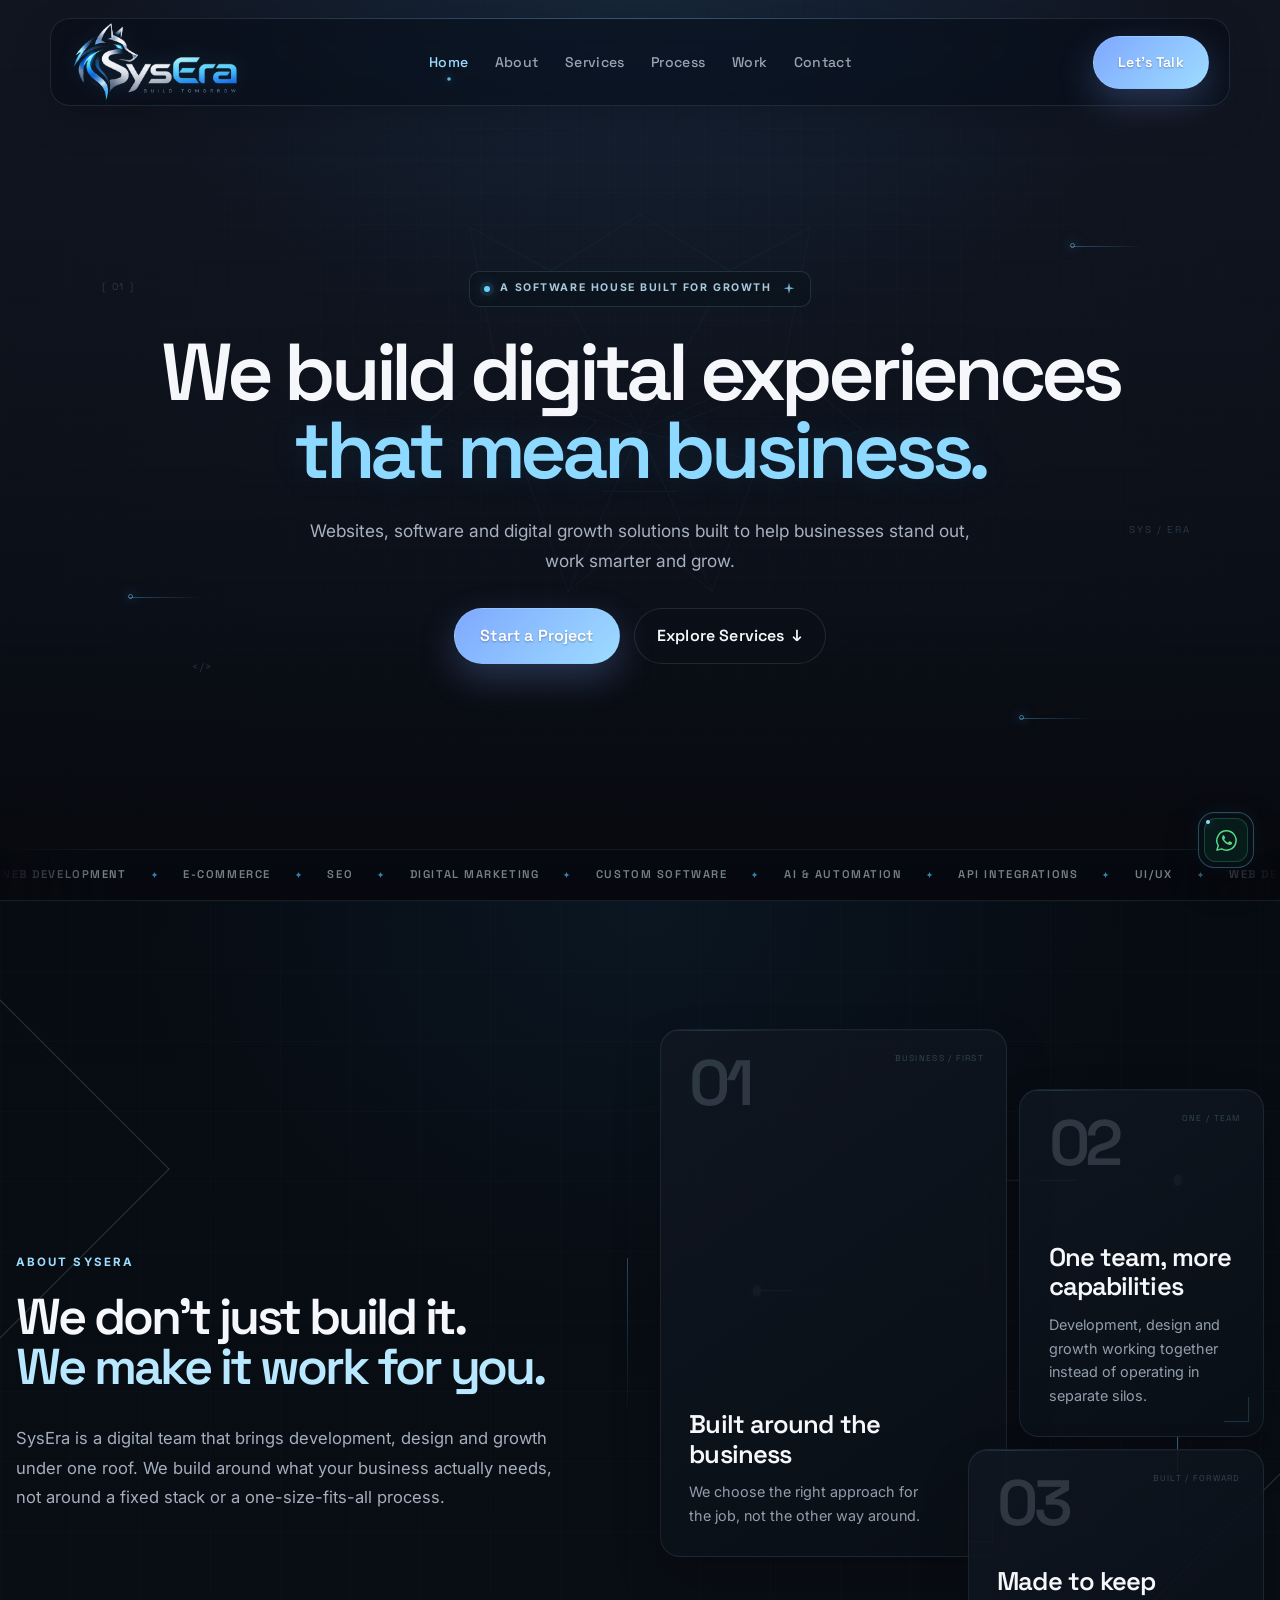
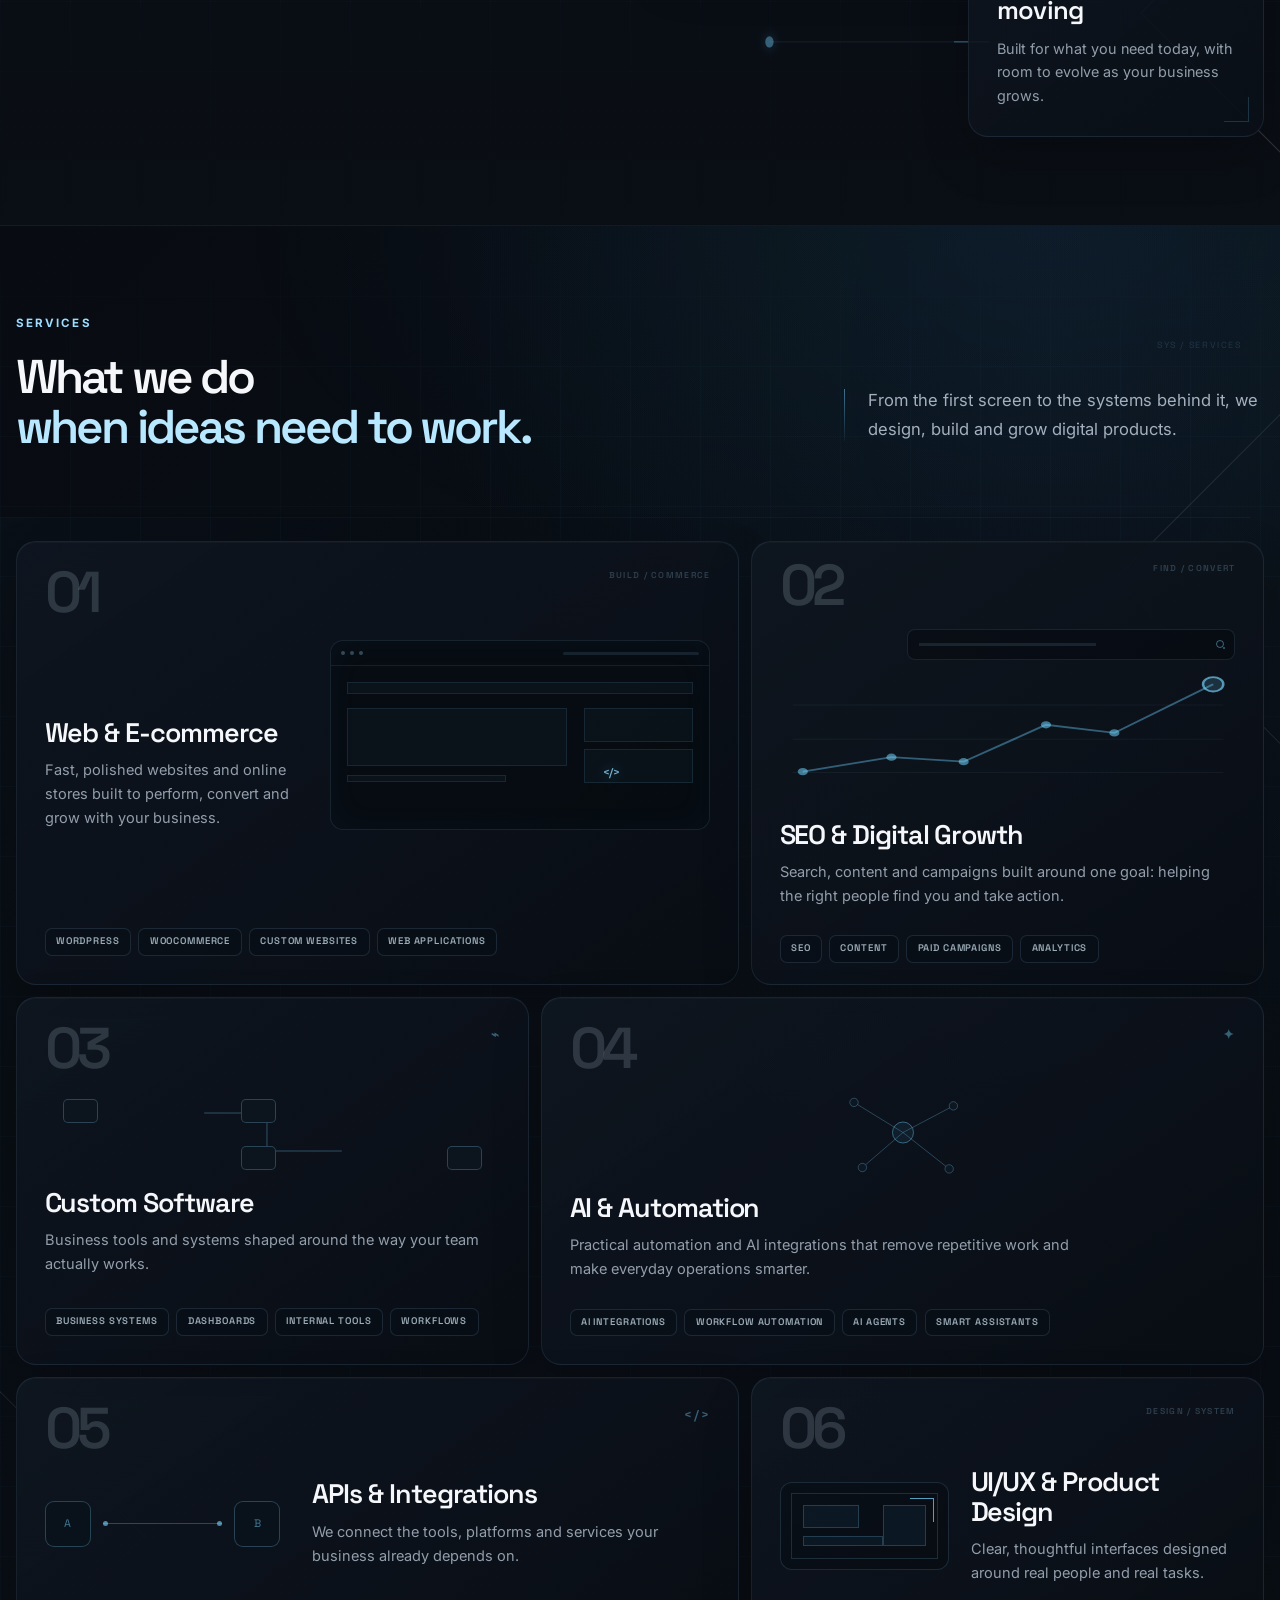
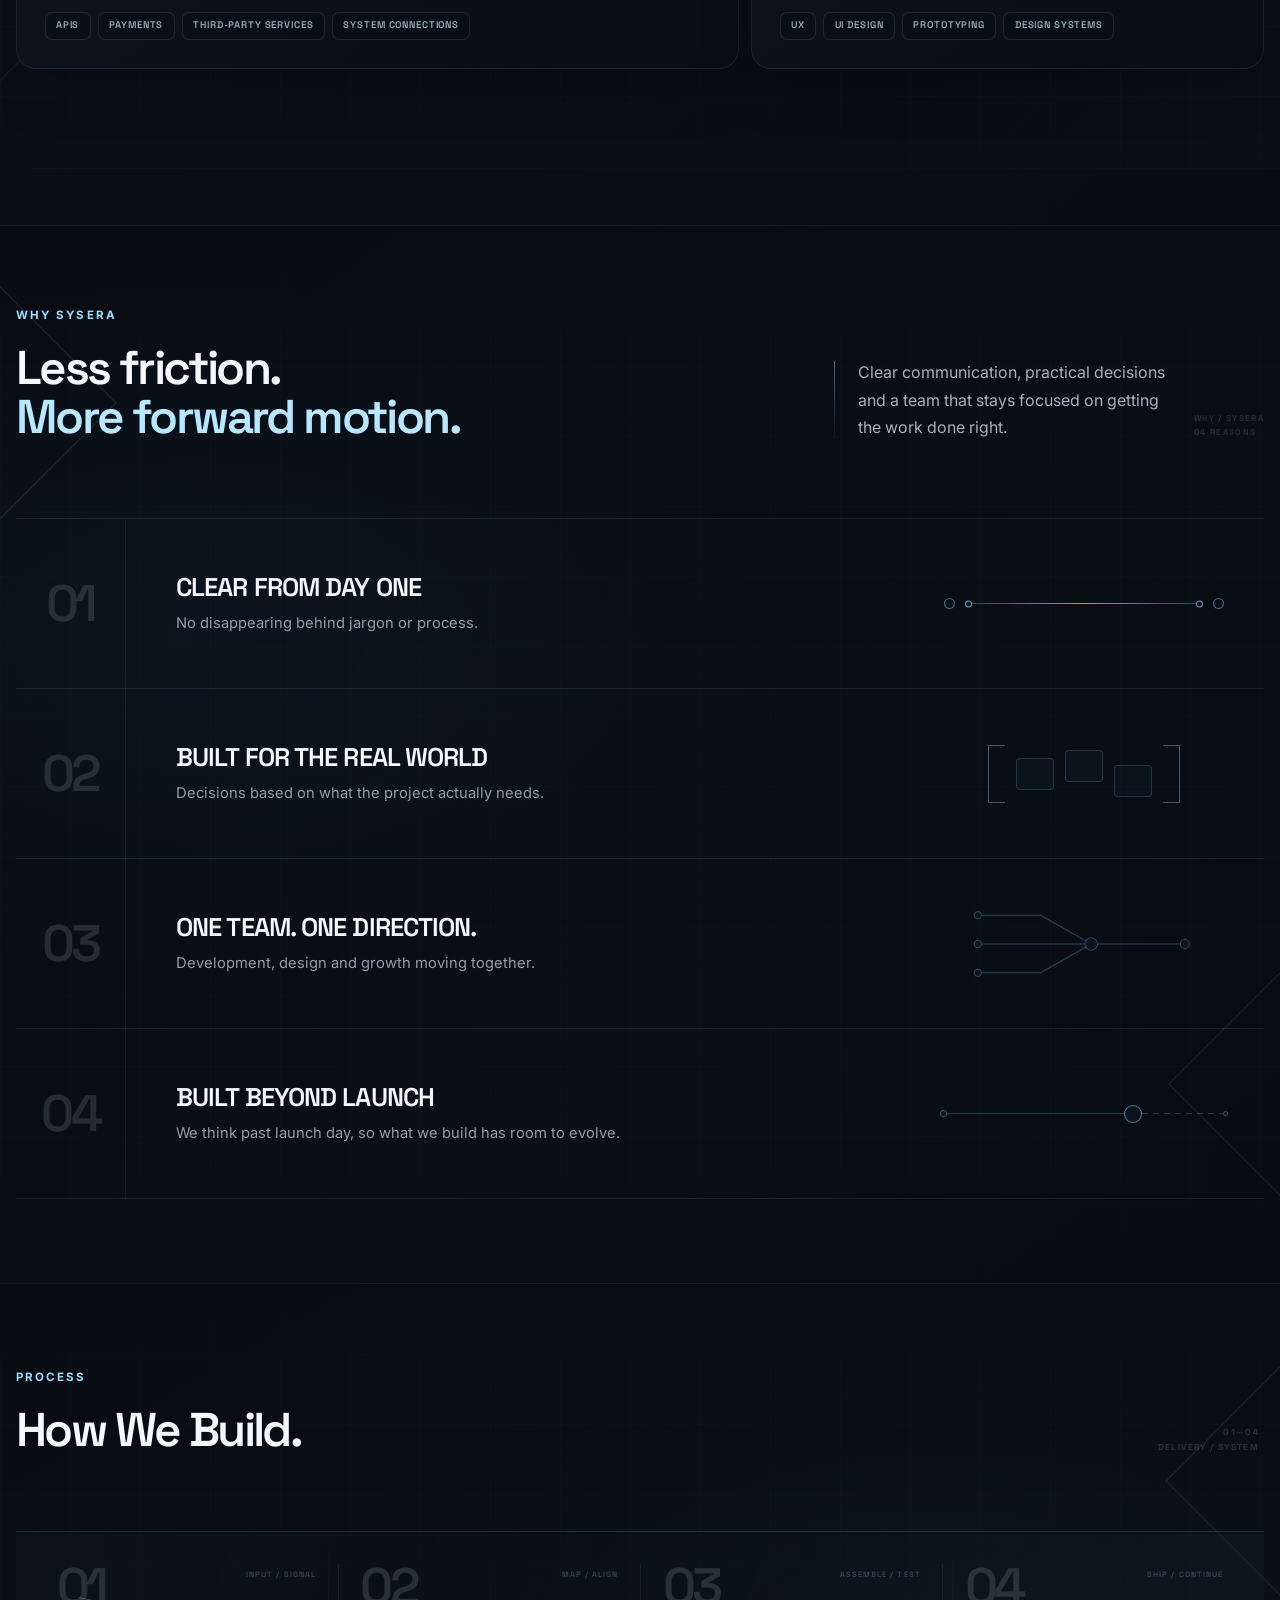
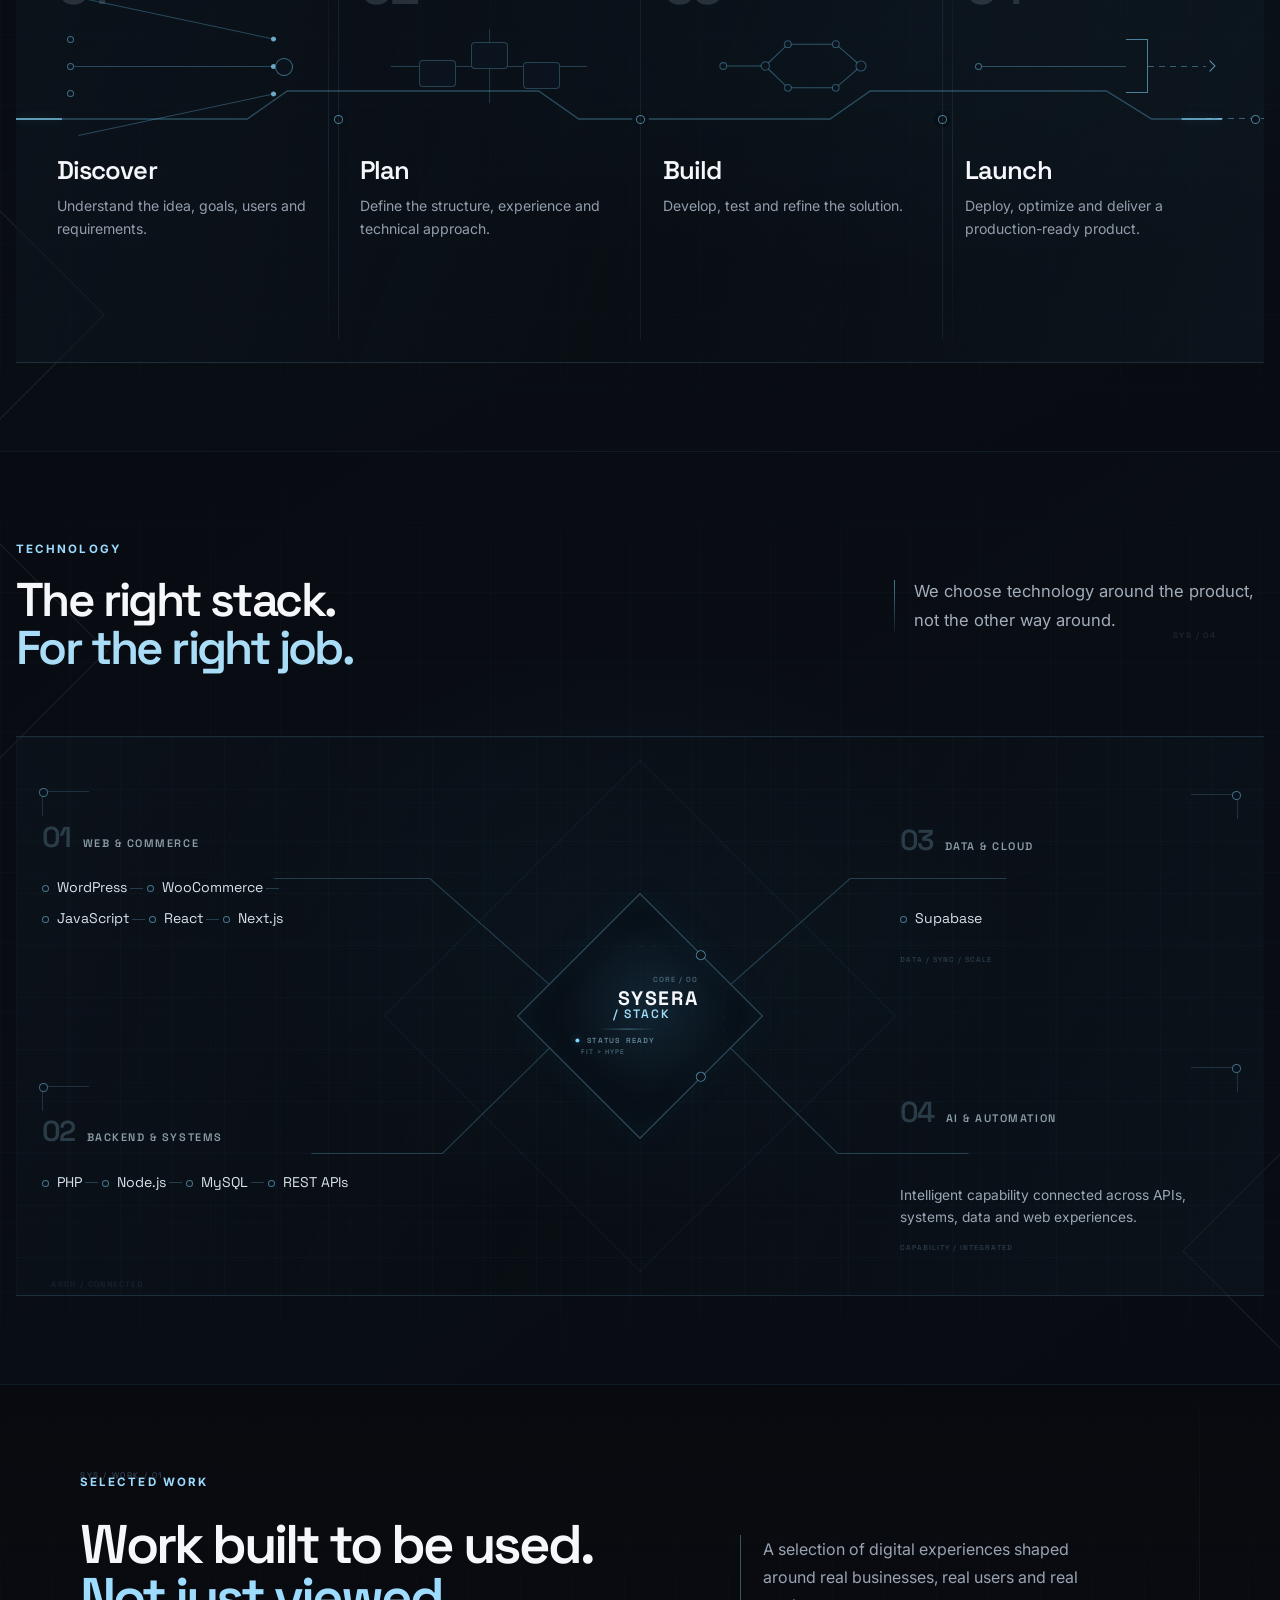
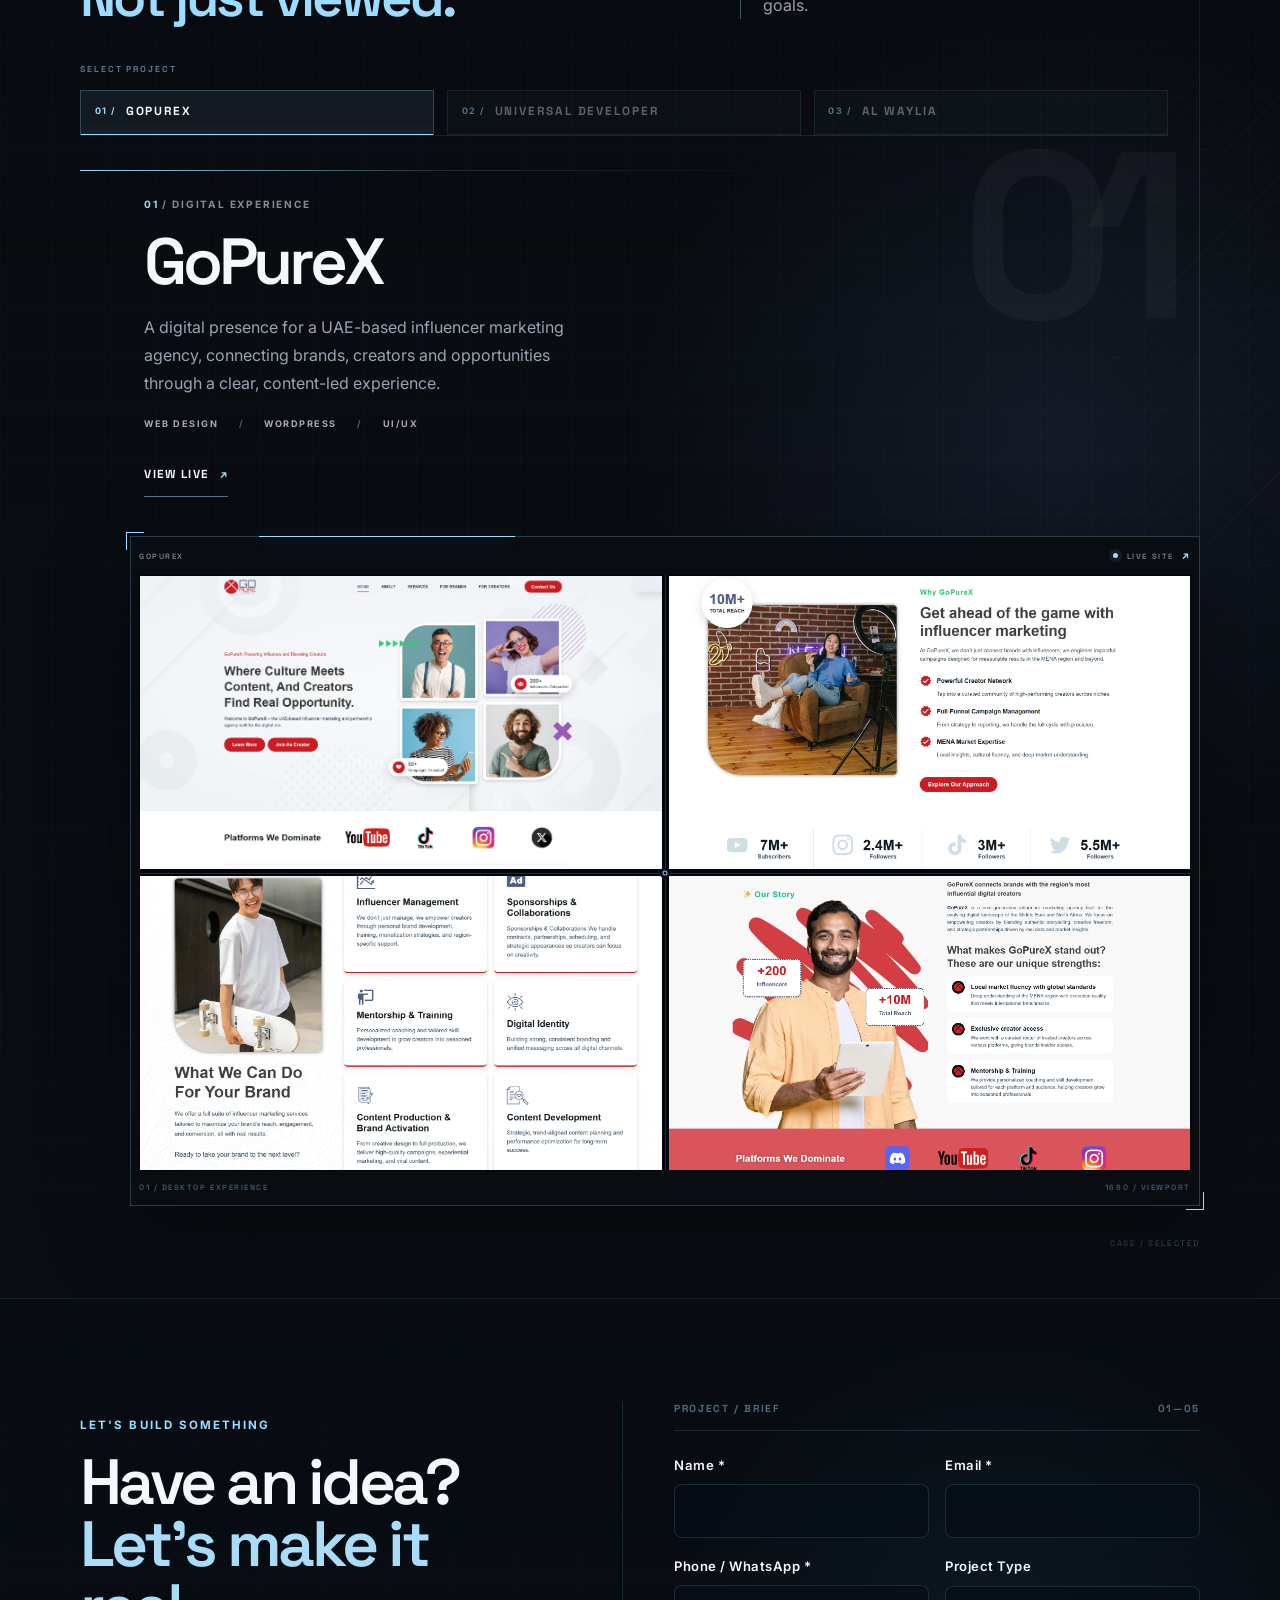
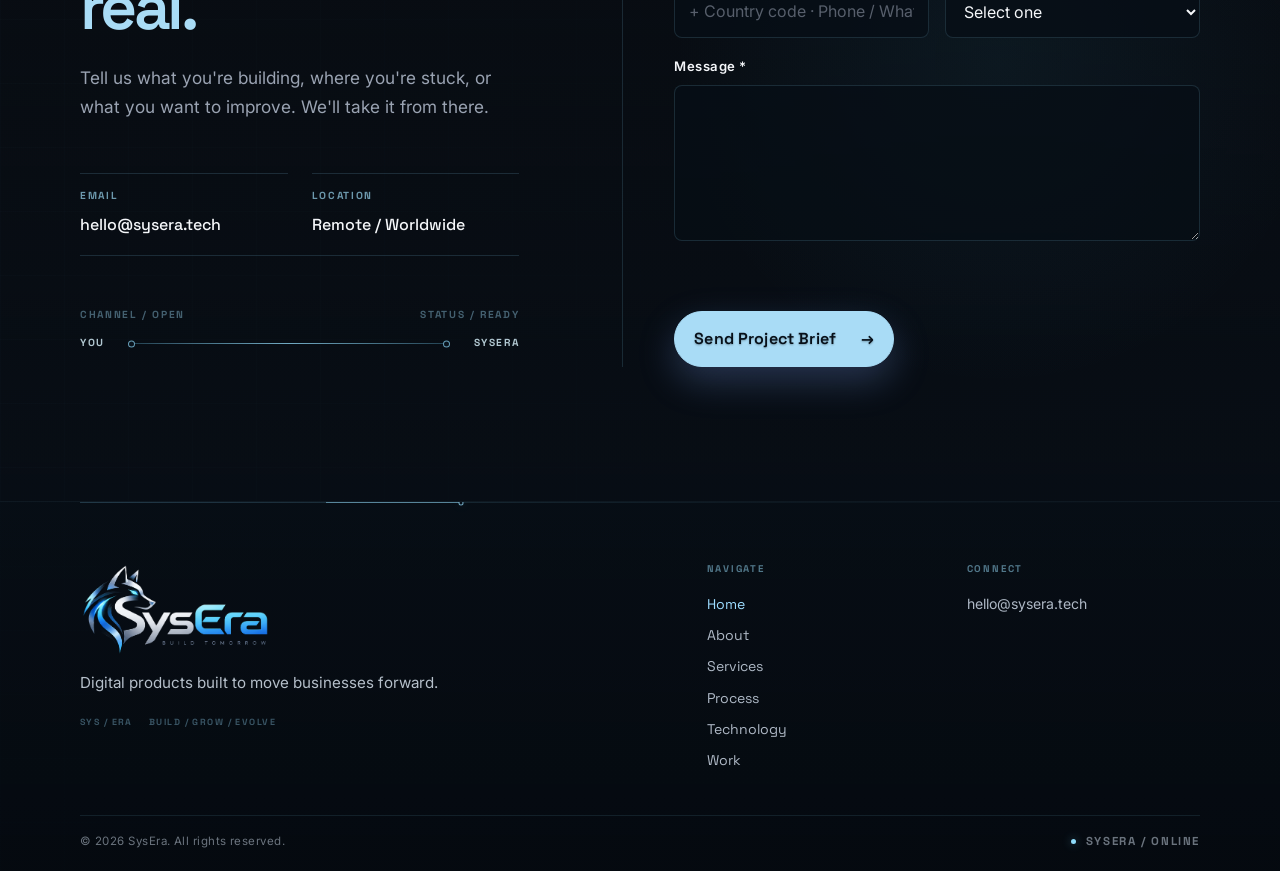
==== index.html @ f814f4f5 "Improve homepage SEO metadata" ====
<!DOCTYPE html>
<html lang="en">
  <head>
    <meta charset="UTF-8" />
    <meta name="viewport" content="width=device-width, initial-scale=1.0" />
    <title>SysEra | Build the Change. Software, Web &amp; Digital Growth</title>
    <meta name="description" content="SysEra builds high-performance websites, WordPress &amp; WooCommerce experiences, custom software, SEO and digital growth solutions for ambitious businesses." />
    <meta name="robots" content="index, follow, max-image-preview:large" />
    <meta name="theme-color" content="#08090D" />
    <link rel="canonical" href="https://sysera.tech/" />
    <meta property="og:type" content="website" />
    <meta property="og:site_name" content="SysEra" />
    <meta property="og:title" content="SysEra | Build the Change. Software, Web &amp; Digital Growth" />
    <meta property="og:description" content="SysEra builds high-performance websites, WordPress &amp; WooCommerce experiences, custom software, SEO and digital growth solutions for ambitious businesses." />
    <meta property="og:url" content="https://sysera.tech/" />
    <meta property="og:image" content="https://sysera.tech/assets/images/social/sys-era-social-preview.png" />
    <meta property="og:image:type" content="image/png" />
    <meta property="og:image:width" content="1734" />
    <meta property="og:image:height" content="907" />
    <meta property="og:image:alt" content="SysEra — Software Development & Digital Solutions" />
    <meta name="twitter:card" content="summary_large_image" />
    <meta name="twitter:title" content="SysEra | Software Development & Digital Solutions" />
    <meta name="twitter:description" content="SysEra builds high-performance websites, WordPress &amp; WooCommerce experiences, custom software, SEO and digital growth solutions for ambitious businesses." />
    <meta name="twitter:image" content="https://sysera.tech/assets/images/social/sys-era-social-preview.png" />
    <meta name="twitter:image:alt" content="SysEra — Software Development & Digital Solutions" />
    <link rel="icon" type="image/png" sizes="512x512" href="assets/logo/sys-era-favicon.png" />
    <script type="application/ld+json">
      {
        "@context": "https://schema.org",
        "@graph": [
          {
            "@type": "WebSite",
            "@id": "https://sysera.tech/#website",
            "url": "https://sysera.tech/",
            "name": "SysEra",
            "publisher": {
              "@id": "https://sysera.tech/#organization"
            }
          },
          {
            "@type": "Organization",
            "@id": "https://sysera.tech/#organization",
            "name": "SysEra",
            "url": "https://sysera.tech/",
            "logo": {
              "@type": "ImageObject",
              "url": "https://sysera.tech/assets/logo/sys-era-logo.png"
            }
          }
        ]
      }
    </script>
    <link rel="preconnect" href="https://fonts.googleapis.com" />
    <link rel="preconnect" href="https://fonts.gstatic.com" crossorigin />
    <link href="https://fonts.googleapis.com/css2?family=Inter:wght@400;500;600;700&family=Sora:wght@600&family=Space+Grotesk:wght@500;600;700&display=swap" rel="stylesheet" />
    <link rel="stylesheet" href="css/style.css" />
  </head>
  <body>
    <header class="site-header" id="top">
      <div class="container nav-wrap">
        <div class="nav-shell">
          <a class="brand" href="#home" data-view-route="home" aria-label="SysEra home">
            <img src="assets/logo/sys-era-logo.png" alt="SysEra — Build Tomorrow" />
          </a>

          <nav class="site-nav" id="site-menu" aria-label="Main navigation">
            <a href="#home" data-view-route="home">Home</a>
            <a href="#about" data-view-route="about">About</a>
            <a href="#services" data-view-route="services">Services</a>
            <a href="#process" data-view-route="process">Process</a>
            <a href="#selected-work" data-view-route="selected-work">Work</a>
            <a href="#contact" data-view-route="contact">Contact</a>
          </nav>

          <a href="#contact" class="btn btn-primary nav-cta" data-view-route="contact">Let's Talk</a>

          <button class="nav-toggle" type="button" aria-expanded="false" aria-controls="site-menu" aria-label="Open navigation menu">
            <span></span>
            <span></span>
            <span></span>
          </button>
        </div>
      </div>
    </header>

    <main id="home">
      <section class="section hero" aria-labelledby="hero-title">
        <div class="hero-atmosphere" aria-hidden="true">
          <div class="hero-grid-lines"></div>
          <div class="hero-cursor-light"></div>
          <svg class="wolf-geometry" viewBox="0 0 900 650" preserveAspectRatio="xMidYMid meet">
            <g>
              <path d="M450 96 548 158 637 110 608 260 694 333 580 368 529 510 450 444 371 510 320 368 206 333 292 260 263 110 352 158Z" />
              <path d="m292 260 158 74 158-74M352 158l98 176 98-176M320 368l130-34 130 34M371 510l79-176 79 176" />
              <path d="m356 305 46 18-38 38m180-56-46 18 38 38M409 400h82" />
              <circle cx="364" cy="361" r="5" />
              <circle cx="536" cy="361" r="5" />
            </g>
          </svg>
          <span class="tech-mark tech-mark-one">[ 01 ]</span>
          <span class="tech-mark tech-mark-two">SYS / ERA</span>
          <span class="tech-mark tech-mark-three">&lt;/&gt;</span>
          <span class="data-node data-node-one"></span>
          <span class="data-node data-node-two"></span>
          <span class="data-node data-node-three"></span>
        </div>

        <div class="container hero-inner">
          <div class="hero-copy">
            <div class="hero-badge hero-enter hero-enter-badge">
              <span class="status-dot" aria-hidden="true"></span>
              <span>A SOFTWARE HOUSE BUILT FOR GROWTH</span>
              <svg viewBox="0 0 18 18" aria-hidden="true"><path d="m9 1 1.4 5.6L16 8l-5.6 1.4L9 15l-1.4-5.6L2 8l5.6-1.4L9 1Z" /></svg>
            </div>

            <h1 id="hero-title">
              <span class="headline-line hero-enter hero-enter-line-one">We build digital experiences</span>
              <span class="headline-line headline-accent hero-enter hero-enter-line-two">that mean business.</span>
            </h1>

            <p class="lead hero-enter hero-enter-copy">Websites, software and digital growth solutions built to help businesses stand out, work smarter and grow.</p>

            <div class="hero-actions hero-enter hero-enter-actions">
              <a href="#contact" class="btn btn-primary hero-primary">Start a Project</a>
              <a href="#services" class="btn btn-secondary hero-secondary">Explore Services <span aria-hidden="true">↓</span></a>
            </div>
          </div>
        </div>

        <div class="capabilities-strip hero-enter hero-enter-strip" aria-label="SysEra capabilities">
          <div class="capabilities-track">
            <div class="capabilities-group">
              <span>Web Development</span><i>✦</i><span>E-commerce</span><i>✦</i><span>SEO</span><i>✦</i><span>Digital Marketing</span><i>✦</i><span>Custom Software</span><i>✦</i><span>AI &amp; Automation</span><i>✦</i><span>API Integrations</span><i>✦</i><span>UI/UX</span><i>✦</i>
            </div>
            <div class="capabilities-group" aria-hidden="true">
              <span>Web Development</span><i>✦</i><span>E-commerce</span><i>✦</i><span>SEO</span><i>✦</i><span>Digital Marketing</span><i>✦</i><span>Custom Software</span><i>✦</i><span>AI &amp; Automation</span><i>✦</i><span>API Integrations</span><i>✦</i><span>UI/UX</span><i>✦</i>
            </div>
          </div>
        </div>
      </section>

      <section id="about" class="section about-section">
        <div class="about-atmosphere" aria-hidden="true">
          <span class="about-angle about-angle-one"></span>
          <span class="about-angle about-angle-two"></span>
        </div>

        <div class="container about-layout">
          <div class="about-editorial">
            <p class="eyebrow reveal about-reveal about-reveal-eyebrow">ABOUT SYSERA</p>
            <h2>
              <span class="about-headline-line reveal about-reveal about-reveal-line-one">We don’t just build it.</span>
              <span class="about-headline-line about-headline-accent reveal about-reveal about-reveal-line-two">We make it work for you.</span>
            </h2>
            <p class="about-intro reveal about-reveal about-reveal-copy">SysEra is a digital team that brings development, design and growth under one roof. We build around what your business actually needs, not around a fixed stack or a one-size-fits-all process.</p>
          </div>

          <div class="about-bento" aria-label="How SysEra works">
            <svg class="about-connector" viewBox="0 0 600 500" preserveAspectRatio="none" aria-hidden="true">
              <path class="connector-base" d="M104 170H322V92H506V342H340V418H116" />
              <path class="connector-signal" d="M104 170H322V92H506V342H340V418H116" />
              <circle cx="104" cy="170" r="4" />
              <circle cx="506" cy="92" r="4" />
              <circle cx="116" cy="418" r="4" />
            </svg>

            <article class="philosophy-block philosophy-primary reveal about-reveal about-reveal-card-one">
              <span class="philosophy-number">01</span>
              <span class="philosophy-detail" aria-hidden="true">BUSINESS / FIRST</span>
              <div class="philosophy-copy">
                <h3>Built around the business</h3>
                <p>We choose the right approach for the job, not the other way around.</p>
              </div>
              <span class="block-corner" aria-hidden="true"></span>
            </article>

            <article class="philosophy-block philosophy-secondary reveal about-reveal about-reveal-card-two">
              <span class="philosophy-number">02</span>
              <span class="philosophy-detail" aria-hidden="true">ONE / TEAM</span>
              <div class="philosophy-copy">
                <h3>One team, more capabilities</h3>
                <p>Development, design and growth working together instead of operating in separate silos.</p>
              </div>
              <span class="block-corner" aria-hidden="true"></span>
            </article>

            <article class="philosophy-block philosophy-tertiary reveal about-reveal about-reveal-card-three">
              <span class="philosophy-number">03</span>
              <span class="philosophy-detail" aria-hidden="true">BUILT / FORWARD</span>
              <div class="philosophy-copy">
                <h3>Made to keep moving</h3>
                <p>Built for what you need today, with room to evolve as your business grows.</p>
              </div>
              <span class="block-corner" aria-hidden="true"></span>
            </article>
          </div>
        </div>
      </section>

      <section id="services" class="section services-section" aria-labelledby="services-title">
        <div class="services-atmosphere" aria-hidden="true">
          <span class="services-angle services-angle-one"></span>
          <span class="services-angle services-angle-two"></span>
          <span class="services-micro-label">SYS / SERVICES</span>
        </div>

        <div class="container services-inner">
          <div class="services-intro">
            <div>
              <p class="eyebrow reveal service-reveal service-reveal-eyebrow">SERVICES</p>
              <h2 id="services-title">
                <span class="services-headline-line reveal service-reveal service-reveal-line-one">What we do</span>
                <span class="services-headline-line services-headline-accent reveal service-reveal service-reveal-line-two">when ideas need to work.</span>
              </h2>
            </div>
            <p class="services-summary reveal service-reveal service-reveal-summary">From the first screen to the systems behind it, we design, build and grow digital products.</p>
          </div>

          <div class="service-matrix">
            <article class="service-module service-web reveal service-reveal service-reveal-anchor-one">
              <div class="service-module-head">
                <span class="service-number">01</span>
                <span class="service-code" aria-hidden="true">BUILD / COMMERCE</span>
              </div>
              <div class="service-body">
                <div class="service-copy">
                  <h3>Web &amp; <span class="service-title-nowrap">E-commerce</span></h3>
                  <p>Fast, polished websites and online stores built to perform, convert and grow with your business.</p>
                </div>
                <div class="service-visual web-visual" aria-hidden="true">
                  <div class="browser-chrome"><i></i><i></i><i></i><span></span></div>
                  <div class="browser-layout">
                    <span class="web-nav"></span>
                    <span class="web-hero-block"></span>
                    <span class="web-copy-block"></span>
                    <span class="web-card-block web-card-one"></span>
                    <span class="web-card-block web-card-two"></span>
                    <span class="web-code-indicator">&lt;/&gt;</span>
                  </div>
                </div>
              </div>
              <ul class="service-capabilities" aria-label="Web and e-commerce capabilities">
                <li>WordPress</li><li>WooCommerce</li><li>Custom Websites</li><li>Web Applications</li>
              </ul>
            </article>

            <article class="service-module service-growth reveal service-reveal service-reveal-anchor-two">
              <div class="service-module-head">
                <span class="service-number">02</span>
                <span class="service-code" aria-hidden="true">FIND / CONVERT</span>
              </div>
              <div class="service-visual growth-visual" aria-hidden="true">
                <div class="search-field"><span></span><i></i></div>
                <svg viewBox="0 0 360 150" preserveAspectRatio="none">
                  <path class="growth-grid" d="M10 125H350M10 88H350M10 50H350" />
                  <path class="growth-path" d="M18 124 88 108 145 113 210 72 264 81 342 27" />
                  <circle cx="18" cy="124" r="4" /><circle cx="88" cy="108" r="4" /><circle cx="145" cy="113" r="4" /><circle cx="210" cy="72" r="4" /><circle cx="264" cy="81" r="4" /><circle class="growth-target" cx="342" cy="27" r="8" />
                </svg>
              </div>
              <div class="service-copy">
                <h3>SEO &amp; Digital Growth</h3>
                <p>Search, content and campaigns built around one goal: helping the right people find you and take action.</p>
              </div>
              <ul class="service-capabilities" aria-label="SEO and digital growth capabilities">
                <li>SEO</li><li>Content</li><li>Paid Campaigns</li><li>Analytics</li>
              </ul>
            </article>

            <article class="service-module service-software reveal service-reveal service-reveal-three">
              <div class="service-module-head">
                <span class="service-number">03</span>
                <span class="service-symbol" aria-hidden="true">⌁</span>
              </div>
              <div class="service-visual software-visual" aria-hidden="true">
                <span class="system-node system-node-a"></span><span class="system-node system-node-b"></span><span class="system-node system-node-c"></span><span class="system-node system-node-d"></span>
                <svg viewBox="0 0 250 100"><path d="M45 28H118V72H205M118 28V15M118 72V88" /><circle cx="118" cy="28" r="3" /><circle cx="118" cy="72" r="3" /></svg>
              </div>
              <div class="service-copy">
                <h3>Custom Software</h3>
                <p>Business tools and systems shaped around the way your team actually works.</p>
              </div>
              <ul class="service-capabilities" aria-label="Custom software capabilities">
                <li>Business Systems</li><li>Dashboards</li><li>Internal Tools</li><li>Workflows</li>
              </ul>
            </article>

            <article class="service-module service-ai reveal service-reveal service-reveal-four">
              <div class="service-module-head">
                <span class="service-number">04</span>
                <span class="service-symbol service-spark" aria-hidden="true">✦</span>
              </div>
              <div class="service-visual ai-visual" aria-hidden="true">
                <svg viewBox="0 0 220 150">
                  <path d="M110 75 40 32M110 75l72-38M110 75l-58 50M110 75l66 52" />
                  <circle class="ai-core" cx="110" cy="75" r="15" /><circle cx="40" cy="32" r="6" /><circle cx="182" cy="37" r="6" /><circle cx="52" cy="125" r="6" /><circle cx="176" cy="127" r="6" />
                  <circle class="ai-pulse" cx="110" cy="75" r="4" />
                </svg>
              </div>
              <div class="service-copy">
                <h3>AI &amp; Automation</h3>
                <p>Practical automation and AI integrations that remove repetitive work and make everyday operations smarter.</p>
              </div>
              <ul class="service-capabilities" aria-label="AI and automation capabilities">
                <li>AI Integrations</li><li>Workflow Automation</li><li>AI Agents</li><li>Smart Assistants</li>
              </ul>
            </article>

            <article class="service-module service-api reveal service-reveal service-reveal-five">
              <div class="service-module-head">
                <span class="service-number">05</span>
                <span class="service-symbol" aria-hidden="true">&lt;/&gt;</span>
              </div>
              <div class="service-visual api-visual" aria-hidden="true">
                <span class="api-endpoint api-endpoint-a">A</span>
                <span class="api-line"><i></i></span>
                <span class="api-endpoint api-endpoint-b">B</span>
              </div>
              <div class="service-copy">
                <h3>APIs &amp; Integrations</h3>
                <p>We connect the tools, platforms and services your business already depends on.</p>
              </div>
              <ul class="service-capabilities" aria-label="API and integration capabilities">
                <li>APIs</li><li>Payments</li><li>Third-party Services</li><li>System Connections</li>
              </ul>
            </article>

            <article class="service-module service-design reveal service-reveal service-reveal-six">
              <div class="service-module-head">
                <span class="service-number">06</span>
                <span class="service-code" aria-hidden="true">DESIGN / SYSTEM</span>
              </div>
              <div class="service-visual design-visual" aria-hidden="true">
                <span class="design-frame"></span>
                <span class="design-block design-block-one"></span>
                <span class="design-block design-block-two"></span>
                <span class="design-block design-block-three"></span>
                <span class="design-selection"></span>
              </div>
              <div class="service-copy">
                <h3>UI/UX &amp; Product Design</h3>
                <p>Clear, thoughtful interfaces designed around real people and real tasks.</p>
              </div>
              <ul class="service-capabilities" aria-label="UI UX and product design capabilities">
                <li>UX</li><li>UI Design</li><li>Prototyping</li><li>Design Systems</li>
              </ul>
            </article>
          </div>
        </div>
      </section>

      <section id="why-us" class="section why-us-section" aria-labelledby="why-us-title">
        <div class="why-atmosphere" aria-hidden="true">
          <span class="why-angle why-angle-one"></span>
          <span class="why-angle why-angle-two"></span>
        </div>

        <div class="container why-inner">
          <div class="why-intro">
            <div>
              <p class="eyebrow reveal why-reveal why-reveal-eyebrow">WHY SYSERA</p>
              <h2 id="why-us-title">
                <span class="why-headline-line reveal why-reveal why-reveal-line-one">Less friction.</span>
                <span class="why-headline-line why-headline-accent reveal why-reveal why-reveal-line-two">More forward motion.</span>
              </h2>
            </div>
            <div class="why-intro-aside">
              <p class="why-summary reveal why-reveal why-reveal-summary">Clear communication, practical decisions and a team that stays focused on getting the work done right.</p>
              <span class="why-micro-label" aria-hidden="true">WHY / SYSERA<br>04 REASONS</span>
            </div>
          </div>

          <div class="why-rows">
            <article class="why-row why-row-signal reveal why-reveal why-reveal-row-one">
              <span class="why-number">01</span>
              <div class="why-copy">
                <h3>CLEAR FROM DAY ONE</h3>
                <p>No disappearing behind jargon or process.</p>
              </div>
              <div class="why-visual signal-visual" aria-hidden="true">
                <span class="signal-node signal-node-start"></span>
                <span class="signal-line"><i></i></span>
                <span class="signal-node signal-node-end"></span>
              </div>
            </article>

            <article class="why-row why-row-structure reveal why-reveal why-reveal-row-two">
              <span class="why-number">02</span>
              <div class="why-copy">
                <h3>BUILT FOR THE REAL WORLD</h3>
                <p>Decisions based on what the project actually needs.</p>
              </div>
              <div class="why-visual structure-visual" aria-hidden="true">
                <span class="structure-bracket structure-bracket-left"></span>
                <span class="structure-block structure-block-one"></span>
                <span class="structure-block structure-block-two"></span>
                <span class="structure-block structure-block-three"></span>
                <span class="structure-bracket structure-bracket-right"></span>
              </div>
            </article>

            <article class="why-row why-row-converge reveal why-reveal why-reveal-row-three">
              <span class="why-number">03</span>
              <div class="why-copy">
                <h3>ONE TEAM. ONE DIRECTION.</h3>
                <p>Development, design and growth moving together.</p>
              </div>
              <div class="why-visual converge-visual" aria-hidden="true">
                <svg viewBox="0 0 280 100" preserveAspectRatio="xMidYMid meet">
                  <path d="M22 18H92L148 50H252" />
                  <path d="M22 50H148" />
                  <path d="M22 82H92L148 50" />
                  <circle cx="22" cy="18" r="4" /><circle cx="22" cy="50" r="4" /><circle cx="22" cy="82" r="4" />
                  <circle class="converge-core" cx="148" cy="50" r="7" /><circle class="converge-target" cx="252" cy="50" r="5" />
                </svg>
              </div>
            </article>

            <article class="why-row why-row-continuity reveal why-reveal why-reveal-row-four">
              <span class="why-number">04</span>
              <div class="why-copy">
                <h3>BUILT BEYOND LAUNCH</h3>
                <p>We think past launch day, so what we build has room to evolve.</p>
              </div>
              <div class="why-visual continuity-visual" aria-hidden="true">
                <span class="continuity-origin"></span>
                <span class="continuity-path"><i></i></span>
                <span class="continuity-launch"></span>
                <span class="continuity-beyond"><i></i></span>
                <span class="continuity-next"></span>
              </div>
            </article>
          </div>
        </div>
      </section>

      <section id="process" class="section process-section" aria-labelledby="process-title">
        <div class="process-atmosphere" aria-hidden="true">
          <span class="process-angle process-angle-one"></span>
          <span class="process-angle process-angle-two"></span>
        </div>

        <div class="container process-inner">
          <div class="process-intro">
            <div>
              <p class="eyebrow reveal process-reveal process-reveal-eyebrow">PROCESS</p>
              <h2 id="process-title" class="reveal process-reveal process-reveal-title">How We Build.</h2>
            </div>
            <span class="process-micro-label reveal process-reveal process-reveal-label" aria-hidden="true">01—04<br>DELIVERY / SYSTEM</span>
          </div>

          <div class="process-system reveal" aria-label="SysEra project delivery pipeline">
            <svg class="pipeline-route" viewBox="0 0 1200 220" preserveAspectRatio="none" aria-hidden="true">
              <path class="pipeline-route-base" d="M0 110H230L270 82H520L560 110H810L850 82H1085L1130 110H1200" />
              <path class="pipeline-route-energy" d="M0 110H230L270 82H520L560 110H810L850 82H1085L1130 110H1200" />
            </svg>
            <span class="pipeline-continuation" aria-hidden="true"><i></i></span>

            <div class="process-stages">
              <article class="process-stage process-discover reveal process-reveal process-reveal-stage-one">
                <div class="process-stage-head"><span class="process-number">01</span><span class="process-stage-code" aria-hidden="true">INPUT / SIGNAL</span></div>
                <div class="process-visual discover-visual" aria-hidden="true">
                  <span class="discover-source discover-source-one"></span><span class="discover-source discover-source-two"></span><span class="discover-source discover-source-three"></span>
                  <span class="discover-path discover-path-one"><i></i></span><span class="discover-path discover-path-two"><i></i></span><span class="discover-path discover-path-three"><i></i></span>
                  <span class="discover-core"></span>
                </div>
                <div class="process-copy"><h3>Discover</h3><p>Understand the idea, goals, users and requirements.</p></div>
                <span class="stage-port" aria-hidden="true"></span>
              </article>

              <article class="process-stage process-plan reveal process-reveal process-reveal-stage-two">
                <div class="process-stage-head"><span class="process-number">02</span><span class="process-stage-code" aria-hidden="true">MAP / ALIGN</span></div>
                <div class="process-visual plan-visual" aria-hidden="true">
                  <span class="plan-axis plan-axis-x"></span><span class="plan-axis plan-axis-y"></span>
                  <span class="plan-unit plan-unit-one"></span><span class="plan-unit plan-unit-two"></span><span class="plan-unit plan-unit-three"></span>
                </div>
                <div class="process-copy"><h3>Plan</h3><p>Define the structure, experience and technical approach.</p></div>
                <span class="stage-port" aria-hidden="true"></span>
              </article>

              <article class="process-stage process-build reveal process-reveal process-reveal-stage-three">
                <div class="process-stage-head"><span class="process-number">03</span><span class="process-stage-code" aria-hidden="true">ASSEMBLE / TEST</span></div>
                <div class="process-visual build-visual" aria-hidden="true">
                  <svg viewBox="0 0 220 100">
                    <path d="M28 50H78L105 24H162L192 50M78 50l27 26h57l30-26" />
                    <circle cx="28" cy="50" r="4" /><circle cx="78" cy="50" r="5" /><circle cx="105" cy="24" r="4" /><circle cx="105" cy="76" r="4" /><circle cx="162" cy="24" r="4" /><circle cx="162" cy="76" r="4" /><circle class="build-output" cx="192" cy="50" r="6" />
                    <circle class="build-pulse" cx="28" cy="50" r="3" />
                  </svg>
                </div>
                <div class="process-copy"><h3>Build</h3><p>Develop, test and refine the solution.</p></div>
                <span class="stage-port" aria-hidden="true"></span>
              </article>

              <article class="process-stage process-launch reveal process-reveal process-reveal-stage-four">
                <div class="process-stage-head"><span class="process-number">04</span><span class="process-stage-code" aria-hidden="true">SHIP / CONTINUE</span></div>
                <div class="process-visual launch-visual" aria-hidden="true">
                  <span class="launch-entry"></span><span class="launch-line"><i></i></span><span class="launch-gate"></span><span class="launch-exit"></span><span class="launch-arrow"></span>
                </div>
                <div class="process-copy"><h3>Launch</h3><p>Deploy, optimize and deliver a production-ready product.</p></div>
                <span class="stage-port" aria-hidden="true"></span>
              </article>
            </div>
          </div>
        </div>
      </section>

      <section id="technology" class="section tech-section" aria-labelledby="technology-title">
        <div class="tech-atmosphere" aria-hidden="true">
          <span class="tech-coordinate tech-coordinate-one">SYS / 04</span>
          <span class="tech-coordinate tech-coordinate-two">ARCH / CONNECTED</span>
          <span class="tech-angle tech-angle-one"></span>
          <span class="tech-angle tech-angle-two"></span>
        </div>

        <div class="container tech-inner">
          <div class="tech-intro">
            <div>
              <p class="eyebrow reveal">Technology</p>
              <h2 id="technology-title" class="reveal">The right stack.<br><span>For the right job.</span></h2>
            </div>
            <p class="tech-summary reveal">We choose technology around the product, not the other way around.</p>
          </div>

          <div class="technology-ecosystem reveal" aria-label="SysEra technology ecosystem">
            <svg class="ecosystem-links" viewBox="0 0 1200 560" preserveAspectRatio="none" aria-hidden="true">
              <path class="ecosystem-link ecosystem-link-web" d="M248 142 H398 L520 255" />
              <path class="ecosystem-signal ecosystem-signal-web" d="M248 142 H398 L520 255" />
              <path class="ecosystem-link ecosystem-link-backend" d="M284 418 H410 L520 305" />
              <path class="ecosystem-signal ecosystem-signal-backend" d="M284 418 H410 L520 305" />
              <path class="ecosystem-link ecosystem-link-data" d="M952 142 H802 L680 255" />
              <path class="ecosystem-signal ecosystem-signal-data" d="M952 142 H802 L680 255" />
              <path class="ecosystem-link ecosystem-link-ai" d="M916 418 H790 L680 305" />
              <path class="ecosystem-signal ecosystem-signal-ai" d="M916 418 H790 L680 305" />
              <path class="ecosystem-orbit" d="M520 245 L555 210 H645 L680 245 V315 L645 350 H555 L520 315 Z" />
            </svg>

            <div class="tech-core" aria-label="SysEra stack core">
              <span class="core-index">CORE / 00</span>
              <strong>SYSERA</strong>
              <span class="core-stack">/ STACK</span>
              <span class="core-divider"></span>
              <span class="core-status"><i></i> STATUS&nbsp;&nbsp;READY</span>
              <span class="core-approach">FIT &gt; HYPE</span>
            </div>

            <section class="tech-layer tech-layer-web" aria-labelledby="layer-web-title">
              <header><span>01</span><h3 id="layer-web-title">WEB &amp; COMMERCE</h3></header>
              <ul class="tech-nodes tech-chain" aria-label="Web and commerce technologies">
                <li tabindex="0">WordPress</li>
                <li tabindex="0">WooCommerce</li>
                <li tabindex="0">JavaScript</li>
                <li tabindex="0">React</li>
                <li tabindex="0">Next.js</li>
              </ul>
            </section>

            <section class="tech-layer tech-layer-backend" aria-labelledby="layer-backend-title">
              <header><span>02</span><h3 id="layer-backend-title">BACKEND &amp; SYSTEMS</h3></header>
              <ul class="tech-nodes tech-chain" aria-label="Backend and systems technologies">
                <li tabindex="0">PHP</li>
                <li tabindex="0">Node.js</li>
                <li tabindex="0">MySQL</li>
                <li tabindex="0">REST APIs</li>
              </ul>
            </section>

            <section class="tech-layer tech-layer-data" aria-labelledby="layer-data-title">
              <header><span>03</span><h3 id="layer-data-title">DATA &amp; CLOUD</h3></header>
              <ul class="tech-nodes" aria-label="Data and cloud technologies">
                <li tabindex="0">Supabase</li>
              </ul>
              <span class="layer-note">DATA / SYNC / SCALE</span>
            </section>

            <section class="tech-layer tech-layer-ai" aria-labelledby="layer-ai-title">
              <header><span>04</span><h3 id="layer-ai-title">AI &amp; AUTOMATION</h3></header>
              <p>Intelligent capability connected across APIs, systems, data and web experiences.</p>
              <span class="layer-note">CAPABILITY / INTEGRATED</span>
            </section>
          </div>
        </div>
      </section>

      <section id="selected-work" class="section work-section" aria-labelledby="selected-work-title" data-portfolio-viewer>
        <div class="work-atmosphere" aria-hidden="true">
          <span class="work-grid"></span>
          <span class="work-coordinate work-coordinate-one">SYS / WORK / 01</span>
          <span class="work-coordinate work-coordinate-two">CASE / SELECTED</span>
        </div>

        <div class="container work-inner">
          <header class="work-intro">
            <p class="eyebrow reveal work-reveal work-reveal-eyebrow">SELECTED WORK</p>
            <h2 id="selected-work-title">
              <span class="work-headline-line reveal work-reveal work-reveal-line-one">Work built to be used.</span>
              <span class="work-headline-line work-headline-accent reveal work-reveal work-reveal-line-two">Not just viewed.</span>
            </h2>
            <p class="work-summary reveal work-reveal work-reveal-summary">A selection of digital experiences shaped around real businesses, real users and real goals.</p>
          </header>

          <div class="work-selector reveal">
            <p class="work-selector-label">
              <span>SELECT PROJECT</span>
              <span class="work-swipe-cue" data-project-swipe-cue hidden>SWIPE →</span>
            </p>
            <nav class="work-tabs" role="tablist" aria-label="Selected projects" data-project-tabs></nav>
          </div>
          <div data-project-panels></div>
        </div>
      </section>

      <section id="contact" class="section contact-section">
        <div class="container contact-wrap">
          <div class="contact-copy reveal">
            <p class="eyebrow">Let's build something</p>
            <h2><span>Have an idea?</span><span>Let's make it real.</span></h2>
            <p class="contact-intro">Tell us what you're building, where you're stuck, or what you want to improve. We'll take it from there.</p>

            <div class="contact-details">
              <div class="detail-item">
                <span class="detail-label">EMAIL</span>
                <a href="mailto:hello@sysera.tech">hello@sysera.tech</a>
              </div>
              <div class="detail-item">
                <span class="detail-label">LOCATION</span>
                <span>Remote / Worldwide</span>
              </div>
            </div>

            <div class="contact-signal" aria-hidden="true">
              <div class="signal-meta"><span>CHANNEL / OPEN</span><span>STATUS / READY</span></div>
              <div class="signal-route">
                <span>YOU</span>
                <span class="signal-line"><i></i></span>
                <span>SYSERA</span>
              </div>
            </div>
          </div>

          <form id="contact-form" class="contact-form reveal" novalidate>
            <div class="form-heading" aria-hidden="true"><span>PROJECT / BRIEF</span><span>01—05</span></div>
            <div class="form-grid">
              <div class="form-field">
                <label for="name">Name <span aria-hidden="true">*</span></label>
                <input id="name" name="name" type="text" autocomplete="name" required />
              </div>

              <div class="form-field">
                <label for="email">Email <span aria-hidden="true">*</span></label>
                <input id="email" name="email" type="email" autocomplete="email" required />
              </div>
            </div>

            <div class="form-grid">
              <div class="form-field">
                <label for="phone">Phone / WhatsApp <span aria-hidden="true">*</span></label>
                <input
                  id="phone"
                  name="phone"
                  type="tel"
                  autocomplete="tel"
                  inputmode="tel"
                  placeholder="+ Country code · Phone / WhatsApp"
                  required
                />
              </div>

              <div class="form-field">
                <label for="project-type">Project Type</label>
                <select id="project-type" name="project_type">
                  <option value="">Select one</option>
                  <option value="Website / E-commerce">Website / E-commerce</option>
                  <option value="SEO / Digital Growth">SEO / Digital Growth</option>
                  <option value="Custom Software">Custom Software</option>
                  <option value="AI / Automation">AI / Automation</option>
                  <option value="API / Integration">API / Integration</option>
                  <option value="UI/UX / Product Design">UI/UX / Product Design</option>
                  <option value="Other">Other</option>
                </select>
              </div>
            </div>

            <div class="form-grid single">
              <div class="form-field">
                <label for="message">Message <span aria-hidden="true">*</span></label>
                <textarea id="message" name="message" rows="5" required></textarea>
              </div>
            </div>

            <div id="form-status" class="form-status" role="status" aria-live="polite"></div>

            <button class="btn btn-primary submit-btn" type="submit">Send Project Brief <span aria-hidden="true">→</span></button>
          </form>
        </div>
      </section>
    </main>

    <footer class="site-footer">
      <div class="footer-signal" aria-hidden="true"><span><i></i></span></div>

      <div class="container footer-inner">
        <div class="footer-brand">
          <a href="#home" data-view-route="home" aria-label="SysEra home">
            <img src="assets/logo/sys-era-logo.png" alt="SysEra — Build Tomorrow" />
          </a>
          <p>Digital products built to move businesses forward.</p>
          <div class="footer-micro" aria-hidden="true">
            <span>SYS / ERA</span>
            <span>BUILD / GROW / EVOLVE</span>
          </div>
        </div>

        <div class="footer-group">
          <p class="footer-label">Navigate</p>
          <nav class="footer-nav" aria-label="Footer navigation">
            <a href="#home" data-view-route="home">Home</a>
            <a href="#about" data-view-route="about">About</a>
            <a href="#services" data-view-route="services">Services</a>
            <a href="#process" data-view-route="process">Process</a>
            <a href="#technology" data-view-route="technology">Technology</a>
            <a href="#selected-work" data-view-route="selected-work">Work</a>
          </nav>
        </div>

        <div class="footer-group footer-connect">
          <p class="footer-label">Connect</p>
          <a href="mailto:hello@sysera.tech">hello@sysera.tech</a>
        </div>
      </div>

      <div class="container footer-bottom">
        <p>&copy; 2026 SysEra. All rights reserved.</p>
        <p class="footer-status"><span aria-hidden="true"></span>SYSERA / ONLINE</p>
      </div>
    </footer>

    <a
      class="whatsapp-float"
      href="https://wa.me/201002455834?text=Hello%20SysEra%2C%20I%27d%20like%20to%20discuss%20a%20project."
      target="_blank"
      rel="noopener noreferrer"
      aria-label="Chat with SysEra on WhatsApp"
    >
      <span class="whatsapp-copy">
        <small>CHANNEL / OPEN</small>
        <strong>Chat on WhatsApp</strong>
      </span>
      <span class="whatsapp-icon" aria-hidden="true">
        <svg viewBox="0 0 24 24" role="img">
          <path d="M12 2.75a9.25 9.25 0 0 0-7.93 14.02L2.8 21.25l4.57-1.2A9.25 9.25 0 1 0 12 2.75Z" />
          <path d="M8.15 7.5c.2-.46.42-.47.62-.48h.54c.17 0 .39.06.5.34l.77 1.86c.08.2.04.37-.08.54l-.57.73c-.12.15-.24.29-.1.53.14.24.63 1.03 1.36 1.67.93.83 1.71 1.09 1.96 1.21.24.12.39.1.53-.06l.85-1c.16-.2.32-.16.54-.08l1.83.86c.23.11.38.16.44.26.05.1.05.59-.14 1.15-.19.56-1.12 1.07-1.54 1.14-.4.08-.93.11-1.5-.07a13.7 13.7 0 0 1-1.36-.5c-2.39-1.03-3.95-3.44-4.07-3.6-.11-.16-.97-1.29-.97-2.46 0-1.17.61-1.75.83-1.98Z" />
        </svg>
      </span>
    </a>

    <script src="js/view-router.js"></script>
    <script src="js/portfolio-data.js"></script>
    <script src="js/portfolio-viewer.js"></script>
    <script src="js/main.js"></script>
  </body>
</html>
---- css/style.css ----
:root {
  --bg: #08090d;
  --bg-soft: #0d1016;
  --surface: #11151c;
  --surface-strong: #171d29;
  --surface-alt: #0f141d;
  --text: #f5f7fa;
  --muted: #9aa3b2;
  --border: rgba(255, 255, 255, 0.08);
  --accent: #7fa8ff;
  --accent-soft: rgba(127, 168, 255, 0.18);
  --accent-strong: #9ddcff;
  --shadow: 0 24px 60px rgba(0, 0, 0, 0.38);
  --container: min(1120px, calc(100% - 2rem));
  --radius: 22px;
  --radius-sm: 14px;
  --transition: 200ms ease;
}

* {
  box-sizing: border-box;
}

body {
  margin: 0;
  font-family: "Inter", "Segoe UI", Roboto, Helvetica, Arial, sans-serif;
  background:
    radial-gradient(circle at top, rgba(127, 168, 255, 0.12), transparent 35%),
    linear-gradient(180deg, #08090d 0%, #0a0d12 100%);
  color: var(--text);
  line-height: 1.6;
  overflow-x: hidden;
}

body::before {
  content: "";
  position: fixed;
  inset: 0;
  pointer-events: none;
  background-image: linear-gradient(rgba(255, 255, 255, 0.015) 1px, transparent 1px), linear-gradient(90deg, rgba(255, 255, 255, 0.015) 1px, transparent 1px);
  background-size: 32px 32px;
  mask-image: radial-gradient(circle at center, black 40%, transparent 100%);
}

img {
  display: block;
  max-width: 100%;
}

a {
  color: inherit;
  text-decoration: none;
}

button,
input,
select,
textarea {
  font: inherit;
}

button {
  cursor: pointer;
}

.container {
  width: var(--container);
  margin: 0 auto;
}

.section {
  position: relative;
  padding: 6rem 0;
}

main {
  opacity: 1;
  transition: opacity 140ms ease;
}

main.view-transitioning {
  opacity: 0.35;
}

main.focused-view > .section:not([hidden]) {
  min-height: calc(100svh - 180px);
  padding-top: clamp(8.5rem, 12vw, 10rem);
}

main > .section[hidden] {
  display: none !important;
}

.hero {
  padding-top: 7.5rem;
}

.eyebrow {
  margin: 0 0 1rem;
  color: var(--accent-strong);
  font-size: 0.72rem;
  font-weight: 700;
  letter-spacing: 0.18em;
  text-transform: uppercase;
}

h1,
h2,
h3,
.site-nav,
.btn,
.panel-main strong,
.panel-small strong,
.footer-nav,
.fb-link {
  font-family: "Space Grotesk", "Segoe UI", sans-serif;
}

.section-header {
  max-width: 640px;
  margin-bottom: 2rem;
}

.section-header h2,
.hero-copy h1 {
  margin: 0;
  font-weight: 600;
  letter-spacing: -0.045em;
  line-height: 1.06;
}

.section-header h2 {
  font-size: clamp(2.1rem, 4vw, 3.3rem);
}

.site-header {
  position: sticky;
  top: 0;
  z-index: 1000;
  height: 0;
  --nav-compress: 0;
  pointer-events: none;
}

.site-header.scrolled {
  --nav-compress: 1;
}

.nav-wrap {
  width: calc(100% - 2rem);
  max-width: calc(1180px - (var(--nav-compress) * 150px));
  padding-top: calc(18px - (var(--nav-compress) * 8px));
  transition: max-width 520ms cubic-bezier(0.22, 1, 0.36, 1), padding-top 520ms cubic-bezier(0.22, 1, 0.36, 1);
  pointer-events: auto;
}

.nav-shell {
  position: relative;
  display: grid;
  grid-template-columns: minmax(170px, 1fr) auto minmax(170px, 1fr);
  align-items: center;
  min-height: calc(78px - (var(--nav-compress) * 12px));
  gap: calc(1.5rem - (var(--nav-compress) * 0.35rem));
  padding: 0 calc(20px - (var(--nav-compress) * 4px));
  overflow: visible;
  border: 1px solid rgba(141, 197, 255, calc(0.13 + (var(--nav-compress) * 0.09)));
  border-radius: calc(20px - (var(--nav-compress) * 4px));
  background: rgba(8, 13, 21, calc(0.58 + (var(--nav-compress) * 0.28)));
  box-shadow: 0 calc(14px + (var(--nav-compress) * 7px)) calc(38px + (var(--nav-compress) * 12px)) rgba(0, 0, 0, calc(0.18 + (var(--nav-compress) * 0.16))), 0 0 calc(var(--nav-compress) * 24px) rgba(54, 161, 255, 0.1);
  backdrop-filter: blur(calc(12px + (var(--nav-compress) * 8px))) saturate(130%);
  transition: min-height 520ms cubic-bezier(0.22, 1, 0.36, 1), padding 520ms cubic-bezier(0.22, 1, 0.36, 1), gap 520ms cubic-bezier(0.22, 1, 0.36, 1), border-radius 520ms cubic-bezier(0.22, 1, 0.36, 1), background-color 520ms ease, border-color 520ms ease, box-shadow 520ms ease;
}

.nav-shell::before {
  content: "";
  position: absolute;
  top: -1px;
  left: 12%;
  right: 12%;
  height: 1px;
  opacity: calc(0.4 + (var(--nav-compress) * 0.4));
  background: linear-gradient(90deg, transparent, rgba(131, 210, 255, 0.65), transparent);
  pointer-events: none;
}

.brand {
  display: inline-flex;
  align-items: center;
  justify-self: start;
  width: fit-content;
}

.brand img {
  width: calc(170px - (var(--nav-compress) * 30px));
  height: auto;
  transition: width 520ms cubic-bezier(0.22, 1, 0.36, 1), transform 220ms ease, filter 220ms ease;
  filter: drop-shadow(0 0 10px rgba(93, 185, 255, 0.14));
}

.brand:hover img,
.brand:focus-visible img {
  transform: translateY(-1px) scale(1.01);
  filter: drop-shadow(0 0 14px rgba(104, 202, 255, 0.28));
}

.site-nav {
  display: flex;
  align-items: center;
  justify-content: center;
  gap: calc(1.65rem - (var(--nav-compress) * 0.35rem));
}

.site-nav a {
  position: relative;
  color: var(--muted);
  font-size: 0.88rem;
  font-weight: 500;
  letter-spacing: 0.025em;
  transition: color var(--transition), transform var(--transition);
}

.site-nav a::after {
  content: "";
  position: absolute;
  left: 50%;
  bottom: -8px;
  width: 4px;
  height: 4px;
  border-radius: 50%;
  background: #77d8ff;
  box-shadow: 0 0 10px rgba(79, 190, 255, 0.8);
  opacity: 0;
  transform: translate(-50%, 5px) scale(0.5);
  transition: opacity var(--transition), transform var(--transition);
}

.site-nav a:hover,
.site-nav a:focus-visible {
  color: var(--text);
  transform: translateY(-1px);
}

.site-nav a:hover::after,
.site-nav a:focus-visible::after {
  opacity: 1;
  transform: translate(-50%, 0) scale(1);
}

.nav-cta {
  justify-self: end;
  min-width: 116px;
  padding: calc(0.75rem - (var(--nav-compress) * 0.08rem)) 1.25rem;
  font-size: 0.88rem;
}

.btn {
  display: inline-flex;
  align-items: center;
  justify-content: center;
  gap: 0.5rem;
  border: 1px solid var(--border);
  border-radius: 999px;
  padding: 0.9rem 1.4rem;
  font-weight: 600;
  letter-spacing: 0.01em;
  transition: transform var(--transition), box-shadow var(--transition), border-color var(--transition), background-color var(--transition);
}

.btn:hover,
.btn:focus-visible {
  transform: translateY(-1px);
}

.btn-primary {
  background: linear-gradient(135deg, var(--accent) 0%, var(--accent-strong) 100%);
  color: #ffffff;
  text-shadow: 0 1px 2px rgba(0, 0, 0, 0.3);
  border-color: rgba(157, 220, 255, 0.25);
  box-shadow: 0 14px 36px rgba(127, 168, 255, 0.25);
}

.btn-primary:hover,
.btn-primary:focus-visible {
  box-shadow: 0 18px 40px rgba(127, 168, 255, 0.35);
}

.btn-secondary {
  background: rgba(255, 255, 255, 0.01);
  color: var(--text);
}

.detail-label {
  color: var(--muted);
  font-size: 0.72rem;
  letter-spacing: 0.08em;
  text-transform: uppercase;
}

.hero {
  --hero-pointer-x: 50%;
  --hero-pointer-y: 42%;
  --hero-depth: 0px;
  min-height: max(760px, 100svh);
  display: flex;
  flex-direction: column;
  justify-content: center;
  padding: 9rem 0 0;
  overflow: hidden;
  isolation: isolate;
  background: linear-gradient(180deg, rgba(5, 9, 15, 0.16), rgba(7, 11, 18, 0.82));
}

.hero::before,
.hero::after {
  content: "";
  position: absolute;
  z-index: -2;
  pointer-events: none;
}

.hero::before {
  inset: -20% 0 auto;
  height: 72%;
  background: radial-gradient(ellipse at 50% 15%, rgba(47, 139, 219, 0.12), transparent 61%);
}

.hero::after {
  inset: auto 0 0;
  height: 32%;
  background: linear-gradient(180deg, transparent, rgba(8, 9, 13, 0.92));
}

.hero-atmosphere,
.hero-grid-lines,
.hero-cursor-light {
  position: absolute;
  inset: 0;
  pointer-events: none;
}

.hero-atmosphere {
  z-index: -1;
  transform: translateY(var(--hero-depth));
  will-change: transform;
}

.hero-grid-lines {
  opacity: 0.36;
  background-image: linear-gradient(rgba(107, 184, 238, 0.035) 1px, transparent 1px), linear-gradient(90deg, rgba(107, 184, 238, 0.035) 1px, transparent 1px);
  background-size: 70px 70px;
  mask-image: linear-gradient(to bottom, transparent 2%, #000 23%, #000 73%, transparent 98%);
}

.hero-cursor-light {
  opacity: 0;
  background: radial-gradient(360px circle at var(--hero-pointer-x) var(--hero-pointer-y), rgba(74, 180, 255, 0.11), transparent 68%);
  transition: opacity 500ms ease;
}

.hero.pointer-active .hero-cursor-light {
  opacity: 1;
}

.wolf-geometry {
  position: absolute;
  top: 47%;
  left: 50%;
  width: min(72vw, 820px);
  height: auto;
  opacity: 0.035;
  transform: translate(-50%, -50%);
  fill: none;
  stroke: #8ed8ff;
  stroke-width: 1.25;
  filter: drop-shadow(0 0 18px rgba(57, 170, 255, 0.32));
}

.wolf-geometry circle {
  fill: #a8e5ff;
  stroke: none;
}

.tech-mark {
  position: absolute;
  color: rgba(139, 199, 238, 0.22);
  font-family: "Space Grotesk", monospace;
  font-size: 0.62rem;
  letter-spacing: 0.17em;
  text-transform: uppercase;
  animation: technicalDrift 12s ease-in-out infinite;
}

.tech-mark-one { top: 31%; left: 8%; }
.tech-mark-two { top: 58%; right: 7%; animation-delay: -4s; }
.tech-mark-three { bottom: 25%; left: 15%; animation-delay: -8s; }

.data-node {
  position: absolute;
  width: 5px;
  height: 5px;
  border: 1px solid rgba(120, 207, 255, 0.54);
  border-radius: 50%;
  box-shadow: 0 0 12px rgba(69, 181, 255, 0.5);
  animation: nodePulse 4.8s ease-in-out infinite;
}

.data-node::after {
  content: "";
  position: absolute;
  top: 50%;
  width: 74px;
  height: 1px;
  background: linear-gradient(90deg, rgba(90, 188, 247, 0.36), transparent);
}

.data-node-one { top: 27%; right: 16%; }
.data-node-two { top: 66%; left: 10%; animation-delay: -1.6s; }
.data-node-three { bottom: 20%; right: 20%; animation-delay: -3.2s; }

.hero-inner {
  display: grid;
  place-items: center;
  flex: 1;
  padding-top: 2rem;
  padding-bottom: clamp(5rem, 10vh, 8rem);
}

.hero-copy {
  width: min(100%, 1050px);
  text-align: center;
}

.hero-badge {
  display: inline-flex;
  align-items: center;
  gap: 0.65rem;
  margin-bottom: 1.7rem;
  padding: 0.55rem 0.85rem;
  border: 1px solid rgba(129, 202, 248, 0.16);
  border-radius: 10px;
  background: rgba(10, 17, 27, 0.48);
  color: #a8c8dc;
  font-size: 0.66rem;
  font-weight: 700;
  letter-spacing: 0.15em;
  backdrop-filter: blur(8px);
}

.hero-badge svg {
  width: 14px;
  fill: rgba(137, 218, 255, 0.8);
}

.status-dot {
  width: 6px;
  height: 6px;
  border-radius: 50%;
  background: #65d1ff;
  box-shadow: 0 0 0 4px rgba(101, 209, 255, 0.08), 0 0 14px rgba(101, 209, 255, 0.65);
  animation: statusPulse 2.6s ease-in-out infinite;
}

.hero-copy h1 {
  max-width: 1120px;
  margin: 0 auto;
  font-size: clamp(3.5rem, 6.3vw, 6.25rem);
  font-weight: 600;
  letter-spacing: -0.065em;
  line-height: 0.96;
  text-wrap: balance;
}

.headline-line {
  display: block;
}

.headline-accent {
  color: #8dd9ff;
  text-shadow: 0 0 34px rgba(64, 176, 245, 0.13);
}

.lead {
  max-width: 660px;
  margin: 1.65rem auto 0;
  color: #a7b1c0;
  font-size: clamp(1rem, 1.35vw, 1.16rem);
  line-height: 1.75;
}

.hero-actions {
  display: flex;
  justify-content: center;
  flex-wrap: wrap;
  gap: 0.85rem;
  margin-top: 2rem;
}

.hero-actions .btn {
  min-width: 166px;
}

.hero-primary {
  position: relative;
  overflow: hidden;
}

.hero-primary::before {
  content: "";
  position: absolute;
  inset: 0;
  background: linear-gradient(110deg, transparent 25%, rgba(255, 255, 255, 0.25), transparent 68%);
  transform: translateX(-130%);
  transition: transform 650ms ease;
}

.hero-primary:hover::before,
.hero-primary:focus-visible::before {
  transform: translateX(130%);
}

.hero-secondary {
  border-color: rgba(255, 255, 255, 0.1);
  background: rgba(11, 17, 25, 0.38);
}

.hero-secondary span {
  transition: transform var(--transition);
}

.hero-secondary:hover span,
.hero-secondary:focus-visible span {
  transform: translateY(3px);
}

.hero-enter {
  opacity: 0;
  transform: translateY(18px);
  animation: heroReveal 850ms cubic-bezier(0.22, 1, 0.36, 1) forwards;
}

.hero-enter-badge { animation-delay: 260ms; }
.hero-enter-line-one { animation-delay: 430ms; }
.hero-enter-line-two { animation-delay: 570ms; }
.hero-enter-copy { animation-delay: 750ms; }
.hero-enter-actions { animation-delay: 900ms; }
.hero-enter-strip { animation-delay: 1080ms; }

.capabilities-strip {
  width: 100%;
  padding: 1rem 0;
  overflow: hidden;
  border-top: 1px solid rgba(119, 189, 235, 0.1);
  background: rgba(6, 10, 16, 0.56);
  mask-image: linear-gradient(90deg, transparent, #000 8%, #000 92%, transparent);
}

.capabilities-track {
  display: flex;
  width: max-content;
  animation: capabilityMarquee 38s linear infinite;
}

.capabilities-group {
  display: flex;
  align-items: center;
  flex-shrink: 0;
  gap: 1.5rem;
  padding-right: 1.5rem;
  color: rgba(185, 202, 215, 0.62);
  font-family: "Space Grotesk", sans-serif;
  font-size: 0.7rem;
  font-style: normal;
  font-weight: 600;
  letter-spacing: 0.14em;
  text-transform: uppercase;
}

.capabilities-group i {
  color: rgba(92, 199, 255, 0.64);
  font-size: 0.5rem;
  font-style: normal;
}

@keyframes heroReveal {
  to { opacity: 1; transform: translateY(0); }
}

@keyframes statusPulse {
  0%, 100% { opacity: 0.7; transform: scale(0.86); }
  50% { opacity: 1; transform: scale(1); }
}

@keyframes technicalDrift {
  0%, 100% { transform: translate3d(0, 0, 0); opacity: 0.45; }
  50% { transform: translate3d(0, -8px, 0); opacity: 0.9; }
}

@keyframes nodePulse {
  0%, 100% { opacity: 0.28; transform: scale(0.8); }
  50% { opacity: 0.9; transform: scale(1.15); }
}

@keyframes capabilityMarquee {
  to { transform: translateX(-50%); }
}

.contact-form,
.contact-copy {
  border: 1px solid var(--border);
  background: rgba(17, 21, 28, 0.9);
  box-shadow: 0 16px 38px rgba(0, 0, 0, 0.12);
}

.contact-intro,
.contact-details,
.footer-brand p,
.footer-bottom p {
  margin: 0;
  color: var(--muted);
}

.about-section {
  position: relative;
  min-height: 900px;
  padding: clamp(7rem, 10vw, 10rem) 0;
  overflow: hidden;
  border-top: 1px solid rgba(115, 189, 235, 0.09);
  background:
    linear-gradient(180deg, rgba(7, 11, 18, 0.98), rgba(10, 14, 21, 0.98)),
    #080b11;
  isolation: isolate;
}

.about-section::before {
  content: "";
  position: absolute;
  inset: 0;
  z-index: -2;
  background-image: linear-gradient(rgba(112, 186, 232, 0.025) 1px, transparent 1px), linear-gradient(90deg, rgba(112, 186, 232, 0.025) 1px, transparent 1px);
  background-size: 70px 70px;
  mask-image: linear-gradient(to bottom, #000, #000 72%, transparent 100%);
}

.about-section::after {
  content: "";
  position: absolute;
  top: -1px;
  left: 50%;
  z-index: -1;
  width: min(84vw, 1120px);
  height: 420px;
  background: radial-gradient(ellipse at center top, rgba(53, 153, 218, 0.08), transparent 68%);
  transform: translateX(-50%);
  pointer-events: none;
}

.about-atmosphere {
  position: absolute;
  inset: 0;
  z-index: -1;
  overflow: hidden;
  pointer-events: none;
}

.about-angle {
  position: absolute;
  width: 240px;
  height: 240px;
  opacity: 0.16;
  border-color: rgba(87, 185, 241, 0.34);
}

.about-angle-one {
  top: 16%;
  left: -120px;
  border-top: 1px solid;
  border-right: 1px solid;
  transform: rotate(45deg);
}

.about-angle-two {
  right: -150px;
  bottom: 10%;
  border-bottom: 1px solid;
  border-left: 1px solid;
  transform: rotate(45deg);
}

.about-layout {
  width: min(1280px, calc(100% - 2rem));
  display: grid;
  grid-template-columns: minmax(0, 0.98fr) minmax(520px, 1.02fr);
  align-items: center;
  gap: clamp(3rem, 5vw, 5rem);
}

.about-editorial {
  position: relative;
  max-width: 650px;
}

.about-editorial::before {
  content: "";
  position: absolute;
  top: 0.35rem;
  right: -2rem;
  width: 1px;
  height: 62%;
  background: linear-gradient(to bottom, rgba(107, 199, 251, 0.32), transparent);
}

.about-editorial .eyebrow {
  margin-bottom: 1.3rem;
}

.about-editorial h2 {
  margin: 0;
  font-family: "Space Grotesk", "Segoe UI", sans-serif;
  font-size: clamp(3.15rem, 3.5vw, 4rem);
  font-weight: 600;
  letter-spacing: -0.06em;
  line-height: 0.99;
}

.about-headline-line {
  display: block;
}

.about-headline-accent {
  color: #b8e8ff;
}

.about-intro {
  max-width: 555px;
  margin: 2rem 0 0;
  color: #a4afbd;
  font-size: 1.04rem;
  line-height: 1.8;
}

.about-bento {
  position: relative;
  display: grid;
  grid-template-columns: repeat(12, minmax(0, 1fr));
  grid-template-rows: repeat(12, 48px);
  gap: 0.75rem;
  min-width: 0;
}

.about-connector {
  position: absolute;
  inset: 3% -2% -3%;
  width: 104%;
  height: 100%;
  overflow: visible;
  fill: none;
  pointer-events: none;
}

.about-connector path {
  vector-effect: non-scaling-stroke;
}

.connector-base {
  stroke: rgba(116, 180, 219, 0.11);
  stroke-width: 1;
}

.connector-signal {
  stroke: rgba(100, 207, 255, 0.48);
  stroke-width: 1;
  stroke-dasharray: 34 360;
  stroke-linecap: round;
  animation: aboutSignal 12s linear infinite;
}

.about-connector circle {
  fill: #72d3ff;
  opacity: 0.42;
  filter: drop-shadow(0 0 5px rgba(85, 197, 255, 0.6));
}

.philosophy-block {
  position: relative;
  display: flex;
  flex-direction: column;
  justify-content: space-between;
  min-width: 0;
  padding: clamp(1.35rem, 2.2vw, 2rem);
  overflow: hidden;
  border: 1px solid rgba(141, 193, 225, 0.11);
  border-radius: 20px;
  background: linear-gradient(145deg, rgba(16, 23, 33, 0.88), rgba(10, 15, 23, 0.92));
  box-shadow: inset 0 1px rgba(255, 255, 255, 0.025), 0 22px 50px rgba(0, 0, 0, 0.16);
  transition: border-color 320ms ease, box-shadow 320ms ease, background-color 320ms ease;
}

.philosophy-block::before {
  content: "";
  position: absolute;
  top: 0;
  left: 12%;
  width: 42%;
  height: 1px;
  background: linear-gradient(90deg, transparent, rgba(102, 204, 255, 0.42), transparent);
  opacity: 0.35;
  transform: translateX(-45%);
  transition: opacity 320ms ease, transform 520ms cubic-bezier(0.22, 1, 0.36, 1);
}

.philosophy-block::after {
  content: "";
  position: absolute;
  inset: 0;
  opacity: 0;
  background: radial-gradient(circle at 20% 0%, rgba(55, 174, 240, 0.09), transparent 48%);
  transition: opacity 320ms ease;
  pointer-events: none;
}

.philosophy-block:hover {
  border-color: rgba(106, 202, 251, 0.28);
  box-shadow: inset 0 1px rgba(255, 255, 255, 0.035), 0 24px 55px rgba(0, 0, 0, 0.22), 0 0 28px rgba(42, 157, 225, 0.06);
}

.philosophy-block:hover::before {
  opacity: 0.95;
  transform: translateX(90%);
}

.philosophy-block:hover::after {
  opacity: 1;
}

.philosophy-primary {
  grid-column: 1 / 8;
  grid-row: 1 / 10;
  z-index: 1;
}

.philosophy-secondary {
  grid-column: 8 / 13;
  grid-row: 2 / 8;
}

.philosophy-tertiary {
  grid-column: 7 / 13;
  grid-row: 8 / 13;
  z-index: 2;
}

.philosophy-number {
  position: relative;
  z-index: 1;
  color: rgba(165, 184, 197, 0.22);
  font-family: "Space Grotesk", sans-serif;
  font-size: clamp(3rem, 5vw, 5.4rem);
  font-weight: 600;
  letter-spacing: -0.07em;
  line-height: 0.8;
  transition: color 320ms ease, text-shadow 320ms ease;
}

.philosophy-block:hover .philosophy-number {
  color: rgba(128, 216, 255, 0.74);
  text-shadow: 0 0 24px rgba(67, 184, 241, 0.18);
}

.philosophy-detail {
  position: absolute;
  top: 1.35rem;
  right: 1.4rem;
  color: rgba(139, 181, 208, 0.3);
  font-family: "Space Grotesk", monospace;
  font-size: 0.53rem;
  letter-spacing: 0.15em;
}

.philosophy-copy {
  position: relative;
  z-index: 1;
}

.philosophy-primary .philosophy-copy {
  padding-right: 2.25rem;
}

.philosophy-copy h3 {
  max-width: 320px;
  margin: 0 0 0.7rem;
  font-size: clamp(1.25rem, 2vw, 1.65rem);
  font-weight: 600;
  letter-spacing: -0.035em;
  line-height: 1.15;
}

.philosophy-copy p {
  max-width: 380px;
  margin: 0;
  color: #929eac;
  font-size: 0.9rem;
  line-height: 1.65;
}

.block-corner {
  position: absolute;
  right: 0.85rem;
  bottom: 0.85rem;
  width: 25px;
  height: 25px;
  opacity: 0.35;
  border-right: 1px solid rgba(110, 204, 251, 0.55);
  border-bottom: 1px solid rgba(110, 204, 251, 0.55);
  transition: width 320ms ease, height 320ms ease, opacity 320ms ease;
}

.philosophy-block:hover .block-corner {
  width: 34px;
  height: 34px;
  opacity: 0.8;
}

.about-reveal {
  transition-duration: 750ms;
  transition-timing-function: cubic-bezier(0.22, 1, 0.36, 1);
}

.about-reveal-eyebrow { transition-delay: 40ms; }
.about-reveal-line-one { transition-delay: 120ms; }
.about-reveal-line-two { transition-delay: 220ms; }
.about-reveal-copy { transition-delay: 340ms; }
.about-reveal-card-one { transition-delay: 440ms; }
.about-reveal-card-two { transition-delay: 540ms; }
.about-reveal-card-three { transition-delay: 640ms; }

@keyframes aboutSignal {
  to { stroke-dashoffset: -394; }
}

@media (max-width: 1100px) {
  .about-section {
    min-height: 0;
  }

  .about-layout {
    grid-template-columns: 1fr;
    gap: 4rem;
  }

  .about-editorial {
    max-width: 720px;
  }

  .about-editorial::before {
    right: auto;
    left: -1rem;
  }

  .about-editorial h2 {
    font-size: clamp(3.5rem, 6vw, 4.25rem);
  }

  .about-bento {
    width: min(100%, 760px);
    justify-self: end;
  }
}

.services-section {
  position: relative;
  padding: clamp(7rem, 10vw, 10rem) 0;
  overflow: hidden;
  border-top: 1px solid rgba(112, 186, 232, 0.08);
  background:
    radial-gradient(ellipse at 82% 8%, rgba(42, 132, 190, 0.055), transparent 42%),
    linear-gradient(135deg, #080c12 0%, #090e15 52%, #080c12 100%);
  isolation: isolate;
}

.services-section::before {
  content: "";
  position: absolute;
  inset: 0;
  z-index: -2;
  background-image: linear-gradient(rgba(112, 186, 232, 0.022) 1px, transparent 1px), linear-gradient(90deg, rgba(112, 186, 232, 0.022) 1px, transparent 1px);
  background-size: 70px 70px;
  mask-image: linear-gradient(to bottom, transparent, #000 10%, #000 90%, transparent);
}

.services-section::after {
  content: "";
  position: absolute;
  top: 0;
  right: 0;
  z-index: -1;
  width: 100%;
  height: 540px;
  background: radial-gradient(ellipse at 82% 0%, rgba(53, 153, 218, 0.07), transparent 55%);
  pointer-events: none;
}

.services-atmosphere {
  position: absolute;
  inset: 0;
  z-index: -1;
  pointer-events: none;
}

.services-angle {
  position: absolute;
  width: 290px;
  height: 290px;
  opacity: 0.1;
  border-color: rgba(91, 185, 236, 0.34);
  transform: rotate(45deg);
}

.services-angle-one {
  top: 13%;
  right: -185px;
  border-bottom: 1px solid;
  border-left: 1px solid;
}

.services-angle-two {
  bottom: 9%;
  left: -205px;
  border-top: 1px solid;
  border-right: 1px solid;
}

.services-micro-label {
  position: absolute;
  top: 7rem;
  right: 3%;
  color: rgba(133, 185, 215, 0.18);
  font-family: "Space Grotesk", monospace;
  font-size: 0.56rem;
  letter-spacing: 0.18em;
}

.services-inner {
  width: min(1280px, calc(100% - 2rem));
}

.services-intro {
  display: grid;
  grid-template-columns: minmax(0, 1fr) minmax(280px, 420px);
  align-items: end;
  gap: 4rem;
  margin-bottom: clamp(4rem, 7vw, 6.5rem);
}

.services-intro .eyebrow {
  margin-bottom: 1.25rem;
}

.services-intro h2 {
  margin: 0;
  font-family: "Space Grotesk", "Segoe UI", sans-serif;
  max-width: 700px;
  font-size: clamp(2.9rem, 3.7vw, 4rem);
  font-weight: 600;
  letter-spacing: -0.06em;
  line-height: 1.04;
}

.services-headline-line {
  display: block;
}

.services-headline-accent {
  color: #b8e8ff;
}

.services-summary {
  position: relative;
  margin: 0 0 0.45rem;
  padding: 0 0 0 1.5rem;
  color: #a5b0be;
  font-size: 1.04rem;
  line-height: 1.75;
}

.services-summary::before {
  content: "";
  position: absolute;
  top: 0.2rem;
  bottom: 0.2rem;
  left: 0;
  width: 1px;
  background: linear-gradient(to bottom, rgba(110, 207, 255, 0.5), rgba(110, 207, 255, 0.05));
}

.service-matrix {
  position: relative;
  display: grid;
  grid-template-columns: repeat(12, minmax(0, 1fr));
  grid-template-rows: repeat(16, 64px);
  gap: 0.75rem;
}

.service-matrix::before {
  content: "";
  position: absolute;
  inset: -1.5rem;
  z-index: -1;
  border: 1px solid rgba(119, 190, 231, 0.045);
  background: linear-gradient(135deg, rgba(90, 183, 235, 0.025), transparent 24%, transparent 76%, rgba(90, 183, 235, 0.02));
  clip-path: polygon(0 0, 97% 0, 100% 3%, 100% 100%, 3% 100%, 0 97%);
}

.service-module {
  position: relative;
  display: flex;
  flex-direction: column;
  min-width: 0;
  padding: clamp(1.35rem, 2.15vw, 2rem);
  overflow: hidden;
  border: 1px solid rgba(138, 190, 222, 0.11);
  border-radius: 20px;
  background: linear-gradient(145deg, rgba(15, 22, 32, 0.92), rgba(9, 14, 21, 0.96));
  box-shadow: inset 0 1px rgba(255, 255, 255, 0.025), 0 22px 52px rgba(0, 0, 0, 0.15);
  transition: border-color 360ms ease, box-shadow 360ms ease, background-color 360ms ease;
}

.service-module::before {
  content: "";
  position: absolute;
  inset: 0;
  opacity: 0;
  background: radial-gradient(circle at 18% 0%, rgba(58, 177, 240, 0.1), transparent 42%);
  transition: opacity 360ms ease;
  pointer-events: none;
}

.service-module::after {
  content: "";
  position: absolute;
  top: -1px;
  left: 10%;
  width: 34%;
  height: 1px;
  opacity: 0.3;
  background: linear-gradient(90deg, transparent, rgba(106, 209, 255, 0.58), transparent);
  transform: translateX(-35%);
  transition: opacity 360ms ease, transform 620ms cubic-bezier(0.22, 1, 0.36, 1);
}

.service-module:hover {
  border-color: rgba(104, 201, 249, 0.27);
  box-shadow: inset 0 1px rgba(255, 255, 255, 0.035), 0 26px 58px rgba(0, 0, 0, 0.22), 0 0 30px rgba(45, 164, 229, 0.055);
}

.service-module:hover::before {
  opacity: 1;
}

.service-module:hover::after {
  opacity: 0.9;
  transform: translateX(135%);
}

.service-web { grid-column: 1 / 8; grid-row: 1 / 7; }
.service-growth { grid-column: 8 / 13; grid-row: 1 / 7; }
.service-software { grid-column: 1 / 6; grid-row: 7 / 12; }
.service-ai { grid-column: 6 / 13; grid-row: 7 / 12; }
.service-api { grid-column: 1 / 8; grid-row: 12 / 16; }
.service-design { grid-column: 8 / 13; grid-row: 12 / 16; }

.service-growth {
  padding-block: 1.3rem;
}

.service-ai {
  padding-block: 1.7rem;
}

.service-module-head {
  position: relative;
  z-index: 2;
  display: flex;
  align-items: flex-start;
  justify-content: space-between;
  gap: 1rem;
}

.service-number {
  color: rgba(166, 185, 198, 0.22);
  font-family: "Space Grotesk", sans-serif;
  font-size: clamp(2.65rem, 4.5vw, 4.8rem);
  font-weight: 600;
  letter-spacing: -0.07em;
  line-height: 0.82;
  transition: color 360ms ease, text-shadow 360ms ease;
}

.service-module:hover .service-number {
  color: rgba(126, 215, 255, 0.76);
  text-shadow: 0 0 24px rgba(65, 182, 240, 0.18);
}

.service-code,
.service-symbol {
  color: rgba(137, 184, 211, 0.28);
  font-family: "Space Grotesk", monospace;
  font-size: 0.54rem;
  font-weight: 600;
  letter-spacing: 0.15em;
  text-transform: uppercase;
}

.service-symbol {
  color: rgba(117, 207, 250, 0.42);
  font-size: 0.8rem;
}

.service-copy {
  position: relative;
  z-index: 2;
}

.service-copy h3 {
  margin: 0 0 0.65rem;
  font-size: clamp(1.35rem, 2.1vw, 1.9rem);
  font-weight: 600;
  letter-spacing: -0.04em;
  line-height: 1.12;
  overflow-wrap: normal;
  word-break: normal;
}

.service-title-nowrap {
  white-space: nowrap;
}

.service-copy p {
  max-width: 520px;
  margin: 0;
  color: #929eac;
  font-size: 0.91rem;
  line-height: 1.65;
}

.service-capabilities {
  position: relative;
  z-index: 2;
  display: flex;
  flex-wrap: wrap;
  gap: 0.45rem;
  margin: auto 0 0;
  padding: 1.1rem 0 0;
  list-style: none;
}

.service-capabilities li {
  padding: 0.44rem 0.65rem;
  border: 1px solid rgba(132, 188, 222, 0.15);
  border-radius: 7px;
  background: rgba(8, 14, 22, 0.46);
  color: rgba(188, 207, 220, 0.82);
  font-family: "Space Grotesk", sans-serif;
  font-size: 0.6rem;
  font-weight: 600;
  letter-spacing: 0.09em;
  line-height: 1.2;
  text-transform: uppercase;
  transition: color 300ms ease, border-color 300ms ease, background-color 300ms ease;
}

.service-module:hover .service-capabilities li {
  color: rgba(192, 225, 242, 0.9);
  border-color: rgba(98, 196, 244, 0.2);
  background: rgba(24, 63, 84, 0.25);
}

.service-visual {
  position: relative;
  z-index: 1;
  color: rgba(116, 207, 250, 0.55);
}

.service-web .service-body {
  display: grid;
  grid-template-columns: minmax(210px, 0.8fr) minmax(280px, 1.2fr);
  align-items: end;
  gap: 2rem;
  margin-top: 1.5rem;
}

.web-visual {
  height: 190px;
  overflow: hidden;
  border: 1px solid rgba(130, 190, 225, 0.13);
  border-radius: 13px;
  background: rgba(5, 10, 16, 0.62);
  box-shadow: inset 0 0 35px rgba(57, 167, 225, 0.035);
}

.browser-chrome {
  display: flex;
  align-items: center;
  gap: 5px;
  height: 25px;
  padding: 0 0.65rem;
  border-bottom: 1px solid rgba(132, 189, 223, 0.11);
}

.browser-chrome i {
  width: 4px;
  height: 4px;
  border-radius: 50%;
  background: rgba(147, 198, 227, 0.32);
}

.browser-chrome span {
  width: 38%;
  height: 3px;
  margin-left: auto;
  border-radius: 999px;
  background: rgba(137, 198, 232, 0.12);
}

.browser-layout {
  position: relative;
  height: calc(100% - 25px);
  padding: 16px;
}

.browser-layout > span:not(.web-code-indicator) {
  position: absolute;
  display: block;
  border: 1px solid rgba(115, 192, 233, 0.12);
  background: rgba(79, 161, 207, 0.045);
  transition: border-color 380ms ease, background-color 380ms ease, transform 520ms cubic-bezier(0.22, 1, 0.36, 1);
}

.web-nav { top: 16px; left: 16px; right: 16px; height: 12px; }
.web-hero-block { top: 42px; left: 16px; width: 58%; height: 58px; }
.web-copy-block { top: 109px; left: 16px; width: 42%; height: 7px; }
.web-card-block { top: 42px; right: 16px; width: 29%; height: 34px; }
.web-card-two { top: 83px; }

.web-code-indicator {
  position: absolute;
  top: 98px;
  right: 24%;
  color: rgba(142, 220, 255, 0.78);
  font-family: "Space Grotesk", monospace;
  font-size: 0.7rem;
  font-weight: 600;
  letter-spacing: -0.08em;
  filter: drop-shadow(0 0 6px rgba(92, 202, 251, 0.45));
  transition: color 360ms ease, filter 360ms ease, transform 600ms cubic-bezier(0.22, 1, 0.36, 1);
}

.service-web:hover .web-code-indicator {
  color: #a8e7ff;
  filter: drop-shadow(0 0 9px rgba(92, 202, 251, 0.62));
  transform: translate(14px, -18px);
}
.service-web:hover .web-hero-block { border-color: rgba(105, 204, 249, 0.3); background: rgba(65, 173, 226, 0.08); }
.service-web:hover .web-card-one { transform: translateY(4px); }
.service-web:hover .web-card-two { transform: translateY(-3px); }

.service-growth .growth-visual {
  height: 175px;
  margin: 1.2rem 0 1rem;
}

.search-field {
  display: flex;
  align-items: center;
  width: 72%;
  height: 31px;
  margin-left: auto;
  padding: 0 0.65rem;
  border: 1px solid rgba(126, 194, 230, 0.13);
  border-radius: 8px;
  background: rgba(5, 10, 16, 0.48);
}

.search-field i {
  width: 8px;
  height: 8px;
  margin-left: auto;
  border: 1px solid rgba(126, 211, 250, 0.45);
  border-radius: 50%;
  box-shadow: 4px 4px 0 -3px rgba(126, 211, 250, 0.45);
}

.search-field span {
  width: 58%;
  height: 3px;
  background: rgba(135, 193, 225, 0.13);
}

.growth-visual svg {
  width: 100%;
  height: 135px;
  overflow: visible;
  fill: rgba(114, 210, 251, 0.54);
}

.growth-grid { stroke: rgba(132, 183, 211, 0.07); stroke-width: 1; }
.growth-path { fill: none; stroke: rgba(104, 202, 247, 0.42); stroke-width: 2; stroke-dasharray: 470; stroke-dashoffset: 82; transition: stroke-dashoffset 900ms cubic-bezier(0.22, 1, 0.36, 1), stroke 360ms ease; }
.growth-target { fill: rgba(120, 215, 255, 0.16); stroke: rgba(120, 215, 255, 0.65); stroke-width: 2; transform-origin: 342px 27px; transition: transform 500ms ease, fill 500ms ease; }
.service-growth:hover .growth-path { stroke: rgba(120, 220, 255, 0.78); stroke-dashoffset: 0; }
.service-growth:hover .growth-target { fill: rgba(120, 215, 255, 0.48); transform: scale(1.25); }

.service-software .software-visual {
  height: 86px;
  margin: 1.05rem 0 0.8rem;
}

.software-visual svg {
  width: 100%;
  height: 100%;
  fill: none;
  stroke: rgba(111, 199, 242, 0.34);
  stroke-width: 1.2;
}

.software-visual .system-node {
  position: absolute;
  z-index: 2;
  width: 35px;
  height: 24px;
  border: 1px solid rgba(121, 194, 232, 0.27);
  border-radius: 5px;
  background: #0c141e;
  transition: border-color 360ms ease, box-shadow 360ms ease;
}

.system-node-a { top: 10px; left: 4%; }
.system-node-b { top: 10px; left: 43%; }
.system-node-c { bottom: 5px; left: 43%; }
.system-node-d { bottom: 5px; right: 4%; }
.service-software:hover .system-node { border-color: rgba(105, 207, 250, 0.46); box-shadow: 0 0 12px rgba(64, 178, 229, 0.1); }
.service-software:hover .system-node-b { transition-delay: 80ms; }
.service-software:hover .system-node-c { transition-delay: 160ms; }
.service-software:hover .system-node-d { transition-delay: 240ms; }

.service-ai .ai-visual {
  display: grid;
  place-items: center;
  height: 105px;
  margin: 0.5rem 0;
}

.ai-visual svg {
  width: 100%;
  height: 100%;
  fill: #0d1721;
  stroke: rgba(115, 201, 243, 0.35);
  stroke-width: 1.2;
}

.ai-core { fill: rgba(72, 176, 226, 0.08); stroke: rgba(113, 213, 255, 0.5); transform-origin: 110px 75px; transition: transform 500ms ease, fill 500ms ease; }
.ai-pulse { fill: #83dcff; stroke: none; opacity: 0; filter: drop-shadow(0 0 7px rgba(87, 201, 250, 0.8)); }
.service-ai:hover .ai-core { fill: rgba(72, 176, 226, 0.18); transform: scale(1.13); }
.service-ai:hover .ai-pulse { animation: aiNetworkPulse 1.8s ease-in-out infinite; }
.service-ai:hover .service-spark { color: #91e0ff; text-shadow: 0 0 12px rgba(105, 207, 250, 0.5); }

.service-api {
  display: grid;
  grid-template-columns: minmax(180px, 0.8fr) minmax(250px, 1.35fr);
  grid-template-rows: auto 1fr auto;
  column-gap: 2rem;
}

.service-api .service-module-head { grid-column: 1 / -1; }
.service-api .service-copy { align-self: center; }
.service-api .service-capabilities { grid-column: 1 / -1; }

.api-visual {
  display: flex;
  align-items: center;
  align-self: center;
  min-width: 0;
}

.api-endpoint {
  display: grid;
  place-items: center;
  flex: 0 0 46px;
  height: 46px;
  border: 1px solid rgba(118, 202, 243, 0.27);
  border-radius: 9px;
  background: rgba(10, 18, 27, 0.86);
  font-family: "Space Grotesk", monospace;
  font-size: 0.68rem;
  transition: border-color 360ms ease, box-shadow 360ms ease;
}

.api-line {
  position: relative;
  flex: 1;
  height: 1px;
  margin: 0 0.75rem;
  overflow: visible;
  background: rgba(108, 195, 238, 0.31);
}

.api-line::before,
.api-line::after {
  content: "";
  position: absolute;
  top: -2px;
  width: 5px;
  height: 5px;
  border-radius: 50%;
  background: rgba(115, 211, 251, 0.62);
}

.api-line::before { left: 0; }
.api-line::after { right: 0; }

.api-line i {
  position: absolute;
  top: -3px;
  left: 0;
  width: 7px;
  height: 7px;
  border-radius: 50%;
  background: #8bdcff;
  opacity: 0;
  box-shadow: 0 0 9px rgba(90, 205, 251, 0.75);
}

.service-api:hover .api-line i { animation: apiTravel 1.8s ease-in-out infinite; }
.service-api:hover .api-endpoint { border-color: rgba(112, 215, 255, 0.52); box-shadow: 0 0 14px rgba(68, 180, 230, 0.1); }

.service-design {
  display: grid;
  grid-template-columns: minmax(135px, 0.78fr) minmax(0, 1.22fr);
  grid-template-rows: auto 1fr auto;
  column-gap: 1.35rem;
}

.service-design .service-module-head {
  grid-column: 1 / -1;
}

.service-design .design-visual {
  grid-column: 1;
  grid-row: 2;
  align-self: center;
  width: 100%;
  height: 88px;
  margin: 0;
  flex: 0 0 88px;
  border: 1px solid rgba(126, 192, 226, 0.16);
  border-radius: 12px;
  background: rgba(5, 10, 16, 0.42);
}

.service-design .service-copy {
  grid-column: 2;
  grid-row: 2;
  align-self: center;
}

.service-design .service-capabilities {
  grid-column: 1 / -1;
  grid-row: 3;
  margin-top: 0;
  padding-top: 0.8rem;
}

.design-frame,
.design-block,
.design-selection {
  position: absolute;
  display: block;
  transition: transform 620ms cubic-bezier(0.22, 1, 0.36, 1), border-color 360ms ease, background-color 360ms ease;
}

.design-frame { inset: 10px; border: 1px solid rgba(123, 190, 226, 0.18); }
.design-block { border: 1px solid rgba(119, 196, 235, 0.22); background: rgba(70, 166, 215, 0.065); }
.design-block-one { top: 22px; left: 22px; width: 34%; height: 23px; }
.design-block-two { top: 53px; left: 22px; width: 48%; height: 10px; }
.design-block-three { top: 22px; left: 61%; right: 22px; height: 41px; }
.design-selection { top: 15px; right: 14px; width: 24px; height: 24px; border-top: 1px solid rgba(116, 214, 255, 0.72); border-right: 1px solid rgba(116, 214, 255, 0.72); }
.service-design:hover .design-block-one { transform: translate(8px, 6px); border-color: rgba(107, 207, 250, 0.3); }
.service-design:hover .design-block-two { transform: translateY(-5px); }
.service-design:hover .design-block-three { transform: translateY(3px); background: rgba(70, 166, 215, 0.08); }
.service-design:hover .design-selection { transform: translate(-9px, 9px); }

.service-reveal {
  transition-duration: 760ms;
  transition-timing-function: cubic-bezier(0.22, 1, 0.36, 1);
}

.service-reveal-eyebrow { transition-delay: 30ms; }
.service-reveal-line-one { transition-delay: 110ms; }
.service-reveal-line-two { transition-delay: 190ms; }
.service-reveal-summary { transition-delay: 290ms; }
.service-reveal-anchor-one { transition-delay: 390ms; }
.service-reveal-anchor-two { transition-delay: 490ms; }
.service-reveal-three { transition-delay: 590ms; }
.service-reveal-four { transition-delay: 660ms; }
.service-reveal-five { transition-delay: 730ms; }
.service-reveal-six { transition-delay: 800ms; }

@keyframes aiNetworkPulse {
  0%, 100% { opacity: 0.2; transform: scale(0.7); }
  50% { opacity: 1; transform: scale(1.35); }
}

@keyframes apiTravel {
  0% { left: 0; opacity: 0; }
  12%, 88% { opacity: 1; }
  100% { left: calc(100% - 7px); opacity: 0; }
}

.why-us-section {
  position: relative;
  overflow: hidden;
  padding: clamp(7rem, 10vw, 10rem) 0;
  border-top: 1px solid rgba(112, 186, 232, 0.08);
  border-bottom: 1px solid rgba(112, 186, 232, 0.08);
  background:
    radial-gradient(ellipse at 14% 38%, rgba(45, 146, 207, 0.055), transparent 38%),
    linear-gradient(145deg, #080c12, #090e14 58%, #080c12);
  isolation: isolate;
}

.why-us-section::before {
  content: "";
  position: absolute;
  inset: 0;
  z-index: -2;
  background-image:
    linear-gradient(rgba(112, 186, 232, 0.02) 1px, transparent 1px),
    linear-gradient(90deg, rgba(112, 186, 232, 0.02) 1px, transparent 1px);
  background-size: 70px 70px;
  mask-image: linear-gradient(to bottom, transparent, #000 12%, #000 88%, transparent);
}

.why-atmosphere {
  position: absolute;
  inset: 0;
  z-index: -1;
  pointer-events: none;
}

.why-angle {
  position: absolute;
  width: 250px;
  height: 250px;
  opacity: 0.09;
  border-color: rgba(101, 196, 241, 0.38);
  transform: rotate(45deg);
}

.why-angle-one {
  top: 5%;
  left: -185px;
  border-top: 1px solid;
  border-right: 1px solid;
}

.why-angle-two {
  right: -190px;
  bottom: 7%;
  border-bottom: 1px solid;
  border-left: 1px solid;
}

.why-inner {
  width: min(1280px, calc(100% - 2rem));
}

.why-intro {
  display: grid;
  grid-template-columns: minmax(0, 1fr) minmax(300px, 430px);
  align-items: end;
  gap: 4rem;
  margin-bottom: clamp(4rem, 6vw, 6rem);
}

.why-intro .eyebrow {
  margin-bottom: 1.2rem;
}

.why-intro h2 {
  margin: 0;
  font-family: "Space Grotesk", "Segoe UI", sans-serif;
  max-width: 700px;
  font-size: clamp(2.9rem, 3.7vw, 4rem);
  font-weight: 600;
  letter-spacing: -0.055em;
  line-height: 1.04;
}

.why-headline-line {
  display: block;
}

.why-headline-accent {
  color: #b8e8ff;
}

.why-intro-aside {
  position: relative;
  padding: 0 5.5rem 0 1.5rem;
}

.why-summary {
  margin: 0;
  color: #a5b0be;
  font-size: 1rem;
  line-height: 1.72;
}

.why-intro-aside::before {
  content: "";
  position: absolute;
  top: 0.15rem;
  bottom: 0.15rem;
  left: 0;
  width: 1px;
  background: linear-gradient(to bottom, rgba(110, 207, 255, 0.5), rgba(110, 207, 255, 0.04));
}

.why-micro-label {
  position: absolute;
  right: 0;
  bottom: 0.15rem;
  color: rgba(139, 191, 220, 0.2);
  font-family: "Space Grotesk", monospace;
  font-size: 0.52rem;
  font-weight: 600;
  letter-spacing: 0.16em;
  line-height: 1.7;
}

.why-rows {
  position: relative;
  border-top: 1px solid rgba(130, 190, 225, 0.13);
}

.why-rows::before {
  content: "";
  position: absolute;
  top: 0;
  bottom: 0;
  left: clamp(80px, 8.5vw, 120px);
  width: 1px;
  background: rgba(130, 190, 225, 0.07);
  pointer-events: none;
}

.why-row {
  position: relative;
  display: grid;
  grid-template-columns: clamp(80px, 8.5vw, 120px) minmax(300px, 1fr) minmax(240px, 360px);
  align-items: center;
  min-height: 170px;
  overflow: hidden;
  border-bottom: 1px solid rgba(130, 190, 225, 0.13);
  background: linear-gradient(90deg, transparent, rgba(26, 50, 66, 0.025), transparent);
  transition: background-color 360ms ease, border-color 360ms ease;
}

.why-row::before {
  content: "";
  position: absolute;
  inset: 0;
  opacity: 0;
  background: linear-gradient(90deg, rgba(48, 161, 221, 0.055), transparent 48%);
  transition: opacity 360ms ease;
  pointer-events: none;
}

.why-row:hover::before {
  opacity: 1;
}

.why-number {
  position: relative;
  z-index: 1;
  align-self: stretch;
  display: grid;
  place-items: center;
  color: rgba(172, 193, 207, 0.17);
  font-family: "Space Grotesk", sans-serif;
  font-size: clamp(2.4rem, 4vw, 4.2rem);
  font-weight: 600;
  letter-spacing: -0.07em;
  transition: color 360ms ease, text-shadow 360ms ease;
}

.why-row:hover .why-number {
  color: rgba(129, 216, 255, 0.68);
  text-shadow: 0 0 24px rgba(70, 188, 240, 0.16);
}

.why-copy {
  position: relative;
  z-index: 1;
  padding: 2rem clamp(1.5rem, 4vw, 4rem);
}

.why-copy h3 {
  margin: 0 0 0.55rem;
  font-family: "Space Grotesk", "Segoe UI", sans-serif;
  font-size: clamp(1.25rem, 2vw, 1.75rem);
  font-weight: 600;
  letter-spacing: -0.035em;
  line-height: 1.15;
}

.why-copy p {
  max-width: 520px;
  margin: 0;
  color: #929eac;
  font-size: 0.92rem;
  line-height: 1.65;
}

.why-visual {
  position: relative;
  z-index: 1;
  width: calc(100% - 2rem);
  height: 90px;
  justify-self: end;
  margin-right: 1rem;
}

.signal-visual {
  display: flex;
  align-items: center;
  padding: 0 1.5rem;
}

.signal-node {
  flex: 0 0 11px;
  height: 11px;
  border: 1px solid rgba(119, 208, 250, 0.45);
  border-radius: 50%;
  background: #0a111a;
  transition: border-color 360ms ease, background-color 360ms ease, box-shadow 360ms ease;
}

.signal-line {
  position: relative;
  flex: 1;
  height: 1px;
  margin: 0 0.65rem;
  background: rgba(108, 197, 239, 0.24);
}

.signal-line i {
  position: absolute;
  top: -3px;
  left: 0;
  width: 7px;
  height: 7px;
  border-radius: 50%;
  background: #91e0ff;
  opacity: 0;
  box-shadow: 0 0 9px rgba(90, 205, 251, 0.7);
}

.why-row-signal:hover .signal-line i {
  animation: whySignalTravel 1.45s ease-in-out infinite;
}

.why-row-signal:hover .signal-node-end {
  border-color: rgba(145, 224, 255, 0.8);
  background: rgba(78, 180, 229, 0.18);
  box-shadow: 0 0 13px rgba(72, 190, 239, 0.18);
}

.structure-visual {
  display: flex;
  align-items: center;
  justify-content: center;
  gap: 0.7rem;
}

.structure-bracket {
  width: 17px;
  height: 58px;
  border-top: 1px solid rgba(117, 203, 245, 0.42);
  border-bottom: 1px solid rgba(117, 203, 245, 0.42);
  transition: transform 520ms cubic-bezier(0.22, 1, 0.36, 1), border-color 360ms ease;
}

.structure-bracket-left { border-left: 1px solid rgba(117, 203, 245, 0.42); }
.structure-bracket-right { border-right: 1px solid rgba(117, 203, 245, 0.42); }

.structure-block {
  width: 38px;
  height: 32px;
  border: 1px solid rgba(117, 194, 234, 0.2);
  border-radius: 4px;
  background: rgba(61, 151, 199, 0.04);
  transition: transform 520ms cubic-bezier(0.22, 1, 0.36, 1), border-color 360ms ease, background-color 360ms ease;
}

.structure-block-two { transform: translateY(-8px); }
.structure-block-three { transform: translateY(7px); }
.why-row-structure:hover .structure-bracket-left { transform: translateX(7px); }
.why-row-structure:hover .structure-bracket-right { transform: translateX(-7px); }
.why-row-structure:hover .structure-block { border-color: rgba(119, 207, 249, 0.42); background: rgba(61, 151, 199, 0.09); }
.why-row-structure:hover .structure-block-two,
.why-row-structure:hover .structure-block-three { transform: translateY(0); }

.converge-visual svg {
  width: 100%;
  height: 100%;
  overflow: visible;
  fill: #0c151f;
  stroke: rgba(112, 201, 243, 0.3);
  stroke-width: 1.2;
}

.converge-visual path {
  fill: none;
  stroke-dasharray: 320;
  stroke-dashoffset: 54;
  transition: stroke 360ms ease, stroke-dashoffset 760ms cubic-bezier(0.22, 1, 0.36, 1);
}

.converge-core,
.converge-target {
  transition: fill 360ms ease, stroke 360ms ease, transform 460ms ease;
  transform-origin: center;
}

.why-row-converge:hover path { stroke: rgba(117, 213, 253, 0.58); stroke-dashoffset: 0; }
.why-row-converge:hover .converge-core { fill: rgba(72, 177, 226, 0.2); transform: scale(1.18); }
.why-row-converge:hover .converge-target { fill: rgba(128, 220, 255, 0.5); stroke: rgba(148, 230, 255, 0.8); }

.continuity-visual {
  display: flex;
  align-items: center;
  padding: 0 1.25rem;
}

.continuity-origin,
.continuity-launch,
.continuity-next {
  flex: 0 0 auto;
  border-radius: 50%;
  background: #0b141d;
}

.continuity-origin { width: 7px; height: 7px; border: 1px solid rgba(116, 199, 240, 0.36); }
.continuity-launch { width: 18px; height: 18px; border: 1px solid rgba(126, 214, 253, 0.55); box-shadow: inset 0 0 0 5px #0b141d; }
.continuity-next { width: 5px; height: 5px; border: 1px solid rgba(116, 199, 240, 0.32); transition: border-color 360ms ease, box-shadow 360ms ease; }

.continuity-path,
.continuity-beyond {
  position: relative;
  height: 1px;
}

.continuity-path { flex: 1; background: rgba(110, 198, 240, 0.27); }
.continuity-beyond { flex: 0 0 28%; background: repeating-linear-gradient(90deg, rgba(110, 198, 240, 0.24) 0 6px, transparent 6px 11px); transition: flex-basis 620ms cubic-bezier(0.22, 1, 0.36, 1); }

.continuity-beyond i {
  position: absolute;
  top: -3px;
  left: 0;
  width: 7px;
  height: 7px;
  border-radius: 50%;
  background: #91e0ff;
  opacity: 0;
  box-shadow: 0 0 9px rgba(90, 205, 251, 0.7);
}

.why-row-continuity:hover .continuity-beyond { flex-basis: 36%; }
.why-row-continuity:hover .continuity-beyond i { animation: whyContinueTravel 1.55s ease-in-out infinite; }
.why-row-continuity:hover .continuity-next { border-color: rgba(144, 225, 255, 0.75); box-shadow: 0 0 11px rgba(81, 192, 239, 0.22); }

.why-reveal {
  transition-duration: 720ms;
  transition-timing-function: cubic-bezier(0.22, 1, 0.36, 1);
}

.why-reveal-eyebrow { transition-delay: 30ms; }
.why-reveal-line-one { transition-delay: 100ms; }
.why-reveal-line-two { transition-delay: 170ms; }
.why-reveal-summary { transition-delay: 240ms; }
.why-reveal-row-one { transition-delay: 300ms; }
.why-reveal-row-two { transition-delay: 370ms; }
.why-reveal-row-three { transition-delay: 440ms; }
.why-reveal-row-four { transition-delay: 510ms; }

@keyframes whySignalTravel {
  0% { left: 0; opacity: 0; }
  12%, 88% { opacity: 1; }
  100% { left: calc(100% - 7px); opacity: 0; }
}

@keyframes whyContinueTravel {
  0% { left: 0; opacity: 0; }
  14%, 86% { opacity: 1; }
  100% { left: calc(100% - 7px); opacity: 0; }
}

.process-section {
  position: relative;
  scroll-margin-top: 96px;
  padding: clamp(7rem, 10vw, 10rem) 0;
  overflow: hidden;
  border-bottom: 1px solid rgba(112, 186, 232, 0.08);
  background:
    radial-gradient(ellipse at 72% 44%, rgba(49, 148, 206, 0.055), transparent 42%),
    linear-gradient(150deg, #080c12, #090e14 55%, #080c12);
  isolation: isolate;
}

.process-section::before {
  content: "";
  position: absolute;
  inset: 0;
  z-index: -2;
  background-image:
    linear-gradient(rgba(112, 186, 232, 0.02) 1px, transparent 1px),
    linear-gradient(90deg, rgba(112, 186, 232, 0.02) 1px, transparent 1px);
  background-size: 70px 70px;
  mask-image: linear-gradient(to bottom, transparent, #000 12%, #000 88%, transparent);
}

.process-atmosphere {
  position: absolute;
  inset: 0;
  z-index: -1;
  pointer-events: none;
}

.process-angle {
  position: absolute;
  width: 240px;
  height: 240px;
  opacity: 0.085;
  border-color: rgba(102, 195, 239, 0.4);
  transform: rotate(45deg);
}

.process-angle-one {
  top: 10%;
  right: -175px;
  border-bottom: 1px solid;
  border-left: 1px solid;
}

.process-angle-two {
  bottom: 2%;
  left: -185px;
  border-top: 1px solid;
  border-right: 1px solid;
}

.process-inner {
  width: min(1280px, calc(100% - 2rem));
}

.process-intro {
  display: flex;
  align-items: flex-end;
  justify-content: space-between;
  gap: 3rem;
  margin-bottom: clamp(3.5rem, 6vw, 5.5rem);
}

.process-intro .eyebrow {
  margin-bottom: 1.15rem;
}

.process-intro h2 {
  margin: 0;
  font-family: "Space Grotesk", "Segoe UI", sans-serif;
  font-size: clamp(2.9rem, 3.7vw, 4rem);
  font-weight: 600;
  letter-spacing: -0.055em;
  line-height: 1.04;
}

.process-micro-label {
  padding-right: 0.3rem;
  color: rgba(139, 191, 220, 0.22);
  font-family: "Space Grotesk", monospace;
  font-size: 0.54rem;
  font-weight: 600;
  letter-spacing: 0.16em;
  line-height: 1.7;
  text-align: right;
}

.process-system {
  position: relative;
  min-height: 430px;
  padding: 2rem 1.2rem 1.4rem;
  overflow: hidden;
  border-top: 1px solid rgba(128, 194, 230, 0.16);
  border-bottom: 1px solid rgba(128, 194, 230, 0.16);
  background: linear-gradient(110deg, rgba(14, 24, 34, 0.5), rgba(8, 14, 21, 0.22) 55%, rgba(18, 31, 42, 0.4));
}

.process-system::before,
.process-system::after {
  content: "";
  position: absolute;
  top: 0;
  width: 1px;
  height: 100%;
  background: linear-gradient(to bottom, transparent, rgba(124, 195, 231, 0.12), transparent);
}

.process-system::before { left: 25%; }
.process-system::after { left: 75%; }

.pipeline-route {
  position: absolute;
  top: 77px;
  left: 0;
  width: calc(100% - 42px);
  height: 220px;
  overflow: visible;
  fill: none;
  pointer-events: none;
}

.pipeline-route-base,
.pipeline-route-energy {
  stroke-width: 1.3;
  vector-effect: non-scaling-stroke;
}

.pipeline-route-base {
  stroke: rgba(105, 196, 239, 0.33);
}

.pipeline-route-energy {
  stroke: rgba(139, 222, 255, 0.76);
  stroke-dasharray: 46 1154;
  stroke-dashoffset: 0;
  filter: drop-shadow(0 0 5px rgba(81, 191, 238, 0.35));
  animation: pipelineFlow 7s linear infinite;
}

.pipeline-continuation {
  position: absolute;
  top: 186px;
  right: 0;
  width: 58px;
  height: 1px;
  background: repeating-linear-gradient(90deg, rgba(119, 207, 248, 0.42) 0 6px, transparent 6px 11px);
}

.pipeline-continuation::after {
  content: "";
  position: absolute;
  top: -3px;
  right: 4px;
  width: 7px;
  height: 7px;
  border: 1px solid rgba(131, 216, 253, 0.55);
  border-radius: 50%;
  background: #0a1119;
}

.pipeline-continuation i {
  position: absolute;
  top: -3px;
  left: 0;
  width: 7px;
  height: 7px;
  border-radius: 50%;
  background: #91e0ff;
  opacity: 0;
  box-shadow: 0 0 8px rgba(93, 204, 249, 0.66);
}

.process-system:hover .pipeline-continuation i {
  animation: pipelineContinue 2.2s ease-in-out infinite;
}

.process-stages {
  position: relative;
  z-index: 1;
  display: grid;
  grid-template-columns: repeat(4, minmax(0, 1fr));
  min-height: 375px;
}

.process-stage {
  position: relative;
  display: grid;
  grid-template-rows: auto 112px 1fr;
  min-width: 0;
  padding: 0 1.35rem 1.2rem;
}

.process-stage + .process-stage {
  border-left: 1px solid rgba(125, 193, 230, 0.09);
}

.process-stage-head {
  display: flex;
  align-items: flex-start;
  justify-content: space-between;
  gap: 0.7rem;
}

.process-number {
  color: rgba(172, 193, 207, 0.18);
  font-family: "Space Grotesk", sans-serif;
  font-size: clamp(2.7rem, 4vw, 4.5rem);
  font-weight: 600;
  letter-spacing: -0.07em;
  line-height: 0.9;
  transition: color 360ms ease, text-shadow 360ms ease;
}

.process-stage:hover .process-number {
  color: rgba(130, 216, 255, 0.72);
  text-shadow: 0 0 24px rgba(67, 184, 235, 0.16);
}

.process-stage-code {
  padding-top: 0.25rem;
  color: rgba(139, 190, 219, 0.3);
  font-family: "Space Grotesk", monospace;
  font-size: 0.48rem;
  font-weight: 600;
  letter-spacing: 0.14em;
  white-space: nowrap;
}

.process-visual {
  position: relative;
  align-self: center;
  width: 100%;
  height: 84px;
}

.process-copy {
  align-self: start;
  transform: translateY(34px);
}

.process-copy h3 {
  margin: 0 0 0.6rem;
  font-family: "Space Grotesk", "Segoe UI", sans-serif;
  font-size: clamp(1.35rem, 2vw, 1.8rem);
  font-weight: 600;
  letter-spacing: -0.035em;
  line-height: 1.15;
}

.process-copy p {
  max-width: 250px;
  margin: 0;
  color: #929eac;
  font-size: 0.88rem;
  line-height: 1.62;
}

.stage-port {
  position: absolute;
  top: 151px;
  right: -5px;
  width: 9px;
  height: 9px;
  border: 1px solid rgba(126, 211, 250, 0.55);
  border-radius: 50%;
  background: #0a1119;
  box-shadow: 0 0 0 4px rgba(9, 15, 23, 0.88);
  transition: border-color 360ms ease, background-color 360ms ease, box-shadow 360ms ease;
}

.process-launch .stage-port { display: none; }
.process-stage:hover .stage-port { border-color: rgba(146, 226, 255, 0.85); background: rgba(69, 177, 226, 0.28); box-shadow: 0 0 12px rgba(78, 192, 239, 0.2); }

.discover-source,
.discover-core {
  position: absolute;
  border: 1px solid rgba(117, 205, 246, 0.48);
  border-radius: 50%;
  background: #0a121b;
}

.discover-source { left: 4%; width: 7px; height: 7px; }
.discover-source-one { top: 12px; }
.discover-source-two { top: 39px; }
.discover-source-three { top: 66px; }
.discover-core { top: 34px; right: 9%; width: 18px; height: 18px; box-shadow: inset 0 0 0 5px #0a121b; transition: border-color 360ms ease, background-color 360ms ease; }

.discover-path {
  position: absolute;
  left: calc(4% + 7px);
  right: calc(9% + 17px);
  height: 1px;
  transform-origin: right center;
  background: rgba(107, 197, 240, 0.31);
}

.discover-path-one { top: 15px; transform: rotate(12deg); }
.discover-path-two { top: 42px; }
.discover-path-three { top: 69px; transform: rotate(-12deg); }
.discover-path i { position: absolute; top: -2px; right: 0; width: 5px; height: 5px; border-radius: 50%; background: rgba(140, 221, 255, 0.72); transition: transform 620ms ease; }
.process-discover:hover .discover-path-one i { transform: translateX(-55px); }
.process-discover:hover .discover-path-two i { transform: translateX(-85px); }
.process-discover:hover .discover-path-three i { transform: translateX(-40px); }
.process-discover:hover .discover-core { border-color: rgba(145, 226, 255, 0.8); background: rgba(66, 174, 222, 0.3); }

.plan-visual {
  display: grid;
  place-items: center;
}

.plan-axis,
.plan-unit { position: absolute; transition: transform 540ms cubic-bezier(0.22, 1, 0.36, 1), border-color 360ms ease, background-color 360ms ease; }
.plan-axis-x { left: 12%; right: 12%; top: 42px; height: 1px; background: rgba(107, 197, 240, 0.27); }
.plan-axis-y { top: 5px; bottom: 5px; left: 50%; width: 1px; background: rgba(107, 197, 240, 0.21); }
.plan-unit { width: 37px; height: 27px; border: 1px solid rgba(117, 199, 239, 0.26); border-radius: 4px; background: #0b141e; }
.plan-unit-one { transform: translate(-52px, 7px); }
.plan-unit-two { transform: translateY(-11px); }
.plan-unit-three { transform: translate(52px, 9px); }
.process-plan:hover .plan-unit-one { transform: translate(-47px, 0); }
.process-plan:hover .plan-unit-two { transform: translateY(0); }
.process-plan:hover .plan-unit-three { transform: translate(47px, 0); }
.process-plan:hover .plan-unit { border-color: rgba(123, 213, 253, 0.5); background: rgba(52, 143, 191, 0.09); }

.build-visual svg { width: 100%; height: 100%; overflow: visible; fill: #0b141d; stroke: rgba(110, 201, 244, 0.36); stroke-width: 1.25; }
.build-visual path { fill: none; stroke-dasharray: 340; stroke-dashoffset: 45; transition: stroke-dashoffset 700ms ease, stroke 360ms ease; }
.build-output { transition: fill 360ms ease, stroke 360ms ease; }
.build-pulse { fill: #91e0ff; stroke: none; opacity: 0; filter: drop-shadow(0 0 6px rgba(93, 204, 249, 0.68)); }
.process-build:hover path { stroke: rgba(126, 216, 255, 0.65); stroke-dashoffset: 0; }
.process-build:hover .build-output { fill: rgba(81, 187, 234, 0.26); stroke: rgba(148, 226, 255, 0.8); }
.process-build:hover .build-pulse { animation: buildPulse 1.8s ease-in-out infinite; }

.launch-visual { display: flex; align-items: center; padding: 0 0.6rem; }
.launch-entry { flex: 0 0 7px; height: 7px; border: 1px solid rgba(117, 203, 244, 0.48); border-radius: 50%; background: #0b141d; }
.launch-line { position: relative; flex: 1; height: 1px; background: rgba(109, 200, 242, 0.33); }
.launch-line i { position: absolute; top: -3px; left: 0; width: 7px; height: 7px; border-radius: 50%; background: #91e0ff; opacity: 0; box-shadow: 0 0 8px rgba(93, 204, 249, 0.68); }
.launch-gate { flex: 0 0 22px; height: 54px; border-top: 1px solid rgba(127, 213, 252, 0.56); border-right: 1px solid rgba(127, 213, 252, 0.56); border-bottom: 1px solid rgba(127, 213, 252, 0.56); transition: transform 520ms ease, border-color 360ms ease; }
.launch-exit { flex: 0 0 24%; height: 1px; background: repeating-linear-gradient(90deg, rgba(117, 205, 246, 0.4) 0 6px, transparent 6px 11px); transition: flex-basis 620ms ease; }
.launch-arrow { width: 8px; height: 8px; border-top: 1px solid rgba(139, 220, 255, 0.65); border-right: 1px solid rgba(139, 220, 255, 0.65); transform: rotate(45deg); }
.process-launch:hover .launch-line i { animation: launchTravel 1.55s ease-in-out infinite; }
.process-launch:hover .launch-gate { border-color: rgba(151, 229, 255, 0.86); transform: translateX(4px); }
.process-launch:hover .launch-exit { flex-basis: 31%; }

.process-reveal { transition-duration: 720ms; transition-timing-function: cubic-bezier(0.22, 1, 0.36, 1); }
.process-reveal-eyebrow { transition-delay: 30ms; }
.process-reveal-title { transition-delay: 110ms; }
.process-reveal-label { transition-delay: 170ms; }
.process-reveal-stage-one { transition-delay: 250ms; }
.process-reveal-stage-two { transition-delay: 340ms; }
.process-reveal-stage-three { transition-delay: 430ms; }
.process-reveal-stage-four { transition-delay: 520ms; }

@keyframes pipelineFlow { to { stroke-dashoffset: -1200; } }
@keyframes pipelineContinue { 0% { left: 0; opacity: 0; } 14%, 86% { opacity: 1; } 100% { left: calc(100% - 7px); opacity: 0; } }
@keyframes buildPulse { 0%, 100% { opacity: 0; transform: translateX(0); } 15% { opacity: 1; } 85% { opacity: 1; } 100% { opacity: 0; transform: translateX(164px); } }
@keyframes launchTravel { 0% { left: 0; opacity: 0; } 14%, 86% { opacity: 1; } 100% { left: calc(100% - 7px); opacity: 0; } }

.tech-section {
  position: relative;
  padding: clamp(6.5rem, 9vw, 9rem) 0;
  overflow: hidden;
  border-bottom: 1px solid rgba(112, 186, 232, 0.08);
  background:
    radial-gradient(ellipse at 50% 52%, rgba(48, 149, 207, 0.06), transparent 43%),
    linear-gradient(145deg, #080c12, #090e14 58%, #080c12);
  isolation: isolate;
}

.tech-section::before {
  content: "";
  position: absolute;
  inset: 0;
  z-index: -2;
  background-image:
    linear-gradient(rgba(112, 186, 232, 0.022) 1px, transparent 1px),
    linear-gradient(90deg, rgba(112, 186, 232, 0.022) 1px, transparent 1px);
  background-size: 70px 70px;
  mask-image: linear-gradient(to bottom, transparent, #000 12%, #000 90%, transparent);
}

.tech-atmosphere {
  position: absolute;
  inset: 0;
  z-index: -1;
  pointer-events: none;
}

.tech-coordinate {
  position: absolute;
  color: rgba(137, 190, 218, 0.15);
  font-family: "Space Grotesk", monospace;
  font-size: 0.5rem;
  font-weight: 600;
  letter-spacing: 0.17em;
}

.tech-coordinate-one { top: 19%; right: 5%; }
.tech-coordinate-two { bottom: 10%; left: 4%; }

.tech-angle {
  position: absolute;
  width: 230px;
  height: 230px;
  opacity: 0.08;
  border-color: rgba(103, 198, 241, 0.38);
  transform: rotate(45deg);
}

.tech-angle-one { top: 9%; left: -170px; border-top: 1px solid; border-right: 1px solid; }
.tech-angle-two { right: -180px; bottom: 2%; border-bottom: 1px solid; border-left: 1px solid; }

.tech-inner {
  width: min(1280px, calc(100% - 2rem));
}

.tech-intro {
  display: grid;
  grid-template-columns: minmax(0, 1fr) minmax(280px, 370px);
  align-items: center;
  gap: 4rem;
  margin-bottom: clamp(3rem, 5vw, 4.5rem);
}

.tech-intro .eyebrow { margin-bottom: 1.1rem; }

.tech-intro h2 {
  margin: 0;
  font-family: "Space Grotesk", "Segoe UI", sans-serif;
  font-size: clamp(2.9rem, 3.7vw, 4rem);
  font-weight: 600;
  letter-spacing: -0.055em;
  line-height: 1.02;
}

.tech-intro h2 span { color: #a9dcf6; }

.tech-summary {
  position: relative;
  max-width: 360px;
  margin: 0;
  padding-left: 1.25rem;
  color: #a2adba;
  font-size: 1.04rem;
  line-height: 1.72;
}

.tech-summary::before {
  content: "";
  position: absolute;
  top: 0.18rem;
  bottom: 0.18rem;
  left: 0;
  width: 1px;
  background: linear-gradient(to bottom, rgba(119, 211, 251, 0.54), rgba(119, 211, 251, 0.08));
}

.technology-ecosystem {
  position: relative;
  display: grid;
  grid-template-columns: minmax(0, 1fr) minmax(250px, 0.72fr) minmax(0, 1fr);
  grid-template-rows: repeat(2, minmax(220px, 1fr));
  min-height: 560px;
  overflow: hidden;
  border-top: 1px solid rgba(124, 197, 234, 0.16);
  border-bottom: 1px solid rgba(124, 197, 234, 0.16);
  background: linear-gradient(115deg, rgba(14, 24, 34, 0.44), rgba(7, 13, 20, 0.18) 48%, rgba(15, 27, 38, 0.4));
}

.technology-ecosystem::before,
.technology-ecosystem::after {
  content: "";
  position: absolute;
  pointer-events: none;
}

.technology-ecosystem::before {
  inset: 0;
  background-image:
    linear-gradient(rgba(114, 195, 234, 0.025) 1px, transparent 1px),
    linear-gradient(90deg, rgba(114, 195, 234, 0.025) 1px, transparent 1px);
  background-size: 52px 52px;
}

.technology-ecosystem::after {
  top: 50%;
  left: 50%;
  width: 360px;
  height: 360px;
  border: 1px solid rgba(119, 202, 241, 0.06);
  transform: translate(-50%, -50%) rotate(45deg);
}

.ecosystem-links {
  position: absolute;
  inset: 0;
  z-index: 1;
  width: 100%;
  height: 100%;
  overflow: visible;
  fill: none;
  pointer-events: none;
}

.ecosystem-link,
.ecosystem-signal,
.ecosystem-orbit {
  vector-effect: non-scaling-stroke;
}

.ecosystem-link { stroke: rgba(104, 191, 232, 0.26); stroke-width: 1.15; }
.ecosystem-orbit { stroke: rgba(112, 204, 245, 0.2); stroke-width: 1; stroke-dasharray: 5 7; }
.ecosystem-signal {
  stroke: rgba(143, 222, 255, 0.78);
  stroke-width: 1.3;
  stroke-dasharray: 34 420;
  opacity: 0;
  filter: drop-shadow(0 0 5px rgba(83, 194, 240, 0.38));
}

.tech-core {
  position: absolute;
  top: 50%;
  left: 50%;
  z-index: 4;
  display: flex;
  flex-direction: column;
  align-items: center;
  justify-content: center;
  width: 174px;
  height: 174px;
  border: 1px solid rgba(128, 211, 248, 0.34);
  background: radial-gradient(circle at 50% 42%, rgba(58, 159, 207, 0.13), rgba(8, 15, 23, 0.96) 68%);
  box-shadow: inset 0 0 30px rgba(65, 169, 216, 0.05), 0 0 36px rgba(38, 139, 190, 0.06);
  transform: translate(-50%, -50%) rotate(45deg);
}

.tech-core::before,
.tech-core::after {
  content: "";
  position: absolute;
  width: 8px;
  height: 8px;
  border: 1px solid rgba(132, 216, 253, 0.58);
  border-radius: 50%;
  background: #0a121b;
}

.tech-core::before { top: -5px; left: calc(50% - 5px); }
.tech-core::after { right: -5px; top: calc(50% - 5px); }

.tech-core > * { transform: rotate(-45deg); }
.core-index,
.core-status,
.core-approach {
  color: rgba(143, 195, 220, 0.44);
  font-family: "Space Grotesk", monospace;
  font-size: 0.46rem;
  font-weight: 600;
  letter-spacing: 0.14em;
}
.core-index { margin-bottom: 0.65rem; }
.tech-core strong { font-family: "Space Grotesk", sans-serif; font-size: 1.22rem; letter-spacing: 0.08em; line-height: 1; }
.core-stack { margin-top: 0.2rem; color: #9edcf7; font-family: "Space Grotesk", sans-serif; font-size: 0.76rem; font-weight: 600; letter-spacing: 0.15em; }
.core-divider { width: 58px; height: 1px; margin: 0.72rem 0 0.58rem; background: linear-gradient(90deg, transparent, rgba(133, 216, 251, 0.46), transparent); }
.core-status { color: rgba(154, 207, 229, 0.62); }
.core-status i { display: inline-block; width: 4px; height: 4px; margin-right: 5px; border-radius: 50%; background: #77d8ff; box-shadow: 0 0 8px rgba(82, 195, 242, 0.58); }
.core-approach { margin-top: 0.38rem; font-size: 0.42rem; }

.tech-layer {
  position: relative;
  z-index: 3;
  align-self: center;
  width: min(100%, 390px);
  padding: 1.4rem 1.6rem;
}

.tech-layer-web { grid-column: 1; grid-row: 1; justify-self: start; }
.tech-layer-backend { grid-column: 1; grid-row: 2; justify-self: start; }
.tech-layer-data { grid-column: 3; grid-row: 1; justify-self: end; }
.tech-layer-ai { grid-column: 3; grid-row: 2; justify-self: end; }

.tech-layer::before,
.tech-layer::after {
  content: "";
  position: absolute;
  transition: background-color 300ms ease, border-color 300ms ease, box-shadow 300ms ease;
}

.tech-layer::before {
  top: 0;
  width: 46px;
  height: 24px;
  border-top: 1px solid rgba(119, 199, 237, 0.18);
}

.tech-layer::after {
  top: -3px;
  width: 7px;
  height: 7px;
  border: 1px solid rgba(127, 211, 249, 0.48);
  border-radius: 50%;
  background: #09111a;
}

.tech-layer-web::before,
.tech-layer-backend::before { left: 1.6rem; border-left: 1px solid rgba(119, 199, 237, 0.18); }
.tech-layer-web::after,
.tech-layer-backend::after { left: calc(1.6rem - 3px); }
.tech-layer-data::before,
.tech-layer-ai::before { right: 1.6rem; border-right: 1px solid rgba(119, 199, 237, 0.18); }
.tech-layer-data::after,
.tech-layer-ai::after { right: calc(1.6rem - 3px); }

.tech-layer header {
  display: flex;
  align-items: baseline;
  gap: 0.75rem;
  margin-bottom: 1.15rem;
}

.tech-layer header span {
  color: rgba(145, 201, 226, 0.24);
  font-family: "Space Grotesk", sans-serif;
  font-size: 1.8rem;
  font-weight: 600;
  letter-spacing: -0.05em;
}

.tech-layer h3 {
  margin: 0;
  color: rgba(189, 211, 222, 0.72);
  font-family: "Space Grotesk", monospace;
  font-size: 0.68rem;
  font-weight: 600;
  letter-spacing: 0.14em;
}

.tech-nodes {
  display: flex;
  flex-wrap: wrap;
  gap: 0;
  margin: 0;
  padding: 0;
  list-style: none;
}

.tech-nodes li {
  position: relative;
  margin: 0 1.25rem 0.75rem 0;
  color: #d8e2ea;
  font-family: "Space Grotesk", sans-serif;
  font-size: 0.88rem;
  line-height: 1.35;
  cursor: default;
  transition: color 260ms ease, text-shadow 260ms ease, transform 260ms ease;
}

.tech-nodes li::before {
  content: "";
  display: inline-block;
  width: 5px;
  height: 5px;
  margin-right: 0.5rem;
  border: 1px solid rgba(123, 207, 246, 0.52);
  border-radius: 50%;
  background: #09121b;
  transition: background-color 260ms ease, box-shadow 260ms ease;
}

.tech-chain li:not(:last-child)::after {
  content: "";
  position: absolute;
  top: 0.62rem;
  left: calc(100% + 0.2rem);
  width: 0.82rem;
  height: 1px;
  background: rgba(108, 195, 236, 0.25);
}

.tech-nodes li:hover,
.tech-nodes li:focus-visible {
  outline: none;
  color: #aee7ff;
  text-shadow: 0 0 14px rgba(91, 197, 241, 0.24);
  transform: translateY(-1px);
}

.tech-nodes li:hover::before,
.tech-nodes li:focus-visible::before {
  background: rgba(105, 211, 255, 0.58);
  box-shadow: 0 0 10px rgba(86, 195, 241, 0.46);
}

.tech-layer p {
  max-width: 315px;
  margin: 0;
  color: #9aa7b5;
  font-size: 0.86rem;
  line-height: 1.6;
}

.tech-layer-data .tech-nodes,
.tech-layer-data .layer-note {
  transform: translateY(28px);
}

.tech-layer-ai p,
.tech-layer-ai .layer-note {
  transform: translateY(31px);
}

.layer-note {
  display: block;
  margin-top: 0.85rem;
  color: rgba(135, 188, 214, 0.25);
  font-family: "Space Grotesk", monospace;
  font-size: 0.45rem;
  font-weight: 600;
  letter-spacing: 0.14em;
}

.technology-ecosystem:has(.tech-layer-web:hover, .tech-layer-web:focus-within) .ecosystem-signal-web,
.technology-ecosystem:has(.tech-layer-backend:hover, .tech-layer-backend:focus-within) .ecosystem-signal-backend,
.technology-ecosystem:has(.tech-layer-data:hover, .tech-layer-data:focus-within) .ecosystem-signal-data,
.technology-ecosystem:has(.tech-layer-ai:hover, .tech-layer-ai:focus-within) .ecosystem-signal-ai {
  opacity: 1;
  animation: ecosystemSignal 2.2s linear infinite;
}

.tech-layer:hover::after,
.tech-layer:focus-within::after {
  border-color: rgba(151, 226, 255, 0.86);
  background: rgba(78, 187, 233, 0.32);
  box-shadow: 0 0 12px rgba(77, 188, 235, 0.24);
}

.technology-ecosystem:has(.tech-layer:hover, .tech-layer:focus-within) .tech-core {
  border-color: rgba(139, 220, 255, 0.52);
  box-shadow: inset 0 0 32px rgba(65, 169, 216, 0.08), 0 0 42px rgba(38, 139, 190, 0.1);
}

@keyframes ecosystemSignal { to { stroke-dashoffset: -454; } }

.contact-wrap {
  position: relative;
  display: grid;
  grid-template-columns: minmax(0, 0.76fr) minmax(0, 1fr);
  gap: clamp(4rem, 8vw, 7.5rem);
  align-items: center;
  padding-top: clamp(1rem, 3vw, 2.5rem);
  padding-bottom: clamp(1rem, 3vw, 2.5rem);
}

.contact-section {
  overflow: hidden;
  border-top: 1px solid rgba(125, 207, 246, 0.1);
  background: radial-gradient(circle at 78% 45%, rgba(66, 171, 218, 0.07), transparent 30%), linear-gradient(180deg, rgba(5, 12, 19, 0.2), rgba(7, 14, 22, 0.72));
}

.contact-section::before {
  content: "";
  position: absolute;
  inset: 0;
  pointer-events: none;
  opacity: 0.42;
  background-image: linear-gradient(rgba(120, 207, 247, 0.035) 1px, transparent 1px), linear-gradient(90deg, rgba(120, 207, 247, 0.035) 1px, transparent 1px);
  background-size: 64px 64px;
  mask-image: linear-gradient(90deg, #000, transparent 72%);
}

.contact-copy,
.contact-form {
  position: relative;
  z-index: 1;
  border: 0;
  border-radius: 0;
  padding: 0;
  background: transparent;
  box-shadow: none;
}

.contact-copy h2 {
  max-width: 620px;
  margin: 0;
  font-size: clamp(3.2rem, 5vw, 5rem);
  font-weight: 600;
  letter-spacing: -0.055em;
  line-height: 0.98;
}

.contact-copy h2 span { display: block; }
.contact-copy h2 span:last-child { color: #a9dcf6; }

.contact-intro {
  max-width: 560px;
  margin: 1.5rem 0 0;
  color: var(--muted);
  font-size: 1.08rem;
  line-height: 1.7;
}

.contact-details {
  display: grid;
  grid-template-columns: repeat(2, minmax(0, 1fr));
  gap: 1.5rem;
  margin-top: clamp(2.2rem, 4vw, 3.4rem);
  border-bottom: 1px solid rgba(130, 204, 240, 0.16);
}

.detail-item {
  display: grid;
  gap: 0.45rem;
  padding: 0.9rem 0 1.1rem;
  border-top: 1px solid rgba(130, 204, 240, 0.16);
}

.contact-copy .detail-item > a,
.contact-copy .detail-item > span:last-child {
  color: var(--text);
  font-family: "Space Grotesk", "Segoe UI", sans-serif;
  font-size: 1rem;
  font-weight: 500;
}

.detail-label,
.form-heading,
.signal-meta,
.signal-route {
  color: rgba(152, 213, 240, 0.7);
  font-family: "Space Grotesk", "Segoe UI", sans-serif;
  font-size: 0.64rem;
  font-weight: 700;
  letter-spacing: 0.16em;
}

.contact-signal { margin-top: clamp(2.2rem, 4vw, 3.5rem); }

.signal-meta,
.signal-route {
  display: flex;
  align-items: center;
  justify-content: space-between;
}

.signal-meta {
  margin-bottom: 0.75rem;
  color: rgba(152, 213, 240, 0.42);
}

.signal-route {
  gap: 0.8rem;
  color: rgba(216, 241, 251, 0.82);
}

.signal-line {
  position: relative;
  flex: 1;
  height: 1px;
  background: linear-gradient(90deg, rgba(101, 196, 237, 0.28), rgba(147, 222, 252, 0.75), rgba(101, 196, 237, 0.28));
}

.signal-line::before,
.signal-line::after {
  content: "";
  position: absolute;
  top: 50%;
  width: 5px;
  height: 5px;
  border: 1px solid rgba(141, 216, 248, 0.7);
  border-radius: 50%;
  transform: translateY(-50%);
  background: #09121b;
}

.signal-line::before { left: 0; }
.signal-line::after { right: 0; }

.signal-line i {
  position: absolute;
  top: -2px;
  left: 0;
  width: 5px;
  height: 5px;
  border-radius: 50%;
  background: #a9dcf6;
  box-shadow: 0 0 12px rgba(137, 218, 255, 0.75);
  animation: contactSignal 4.8s ease-in-out infinite;
}

@keyframes contactSignal {
  0%, 12% { left: 0; opacity: 0; }
  20%, 80% { opacity: 1; }
  88%, 100% { left: calc(100% - 5px); opacity: 0; }
}

.contact-form {
  padding-left: clamp(2rem, 4vw, 4.5rem);
  border-left: 1px solid rgba(130, 204, 240, 0.15);
}

.form-heading {
  display: flex;
  justify-content: space-between;
  margin-bottom: 1.5rem;
  padding-bottom: 0.8rem;
  border-bottom: 1px solid rgba(130, 204, 240, 0.14);
  color: rgba(152, 213, 240, 0.48);
}

.form-grid {
  display: grid;
  gap: 1rem;
}

.form-grid:not(.single) {
  grid-template-columns: repeat(2, minmax(0, 1fr));
}

.form-field {
  display: grid;
  gap: 0.5rem;
  margin-bottom: 1.1rem;
}

.contact-form label {
  color: var(--text);
  font-weight: 600;
  font-size: 0.82rem;
  letter-spacing: 0.04em;
}

.contact-form input,
.contact-form select,
.contact-form textarea {
  width: 100%;
  border: 1px solid rgba(129, 198, 231, 0.16);
  border-radius: 8px;
  background: rgba(7, 15, 23, 0.78);
  color: var(--text);
  padding: 0.82rem 0.9rem;
  transition: border-color var(--transition), box-shadow var(--transition), background-color var(--transition);
}

.contact-form input::placeholder,
.contact-form textarea::placeholder { color: rgba(154, 163, 178, 0.55); }

.contact-form input:focus,
.contact-form select:focus,
.contact-form textarea:focus {
  outline: none;
  border-color: rgba(154, 221, 250, 0.82);
  background: rgba(9, 19, 29, 0.94);
  box-shadow: 0 0 0 3px rgba(94, 193, 235, 0.1), 0 0 22px rgba(76, 179, 224, 0.07);
}

.contact-form textarea {
  resize: vertical;
  min-height: 132px;
}

.form-status {
  min-height: 1.5rem;
  margin: 0.75rem 0 1rem;
  font-size: 0.95rem;
}

.form-status.error {
  color: #ffb5b5;
}

.form-status.success {
  color: #b6f7c6;
}

.submit-btn {
  width: auto;
  min-width: 220px;
  justify-content: space-between;
  gap: 1.4rem;
  padding-inline: 1.2rem;
  border-color: #a9dcf6;
  background: #a9dcf6;
  color: #071019;
}

.submit-btn span { display: inline-block; transition: transform var(--transition); }
.submit-btn:hover span,
.submit-btn:focus-visible span { transform: translateX(4px); }

button:disabled {
  cursor: wait;
  opacity: 0.8;
}

.site-footer {
  position: relative;
  overflow: hidden;
  padding: 0 0 1.25rem;
  border-top: 1px solid rgba(126, 205, 242, 0.08);
  background: linear-gradient(180deg, rgba(7, 14, 22, 0.82), rgba(5, 10, 16, 0.96));
}

.site-footer::before {
  content: "";
  position: absolute;
  inset: 0;
  pointer-events: none;
  opacity: 0.24;
  background-image: linear-gradient(rgba(120, 207, 247, 0.025) 1px, transparent 1px), linear-gradient(90deg, rgba(120, 207, 247, 0.025) 1px, transparent 1px);
  background-size: 64px 64px;
  mask-image: linear-gradient(90deg, #000, transparent 76%);
}

.footer-signal {
  position: relative;
  z-index: 1;
  width: var(--container);
  height: 1px;
  margin: 0 auto;
  background: linear-gradient(90deg, rgba(128, 211, 248, 0.22), rgba(128, 211, 248, 0.06) 58%, transparent);
}

.footer-signal span {
  position: absolute;
  top: 0;
  left: 22%;
  width: 12%;
  height: 1px;
  background: rgba(151, 224, 253, 0.5);
}

.footer-signal i {
  position: absolute;
  top: 50%;
  right: 0;
  width: 5px;
  height: 5px;
  border: 1px solid rgba(155, 226, 255, 0.72);
  border-radius: 50%;
  background: #07101a;
  transform: translate(50%, -50%);
  box-shadow: 0 0 10px rgba(101, 199, 240, 0.16);
}

.footer-inner {
  position: relative;
  z-index: 1;
  display: grid;
  grid-template-columns: minmax(0, 1.65fr) minmax(130px, 0.55fr) minmax(190px, 0.7fr);
  gap: clamp(2.5rem, 6vw, 6rem);
  align-items: start;
  padding-top: clamp(2.5rem, 4.5vw, 4.25rem);
  padding-bottom: clamp(1.9rem, 3.4vw, 3rem);
}

.footer-brand {
  display: grid;
  justify-items: start;
  gap: 0.8rem;
}

.footer-brand img {
  width: clamp(160px, 15vw, 205px);
}

.footer-brand a {
  transition: transform var(--transition);
}

.footer-brand a img {
  transition: filter var(--transition), transform var(--transition);
}

.footer-brand a:hover,
.footer-brand a:focus-visible {
  transform: translateY(-1px);
}

.footer-brand a:hover img,
.footer-brand a:focus-visible img {
  filter: brightness(1.06) drop-shadow(0 0 10px rgba(101, 207, 255, 0.22));
  transform: translateY(-1px);
}

.footer-brand > p {
  max-width: 360px;
  color: #b5bfca;
  font-size: 0.95rem;
  line-height: 1.6;
}

.footer-micro {
  display: flex;
  gap: 1rem;
  margin-top: 0.4rem;
  color: rgba(143, 205, 233, 0.38);
  font-family: "Space Grotesk", "Segoe UI", sans-serif;
  font-size: 0.56rem;
  font-weight: 700;
  letter-spacing: 0.16em;
}

.footer-group {
  display: grid;
  align-content: start;
  gap: 1rem;
}

.footer-label {
  margin: 0;
  color: rgba(151, 218, 247, 0.52);
  font-family: "Space Grotesk", "Segoe UI", sans-serif;
  font-size: 0.61rem;
  font-weight: 700;
  letter-spacing: 0.18em;
  text-transform: uppercase;
}

.footer-nav {
  display: grid;
  justify-items: start;
  gap: 0.55rem;
}

.footer-nav a,
.footer-connect a {
  position: relative;
  width: fit-content;
  color: #aeb8c5;
  font-size: 0.88rem;
  transition: color var(--transition), transform var(--transition);
}

.footer-nav a::after,
.footer-connect a::after {
  content: "";
  position: absolute;
  right: 100%;
  bottom: -0.15rem;
  left: 0;
  height: 1px;
  background: rgba(155, 225, 255, 0.74);
  transition: right var(--transition);
}

.footer-nav a:hover,
.footer-nav a:focus-visible,
.footer-connect a:hover,
.footer-connect a:focus-visible {
  color: #a9dcf6;
  transform: translateX(3px);
}

.site-nav a[aria-current="page"],
.footer-nav a[aria-current="page"] {
  color: #9ddcff;
}

.site-nav a[aria-current="page"]::after {
  opacity: 0.82;
  transform: translate(-50%, 0) scale(0.9);
}

.footer-nav a:hover::after,
.footer-nav a:focus-visible::after,
.footer-connect a:hover::after,
.footer-connect a:focus-visible::after {
  right: 0;
}

.footer-nav a:focus-visible,
.footer-connect a:focus-visible,
.footer-brand a:focus-visible {
  outline: 1px solid rgba(156, 224, 253, 0.7);
  outline-offset: 5px;
}

.footer-bottom {
  position: relative;
  z-index: 1;
  display: flex;
  align-items: center;
  justify-content: space-between;
  gap: 1.5rem;
  padding-top: 1rem;
  border-top: 1px solid rgba(126, 205, 242, 0.11);
}

.footer-bottom p {
  color: rgba(169, 181, 194, 0.62);
  font-size: 0.72rem;
  letter-spacing: 0.04em;
}

.footer-status {
  display: inline-flex;
  align-items: center;
  gap: 0.6rem;
  font-family: "Space Grotesk", "Segoe UI", sans-serif;
  font-weight: 700;
  letter-spacing: 0.14em !important;
}

.footer-status span {
  width: 5px;
  height: 5px;
  border-radius: 50%;
  background: #8edbfa;
  box-shadow: 0 0 10px rgba(112, 207, 247, 0.48);
  animation: footerStatusPulse 3.2s ease-in-out infinite;
}

@keyframes footerStatusPulse {
  0%, 100% { opacity: 0.5; transform: scale(0.85); }
  50% { opacity: 1; transform: scale(1); }
}

.whatsapp-float {
  position: fixed;
  right: clamp(1.1rem, 2vw, 1.75rem);
  bottom: clamp(1.25rem, 2.5vw, 2rem);
  z-index: 900;
  display: flex;
  align-items: center;
  justify-content: flex-end;
  width: 56px;
  height: 56px;
  padding: 5px;
  overflow: hidden;
  border: 1px solid rgba(130, 211, 248, 0.3);
  border-radius: 16px;
  background: rgba(7, 16, 25, 0.82);
  box-shadow: 0 14px 34px rgba(0, 0, 0, 0.3), inset 0 1px rgba(255, 255, 255, 0.035), 0 0 20px rgba(67, 174, 220, 0.08);
  backdrop-filter: blur(16px) saturate(125%);
  transition: width 240ms cubic-bezier(0.22, 1, 0.36, 1), border-color 200ms ease, box-shadow 200ms ease;
}

.whatsapp-float::before {
  content: "";
  position: absolute;
  top: 7px;
  left: 7px;
  width: 4px;
  height: 4px;
  border-radius: 50%;
  background: #92dcfa;
  box-shadow: 0 0 8px rgba(107, 206, 246, 0.48);
}

.whatsapp-icon {
  flex: 0 0 44px;
  display: grid;
  width: 44px;
  height: 44px;
  place-items: center;
  border: 1px solid rgba(76, 213, 125, 0.24);
  border-radius: 12px;
  background: rgba(39, 190, 94, 0.08);
  color: #56d886;
}

.whatsapp-icon svg {
  width: 25px;
  height: 25px;
  overflow: visible;
}

.whatsapp-icon path:first-child {
  fill: none;
  stroke: currentColor;
  stroke-linecap: round;
  stroke-linejoin: round;
  stroke-width: 1.45;
}

.whatsapp-icon path:last-child { fill: currentColor; }

.whatsapp-copy {
  display: grid;
  min-width: 0;
  max-width: 0;
  margin-right: 0;
  opacity: 0;
  white-space: nowrap;
  transform: translateX(8px);
  transition: max-width 240ms cubic-bezier(0.22, 1, 0.36, 1), margin-right 240ms cubic-bezier(0.22, 1, 0.36, 1), opacity 150ms ease, transform 240ms ease;
}

.whatsapp-copy small {
  color: rgba(147, 214, 243, 0.55);
  font-family: "Space Grotesk", "Segoe UI", sans-serif;
  font-size: 0.5rem;
  font-weight: 700;
  letter-spacing: 0.16em;
}

.whatsapp-copy strong {
  color: #eef8fc;
  font-family: "Space Grotesk", "Segoe UI", sans-serif;
  font-size: 0.82rem;
  font-weight: 600;
}

.whatsapp-float:hover,
.whatsapp-float:focus-visible {
  width: 220px;
  border-color: rgba(143, 220, 251, 0.52);
  box-shadow: 0 16px 38px rgba(0, 0, 0, 0.34), inset 0 1px rgba(255, 255, 255, 0.045), 0 0 24px rgba(67, 174, 220, 0.11);
}

.whatsapp-float:hover .whatsapp-copy,
.whatsapp-float:focus-visible .whatsapp-copy {
  max-width: 150px;
  margin-right: 0.85rem;
  opacity: 1;
  transform: none;
}

.whatsapp-float:focus-visible {
  outline: 2px solid rgba(151, 224, 253, 0.88);
  outline-offset: 4px;
}

.nav-toggle {
  display: none;
  flex-direction: column;
  align-items: center;
  justify-content: center;
  gap: 0.25rem;
  width: 44px;
  height: 44px;
  border: 1px solid rgba(127, 196, 239, 0.18);
  border-radius: 11px;
  background: rgba(13, 21, 32, 0.72);
  color: var(--text);
}

.nav-toggle span {
  display: block;
  width: 18px;
  height: 2px;
  border-radius: 999px;
  background: var(--text);
  transition: transform var(--transition), opacity var(--transition);
}

.nav-toggle[aria-expanded="true"] span:nth-child(1) {
  transform: translateY(6px) rotate(45deg);
}

.nav-toggle[aria-expanded="true"] span:nth-child(2) {
  opacity: 0;
}

.nav-toggle[aria-expanded="true"] span:nth-child(3) {
  transform: translateY(-6px) rotate(-45deg);
}

.brand:focus-visible,
.site-nav a:focus-visible,
.nav-toggle:focus-visible,
.hero-actions .btn:focus-visible {
  outline: 2px solid rgba(132, 215, 255, 0.9);
  outline-offset: 4px;
}

.reveal {
  opacity: 0;
  transform: translateY(20px);
  transition: opacity 0.6s ease, transform 0.6s ease;
}

.reveal.visible {
  opacity: 1;
  transform: translateY(0);
}

@media (min-width: 1101px) {
  .about-section {
    padding-bottom: clamp(5.5rem, 6.5vw, 7rem);
  }

  .services-section {
    padding-top: clamp(5.5rem, 6.5vw, 7rem);
    padding-bottom: clamp(5rem, 5.75vw, 6rem);
  }

  .why-us-section {
    padding-top: clamp(5rem, 5.75vw, 6rem);
    padding-bottom: clamp(5.25rem, 6vw, 6.25rem);
  }

  .process-section {
    padding-top: clamp(5.25rem, 6vw, 6.25rem);
    padding-bottom: clamp(5.5rem, 6.25vw, 6.5rem);
  }

  .tech-section {
    padding-top: clamp(5.5rem, 6.25vw, 6.5rem);
    padding-bottom: clamp(5.5rem, 6.5vw, 6.5rem);
  }

  .contact-section {
    padding-top: clamp(4rem, 4.75vw, 4.5rem);
  }
}

@media (max-width: 1180px) {
  .process-stage {
    padding-right: 1rem;
    padding-left: 1rem;
  }

  .process-stage-code {
    font-size: 0.44rem;
  }

  .why-intro {
    grid-template-columns: minmax(0, 1fr) minmax(280px, 360px);
    gap: 3rem;
  }

  .why-row {
    grid-template-columns: 92px minmax(280px, 1fr) minmax(220px, 300px);
  }

  .why-rows::before {
    left: 92px;
  }

  .services-intro {
    grid-template-columns: minmax(0, 1fr) minmax(260px, 350px);
    gap: 3rem;
  }

  .service-matrix {
    grid-template-columns: repeat(2, minmax(0, 1fr));
    grid-template-rows: auto;
  }

  .service-web,
  .service-growth,
  .service-software,
  .service-ai,
  .service-api,
  .service-design {
    grid-column: auto;
    grid-row: auto;
  }

  .service-web,
  .service-growth {
    min-height: 520px;
  }

  .service-software,
  .service-ai {
    min-height: 390px;
  }

  .service-api,
  .service-design {
    min-height: 420px;
  }

  .service-web .service-body {
    grid-template-columns: 1fr;
    gap: 1.25rem;
  }

  .web-visual {
    height: 175px;
  }

  .service-api {
    display: flex;
  }

  .service-design {
    display: flex;
  }

  .service-api .api-visual {
    width: 100%;
    margin: 1.2rem 0;
  }

  .service-design .design-visual {
    height: 105px;
    margin: 0.9rem 0;
    flex-basis: 105px;
  }
}

@media (max-width: 980px) {
  .tech-layer-data .tech-nodes,
  .tech-layer-data .layer-note,
  .tech-layer-ai p,
  .tech-layer-ai .layer-note {
    transform: translateY(22px);
  }

  .technology-ecosystem {
    grid-template-columns: repeat(2, minmax(0, 1fr));
    grid-template-rows: repeat(2, minmax(210px, auto));
    min-height: 620px;
    padding-top: 210px;
  }

  .ecosystem-links {
    display: none;
  }

  .tech-core {
    top: 106px;
    width: 146px;
    height: 146px;
  }

  .technology-ecosystem::after {
    top: 170px;
    bottom: 10%;
    left: 50%;
    width: 1px;
    height: auto;
    border: 0;
    background: linear-gradient(to bottom, rgba(112, 204, 245, 0.3), rgba(112, 204, 245, 0.06));
    transform: none;
  }

  .tech-layer-web { grid-column: 1; grid-row: 1; }
  .tech-layer-data { grid-column: 2; grid-row: 1; }
  .tech-layer-backend { grid-column: 1; grid-row: 2; }
  .tech-layer-ai { grid-column: 2; grid-row: 2; }

  .contact-wrap {
    grid-template-columns: minmax(0, 0.76fr) minmax(0, 1fr);
    gap: 3.5rem;
  }

  .process-system {
    min-height: 0;
    padding: 1rem;
  }

  .pipeline-route {
    display: none;
  }

  .process-stages {
    grid-template-columns: repeat(2, minmax(0, 1fr));
    min-height: 0;
  }

  .process-stages::before,
  .process-stages::after {
    content: "";
    position: absolute;
    z-index: 2;
    pointer-events: none;
    background: rgba(105, 196, 239, 0.3);
  }

  .process-stages::before {
    top: 50%;
    right: 10%;
    left: 10%;
    height: 1px;
  }

  .process-stages::after {
    top: 12%;
    bottom: 12%;
    left: 50%;
    width: 1px;
  }

  .process-stage {
    grid-template-rows: auto 98px 1fr;
    min-height: 300px;
    padding: 1.2rem 1.35rem 1.5rem;
  }

  .process-stage + .process-stage {
    border-left: 0;
  }

  .process-plan,
  .process-launch {
    border-left: 1px solid rgba(125, 193, 230, 0.09);
  }

  .process-build,
  .process-launch {
    border-top: 1px solid rgba(125, 193, 230, 0.09);
  }

  .stage-port {
    top: 50%;
    right: -5px;
  }

  .process-plan .stage-port {
    top: auto;
    right: auto;
    bottom: -5px;
    left: 50%;
  }

  .pipeline-continuation {
    top: auto;
    bottom: 157px;
  }

  .nav-shell {
    grid-template-columns: minmax(150px, 1fr) auto minmax(132px, 1fr);
  }

  .brand img {
    width: calc(156px - (var(--nav-compress) * 18px));
  }

  .site-nav {
    gap: 1rem;
  }

  .site-nav a {
    font-size: 0.82rem;
  }

  .hero-copy h1 {
    font-size: clamp(3.4rem, 8vw, 5.6rem);
  }

  .about-section {
    min-height: 0;
    padding: 7.5rem 0;
  }

  .about-layout {
    grid-template-columns: 1fr;
    gap: 4rem;
  }

  .about-editorial {
    max-width: 720px;
  }

  .about-editorial::before {
    right: auto;
    left: -1rem;
  }

  .about-editorial h2 {
    font-size: clamp(3.5rem, 8.5vw, 5.25rem);
  }

  .about-bento {
    width: min(100%, 760px);
    justify-self: end;
  }

  .contact-wrap {
    grid-template-columns: 1fr;
    gap: 3.5rem;
  }

  .contact-form {
    padding: 2rem 0 0;
    border-top: 1px solid rgba(130, 204, 240, 0.15);
    border-left: 0;
  }

}

@media (max-width: 760px) {
  .whatsapp-float,
  .whatsapp-float:hover,
  .whatsapp-float:focus-visible {
    right: max(0.9rem, env(safe-area-inset-right));
    bottom: max(0.9rem, env(safe-area-inset-bottom));
    width: 52px;
    height: 52px;
    padding: 5px;
    border-radius: 15px;
  }

  .whatsapp-icon {
    flex-basis: 40px;
    width: 40px;
    height: 40px;
    border-radius: 11px;
  }

  .whatsapp-icon svg {
    width: 23px;
    height: 23px;
  }

  .whatsapp-copy { display: none; }

  .site-header .nav-wrap {
    transition: max-width 520ms cubic-bezier(0.22, 1, 0.36, 1), padding-top 520ms cubic-bezier(0.22, 1, 0.36, 1), transform 300ms cubic-bezier(0.22, 1, 0.36, 1), opacity 220ms ease;
    will-change: transform, opacity;
  }

  .site-header.header-hidden .nav-wrap {
    opacity: 0;
    pointer-events: none;
    transform: translateY(calc(-100% - 1rem));
  }

  .site-header:focus-within .nav-wrap {
    opacity: 1;
    pointer-events: auto;
    transform: none;
  }

  .tech-layer-data .tech-nodes,
  .tech-layer-data .layer-note,
  .tech-layer-ai p,
  .tech-layer-ai .layer-note {
    transform: translateY(16px);
  }

  .tech-section {
    padding: 5.25rem 0;
  }

  .tech-intro {
    grid-template-columns: 1fr;
    gap: 1.2rem;
    margin-bottom: 2.75rem;
  }

  .tech-intro h2 {
    font-size: clamp(2.5rem, 10vw, 2.625rem);
    line-height: 1.02;
  }

  .tech-summary {
    max-width: 560px;
    font-size: 1.0625rem;
    line-height: 1.65;
  }

  .technology-ecosystem {
    display: flex;
    flex-direction: column;
    min-height: 0;
    padding: 1rem 0 0.5rem;
  }

  .technology-ecosystem::after {
    top: 154px;
    bottom: 1.25rem;
    left: 25px;
    width: 1px;
    height: auto;
    background: linear-gradient(to bottom, rgba(112, 204, 245, 0.34), rgba(112, 204, 245, 0.08));
  }

  .tech-core {
    position: relative;
    top: auto;
    left: auto;
    flex: 0 0 auto;
    width: 138px;
    height: 138px;
    margin: 1rem auto 2rem;
    transform: rotate(45deg);
  }

  .tech-layer,
  .tech-layer-web,
  .tech-layer-backend,
  .tech-layer-data,
  .tech-layer-ai {
    align-self: stretch;
    width: 100%;
    padding: 1.45rem 1rem 1.35rem 3.6rem;
    border-top: 1px solid rgba(124, 197, 234, 0.08);
  }

  .tech-layer-data {
    padding-top: 0.9rem;
    padding-bottom: 0.75rem;
  }

  .tech-layer-ai {
    padding-top: 0.95rem;
    padding-bottom: 0.85rem;
  }

  .tech-layer::before,
  .tech-layer-web::before,
  .tech-layer-backend::before,
  .tech-layer-data::before,
  .tech-layer-ai::before {
    top: 1.55rem;
    right: auto;
    left: 25px;
    width: 24px;
    height: 1px;
    border: 0;
    background: rgba(112, 204, 245, 0.3);
  }

  .tech-layer::after,
  .tech-layer-web::after,
  .tech-layer-backend::after,
  .tech-layer-data::after,
  .tech-layer-ai::after {
    top: calc(1.55rem - 3px);
    right: auto;
    left: 21px;
  }

  .tech-layer header {
    margin-bottom: 0.9rem;
  }

  .tech-chain li:not(:last-child)::after {
    display: none;
  }

  .tech-coordinate-two,
  .tech-angle-two {
    display: none;
  }

  .process-section {
    padding: 5.25rem 0;
  }

  .process-intro {
    margin-bottom: 2.35rem;
  }

  .process-intro h2 {
    font-size: clamp(2.55rem, 10.25vw, 2.7rem);
    line-height: 1.01;
  }

  .process-micro-label {
    display: none;
  }

  .process-system {
    padding: 0.4rem 0;
  }

  .process-stages {
    grid-template-columns: 1fr;
  }

  .process-stages::before {
    top: 2rem;
    right: auto;
    bottom: 2rem;
    left: 42px;
    width: 1px;
    height: auto;
  }

  .process-stages::after {
    display: none;
  }

  .process-stage {
    grid-template-rows: auto 50px auto;
    min-height: 190px;
    padding: 0.7rem 1rem 0.8rem 74px;
  }

  .process-plan,
  .process-launch,
  .process-build {
    border-left: 0;
  }

  .process-stage + .process-stage {
    border-top: 1px solid rgba(125, 193, 230, 0.09);
  }

  .process-stage-head {
    position: relative;
  }

  .process-number {
    position: absolute;
    top: 0;
    left: -58px;
    font-size: 2.35rem;
  }

  .process-visual {
    height: 50px;
  }

  .process-plan .process-visual,
  .process-build .process-visual {
    width: 90%;
    max-width: 270px;
  }

  .process-copy p {
    max-width: 420px;
  }

  .process-copy {
    transform: none;
  }

  .stage-port,
  .process-plan .stage-port,
  .process-stages .process-launch .stage-port {
    display: block;
    top: 50%;
    right: auto;
    bottom: auto;
    left: -36px;
  }

  .pipeline-continuation {
    top: auto;
    right: auto;
    bottom: 0;
    left: 41px;
    width: 1px;
    height: 38px;
    background: repeating-linear-gradient(to bottom, rgba(119, 207, 248, 0.42) 0 6px, transparent 6px 11px);
  }

  .pipeline-continuation::after {
    top: auto;
    right: -3px;
    bottom: 2px;
  }

  .pipeline-continuation i {
    display: none;
  }

  .why-us-section {
    padding: 5.25rem 0;
  }

  .why-intro {
    grid-template-columns: 1fr;
    gap: 1.2rem;
    margin-bottom: 2.75rem;
  }

  .why-intro h2 {
    font-size: clamp(2.5rem, 10vw, 2.625rem);
    line-height: 1.02;
  }

  .why-intro-aside {
    max-width: 590px;
    font-size: 1.0625rem;
    line-height: 1.65;
  }

  .why-row {
    grid-template-columns: 66px minmax(0, 1fr);
    grid-template-rows: auto auto;
    min-height: 220px;
  }

  .why-rows::before {
    left: 66px;
  }

  .why-number {
    grid-row: 1 / 3;
    font-size: 2.7rem;
  }

  .why-copy {
    grid-column: 2;
    padding: 1.65rem 1.2rem 0.75rem;
  }

  .why-visual {
    grid-column: 2;
    width: calc(100% - 2.4rem);
    height: 66px;
    justify-self: start;
    margin: 0 1.2rem 1.25rem;
  }

  .site-header {
    --nav-compress: 1;
  }

  .nav-wrap {
    width: calc(100% - 1rem);
    padding-top: 0.4rem;
  }

  .nav-shell {
    grid-template-columns: 1fr auto;
    min-height: 54px;
    padding: 0 0.6rem 0 0.75rem;
    border-radius: 14px;
  }

  .brand img {
    width: 132px;
  }

  .nav-cta {
    display: none;
  }

  .nav-toggle {
    display: flex;
    justify-self: end;
    width: 40px;
    height: 40px;
    border-radius: 10px;
  }

  .site-nav {
    position: absolute;
    top: calc(100% + 0.65rem);
    left: 0;
    right: 0;
    display: flex;
    flex-direction: column;
    align-items: stretch;
    gap: 0.2rem;
    padding: 0.65rem;
    border: 1px solid rgba(127, 196, 239, 0.18);
    border-radius: 15px;
    background: rgba(8, 14, 22, 0.96);
    box-shadow: 0 22px 48px rgba(0, 0, 0, 0.4), 0 0 22px rgba(47, 156, 231, 0.08);
    backdrop-filter: blur(20px);
    opacity: 0;
    visibility: hidden;
    transform: translateY(-10px) scale(0.985);
    transform-origin: top center;
    transition: opacity 240ms ease, transform 320ms cubic-bezier(0.22, 1, 0.36, 1), visibility 240ms ease;
  }

  .site-nav.open {
    opacity: 1;
    visibility: visible;
    transform: translateY(0) scale(1);
  }

  .site-nav a {
    width: 100%;
    padding: 0.75rem 0.85rem;
    border-radius: 9px;
    font-size: 0.9rem;
  }

  .site-nav a:hover,
  .site-nav a:focus-visible {
    background: rgba(87, 181, 241, 0.08);
    transform: none;
  }

  .site-nav a::after {
    display: none;
  }

  .hero {
    min-height: 760px;
    padding-top: 7rem;
  }

  .hero-inner {
    padding-top: 2.5rem;
    padding-bottom: 4.5rem;
  }

  .hero-copy h1 {
    font-size: clamp(3rem, 12vw, 4.5rem);
    line-height: 0.98;
  }

  .hero-badge {
    margin-bottom: 1.4rem;
    font-size: 0.58rem;
    letter-spacing: 0.11em;
  }

  .wolf-geometry {
    width: 112vw;
    opacity: 0.027;
  }

  .tech-mark,
  .data-node-three {
    display: none;
  }

  .data-node-one { right: 8%; }
  .data-node-two { left: 6%; }

  .capabilities-strip {
    padding: 0.85rem 0;
  }

  .services-section {
    padding: 5.25rem 0;
  }

  .services-intro {
    grid-template-columns: 1fr;
    gap: 1.15rem;
    margin-bottom: 2.75rem;
  }

  .services-intro h2 {
    font-size: clamp(2.5rem, 10vw, 2.625rem);
    line-height: 1.02;
  }

  .services-summary {
    max-width: 560px;
    font-size: 1.0625rem;
    line-height: 1.65;
  }

  .service-matrix {
    grid-template-columns: 1fr;
    gap: 0.85rem;
  }

  .service-web,
  .service-growth,
  .service-software,
  .service-ai,
  .service-api,
  .service-design {
    grid-column: 1;
    min-height: 0;
  }

  .service-web,
  .service-growth {
    min-height: 500px;
  }

  .service-software,
  .service-ai,
  .service-api,
  .service-design {
    min-height: 390px;
  }

  .service-growth .growth-visual {
    height: 165px;
  }

  .service-software .software-visual,
  .service-ai .ai-visual {
    max-width: 420px;
  }

  .service-api .api-visual {
    max-width: 440px;
  }

  .services-micro-label,
  .services-angle-two {
    display: none;
  }

  .form-grid:not(.single) {
    grid-template-columns: 1fr;
  }

  .about-section {
    padding: 5.25rem 0;
  }

  .about-layout {
    gap: 2.5rem;
  }

  .about-editorial h2 {
    font-size: clamp(2.5rem, 10vw, 2.625rem);
    line-height: 1.02;
  }

  .about-intro {
    margin-top: 1.2rem;
    font-size: 1.0625rem;
    line-height: 1.65;
  }

  #about,
  #services,
  #why-us,
  #process,
  #contact {
    scroll-margin-top: 78px;
  }

  .about-bento {
    grid-template-columns: 1fr;
    grid-template-rows: auto;
    gap: 0.85rem;
    padding-left: 1rem;
  }

  .about-bento::before {
    content: "";
    position: absolute;
    top: 1.5rem;
    bottom: 1.5rem;
    left: 0;
    width: 1px;
    background: linear-gradient(to bottom, rgba(102, 203, 255, 0.38), rgba(102, 203, 255, 0.08));
  }

  .about-bento::after {
    content: "";
    position: absolute;
    top: 1.55rem;
    left: -2px;
    width: 5px;
    height: 5px;
    border-radius: 50%;
    background: #75d5ff;
    box-shadow: 0 0 10px rgba(89, 197, 248, 0.58);
  }

  .about-connector {
    display: none;
  }

  .philosophy-primary,
  .philosophy-secondary,
  .philosophy-tertiary {
    grid-column: 1;
    grid-row: auto;
  }

  .philosophy-primary .philosophy-copy {
    padding-right: 0;
  }

  .philosophy-block {
    min-height: 230px;
  }

  .philosophy-primary {
    min-height: 285px;
  }

  .philosophy-number {
    font-size: 4.2rem;
  }

  .footer-inner {
    grid-template-columns: repeat(2, minmax(0, 1fr));
    gap: 2rem 1.5rem;
    align-items: flex-start;
    padding-top: 2.75rem;
    padding-bottom: 2.25rem;
  }

  .footer-brand {
    grid-column: 1 / -1;
  }

  .footer-bottom {
    padding-top: 1rem;
  }
}

@media (max-width: 480px) {
  .tech-section {
    padding: 4.6rem 0;
  }

  .tech-intro {
    margin-bottom: 2.4rem;
  }

  .tech-intro h2 {
    font-size: clamp(2.5rem, 10vw, 2.625rem);
    line-height: 1.02;
  }

  .tech-summary {
    font-size: 1.0625rem;
  }

  .tech-layer,
  .tech-layer-web,
  .tech-layer-backend,
  .tech-layer-data,
  .tech-layer-ai {
    padding-right: 0.8rem;
    padding-left: 3.25rem;
  }

  .tech-nodes li {
    margin-right: 0.9rem;
    font-size: 0.84rem;
  }

  .process-section {
    padding: 4.6rem 0;
  }

  .process-intro h2 {
    font-size: clamp(2.55rem, 10.25vw, 2.7rem);
    line-height: 1.01;
  }

  .process-angle-two {
    display: none;
  }

  .process-stages::before {
    left: 34px;
  }

  .process-stage {
    min-height: 190px;
    padding-right: 0.85rem;
    padding-left: 62px;
  }

  .process-number {
    left: -48px;
    font-size: 2.1rem;
  }

  .stage-port,
  .process-plan .stage-port,
  .process-stages .process-launch .stage-port {
    left: -32px;
  }

  .pipeline-continuation {
    left: 33px;
  }

  .why-us-section {
    padding: 4.6rem 0;
  }

  .why-intro {
    margin-bottom: 2.4rem;
  }

  .why-intro h2 {
    font-size: clamp(2.5rem, 10vw, 2.625rem);
    line-height: 1.02;
  }

  .why-intro-aside {
    padding: 0 0 0 1rem;
  }

  .why-micro-label,
  .why-angle-two {
    display: none;
  }

  .why-row {
    grid-template-columns: 56px minmax(0, 1fr);
    min-height: 228px;
  }

  .why-rows::before {
    left: 56px;
  }

  .why-number {
    font-size: 2.25rem;
  }

  .why-copy {
    padding: 1.45rem 0.9rem 0.7rem;
  }

  .why-copy h3 {
    font-size: 1.18rem;
  }

  .why-copy p {
    font-size: 0.88rem;
  }

  .why-visual {
    width: calc(100% - 1.8rem);
    margin: 0 0.9rem 1.15rem;
  }

  .section {
    padding: 4.8rem 0;
  }

  .hero {
    min-height: 700px;
    padding-top: 6.5rem;
  }

  .brand img {
    width: 124px;
  }

  .footer-brand img {
    width: 164px;
  }

  .footer-inner {
    gap: 1.8rem 1rem;
  }

  .footer-micro {
    flex-wrap: wrap;
    gap: 0.45rem 0.9rem;
  }

  .footer-bottom {
    align-items: flex-start;
    flex-direction: column;
    gap: 0.55rem;
  }

  .hero-copy h1 {
    font-size: clamp(2.7rem, 13vw, 3.7rem);
    letter-spacing: -0.055em;
  }

  .hero-actions {
    flex-direction: column;
    align-items: stretch;
    width: min(100%, 320px);
    margin-right: auto;
    margin-left: auto;
  }

  .hero-inner {
    padding-bottom: 3.5rem;
  }

  .lead {
    font-size: 0.98rem;
    line-height: 1.65;
  }

  .hero-badge {
    max-width: calc(100vw - 2rem);
    padding: 0.5rem 0.65rem;
    letter-spacing: 0.085em;
  }

  .hero-badge svg {
    display: none;
  }

  .services-section {
    padding: 4.6rem 0;
  }

  .services-intro {
    margin-bottom: 2.4rem;
  }

  .services-intro h2 {
    font-size: clamp(2.5rem, 10vw, 2.625rem);
    line-height: 1.02;
  }

  .services-summary {
    padding-left: 1rem;
    font-size: 1.0625rem;
  }

  .service-module {
    padding: 1.35rem;
    border-radius: 17px;
  }

  .service-web,
  .service-growth {
    min-height: 470px;
  }

  .service-software,
  .service-ai,
  .service-api,
  .service-design {
    min-height: 370px;
  }

  .service-number {
    font-size: 3.45rem;
  }

  .service-copy h3 {
    font-size: 1.55rem;
  }

  .service-copy p {
    font-size: 0.88rem;
  }

  .service-capabilities {
    gap: 0.35rem;
    padding-top: 0.9rem;
  }

  .service-capabilities li {
    padding: 0.35rem 0.45rem;
    font-size: 0.48rem;
  }

  .web-visual {
    height: 155px;
  }

  .service-growth .growth-visual {
    height: 150px;
  }

  .service-design .design-visual {
    height: 92px;
    flex-basis: 92px;
  }

  .about-section {
    padding: 4.6rem 0;
  }

  .about-editorial h2 {
    font-size: clamp(2.5rem, 10vw, 2.625rem);
    line-height: 1.02;
  }

  .about-intro {
    font-size: 1.0625rem;
  }

  .about-bento {
    padding-left: 0.8rem;
  }

  .philosophy-block,
  .philosophy-primary {
    min-height: 230px;
    padding: 1.35rem;
    border-radius: 17px;
  }

  .philosophy-number {
    font-size: 3.75rem;
  }

  .philosophy-detail {
    top: 1.2rem;
    right: 1.2rem;
  }

  .btn {
    width: 100%;
  }

  .contact-copy,
  .contact-form {
    padding-left: 0;
    padding-right: 0;
  }

  .contact-wrap {
    gap: 2.75rem;
    padding-top: 0;
    padding-bottom: 0;
  }

  .contact-copy h2 {
    font-size: clamp(2.5rem, 11vw, 2.75rem);
    line-height: 1;
  }

  .contact-intro {
    margin-top: 1.15rem;
    font-size: 1.0625rem;
    line-height: 1.6;
  }

  .contact-details {
    grid-template-columns: 1fr;
    gap: 0;
    margin-top: 1.8rem;
  }

  .contact-signal { margin-top: 2rem; }

  .contact-form { padding-top: 1.75rem; }

  .form-grid:not(.single) { grid-template-columns: 1fr; }

  .form-heading { margin-bottom: 1.25rem; }

  .form-field { margin-bottom: 0.9rem; }

  .contact-form textarea { min-height: 120px; }

  .submit-btn {
    width: auto;
    min-width: 220px;
  }
}

@media (prefers-reduced-motion: reduce) {
  *,
  *::before,
  *::after {
    animation: none !important;
    transition: none !important;
  }

  .reveal {
    opacity: 1;
    transform: none;
  }

  .hero-enter {
    opacity: 1;
    transform: none;
  }

  .capabilities-track {
    transform: none;
  }

  .capabilities-group[aria-hidden="true"] {
    display: none;
  }
}

/* Selected work */
.work-section {
  isolation: isolate;
  overflow: hidden;
  padding: clamp(6.5rem, 8vw, 8.75rem) 0 clamp(7rem, 9vw, 10rem);
  background: radial-gradient(circle at 82% 43%, rgba(127, 168, 255, 0.09), transparent 31%), linear-gradient(180deg, rgba(8, 9, 13, 0.28), rgba(10, 14, 20, 0.82));
}

.work-section::before,
.work-section::after { content: ""; position: absolute; z-index: -1; pointer-events: none; }
.work-section::before {
  inset: 0;
  background-image: linear-gradient(rgba(157, 220, 255, 0.025) 1px, transparent 1px), linear-gradient(90deg, rgba(157, 220, 255, 0.025) 1px, transparent 1px);
  background-size: 52px 52px;
  mask-image: linear-gradient(to bottom, transparent, #000 18%, #000 82%, transparent);
}
.work-section::after {
  top: 0;
  right: max(2rem, calc((100vw - 1120px) / 2));
  width: 1px;
  height: 72%;
  background: linear-gradient(to bottom, transparent, rgba(157, 220, 255, 0.16), transparent);
}

.work-atmosphere { position: absolute; inset: 0; z-index: -1; pointer-events: none; }
.work-grid {
  position: absolute;
  top: 18%;
  right: 0;
  width: 34%;
  height: 34%;
  opacity: 0.34;
  background: repeating-linear-gradient(135deg, transparent 0 13px, rgba(157, 220, 255, 0.08) 13px 14px);
  clip-path: polygon(36% 0, 100% 0, 100% 100%, 0 100%);
  mask-image: linear-gradient(90deg, transparent, #000);
}
.work-coordinate {
  position: absolute;
  color: rgba(157, 220, 255, 0.34);
  font-family: "Space Grotesk", sans-serif;
  font-size: 0.5rem;
  letter-spacing: 0.2em;
}
.work-coordinate-one { top: 5.25rem; left: max(2rem, calc((100vw - 1120px) / 2)); }
.work-coordinate-two { right: max(2rem, calc((100vw - 1120px) / 2)); bottom: 3rem; }

.work-intro {
  display: grid;
  grid-template-columns: minmax(0, 1fr) minmax(280px, 380px);
  gap: 2rem 5rem;
  align-items: end;
  max-width: 1040px;
}
.work-intro .eyebrow { grid-column: 1 / -1; margin-bottom: -0.35rem; }
.work-intro h2 {
  margin: 0;
  font-size: clamp(3rem, 5.3vw, 5.15rem);
  font-weight: 600;
  letter-spacing: -0.055em;
  line-height: 0.98;
}
.work-headline-line { display: block; }
.work-headline-accent { color: var(--accent-strong); }
.work-summary {
  margin: 0 0 0.35rem;
  padding-left: 1.35rem;
  border-left: 1px solid rgba(157, 220, 255, 0.35);
  color: var(--muted);
  font-size: 1rem;
  line-height: 1.75;
}

.work-project { position: relative; margin-top: clamp(5rem, 8vw, 8.5rem); padding-top: 2.3rem; }
.work-project::before {
  content: "";
  position: absolute;
  top: 0;
  left: 0;
  width: min(100%, 720px);
  height: 1px;
  background: linear-gradient(90deg, var(--accent-strong), rgba(157, 220, 255, 0.16), transparent);
}
.work-project-number {
  position: absolute;
  z-index: -1;
  top: -6.75rem;
  right: -0.04em;
  color: rgba(245, 247, 250, 0.035);
  font-family: "Space Grotesk", sans-serif;
  font-size: clamp(12rem, 28vw, 25rem);
  font-weight: 700;
  letter-spacing: -0.12em;
  line-height: 1;
  user-select: none;
}
.work-project-info { position: relative; z-index: 1; width: min(100%, 490px); margin-left: clamp(0rem, 5vw, 4.75rem); }
.work-project-meta {
  margin: 0 0 1.15rem;
  color: rgba(245, 247, 250, 0.54);
  font-size: 0.63rem;
  font-weight: 700;
  letter-spacing: 0.18em;
}
.work-project-meta span { color: var(--accent-strong); }
.work-project-info h3 {
  margin: 0;
  font-size: clamp(3.5rem, 7vw, 6.4rem);
  font-weight: 600;
  letter-spacing: -0.065em;
  line-height: 0.95;
}
.work-project-description { max-width: 465px; margin: 1.6rem 0 0; color: var(--muted); font-size: 1rem; line-height: 1.75; }
.work-capabilities {
  display: flex;
  flex-wrap: wrap;
  gap: 0.6rem 1.25rem;
  margin: 1.65rem 0 0;
  padding: 0;
  color: rgba(245, 247, 250, 0.68);
  font-size: 0.57rem;
  font-weight: 700;
  letter-spacing: 0.17em;
  list-style: none;
}
.work-capabilities li:not(:last-child)::after { content: "/"; margin-left: 1.25rem; color: rgba(157, 220, 255, 0.42); }
.work-live-link {
  display: inline-flex;
  gap: 0.7rem;
  align-items: center;
  margin-top: 2rem;
  padding: 0.78rem 0;
  border-bottom: 1px solid rgba(157, 220, 255, 0.5);
  color: var(--text);
  font-family: "Space Grotesk", sans-serif;
  font-size: 0.73rem;
  font-weight: 700;
  letter-spacing: 0.13em;
  transition: color 220ms ease, border-color 220ms ease;
}
.work-live-link span:last-child { color: var(--accent-strong); transition: transform 220ms ease; }
.work-live-link:hover,
.work-live-link:focus-visible { color: var(--accent-strong); border-color: var(--accent-strong); }
.work-live-link:hover span:last-child,
.work-live-link:focus-visible span:last-child { transform: translate(3px, -3px); }

.work-visual-wrap { position: relative; z-index: 2; width: min(1070px, calc(100% - clamp(0rem, 2vw, 2rem))); margin: clamp(3rem, 5vw, 5rem) 0 0 auto; }
.work-visual {
  --frame-color: rgba(157, 220, 255, 0.23);
  position: relative;
  display: block;
  padding: 0 12px;
  border: 1px solid var(--frame-color);
  background: #090c11;
  box-shadow: 0 30px 80px rgba(0, 0, 0, 0.36);
  transition: border-color 320ms ease, box-shadow 320ms ease, transform 320ms ease;
}
.work-visual::after {
  content: "";
  position: absolute;
  top: -1px;
  left: 12%;
  width: 24%;
  height: 1px;
  background: var(--accent-strong);
  box-shadow: 0 0 14px rgba(157, 220, 255, 0.45);
  transition: width 320ms ease, box-shadow 320ms ease;
}
.work-frame-head,
.work-frame-foot {
  display: flex;
  justify-content: space-between;
  align-items: center;
  height: 38px;
  color: rgba(245, 247, 250, 0.5);
  font-family: "Space Grotesk", sans-serif;
  font-size: 0.48rem;
  font-weight: 600;
  letter-spacing: 0.2em;
}
.work-frame-foot { height: 34px; color: rgba(157, 220, 255, 0.38); }
.work-live-state { display: flex; gap: 0.55rem; align-items: center; transition: color 220ms ease; }
.work-live-state i { width: 5px; height: 5px; border-radius: 50%; background: var(--accent-strong); box-shadow: 0 0 0 4px rgba(157, 220, 255, 0.08); }
.work-live-state b { color: var(--accent-strong); font-size: 0.7rem; transition: transform 220ms ease; }
.work-image-viewport { position: relative; overflow: hidden; background: #eef1f4; }
.work-image-viewport img { width: 100%; height: auto; transition: transform 650ms cubic-bezier(0.2, 0.7, 0.2, 1); }
.work-frame-corner { position: absolute; width: 18px; height: 18px; pointer-events: none; }
.work-frame-corner::before,
.work-frame-corner::after { content: ""; position: absolute; background: var(--accent-strong); }
.work-frame-corner-one { top: -5px; left: -5px; }
.work-frame-corner-two { right: -5px; bottom: -5px; transform: rotate(180deg); }
.work-frame-corner::before { top: 0; left: 0; width: 18px; height: 1px; }
.work-frame-corner::after { top: 0; left: 0; width: 1px; height: 18px; }

@media (hover: hover) and (pointer: fine) {
  .work-visual:hover { --frame-color: rgba(157, 220, 255, 0.52); transform: translateY(-4px); box-shadow: 0 38px 95px rgba(0, 0, 0, 0.46), 0 0 0 1px rgba(157, 220, 255, 0.04); }
  .work-visual:hover::after { width: 32%; box-shadow: 0 0 22px rgba(157, 220, 255, 0.65); }
  .work-visual:hover .work-image-viewport img { transform: scale(1.015) translate3d(0.15%, -0.15%, 0); }
  .work-visual:hover .work-live-state { color: var(--accent-strong); }
  .work-visual:hover .work-live-state b { transform: translate(2px, -2px); }
}

.work-reveal-line-one { transition-delay: 60ms; }
.work-reveal-line-two { transition-delay: 110ms; }
.work-reveal-summary { transition-delay: 150ms; }
.work-reveal-meta { transition-delay: 50ms; }
.work-reveal-title { transition-delay: 100ms; }
.work-reveal-copy { transition-delay: 150ms; }
.work-reveal-capabilities { transition-delay: 190ms; }
.work-reveal-action { transition-delay: 230ms; }
.work-reveal-visual { transition-delay: 140ms; }

@media (max-width: 980px) {
  .work-intro { grid-template-columns: 1fr; gap: 1.7rem; }
  .work-summary { max-width: 480px; }
  .work-project-info { margin-left: 0; }
  .work-visual-wrap { width: 100%; }
}

@media (max-width: 760px) {
  .work-section { padding: 5.5rem 0 6.25rem; }
  .work-coordinate,
  .work-grid,
  .work-section::after { display: none; }
  .work-intro .eyebrow { margin-bottom: -0.15rem; }
  .work-intro h2 { font-size: clamp(2.55rem, 11vw, 3.6rem); line-height: 1.01; }
  .work-summary { padding-left: 1rem; font-size: 0.96rem; }
  .work-project { margin-top: 4.5rem; padding-top: 1.8rem; }
  .work-project-number { top: -3.8rem; right: 0.02em; font-size: clamp(8rem, 44vw, 12rem); }
  .work-project-info h3 { font-size: clamp(3.2rem, 17vw, 4.8rem); }
  .work-project-description { font-size: 0.94rem; line-height: 1.7; }
  .work-capabilities { gap: 0.55rem 0.8rem; }
  .work-capabilities li:not(:last-child)::after { margin-left: 0.8rem; }
  .work-live-link { min-height: 48px; margin-top: 1.4rem; }
  .work-visual-wrap { margin-top: 2.8rem; }
  .work-visual { padding: 0 7px; }
  .work-frame-head { height: 32px; }
  .work-frame-foot { height: auto; min-height: 38px; gap: 0.8rem; font-size: 0.4rem; letter-spacing: 0.14em; }
  .work-frame-foot span:last-child { text-align: right; }
}

@media (prefers-reduced-motion: reduce) {
  .work-visual,
  .work-board-image,
  .work-live-state b,
  .work-live-link span:last-child { transition: none !important; transform: none !important; }
}

/* Selected work: compact project viewer */
.work-section { padding-top: clamp(5.5rem, 6.5vw, 7rem); padding-bottom: clamp(5.75rem, 7vw, 7.5rem); }
.work-tabs {
  display: flex;
  gap: clamp(2rem, 5vw, 4.5rem);
  margin-top: clamp(2.4rem, 4vw, 3.5rem);
  overflow-x: auto;
  border-bottom: 1px solid rgba(255, 255, 255, 0.09);
  scrollbar-width: none;
}
.work-tabs::-webkit-scrollbar { display: none; }
.work-tab {
  position: relative;
  display: inline-flex;
  flex: 0 0 auto;
  gap: 0.85rem;
  align-items: center;
  min-width: 150px;
  padding: 0.7rem 0.85rem 0.85rem;
  border: 1px solid rgba(157, 220, 255, 0.09);
  background: rgba(157, 220, 255, 0.018);
  color: rgba(245, 247, 250, 0.36);
  text-align: left;
  transition: color var(--transition), background-color var(--transition), border-color var(--transition);
}
.work-tab::after {
  content: "";
  position: absolute;
  right: 0;
  bottom: -1px;
  left: 0;
  height: 1px;
  background: var(--accent-strong);
  box-shadow: 0 0 12px rgba(157, 220, 255, 0.5);
  transform: scaleX(0);
  transform-origin: left;
  transition: transform 220ms ease;
}
.work-tab span { color: rgba(157, 220, 255, 0.48); font-size: 0.56rem; font-weight: 700; letter-spacing: 0.18em; }
.work-tab strong { font-family: "Space Grotesk", sans-serif; font-size: 0.74rem; letter-spacing: 0.16em; }
.work-tab.active {
  border-color: rgba(157, 220, 255, 0.24);
  background: rgba(157, 220, 255, 0.065);
  color: var(--text);
}
.work-tab.active span { color: var(--accent-strong); }
.work-tab.active::after { transform: scaleX(1); }
.work-tab:focus-visible {
  outline: 2px solid rgba(157, 220, 255, 0.82);
  outline-offset: 3px;
  border-color: rgba(157, 220, 255, 0.34);
  background: rgba(157, 220, 255, 0.055);
}

.work-project { margin-top: clamp(2.25rem, 3.25vw, 3.5rem); padding-top: 1.65rem; }
.work-project-number { top: -4.25rem; font-size: clamp(10rem, 23vw, 20rem); pointer-events: none; }
.work-project-description { margin-top: 1.25rem; }
.work-capabilities { margin-top: 1.25rem; }
.work-live-link { margin-top: 1.35rem; }
.work-visual-wrap { width: min(1070px, 100%); margin-top: clamp(2rem, 3vw, 2.75rem); }
.work-visual { padding: 0 8px; }

.work-board {
  position: relative;
  display: grid;
  grid-template-columns: repeat(2, minmax(0, 1fr));
  gap: 7px;
  padding: 1px;
  background: rgba(3, 7, 12, 0.96);
}
.work-board::before,
.work-board::after {
  content: "";
  position: absolute;
  z-index: 2;
  pointer-events: none;
  background: rgba(157, 220, 255, 0.18);
}
.work-board::before { top: 0; bottom: 0; left: 50%; width: 1px; transform: translateX(-0.5px); }
.work-board::after { top: 50%; right: 0; left: 0; height: 1px; transform: translateY(-0.5px); }
.work-board-cell {
  position: relative;
  display: block;
  aspect-ratio: 16 / 9;
  overflow: hidden;
  background: #eef1f4;
}
.work-board-cell::after {
  content: "";
  position: absolute;
  inset: 0;
  border: 1px solid rgba(157, 220, 255, 0.04);
  pointer-events: none;
  transition: border-color 260ms ease, box-shadow 260ms ease;
}
.work-board-image {
  width: 100%;
  height: 100%;
  object-fit: cover;
  transition: transform 520ms cubic-bezier(0.2, 0.7, 0.2, 1);
}
.work-board-node {
  position: absolute;
  z-index: 4;
  top: 50%;
  left: 50%;
  width: 5px;
  height: 5px;
  border: 1px solid rgba(157, 220, 255, 0.9);
  border-radius: 50%;
  background: #090c11;
  box-shadow: 0 0 0 3px rgba(9, 12, 17, 0.9), 0 0 10px rgba(157, 220, 255, 0.45);
  transform: translate(-50%, -50%);
  pointer-events: none;
}

@media (hover: hover) and (pointer: fine) {
  .work-board-cell:hover .work-board-image { transform: scale(1.02); }
  .work-board-cell:hover::after { border-color: rgba(157, 220, 255, 0.24); box-shadow: inset 0 0 22px rgba(157, 220, 255, 0.04); }
  .work-visual:hover .work-board-image { transform: none; }
  .work-visual:hover .work-board-cell:hover .work-board-image { transform: scale(1.02); }
}

@media (max-width: 760px) {
  .work-section { padding-top: 4.75rem; padding-bottom: 5rem; }
  .work-tabs { margin-top: 2rem; }
  .work-project { margin-top: 2.25rem; padding-top: 1.4rem; }
  .work-project-number { top: -2.4rem; }
  .work-visual-wrap { margin-top: 1.85rem; }
  .work-board { grid-template-columns: 1fr; gap: 7px; }
  .work-board::before { display: none; }
  .work-board::after { top: 50%; right: 0; left: 0; }
  .work-board-cell { aspect-ratio: 16 / 10; }
  .work-board-node { display: none; }
}

/* Selected work: scalable project hierarchy */
.work-intro h2 { font-size: clamp(2.65rem, 4.25vw, 4.15rem); }
.work-selector { margin-top: clamp(2rem, 3vw, 2.8rem); }
.work-selector-label {
  display: flex;
  align-items: center;
  justify-content: space-between;
  margin: 0 0 0.8rem;
  color: rgba(157, 220, 255, 0.52);
  font-family: "Space Grotesk", sans-serif;
  font-size: 0.54rem;
  font-weight: 700;
  letter-spacing: 0.22em;
}
.work-swipe-cue { display: none; }
.work-tabs { margin-top: 0; gap: clamp(0.5rem, 1vw, 0.875rem); scroll-snap-type: x proximity; }
.work-tab {
  flex: 1 1 0;
  min-width: 190px;
  max-width: none;
  gap: 0.6rem;
  cursor: pointer;
  scroll-snap-align: start;
}
.work-tab span { white-space: nowrap; }
.work-tab strong { white-space: nowrap; }
.work-tab:not(.active):hover {
  border-color: rgba(157, 220, 255, 0.18);
  background: rgba(157, 220, 255, 0.04);
  color: rgba(245, 247, 250, 0.86);
}
.work-tab:not(.active):hover span { color: rgba(157, 220, 255, 0.75); }
.work-project { margin-top: clamp(1.8rem, 2.6vw, 2.7rem); }
.work-project:not([hidden]) { animation: work-project-enter 280ms ease both; }
.work-project-info h3 {
  max-width: 760px;
  font-size: clamp(2.8rem, 5.1vw, 4.7rem);
  overflow-wrap: anywhere;
}
.work-project-info { width: min(100%, 760px); }
@keyframes work-project-enter {
  from { opacity: 0; transform: translateY(8px); }
  to { opacity: 1; transform: translateY(0); }
}

@media (min-width: 761px) {
  .work-tabs { width: calc(100% - 2rem); }
  .work-project-number { top: -3.25rem; right: 2.25rem; font-size: clamp(8.5rem, 18.5vw, 16rem); }
}

@media (max-width: 760px) {
  .work-intro h2 { font-size: clamp(2.15rem, 9vw, 3rem); }
  .work-selector { margin-top: 1.65rem; }
  .work-selector-label { margin-bottom: 0.65rem; }
  .work-swipe-cue:not([hidden]) {
    display: inline;
    color: rgba(157, 220, 255, 0.7);
  }
  .work-tabs { gap: 0.75rem; overscroll-behavior-x: contain; }
  .work-tab { flex: 0 0 min(72vw, 260px); min-width: 0; padding-right: 0.85rem; }
  .work-project { margin-top: 1.75rem; }
  .work-project-info h3 { font-size: clamp(2.55rem, 12vw, 3.7rem); line-height: 0.98; }
}

@media (prefers-reduced-motion: reduce) {
  .work-project:not([hidden]) { animation: none !important; }
}
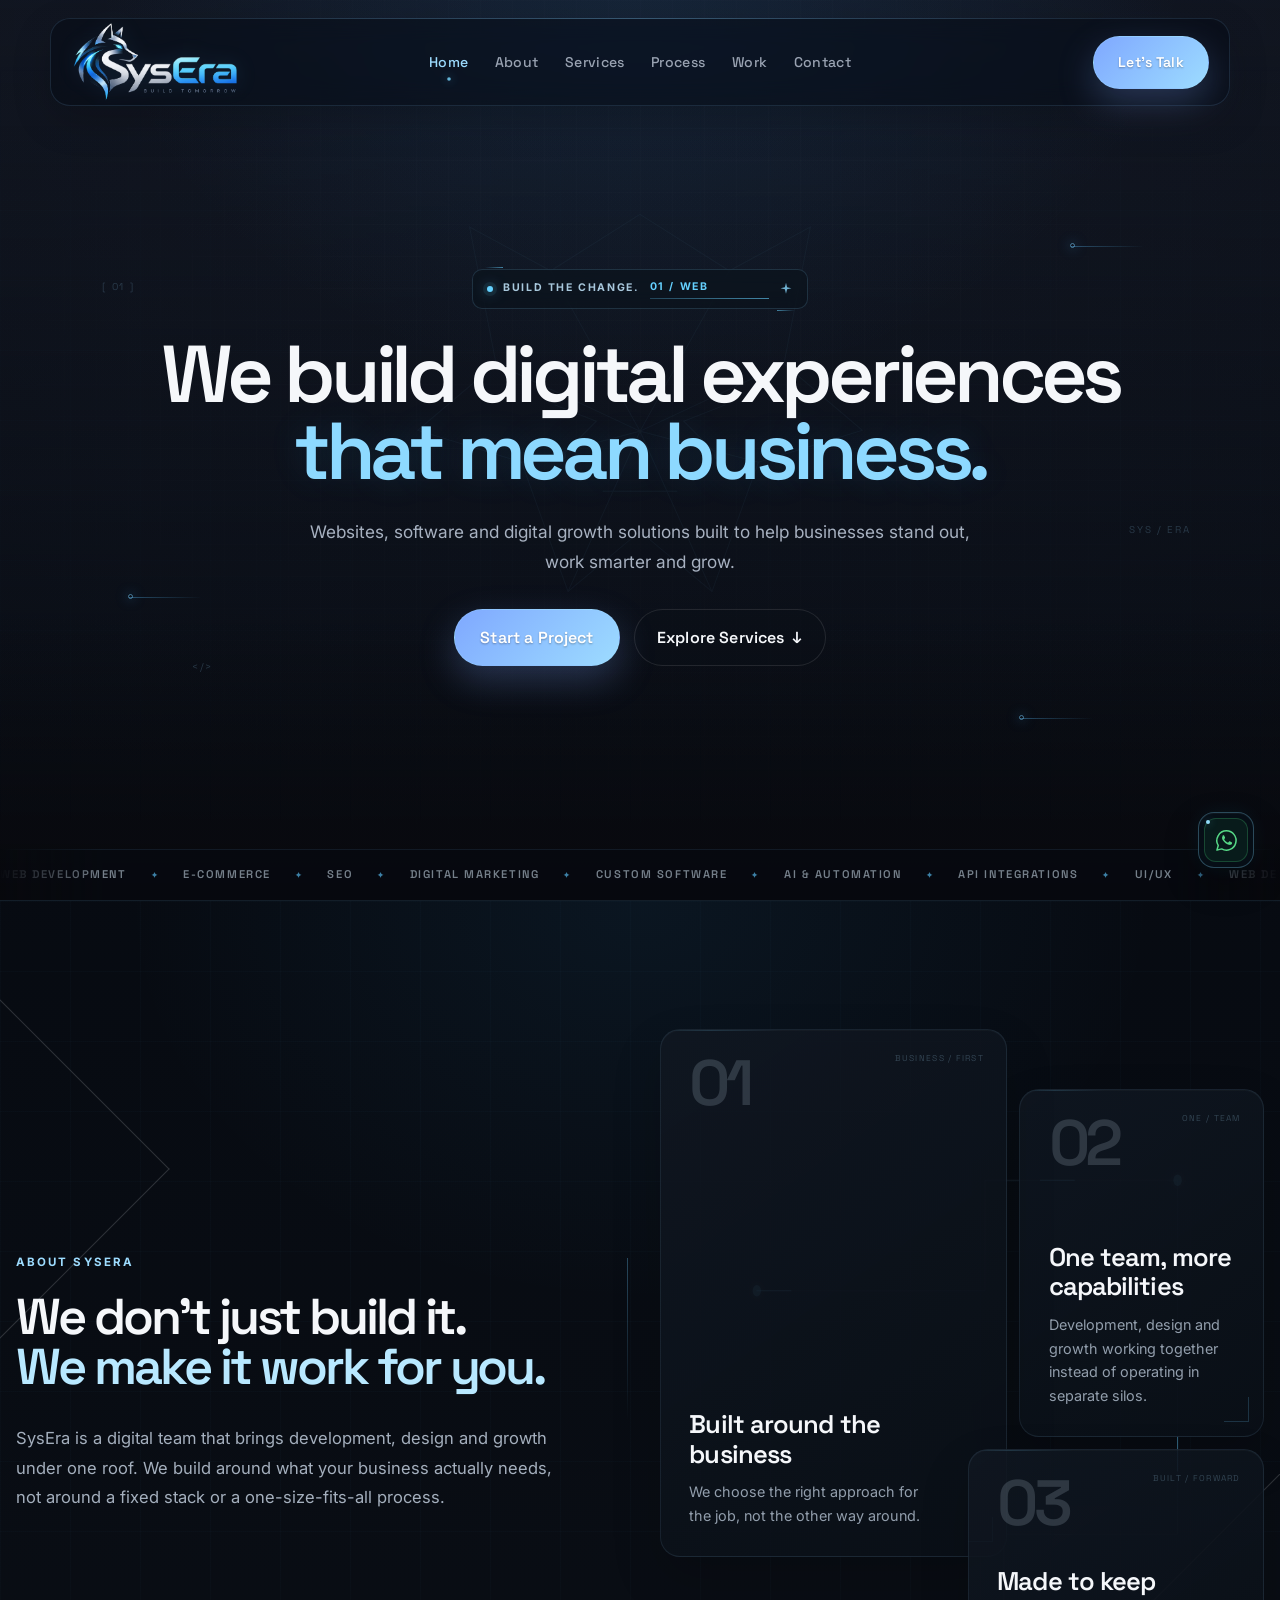
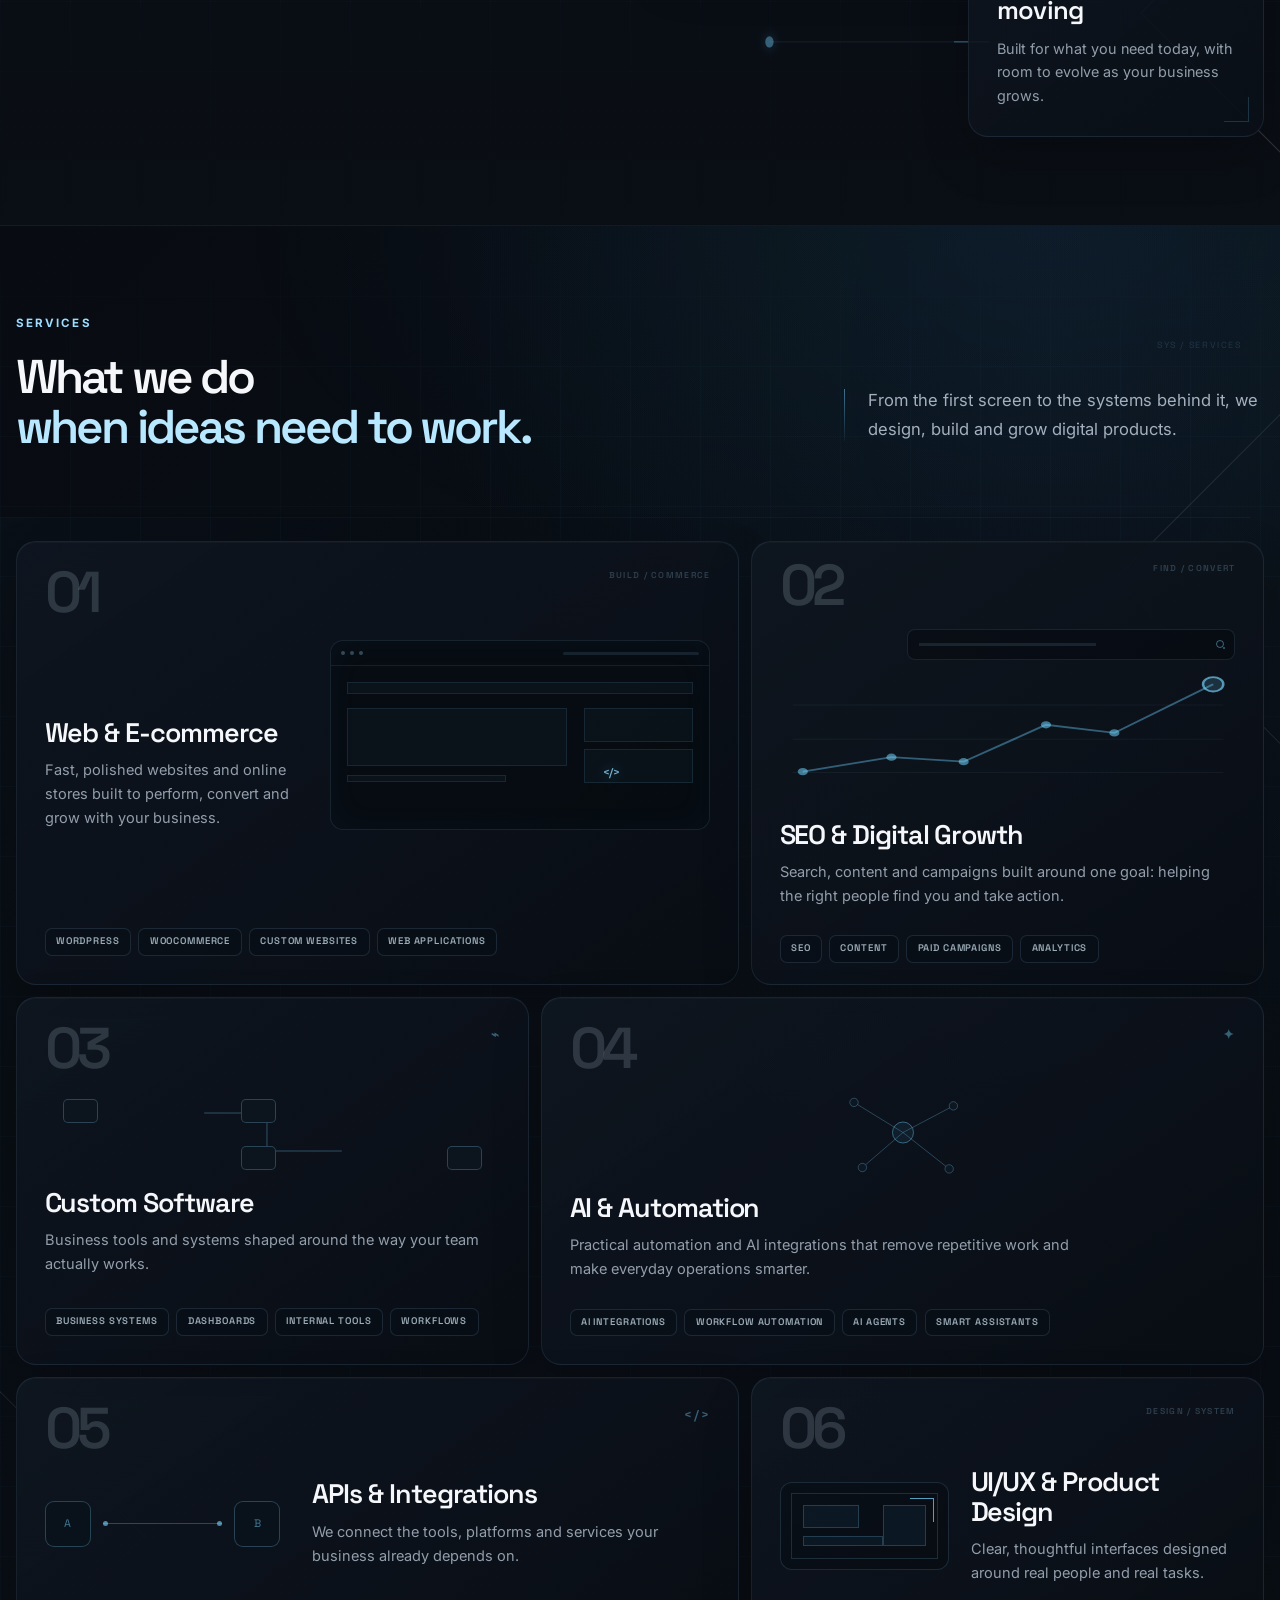
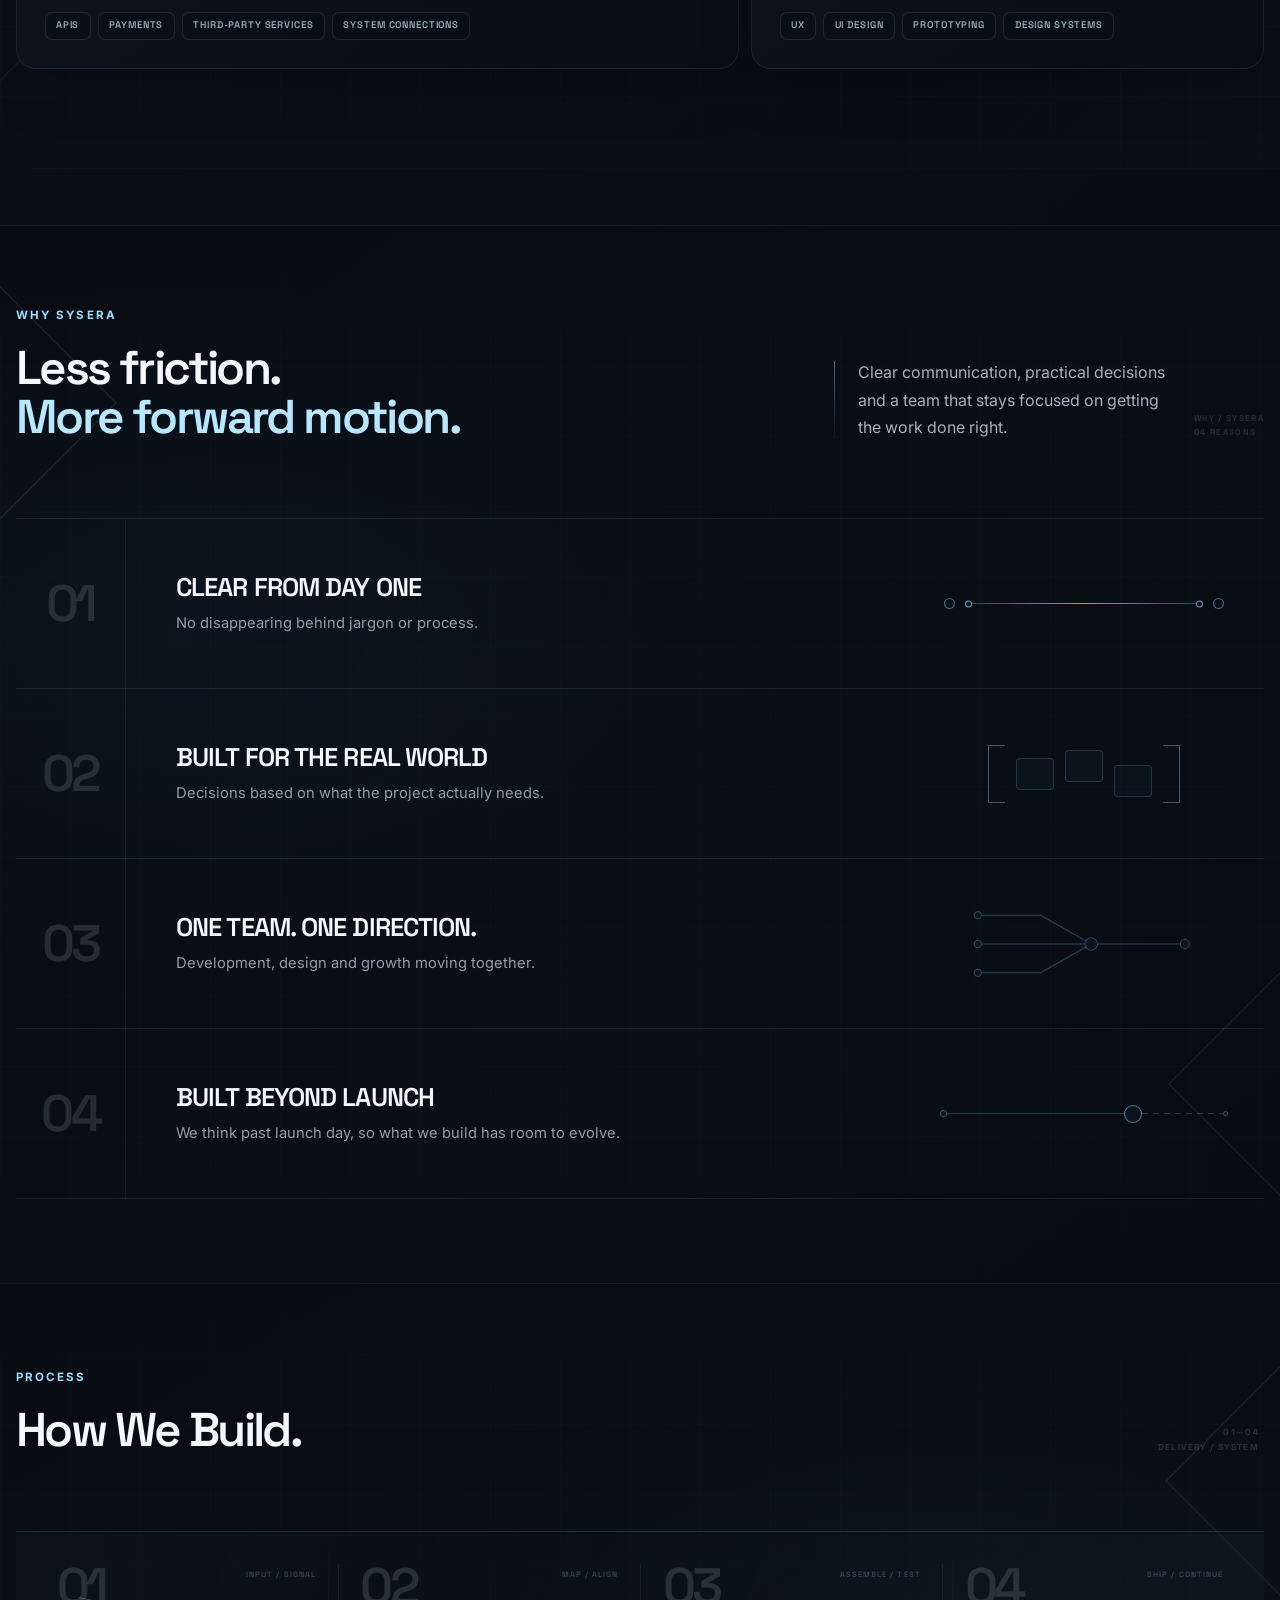
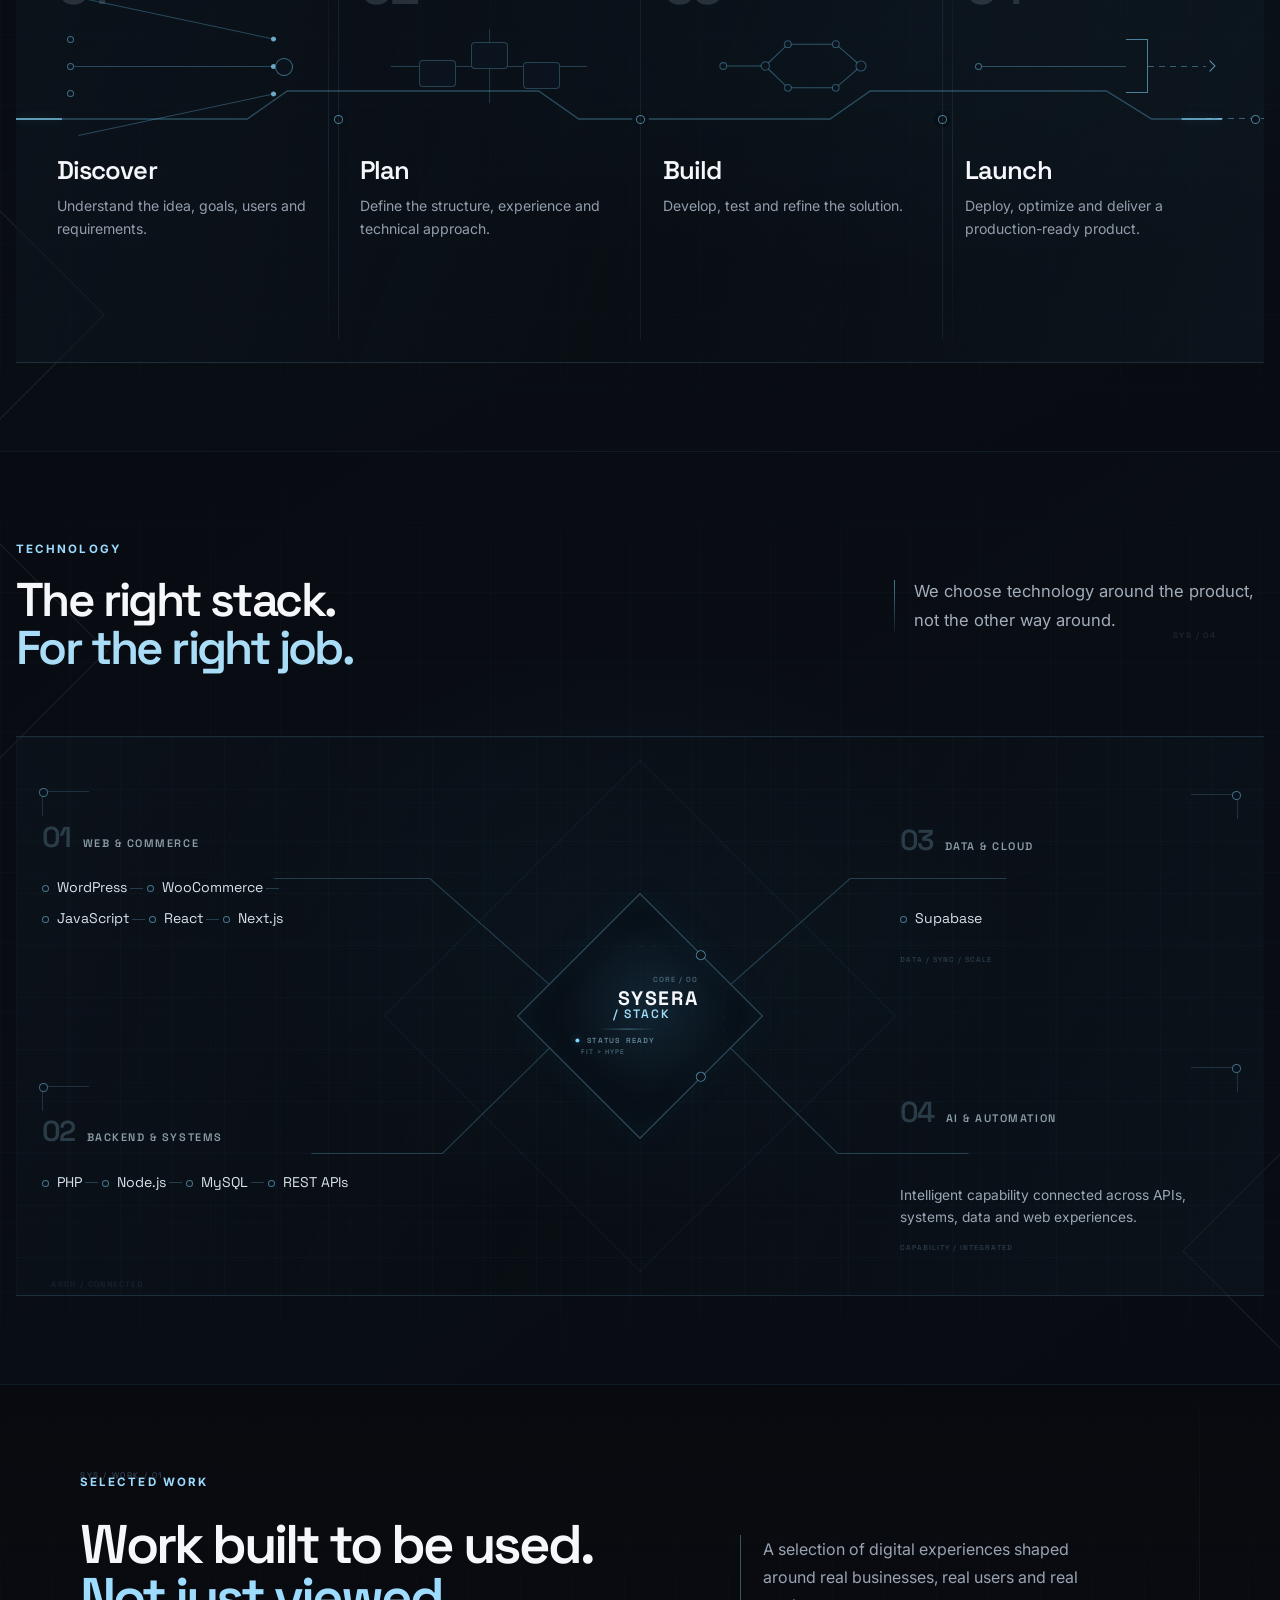
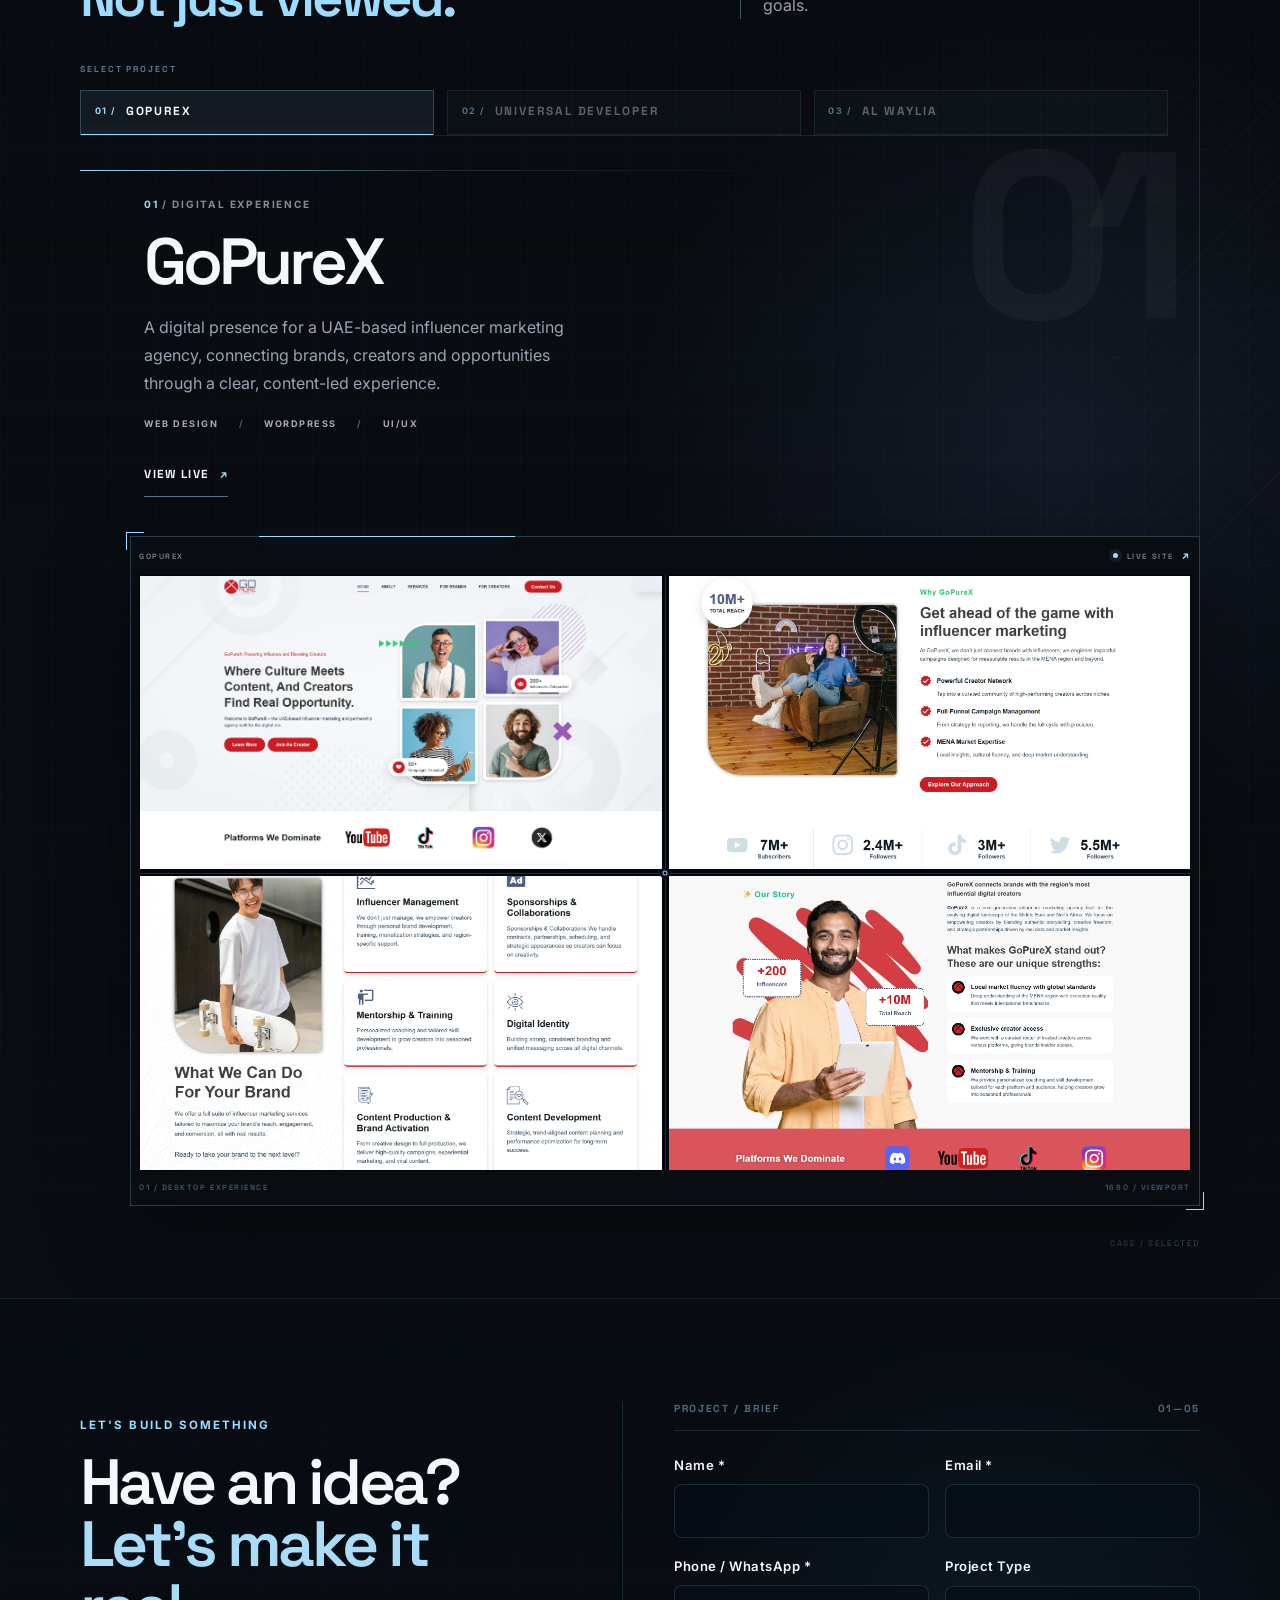
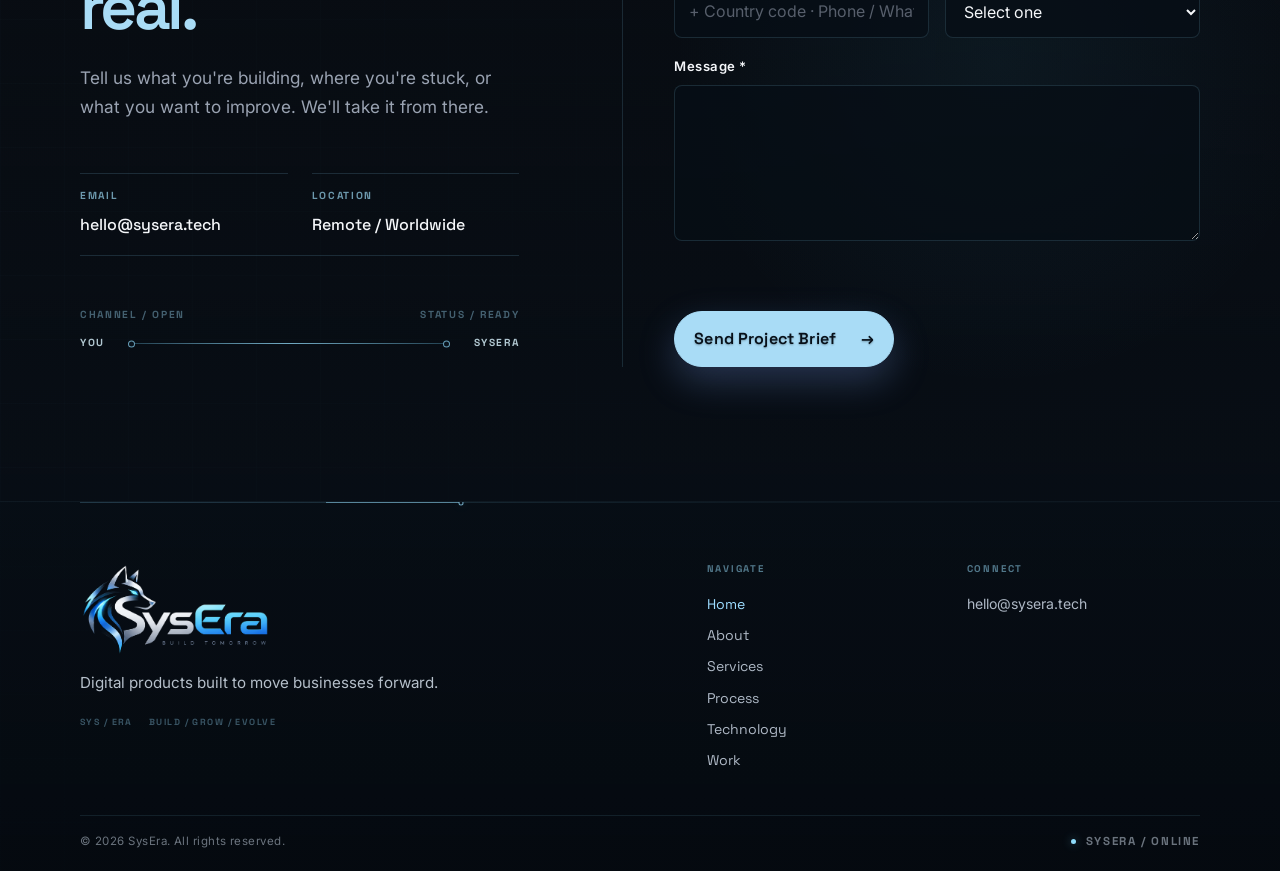
==== commit 35967307: "Refine hero technical eyebrow" ====
--- a/index.html
+++ b/index.html
@@ -107,9 +107,18 @@
 
         <div class="container hero-inner">
           <div class="hero-copy">
-            <div class="hero-badge hero-enter hero-enter-badge">
+            <div class="hero-badge hero-enter hero-enter-badge" aria-label="Build the change: web, software, growth, AI">
               <span class="status-dot" aria-hidden="true"></span>
-              <span>A SOFTWARE HOUSE BUILT FOR GROWTH</span>
+              <span class="hero-badge-label">BUILD THE CHANGE.</span>
+              <span class="hero-keyword-module" aria-hidden="true">
+                <span class="hero-keywords">
+                  <span class="hero-keyword-item">01 / WEB</span>
+                  <span class="hero-keyword-item">02 / SOFTWARE</span>
+                  <span class="hero-keyword-item">03 / GROWTH</span>
+                  <span class="hero-keyword-item">04 / AI</span>
+                </span>
+                <span class="hero-keyword-signal"></span>
+              </span>
               <svg viewBox="0 0 18 18" aria-hidden="true"><path d="m9 1 1.4 5.6L16 8l-5.6 1.4L9 15l-1.4-5.6L2 8l5.6-1.4L9 1Z" /></svg>
             </div>
 
--- a/css/style.css
+++ b/css/style.css
@@ -431,6 +431,7 @@
 }
 
 .hero-badge {
+  position: relative;
   display: inline-flex;
   align-items: center;
   gap: 0.65rem;
@@ -446,9 +447,92 @@
   backdrop-filter: blur(8px);
 }
 
+.hero-badge::before,
+.hero-badge::after {
+  content: "";
+  position: absolute;
+  width: 18px;
+  height: 1px;
+  background: linear-gradient(90deg, transparent, rgba(101, 209, 255, 0.58));
+  pointer-events: none;
+}
+
+.hero-badge::before {
+  top: -3px;
+  left: 12px;
+}
+
+.hero-badge::after {
+  right: 12px;
+  bottom: -3px;
+  transform: rotate(180deg);
+}
+
+.hero-badge-label { white-space: nowrap; }
+
+.hero-keyword-module {
+  display: inline-flex;
+  flex: 0 0 auto;
+  flex-direction: column;
+  gap: 0.22rem;
+  width: 17ch;
+  min-width: 12ch;
+}
+
+.hero-keywords {
+  position: relative;
+  display: block;
+  width: 100%;
+  height: 1.45em;
+  overflow: hidden;
+  color: #65d1ff;
+  line-height: 1.35;
+  text-align: left;
+}
+
+.hero-keyword-item {
+  position: absolute;
+  top: 50%;
+  left: 0;
+  opacity: 0;
+  white-space: nowrap;
+  transform: translateY(15%);
+  animation: heroKeywordCycle 8s ease-in-out infinite;
+}
+
+.hero-keyword-item:first-child { opacity: 1; transform: translateY(-50%); animation-delay: -0.32s; }
+.hero-keyword-item:nth-child(2) { animation-delay: 1.68s; }
+.hero-keyword-item:nth-child(3) { animation-delay: 3.68s; }
+.hero-keyword-item:nth-child(4) { animation-delay: 5.68s; }
+
+.hero-keyword-signal {
+  position: relative;
+  display: block;
+  width: 100%;
+  height: 1px;
+  overflow: hidden;
+  background: rgba(101, 209, 255, 0.12);
+}
+
+.hero-keyword-signal::after {
+  content: "";
+  position: absolute;
+  inset: 0;
+  background: linear-gradient(90deg, rgba(101, 209, 255, 0.28), #65d1ff);
+  box-shadow: 0 0 7px rgba(101, 209, 255, 0.4);
+  opacity: 0.55;
+  transform: scaleX(1);
+  transform-origin: left;
+  animation: heroKeywordSignal 2s linear infinite;
+}
+
 .hero-badge svg {
+  display: block;
   width: 14px;
   fill: rgba(137, 218, 255, 0.8);
+  transform-origin: center;
+  animation: badgeGlyphBreathe 4s cubic-bezier(0.45, 0, 0.55, 1) infinite, badgeGlyphSignal 8s ease-in-out infinite;
+  animation-delay: 0s, -0.32s;
 }
 
 .status-dot {
@@ -588,6 +672,43 @@
 @keyframes statusPulse {
   0%, 100% { opacity: 0.7; transform: scale(0.86); }
   50% { opacity: 1; transform: scale(1); }
+}
+
+@keyframes heroKeywordCycle {
+  0% { opacity: 0; transform: translateY(15%); }
+  4%, 20% { opacity: 1; transform: translateY(-50%); }
+  25%, 100% { opacity: 0; transform: translateY(-105%); }
+}
+
+@keyframes heroKeywordSignal {
+  0% { opacity: 0.2; transform: scaleX(0); }
+  14% { opacity: 0.65; }
+  86% { opacity: 0.65; }
+  100% { opacity: 0; transform: scaleX(1); }
+}
+
+@keyframes badgeGlyphSignal {
+  0%, 25%, 50%, 75%, 100% {
+    opacity: 0.84;
+    filter: drop-shadow(0 0 5px rgba(101, 209, 255, 0.5));
+  }
+  3%, 28%, 53%, 78% {
+    opacity: 0.98;
+    filter: drop-shadow(0 0 9px rgba(101, 209, 255, 0.82));
+  }
+  8%, 33%, 58%, 83% {
+    opacity: 0.88;
+    filter: drop-shadow(0 0 6px rgba(101, 209, 255, 0.58));
+  }
+  12.5%, 37.5%, 62.5%, 87.5% {
+    opacity: 0.8;
+    filter: drop-shadow(0 0 4px rgba(101, 209, 255, 0.44));
+  }
+}
+
+@keyframes badgeGlyphBreathe {
+  0%, 100% { transform: translate3d(0, 0, 0) scale(1) rotate(0deg); }
+  50% { transform: translate3d(0, -0.5px, 0) scale(1.12) rotate(1.5deg); }
 }
 
 @keyframes technicalDrift {
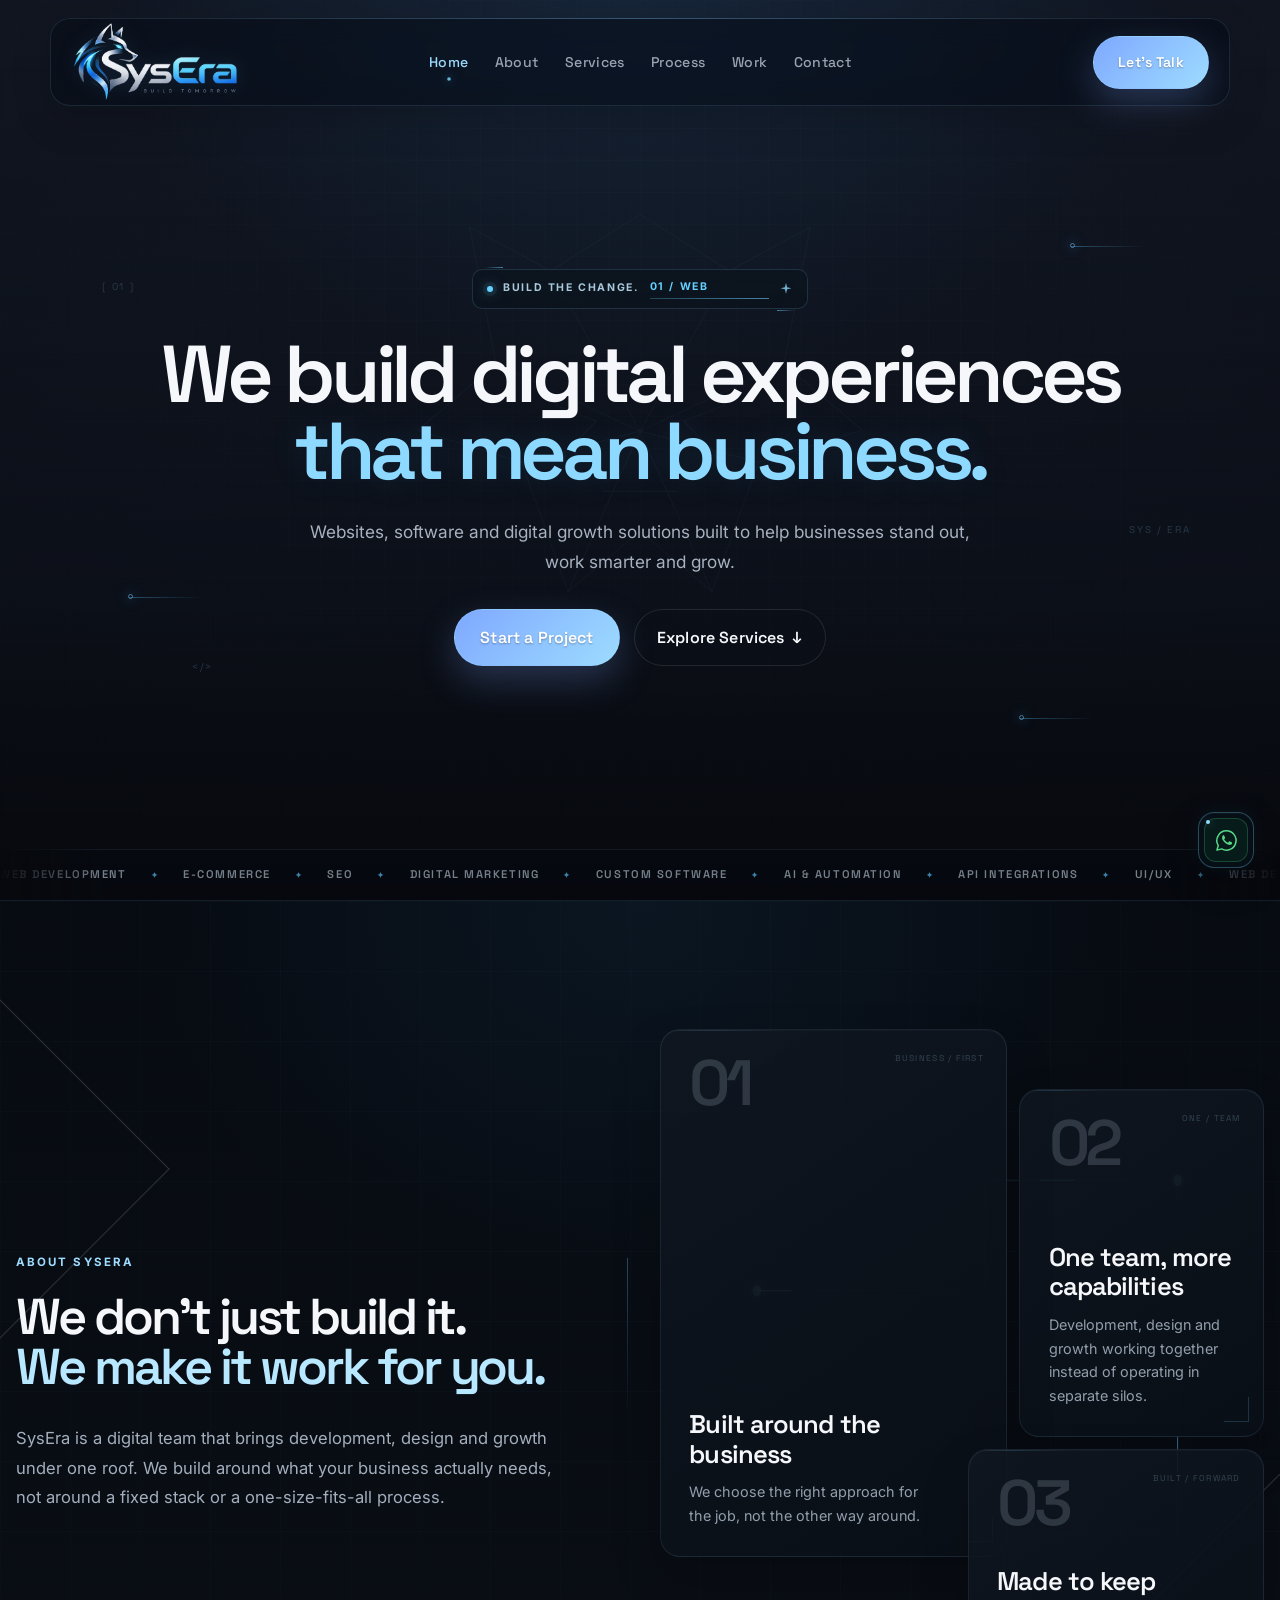
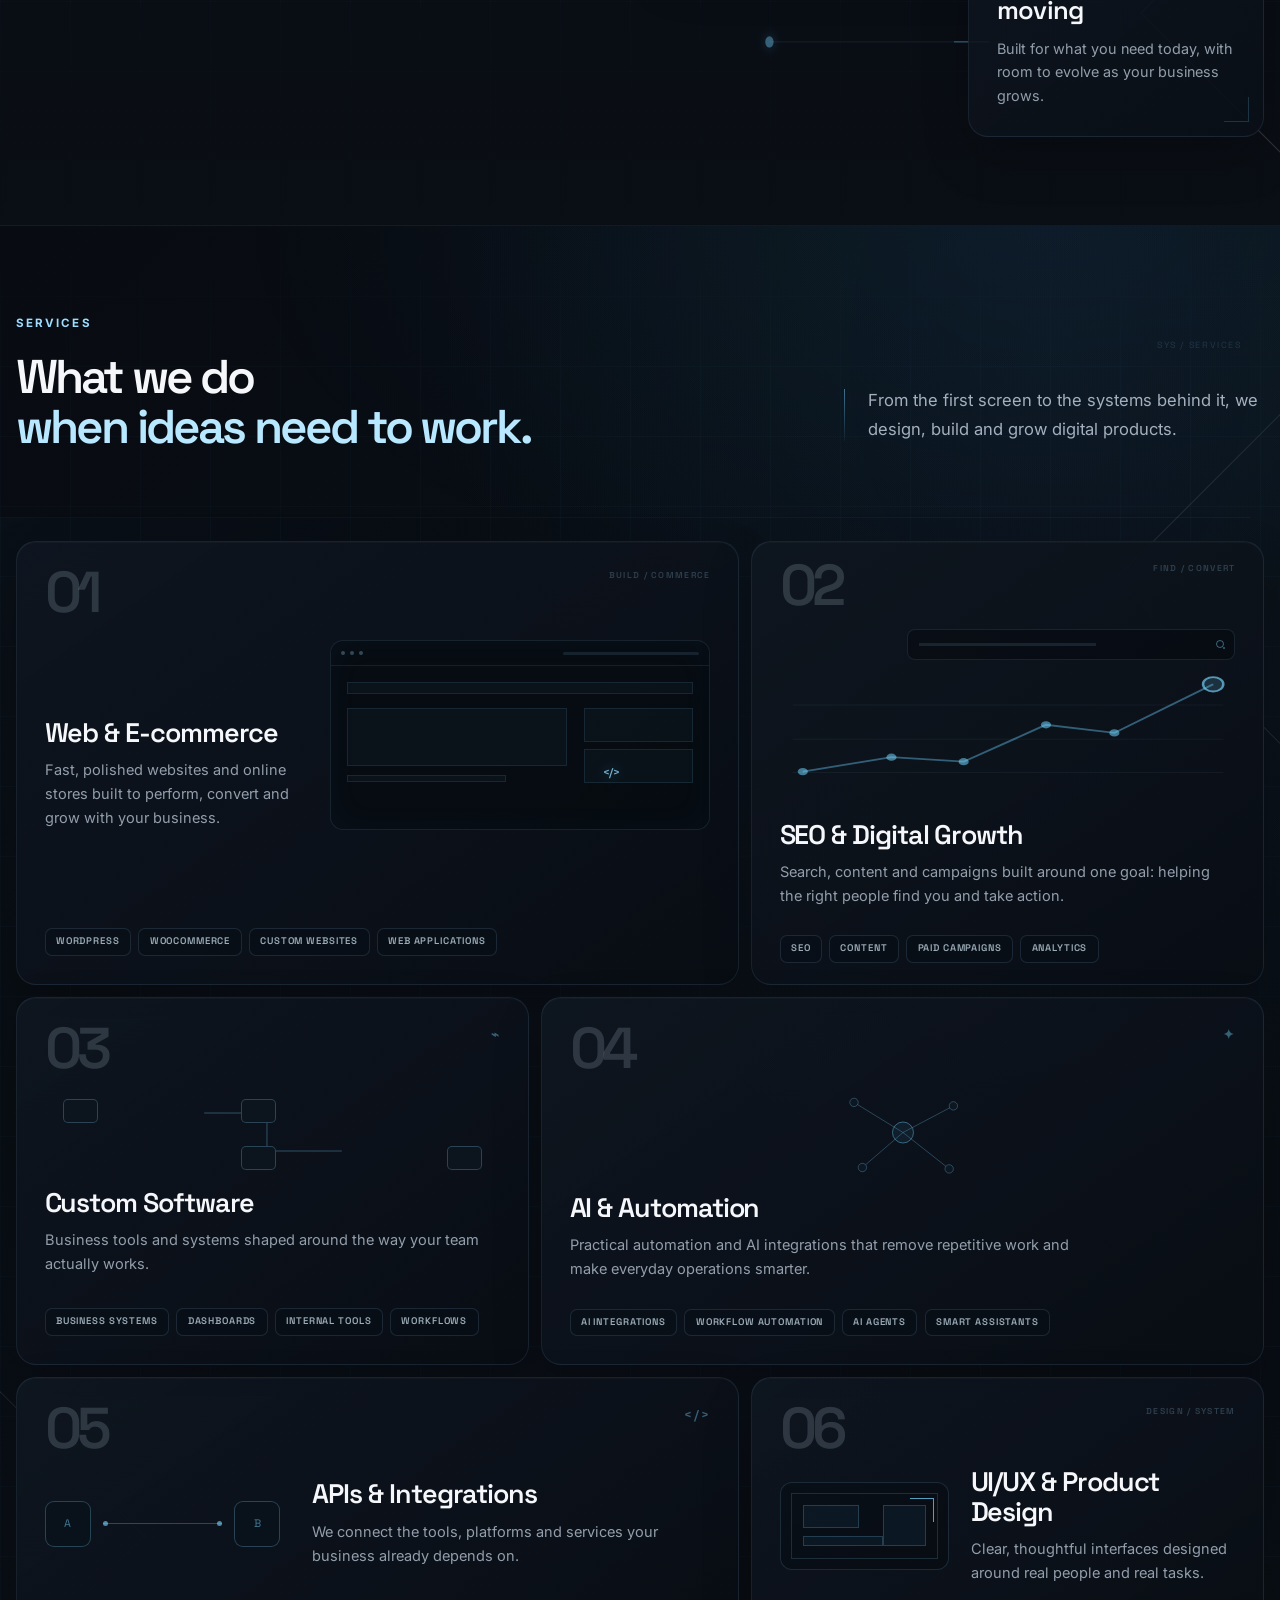
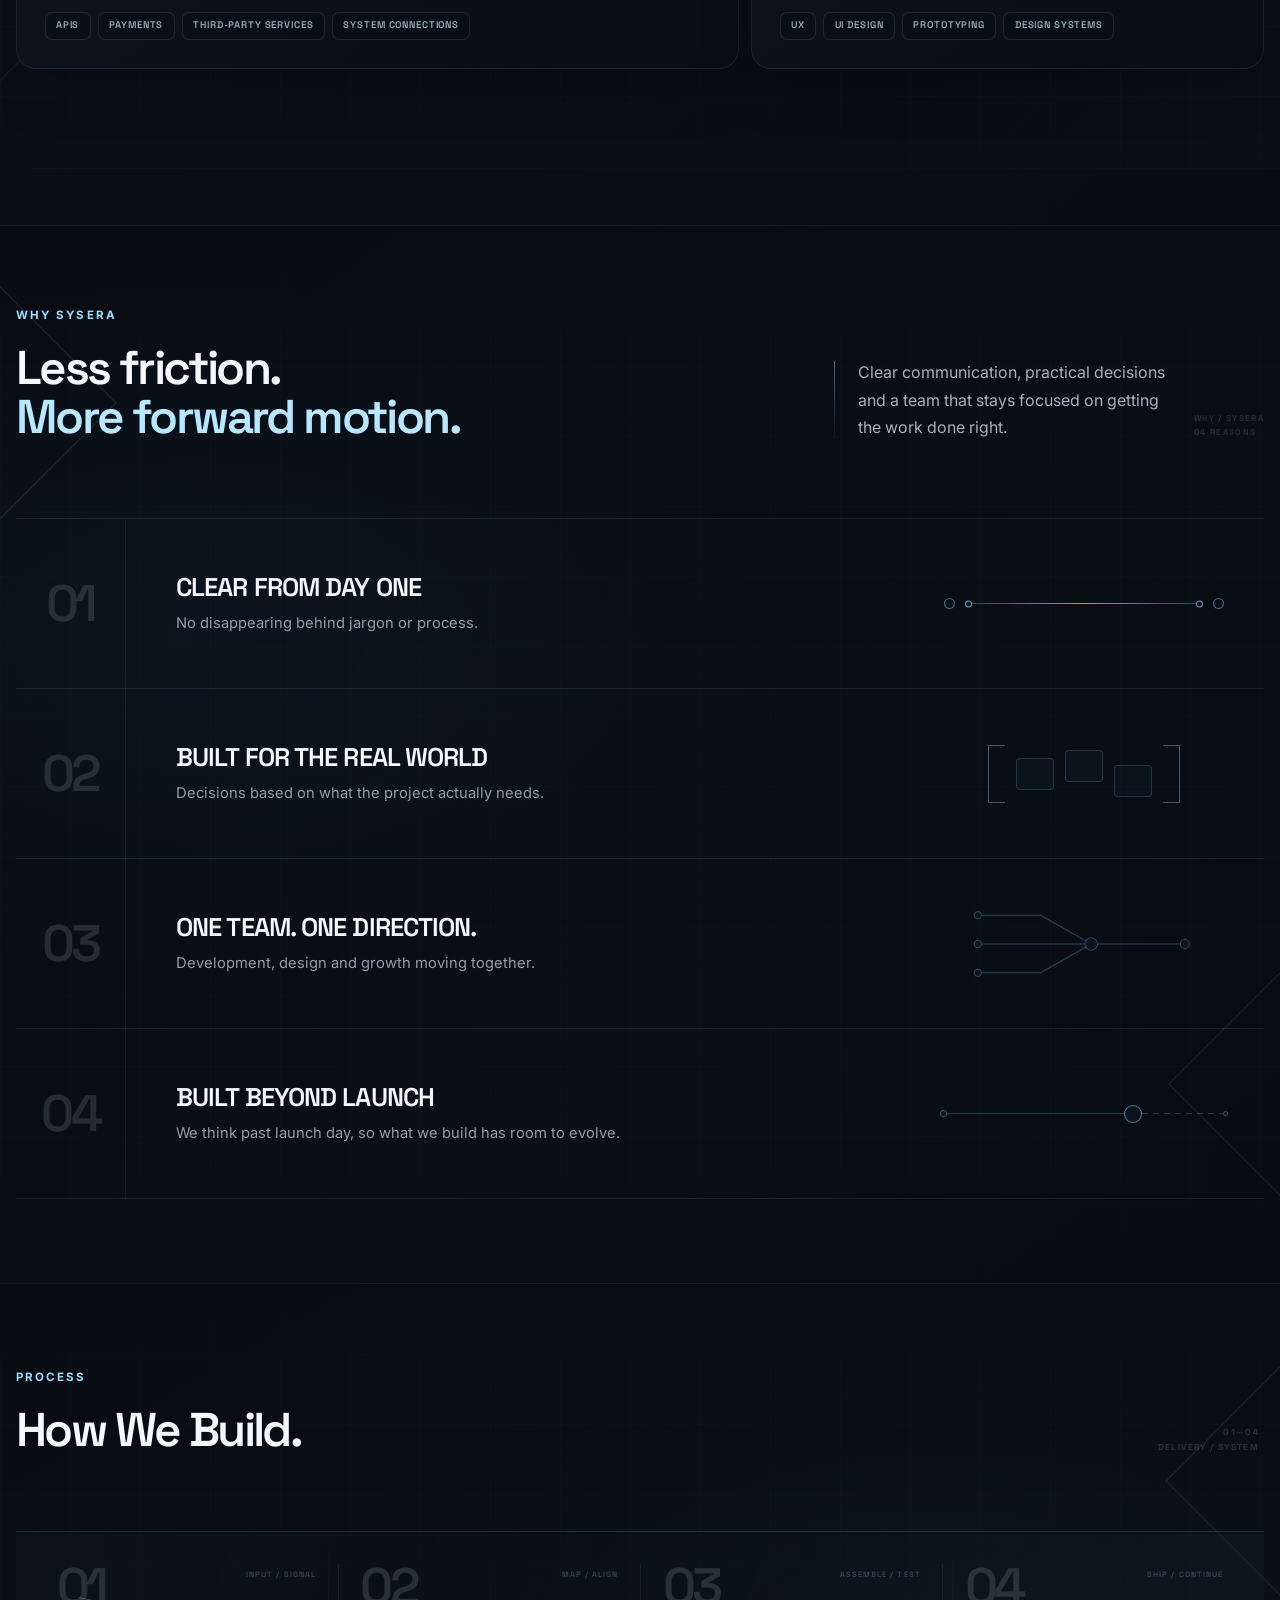
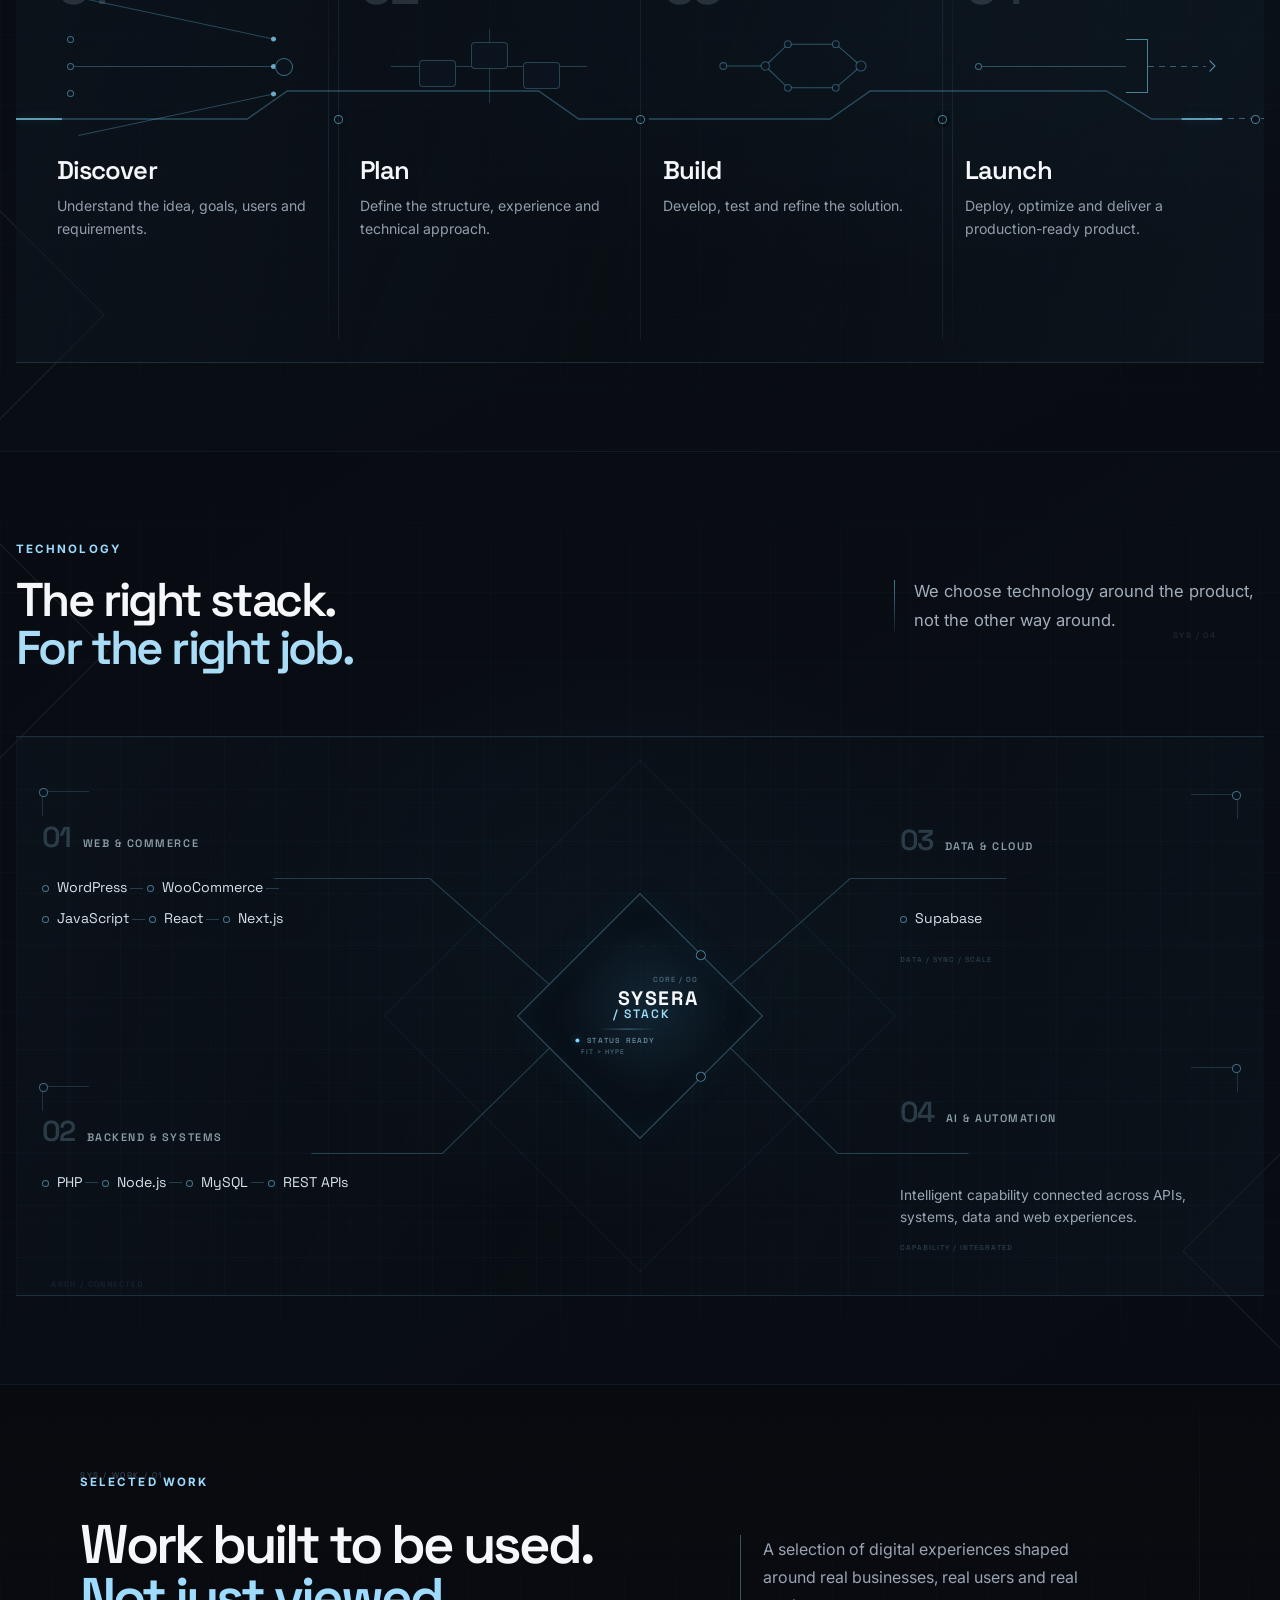
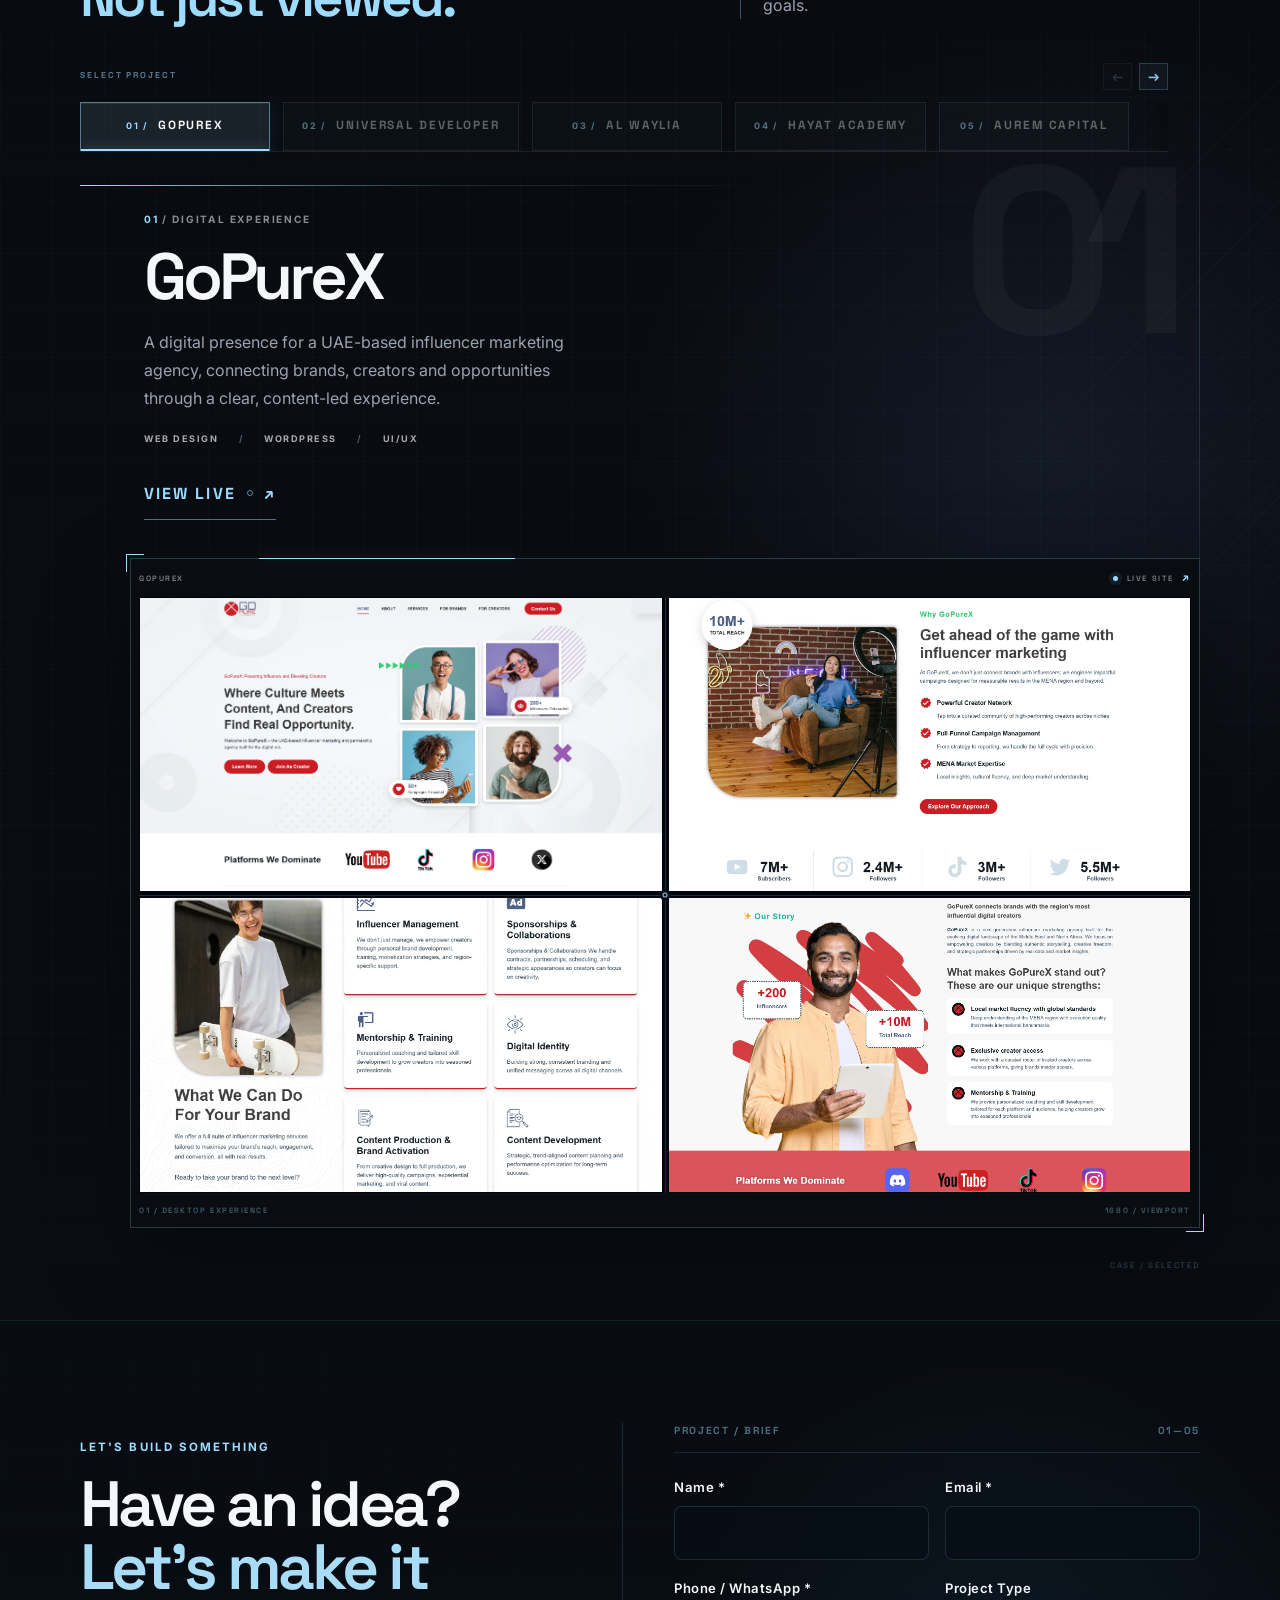
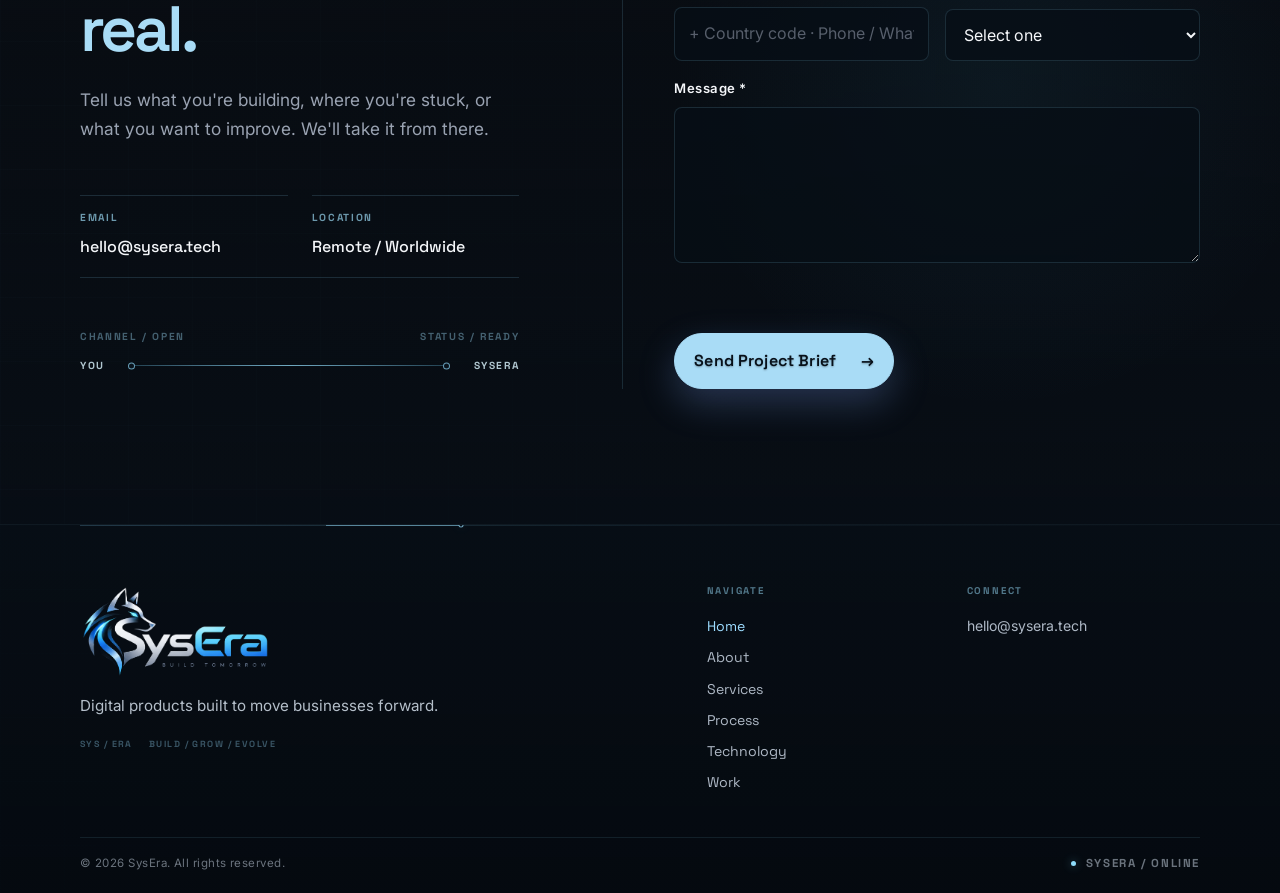
==== commit f65d9111: "Expand Selected Work portfolio navigation" ====
--- a/index.html
+++ b/index.html
@@ -13,15 +13,16 @@
     <meta property="og:title" content="SysEra | Build the Change. Software, Web &amp; Digital Growth" />
     <meta property="og:description" content="SysEra builds high-performance websites, WordPress &amp; WooCommerce experiences, custom software, SEO and digital growth solutions for ambitious businesses." />
     <meta property="og:url" content="https://sysera.tech/" />
-    <meta property="og:image" content="https://sysera.tech/assets/images/social/sys-era-social-preview.png" />
-    <meta property="og:image:type" content="image/png" />
-    <meta property="og:image:width" content="1734" />
-    <meta property="og:image:height" content="907" />
-    <meta property="og:image:alt" content="SysEra — Software Development & Digital Solutions" />
+    <meta property="og:image" content="https://sysera.tech/assets/images/social/sys-era-social-preview.jpg" />
+    <meta property="og:image:secure_url" content="https://sysera.tech/assets/images/social/sys-era-social-preview.jpg" />
+    <meta property="og:image:type" content="image/jpeg" />
+    <meta property="og:image:width" content="1200" />
+    <meta property="og:image:height" content="630" />
+    <meta property="og:image:alt" content="SysEra software development and digital solutions preview" />
     <meta name="twitter:card" content="summary_large_image" />
     <meta name="twitter:title" content="SysEra | Software Development & Digital Solutions" />
     <meta name="twitter:description" content="SysEra builds high-performance websites, WordPress &amp; WooCommerce experiences, custom software, SEO and digital growth solutions for ambitious businesses." />
-    <meta name="twitter:image" content="https://sysera.tech/assets/images/social/sys-era-social-preview.png" />
+    <meta name="twitter:image" content="https://sysera.tech/assets/images/social/sys-era-social-preview.jpg" />
     <meta name="twitter:image:alt" content="SysEra — Software Development & Digital Solutions" />
     <link rel="icon" type="image/png" sizes="512x512" href="assets/logo/sys-era-favicon.png" />
     <script type="application/ld+json">
@@ -610,8 +611,14 @@
             <p class="work-selector-label">
               <span>SELECT PROJECT</span>
               <span class="work-swipe-cue" data-project-swipe-cue hidden>SWIPE →</span>
+              <span class="work-tab-controls" role="group" aria-label="Scroll through projects">
+                <button class="work-tab-scroll-button" type="button" data-project-scroll="previous" aria-label="Scroll to previous project" aria-controls="selected-project-tabs" disabled><span aria-hidden="true">←</span></button>
+                <button class="work-tab-scroll-button" type="button" data-project-scroll="next" aria-label="Scroll to next project" aria-controls="selected-project-tabs"><span aria-hidden="true">→</span></button>
+              </span>
             </p>
-            <nav class="work-tabs" role="tablist" aria-label="Selected projects" data-project-tabs></nav>
+            <div class="work-tabs-shell" data-project-tabs-shell>
+              <nav class="work-tabs" id="selected-project-tabs" role="tablist" aria-label="Selected projects" data-project-tabs></nav>
+            </div>
           </div>
           <div data-project-panels></div>
         </div>
--- a/css/style.css
+++ b/css/style.css
@@ -4904,16 +4904,36 @@
   margin-top: 2rem;
   padding: 0.78rem 0;
   border-bottom: 1px solid rgba(157, 220, 255, 0.5);
-  color: var(--text);
+  color: var(--accent-strong);
   font-family: "Space Grotesk", sans-serif;
-  font-size: 0.73rem;
+  font-size: 1rem;
   font-weight: 700;
   letter-spacing: 0.13em;
   transition: color 220ms ease, border-color 220ms ease;
 }
+.work-live-link-marker {
+  width: 0.38rem;
+  height: 0.38rem;
+  flex: 0 0 auto;
+  border: 1px solid rgba(157, 220, 255, 0.58);
+  border-radius: 50%;
+  background: transparent;
+  box-shadow: 0 0 5px rgba(80, 190, 236, 0.08);
+  transition: border-color 220ms ease, background-color 220ms ease, box-shadow 220ms ease;
+}
 .work-live-link span:last-child { color: var(--accent-strong); transition: transform 220ms ease; }
 .work-live-link:hover,
-.work-live-link:focus-visible { color: var(--accent-strong); border-color: var(--accent-strong); }
+.work-live-link:focus-visible {
+  color: var(--accent-strong);
+  border-color: var(--accent-strong);
+  box-shadow: 0 1px 0 rgba(157, 220, 255, 0.48);
+}
+.work-live-link:hover .work-live-link-marker,
+.work-live-link:focus-visible .work-live-link-marker {
+  border-color: rgba(157, 220, 255, 0.98);
+  background-color: var(--accent-strong);
+  box-shadow: 0 0 8px rgba(80, 190, 236, 0.55), 0 0 16px rgba(80, 190, 236, 0.24);
+}
 .work-live-link:hover span:last-child,
 .work-live-link:focus-visible span:last-child { transform: translate(3px, -3px); }
 
@@ -5170,6 +5190,7 @@
   letter-spacing: 0.22em;
 }
 .work-swipe-cue { display: none; }
+.work-tab-controls { display: none; }
 .work-tabs { margin-top: 0; gap: clamp(0.5rem, 1vw, 0.875rem); scroll-snap-type: x proximity; }
 .work-tab {
   flex: 1 1 0;
@@ -5188,6 +5209,7 @@
 }
 .work-tab:not(.active):hover span { color: rgba(157, 220, 255, 0.75); }
 .work-project { margin-top: clamp(1.8rem, 2.6vw, 2.7rem); }
+.work-project[hidden] { display: none; }
 .work-project:not([hidden]) { animation: work-project-enter 280ms ease both; }
 .work-project-info h3 {
   max-width: 760px;
@@ -5195,13 +5217,134 @@
   overflow-wrap: anywhere;
 }
 .work-project-info { width: min(100%, 760px); }
+.work-project-placeholder {
+  display: flex;
+  min-height: clamp(300px, 34vw, 430px);
+  align-items: center;
+}
+.work-project-placeholder .work-project-info { width: min(100%, 760px); }
+.work-project-placeholder .work-project-meta { color: var(--accent-strong); }
+.work-project-placeholder .work-project-info h3 {
+  max-width: 740px;
+  font-size: clamp(3rem, 6vw, 5.5rem);
+  line-height: 0.98;
+}
+.work-project-placeholder .work-project-description {
+  max-width: 540px;
+  margin-top: 1.25rem;
+}
 @keyframes work-project-enter {
   from { opacity: 0; transform: translateY(8px); }
   to { opacity: 1; transform: translateY(0); }
 }
 
 @media (min-width: 761px) {
-  .work-tabs { width: calc(100% - 2rem); }
+  .work-selector-label { width: calc(100% - 2rem); }
+  .work-tab-controls {
+    display: inline-flex;
+    align-items: center;
+    gap: 0.45rem;
+    letter-spacing: 0;
+  }
+  .work-tab-scroll-button {
+    display: grid;
+    width: 1.8rem;
+    height: 1.65rem;
+    place-items: center;
+    border: 1px solid rgba(157, 220, 255, 0.2);
+    background: rgba(157, 220, 255, 0.045);
+    color: rgba(157, 220, 255, 0.88);
+    font-family: "Space Grotesk", sans-serif;
+    font-size: 0.88rem;
+    line-height: 1;
+    cursor: pointer;
+    transition: color 180ms ease, background-color 180ms ease, border-color 180ms ease, box-shadow 180ms ease, opacity 180ms ease;
+  }
+  .work-tab-scroll-button:not(:disabled):hover {
+    border-color: rgba(157, 220, 255, 0.58);
+    background: rgba(157, 220, 255, 0.12);
+    color: #e7f8ff;
+    box-shadow: 0 0 14px rgba(80, 190, 236, 0.18);
+  }
+  .work-tab-scroll-button:focus-visible {
+    outline: 2px solid rgba(157, 220, 255, 0.82);
+    outline-offset: 3px;
+  }
+  .work-tab-scroll-button:disabled {
+    border-color: rgba(157, 220, 255, 0.08);
+    background: rgba(157, 220, 255, 0.015);
+    color: rgba(157, 220, 255, 0.28);
+    box-shadow: none;
+    opacity: 0.62;
+    cursor: not-allowed;
+  }
+  .work-tabs-shell {
+    position: relative;
+    width: calc(100% - 2rem);
+  }
+  .work-tabs-shell::before,
+  .work-tabs-shell::after {
+    position: absolute;
+    top: 0;
+    bottom: 1px;
+    z-index: 1;
+    width: 16px;
+    content: "";
+    opacity: 0;
+    pointer-events: none;
+    transition: opacity 180ms ease;
+  }
+  .work-tabs-shell::before {
+    left: 0;
+    background: linear-gradient(90deg, rgba(8, 11, 16, 0.82), rgba(8, 11, 16, 0));
+  }
+  .work-tabs-shell::after {
+    right: 0;
+    background: linear-gradient(270deg, rgba(8, 11, 16, 0.82), rgba(8, 11, 16, 0));
+  }
+  .work-tabs-shell.has-overflow-left::before,
+  .work-tabs-shell.has-overflow-right::after { opacity: 1; }
+  .work-tabs {
+    width: 100%;
+    flex-wrap: nowrap;
+    --work-tabs-gap: clamp(0.5rem, 1vw, 0.875rem);
+    gap: var(--work-tabs-gap);
+    overscroll-behavior-x: contain;
+  }
+  .work-tabs::after {
+    content: "";
+    flex: 0 0 var(--work-scroll-tail, 0px);
+    margin-inline-start: calc(0px - var(--work-tabs-gap));
+  }
+  .work-tab.is-partially-clipped {
+    clip-path: inset(0 100% 0 0);
+    pointer-events: none;
+  }
+  .work-tab {
+    flex: 0 0 auto;
+    width: max-content;
+    min-width: 190px;
+    justify-content: center;
+    padding: 0.82rem 1.15rem 0.9rem;
+    gap: 0.65rem;
+    text-align: center;
+    transition: color var(--transition), background-color var(--transition), border-color var(--transition), box-shadow 180ms ease, transform 180ms ease;
+  }
+  .work-tab:not(.active):hover {
+    border-color: rgba(157, 220, 255, 0.42);
+    background: rgba(157, 220, 255, 0.075);
+    color: rgba(245, 249, 252, 0.96);
+    box-shadow: inset 0 0 18px rgba(157, 220, 255, 0.045), 0 0 18px rgba(80, 190, 236, 0.1);
+    transform: translateY(-1px);
+  }
+  .work-tab:not(.active):hover span { color: var(--accent-strong); }
+  .work-tab.active {
+    border-color: rgba(157, 220, 255, 0.48);
+    background: rgba(157, 220, 255, 0.105);
+    color: var(--text);
+    box-shadow: inset 0 1px 0 rgba(255, 255, 255, 0.065), 0 0 22px rgba(80, 190, 236, 0.12);
+  }
+  .work-tab.active::after { height: 2px; }
   .work-project-number { top: -3.25rem; right: 2.25rem; font-size: clamp(8.5rem, 18.5vw, 16rem); }
 }
 
@@ -5217,6 +5360,9 @@
   .work-tab { flex: 0 0 min(72vw, 260px); min-width: 0; padding-right: 0.85rem; }
   .work-project { margin-top: 1.75rem; }
   .work-project-info h3 { font-size: clamp(2.55rem, 12vw, 3.7rem); line-height: 0.98; }
+  .work-project-placeholder { min-height: 260px; }
+  .work-project-placeholder .work-project-info { width: 100%; }
+  .work-project-placeholder .work-project-info h3 { font-size: clamp(2.55rem, 12vw, 3.7rem); }
 }
 
 @media (prefers-reduced-motion: reduce) {
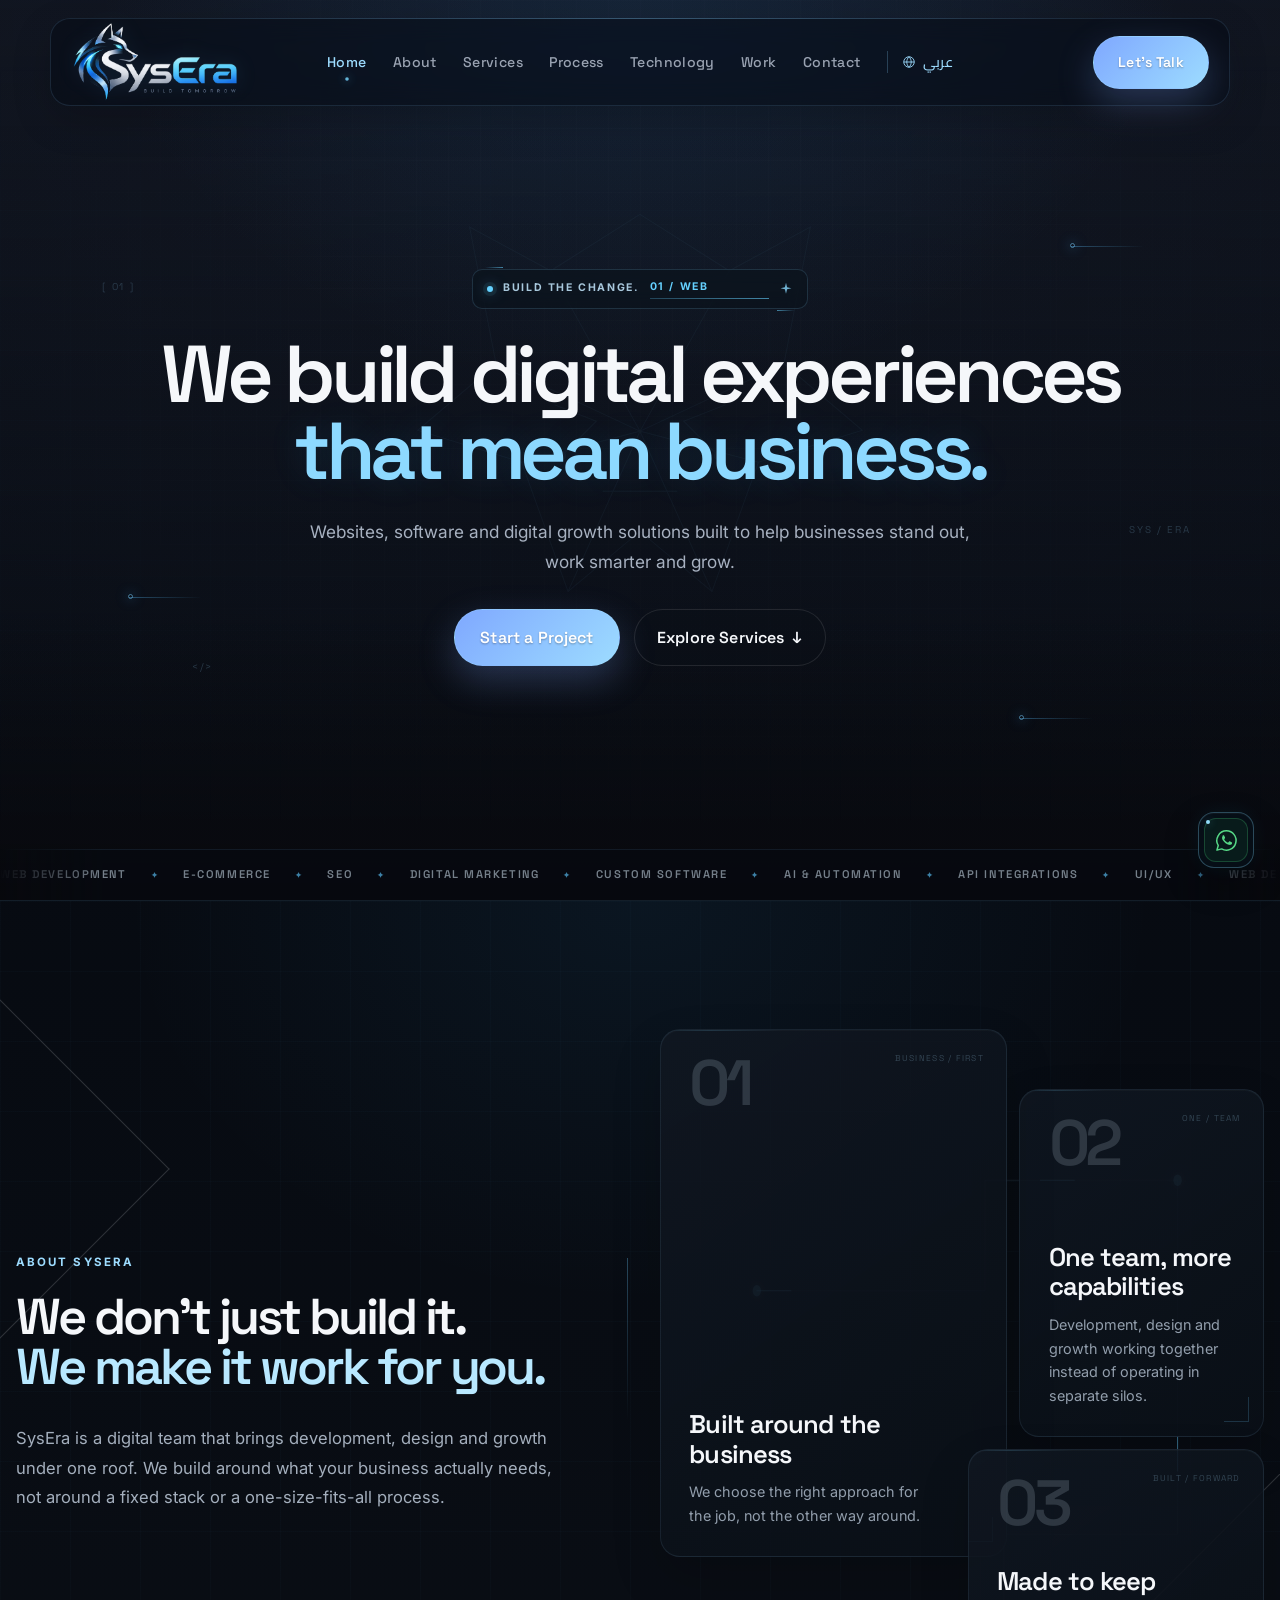
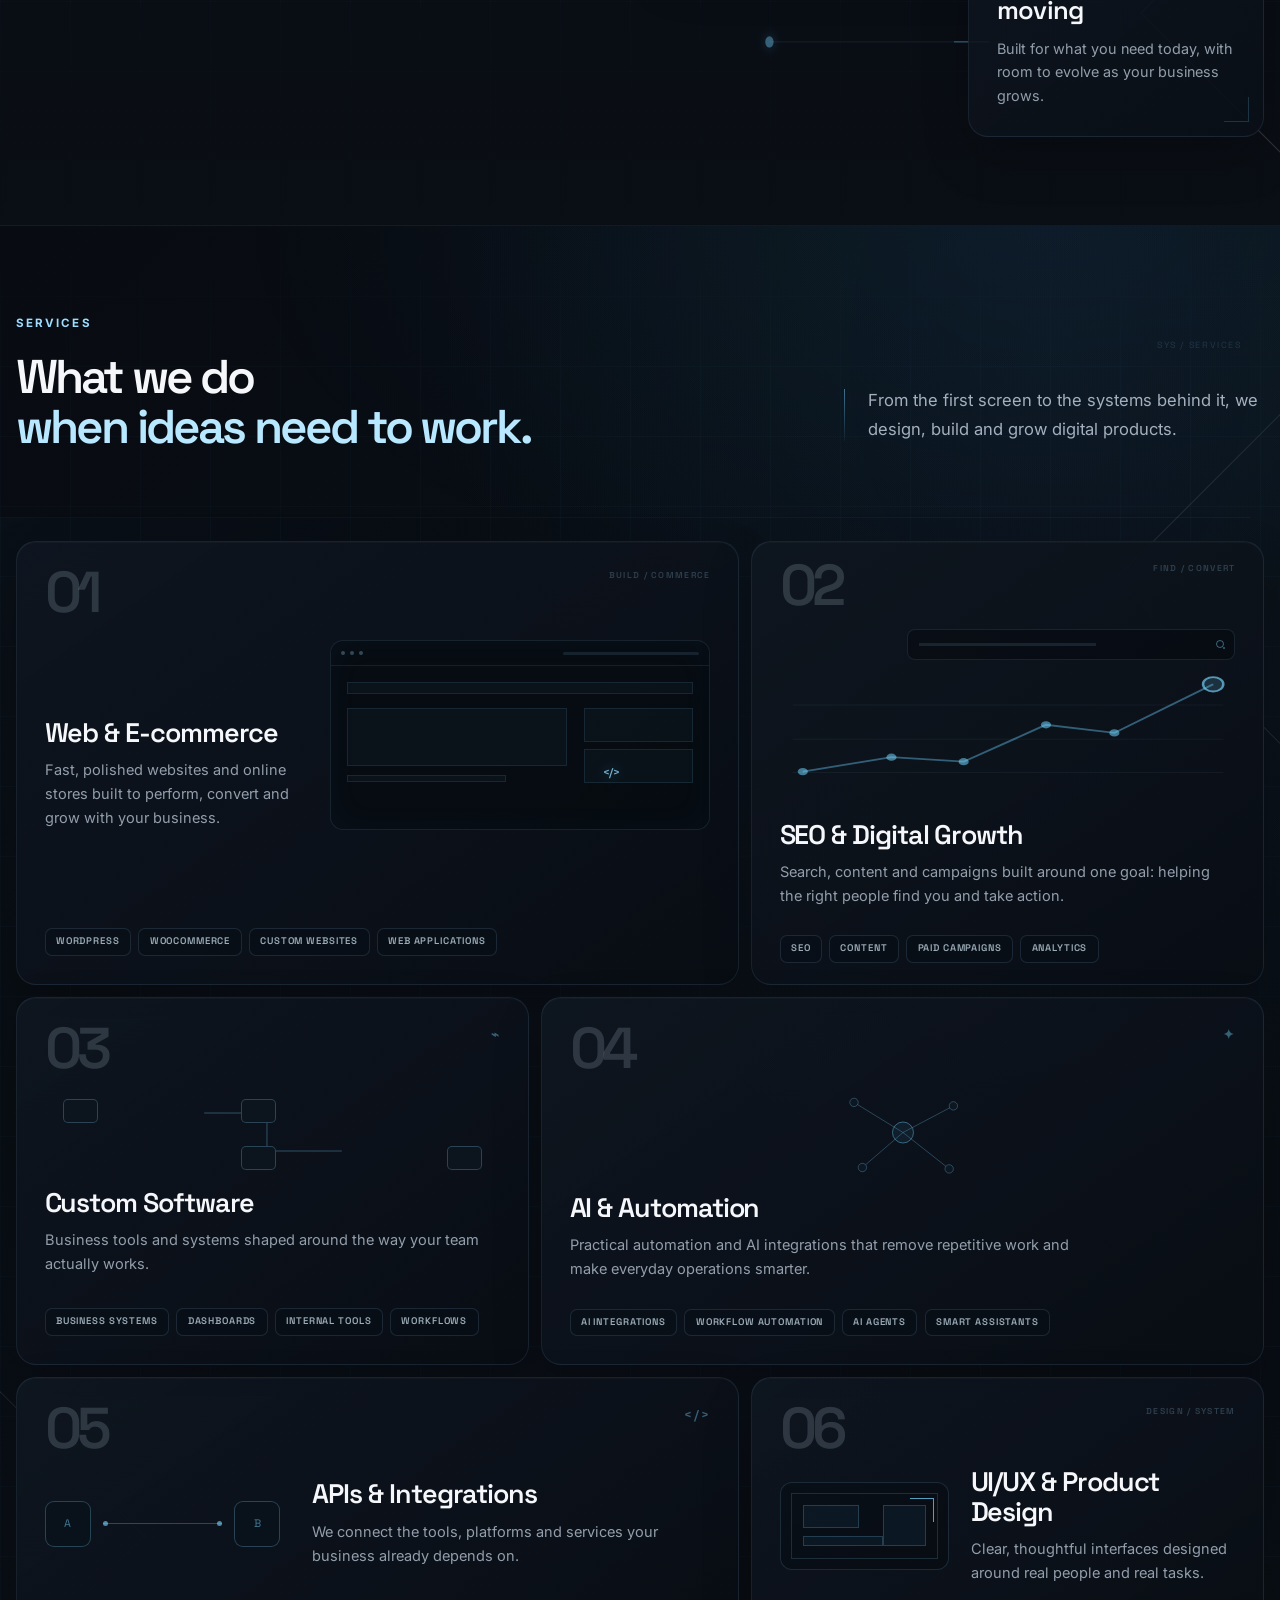
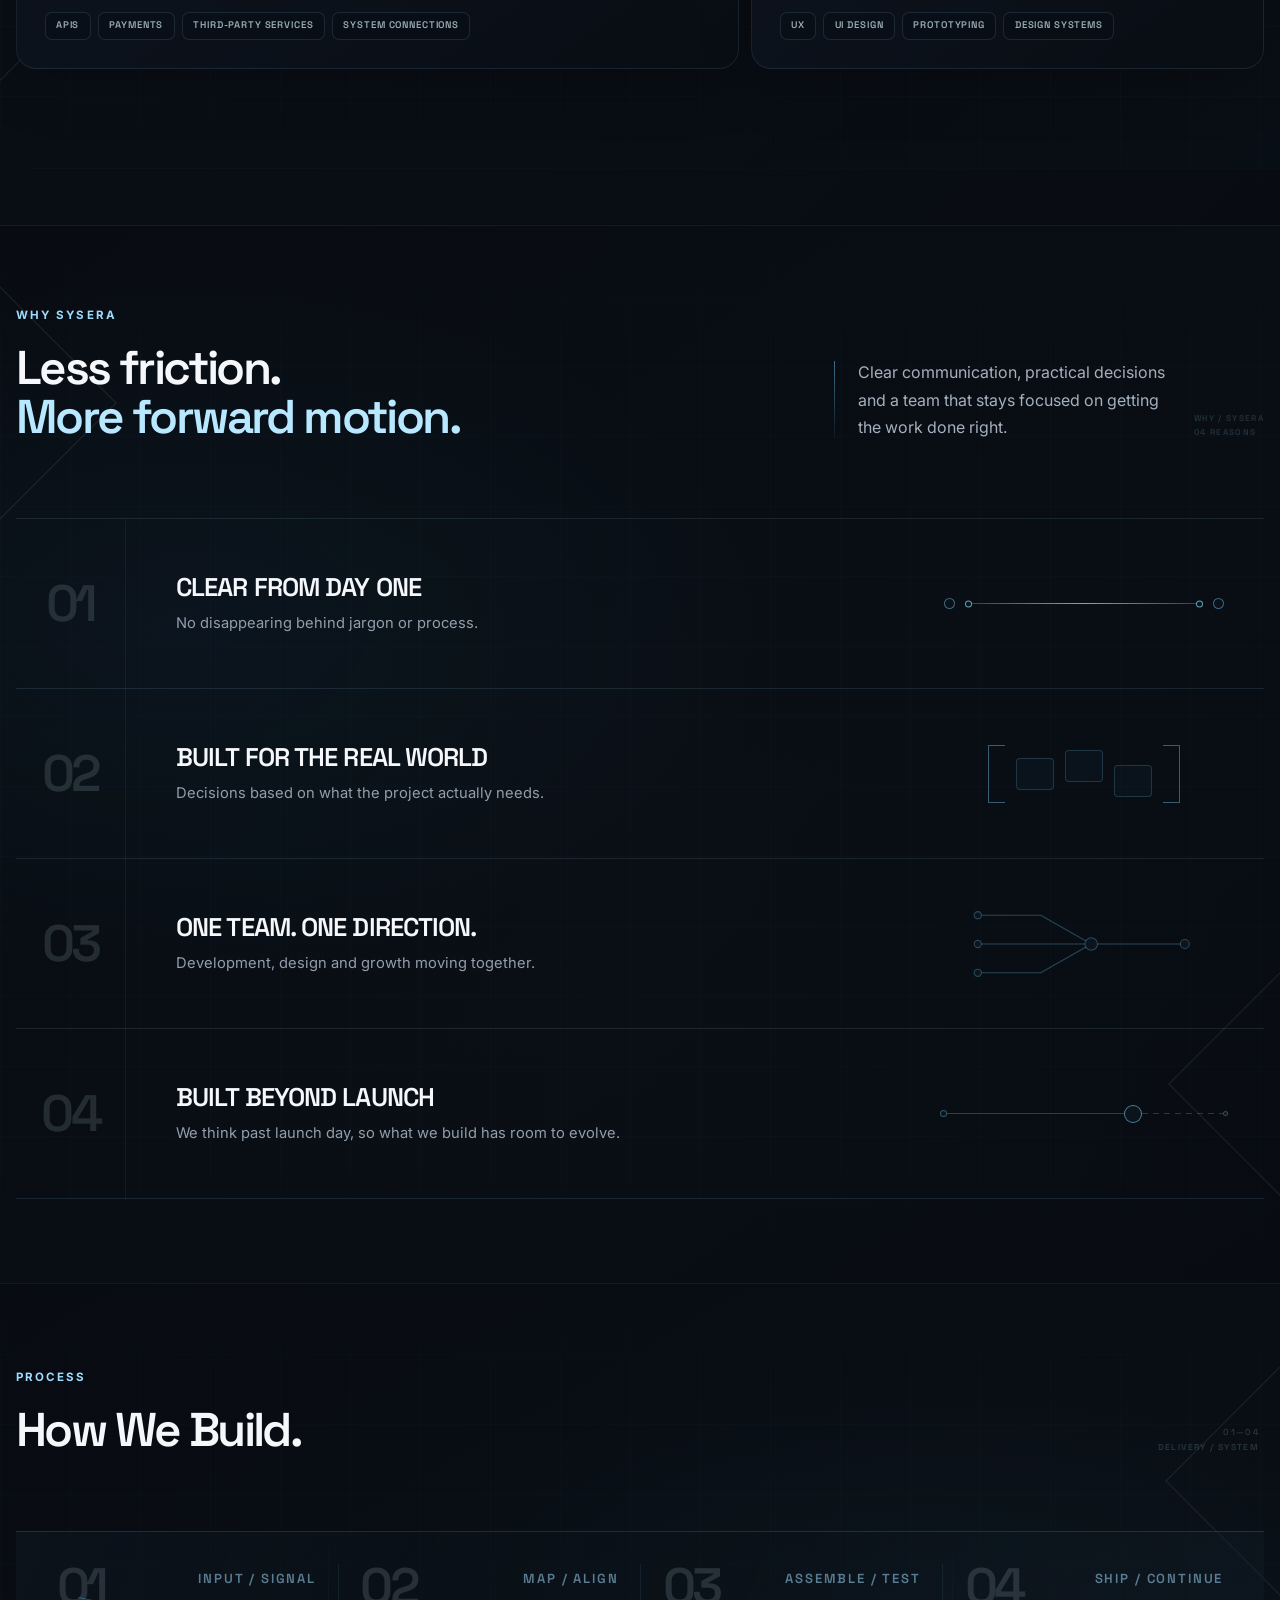
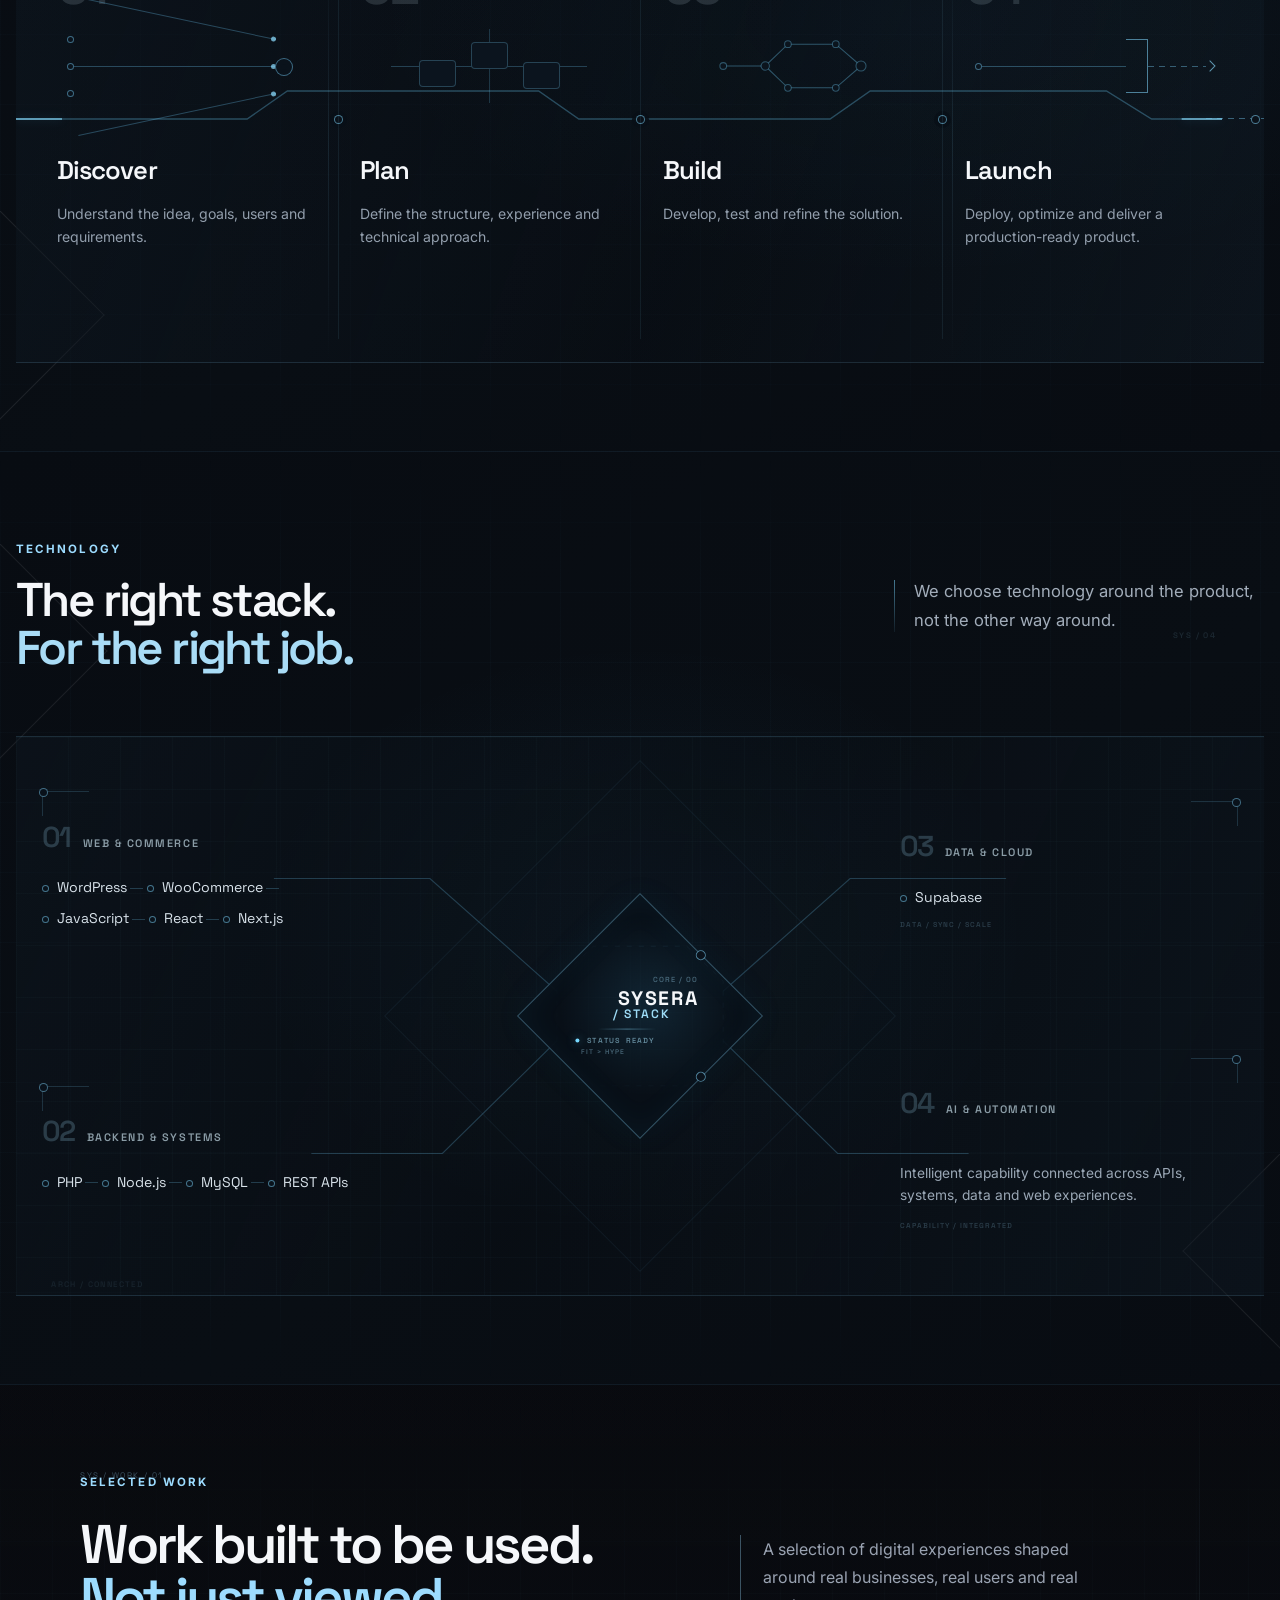
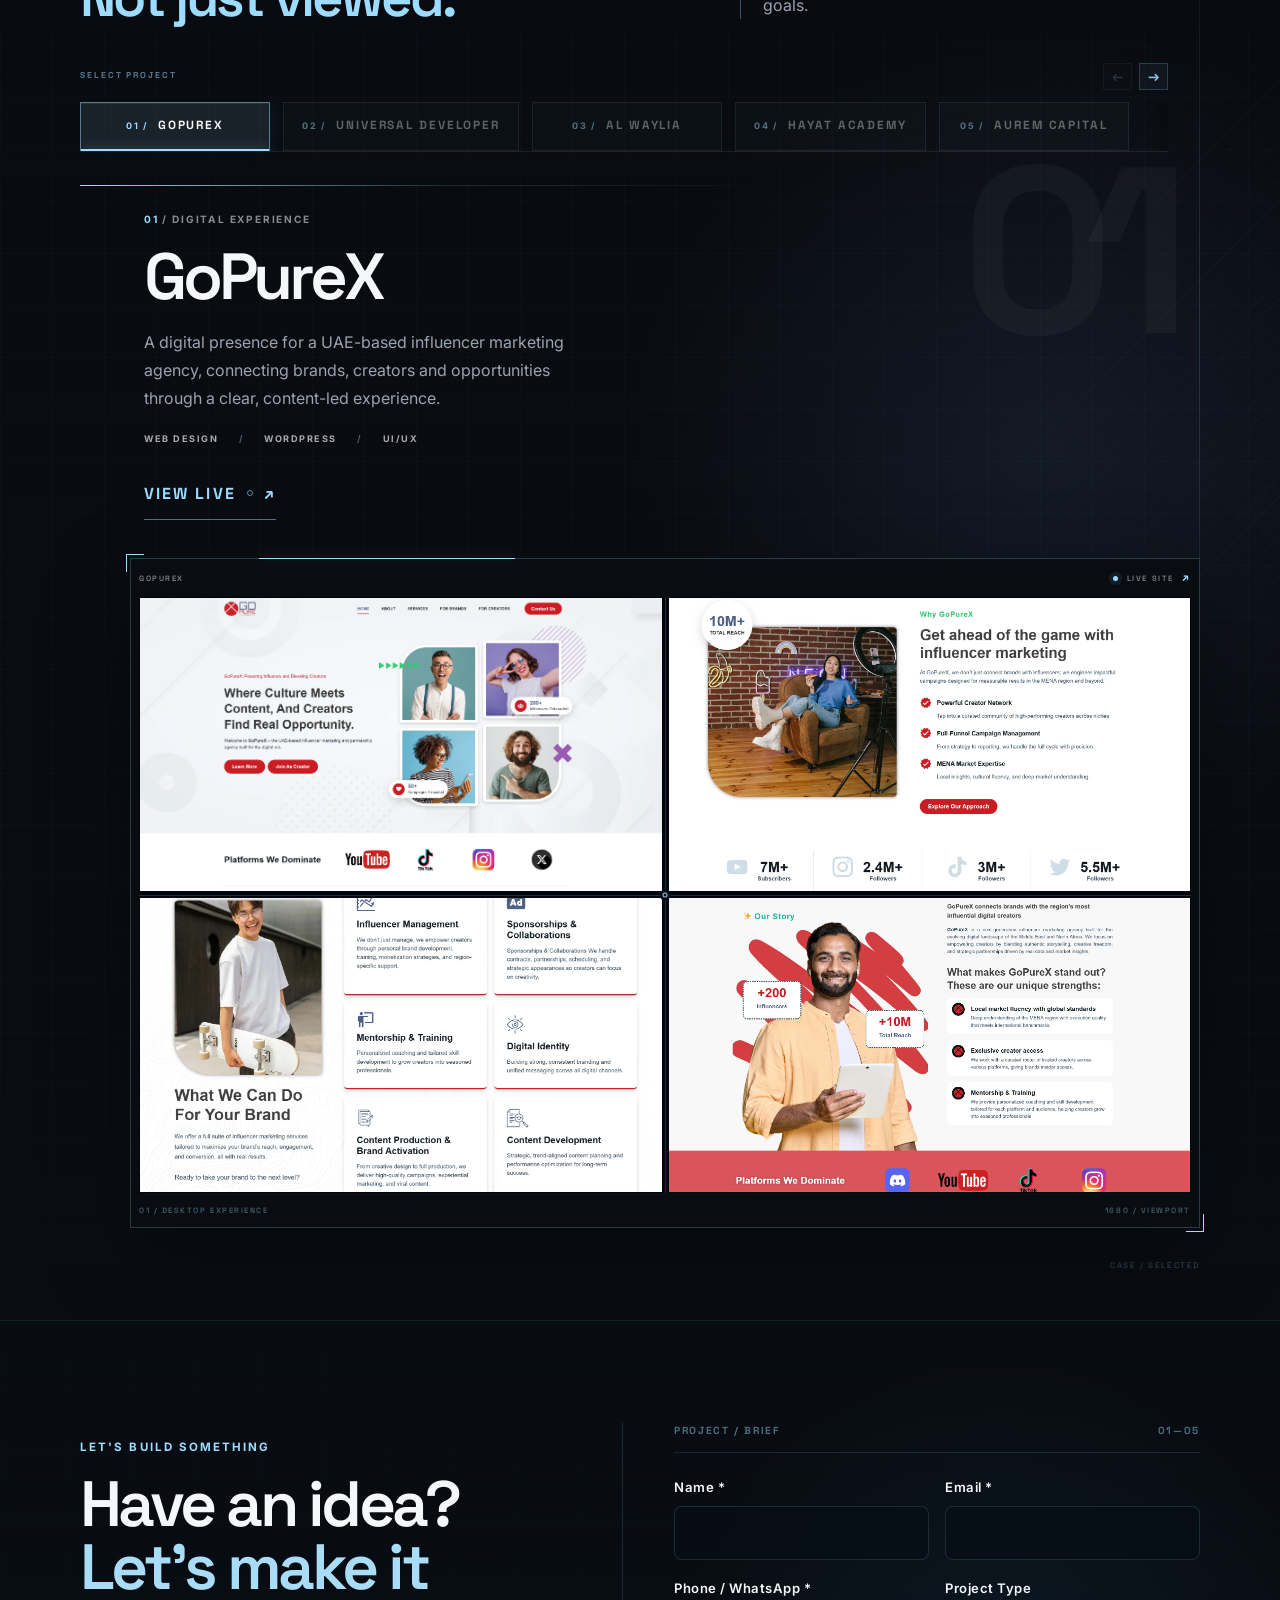
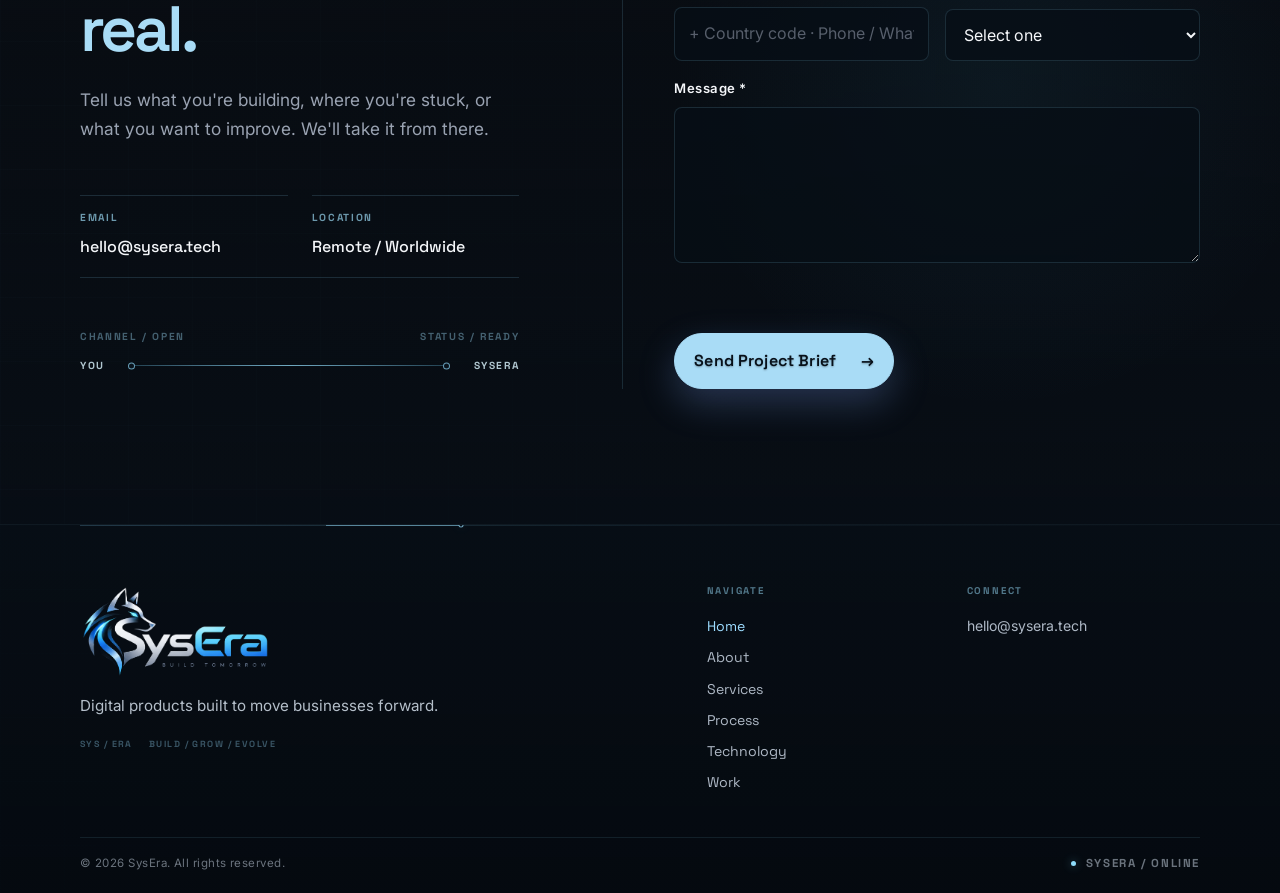
==== commit 407df94e: "Add Arabic site and refine bilingual sections" ====
--- a/index.html
+++ b/index.html
@@ -8,6 +8,8 @@
     <meta name="robots" content="index, follow, max-image-preview:large" />
     <meta name="theme-color" content="#08090D" />
     <link rel="canonical" href="https://sysera.tech/" />
+    <link rel="alternate" hreflang="en" href="https://sysera.tech/" />
+    <link rel="alternate" hreflang="ar" href="https://sysera.tech/ar/" />
     <meta property="og:type" content="website" />
     <meta property="og:site_name" content="SysEra" />
     <meta property="og:title" content="SysEra | Build the Change. Software, Web &amp; Digital Growth" />
@@ -24,7 +26,7 @@
     <meta name="twitter:description" content="SysEra builds high-performance websites, WordPress &amp; WooCommerce experiences, custom software, SEO and digital growth solutions for ambitious businesses." />
     <meta name="twitter:image" content="https://sysera.tech/assets/images/social/sys-era-social-preview.jpg" />
     <meta name="twitter:image:alt" content="SysEra — Software Development & Digital Solutions" />
-    <link rel="icon" type="image/png" sizes="512x512" href="assets/logo/sys-era-favicon.png" />
+    <link rel="icon" type="image/png" sizes="1254x1254" href="assets/logo/sys-era-favicon.png" />
     <script type="application/ld+json">
       {
         "@context": "https://schema.org",
@@ -53,8 +55,9 @@
     </script>
     <link rel="preconnect" href="https://fonts.googleapis.com" />
     <link rel="preconnect" href="https://fonts.gstatic.com" crossorigin />
-    <link href="https://fonts.googleapis.com/css2?family=Inter:wght@400;500;600;700&family=Sora:wght@600&family=Space+Grotesk:wght@500;600;700&display=swap" rel="stylesheet" />
+    <link href="https://fonts.googleapis.com/css2?family=Cairo:wght@500;600&family=Inter:wght@400;500;600;700&family=Sora:wght@600&family=Space+Grotesk:wght@500;600;700&display=swap" rel="stylesheet" />
     <link rel="stylesheet" href="css/style.css" />
+    <script src="js/language.js"></script>
   </head>
   <body>
     <header class="site-header" id="top">
@@ -69,8 +72,10 @@
             <a href="#about" data-view-route="about">About</a>
             <a href="#services" data-view-route="services">Services</a>
             <a href="#process" data-view-route="process">Process</a>
+            <a href="#technology" data-view-route="technology">Technology</a>
             <a href="#selected-work" data-view-route="selected-work">Work</a>
             <a href="#contact" data-view-route="contact">Contact</a>
+            <a href="ar/index.html" class="language-switch" data-language="ar" lang="ar" hreflang="ar" aria-label="التبديل إلى العربية"><svg viewBox="0 0 24 24" aria-hidden="true" focusable="false"><circle cx="12" cy="12" r="9" /><path d="M3 12h18M12 3c2.5 2.5 3.8 5.5 3.8 9s-1.3 6.5-3.8 9M12 3c-2.5 2.5-3.8 5.5-3.8 9s1.3 6.5 3.8 9" /></svg>عربي</a>
           </nav>
 
           <a href="#contact" class="btn btn-primary nav-cta" data-view-route="contact">Let's Talk</a>
@@ -544,12 +549,14 @@
             </svg>
 
             <div class="tech-core" aria-label="SysEra stack core">
-              <span class="core-index">CORE / 00</span>
-              <strong>SYSERA</strong>
-              <span class="core-stack">/ STACK</span>
-              <span class="core-divider"></span>
-              <span class="core-status"><i></i> STATUS&nbsp;&nbsp;READY</span>
-              <span class="core-approach">FIT &gt; HYPE</span>
+              <div class="tech-core-content">
+                <span class="core-index">CORE / 00</span>
+                <strong>SYSERA</strong>
+                <span class="core-stack">/ STACK</span>
+                <span class="core-divider"></span>
+                <span class="core-status"><i></i> STATUS&nbsp;&nbsp;READY</span>
+                <span class="core-approach">FIT &gt; HYPE</span>
+              </div>
             </div>
 
             <section class="tech-layer tech-layer-web" aria-labelledby="layer-web-title">
--- a/css/style.css
+++ b/css/style.css
@@ -246,6 +246,45 @@
   transform: translate(-50%, 0) scale(1);
 }
 
+.site-nav .language-switch {
+  border-inline-start: 1px solid rgba(129, 202, 248, 0.25);
+  padding-inline-start: 0.9rem;
+  color: #9ddcff;
+  white-space: nowrap;
+}
+
+.site-nav .language-switch[lang="ar"] {
+  display: inline-flex;
+  align-items: center;
+  gap: 0.4rem;
+  font-family: "Cairo", "Segoe UI", sans-serif;
+}
+
+.site-nav .language-switch[lang="ar"] svg {
+  width: 14px;
+  height: 14px;
+  flex: none;
+  fill: none;
+  stroke: currentColor;
+  stroke-width: 1.5;
+}
+
+@media (min-width: 761px) and (max-width: 980px) {
+  .site-header .nav-shell {
+    grid-template-columns: minmax(140px, 1fr) auto minmax(115px, 1fr);
+    gap: 0.75rem;
+  }
+
+  .site-header .site-nav {
+    gap: 0.5rem;
+  }
+
+  .site-header .nav-cta {
+    min-width: 0;
+    padding-inline: 0.9rem;
+  }
+}
+
 .nav-cta {
   justify-self: end;
   min-width: 116px;
@@ -2348,9 +2387,9 @@
 
 .process-stage-code {
   padding-top: 0.25rem;
-  color: rgba(139, 190, 219, 0.3);
+  color: rgba(139, 190, 219, 0.62);
   font-family: "Space Grotesk", monospace;
-  font-size: 0.48rem;
+  font-size: 0.82rem;
   font-weight: 600;
   letter-spacing: 0.14em;
   white-space: nowrap;
@@ -2369,7 +2408,7 @@
 }
 
 .process-copy h3 {
-  margin: 0 0 0.6rem;
+  margin: 0 0 1.1rem;
   font-family: "Space Grotesk", "Segoe UI", sans-serif;
   font-size: clamp(1.35rem, 2vw, 1.8rem);
   font-weight: 600;
@@ -2677,7 +2716,8 @@
 .tech-core::before { top: -5px; left: calc(50% - 5px); }
 .tech-core::after { right: -5px; top: calc(50% - 5px); }
 
-.tech-core > * { transform: rotate(-45deg); }
+.tech-core-content { display: contents; }
+.tech-core-content > * { transform: rotate(-45deg); }
 .core-index,
 .core-status,
 .core-approach {
@@ -2828,15 +2868,10 @@
   line-height: 1.6;
 }
 
-.tech-layer-data .tech-nodes,
-.tech-layer-data .layer-note {
-  transform: translateY(28px);
-}
-
-.tech-layer-ai p,
-.tech-layer-ai .layer-note {
-  transform: translateY(31px);
-}
+.tech-layer-ai header { margin-bottom: 2.25rem; }
+
+.tech-layer-data .tech-nodes li { margin-bottom: 0.35rem; }
+.tech-layer-data .layer-note { margin-top: 0.4rem; }
 
 .layer-note {
   display: block;
@@ -3541,7 +3576,7 @@
   }
 
   .process-stage-code {
-    font-size: 0.44rem;
+    font-size: 0.78rem;
   }
 
   .why-intro {
@@ -3622,13 +3657,6 @@
 }
 
 @media (max-width: 980px) {
-  .tech-layer-data .tech-nodes,
-  .tech-layer-data .layer-note,
-  .tech-layer-ai p,
-  .tech-layer-ai .layer-note {
-    transform: translateY(22px);
-  }
-
   .technology-ecosystem {
     grid-template-columns: repeat(2, minmax(0, 1fr));
     grid-template-rows: repeat(2, minmax(210px, auto));
@@ -3845,13 +3873,6 @@
     transform: none;
   }
 
-  .tech-layer-data .tech-nodes,
-  .tech-layer-data .layer-note,
-  .tech-layer-ai p,
-  .tech-layer-ai .layer-note {
-    transform: translateY(16px);
-  }
-
   .tech-section {
     padding: 5.25rem 0;
   }
@@ -3898,6 +3919,30 @@
     height: 138px;
     margin: 1rem auto 2rem;
     transform: rotate(45deg);
+  }
+
+  .tech-core-content {
+    display: flex;
+    flex-direction: column;
+    align-items: center;
+    justify-content: center;
+    width: 100%;
+    height: 100%;
+    transform: rotate(-45deg) translateY(-8px);
+  }
+
+  .tech-core-content > * { transform: none; }
+  .tech-core-content .core-index { margin-bottom: 0.25rem; font-size: 0.52rem; }
+  .tech-core-content .core-stack { margin-top: 0.08rem; font-size: 0.68rem; }
+  .tech-core-content .core-divider { margin: 0.3rem 0 0.25rem; }
+  .tech-core-content .core-status { width: 94px; font-size: 0.5rem; text-align: left; white-space: nowrap; }
+  html[lang="en"] #technology .tech-core-content .core-status { margin-top: 0.25rem; }
+  .tech-core-content .core-approach {
+    margin-top: 0.5rem;
+    color: rgba(174, 216, 236, 0.72);
+    font-size: 0.54rem;
+    text-align: center;
+    white-space: nowrap;
   }
 
   .tech-layer,
@@ -3949,6 +3994,10 @@
     margin-bottom: 0.9rem;
   }
 
+  .tech-layer-ai header {
+    margin-bottom: 2.75rem;
+  }
+
   .tech-chain li:not(:last-child)::after {
     display: none;
   }
@@ -3997,9 +4046,10 @@
   }
 
   .process-stage {
-    grid-template-rows: auto 50px auto;
+    grid-template-rows: auto 84px auto;
+    row-gap: 0.5rem;
     min-height: 190px;
-    padding: 0.7rem 1rem 0.8rem 74px;
+    padding: 0.7rem 1rem 1.8rem 74px;
   }
 
   .process-plan,
@@ -4024,7 +4074,22 @@
   }
 
   .process-visual {
-    height: 50px;
+    height: 84px;
+  }
+
+  #process .process-discover {
+    grid-template-rows: auto 160px auto;
+  }
+
+  #process .process-discover .process-visual {
+    top: 36px;
+    width: min(100%, 270px);
+    align-self: start;
+  }
+
+  #process .process-launch .process-visual {
+    width: calc(100% - 96px - env(safe-area-inset-right, 0px));
+    justify-self: start;
   }
 
   .process-plan .process-visual,
@@ -4197,6 +4262,12 @@
     display: none;
   }
 
+  .site-nav .language-switch {
+    border-inline-start: 0;
+    border-top: 1px solid rgba(129, 202, 248, 0.2);
+    padding-inline-start: 0.85rem;
+  }
+
   .hero {
     min-height: 760px;
     padding-top: 7rem;
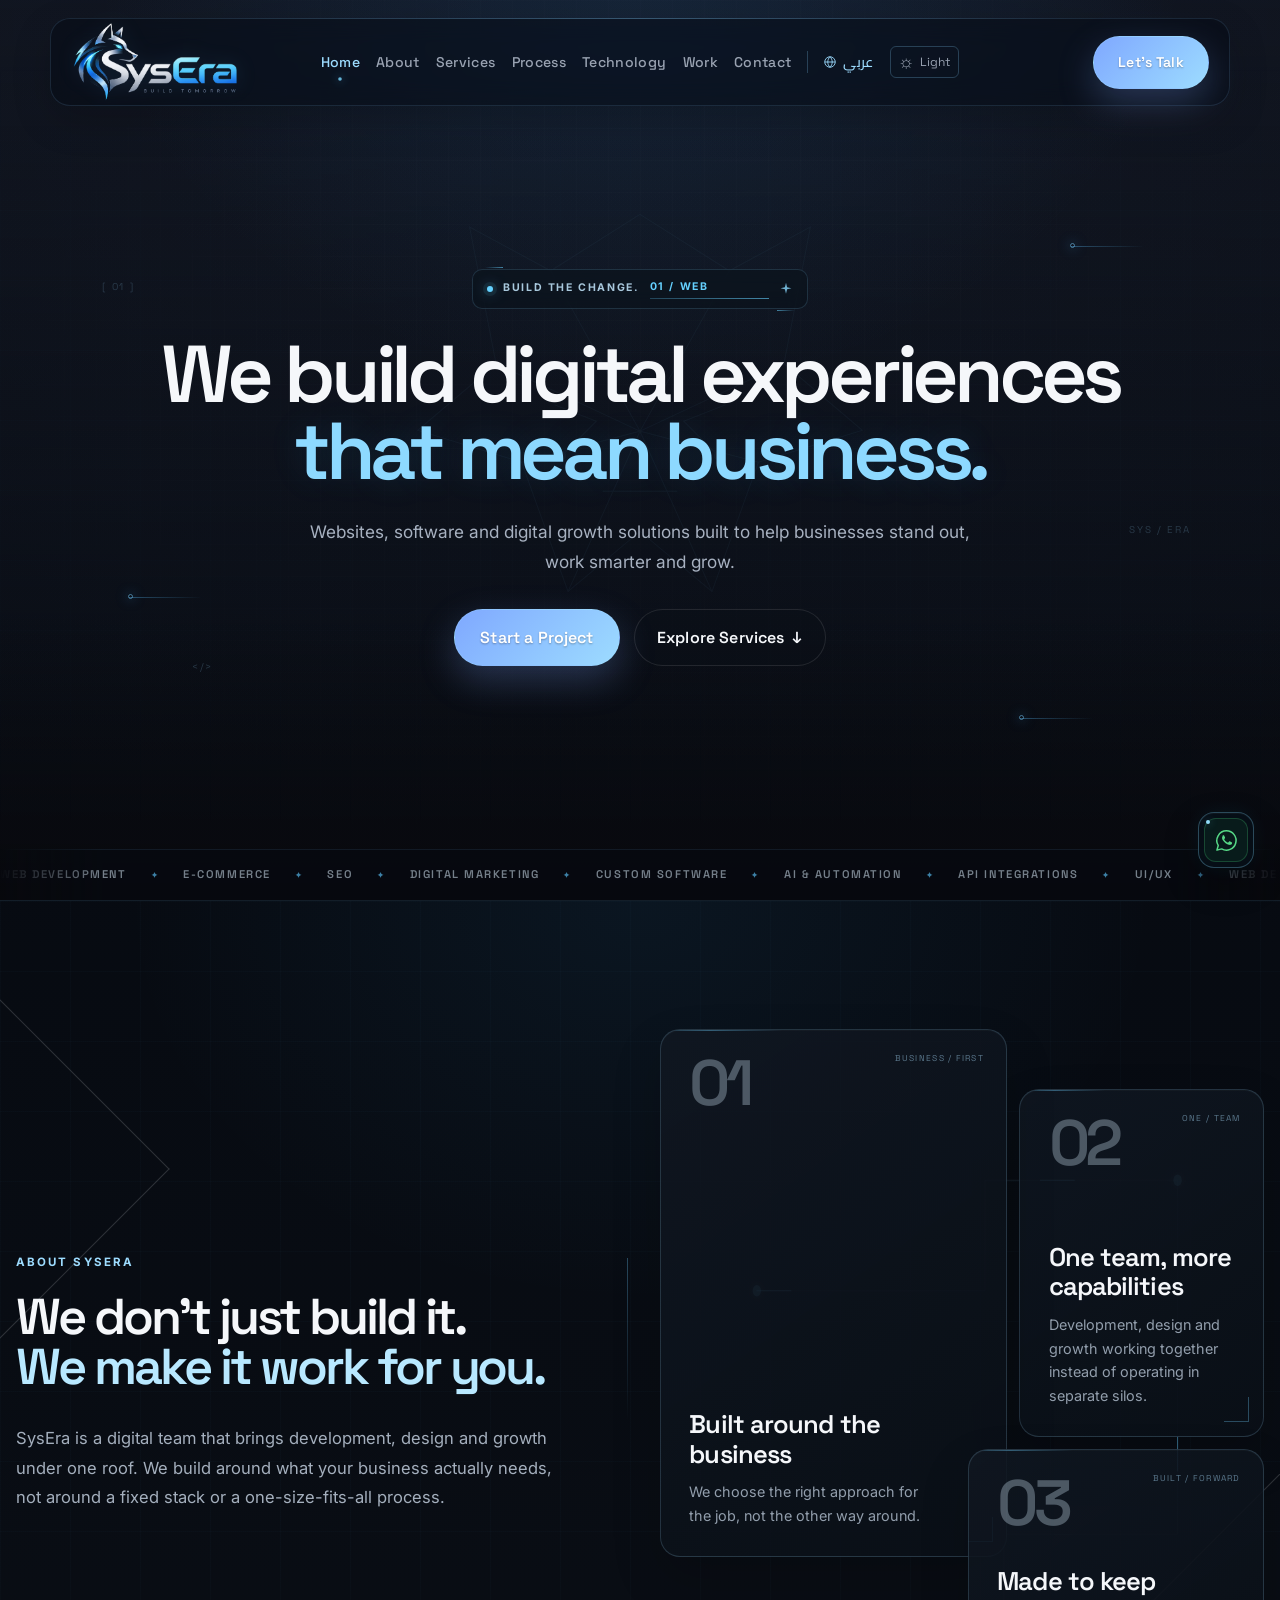
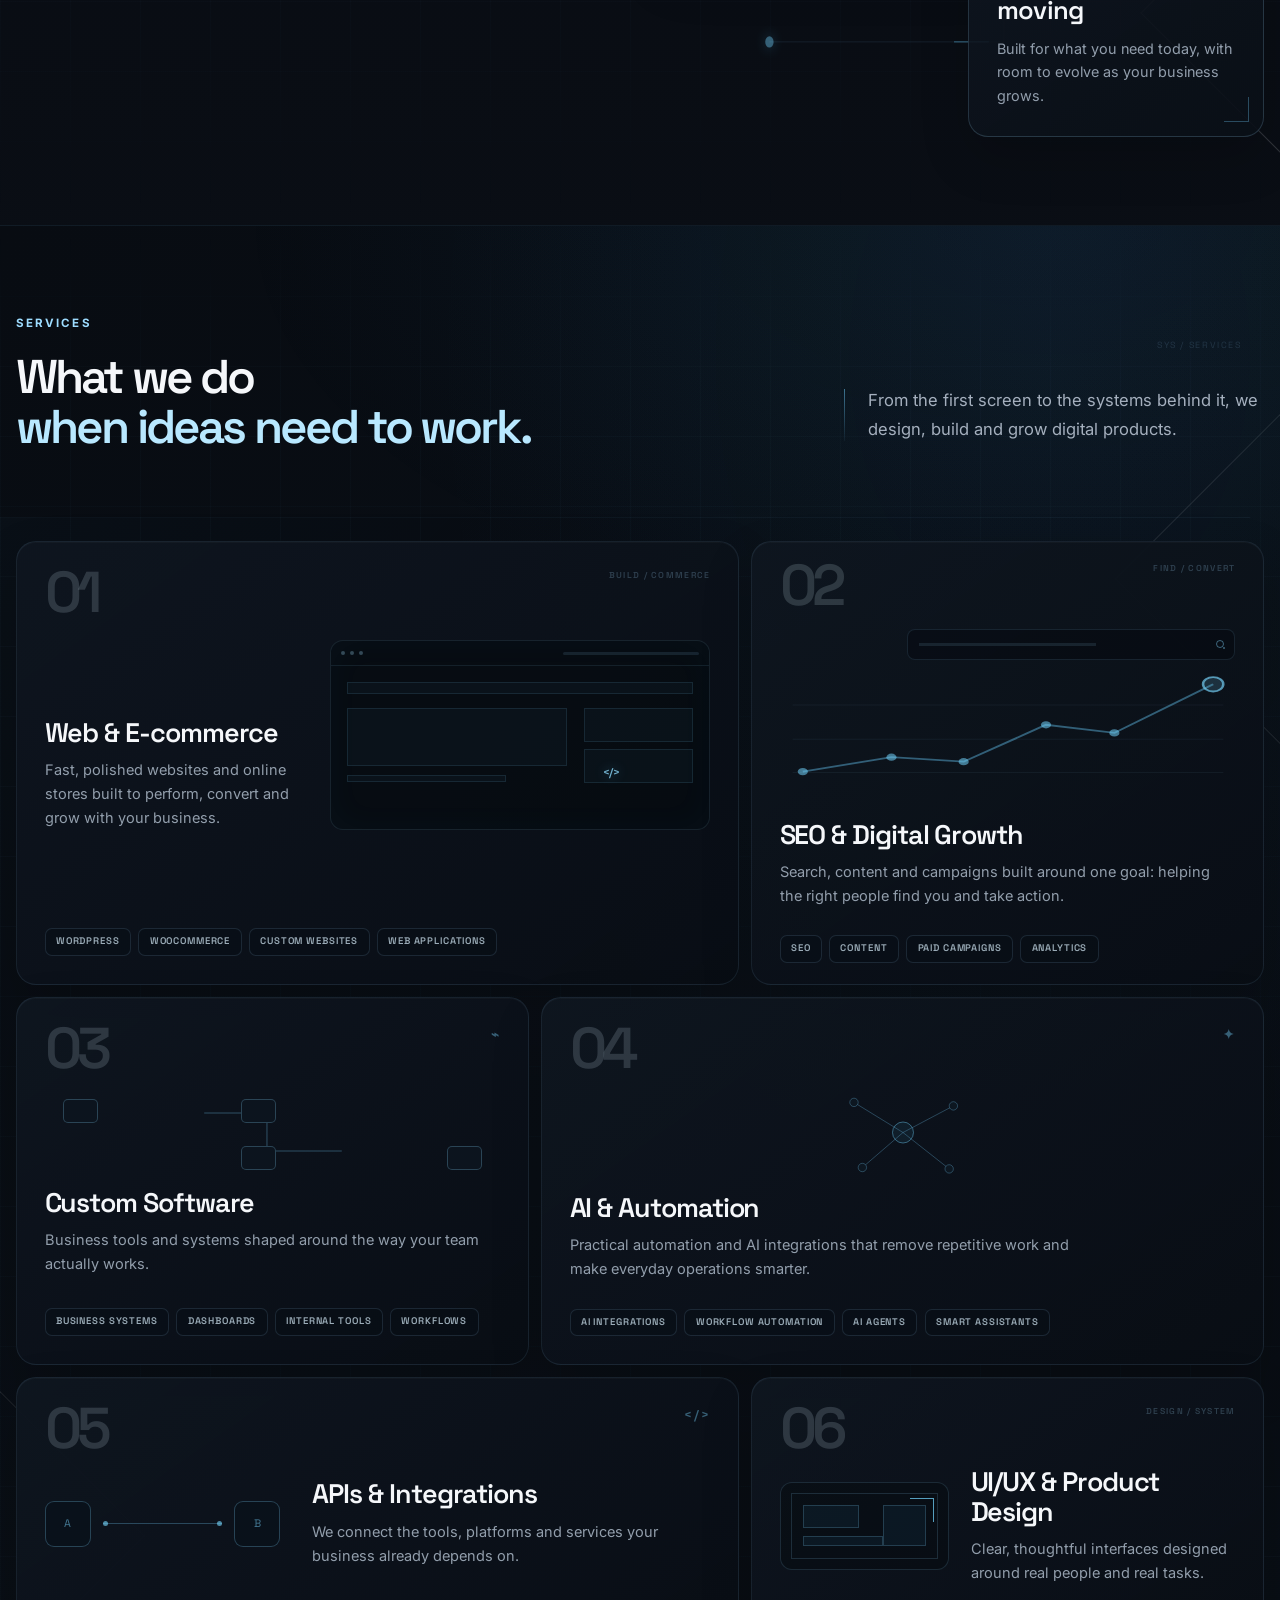
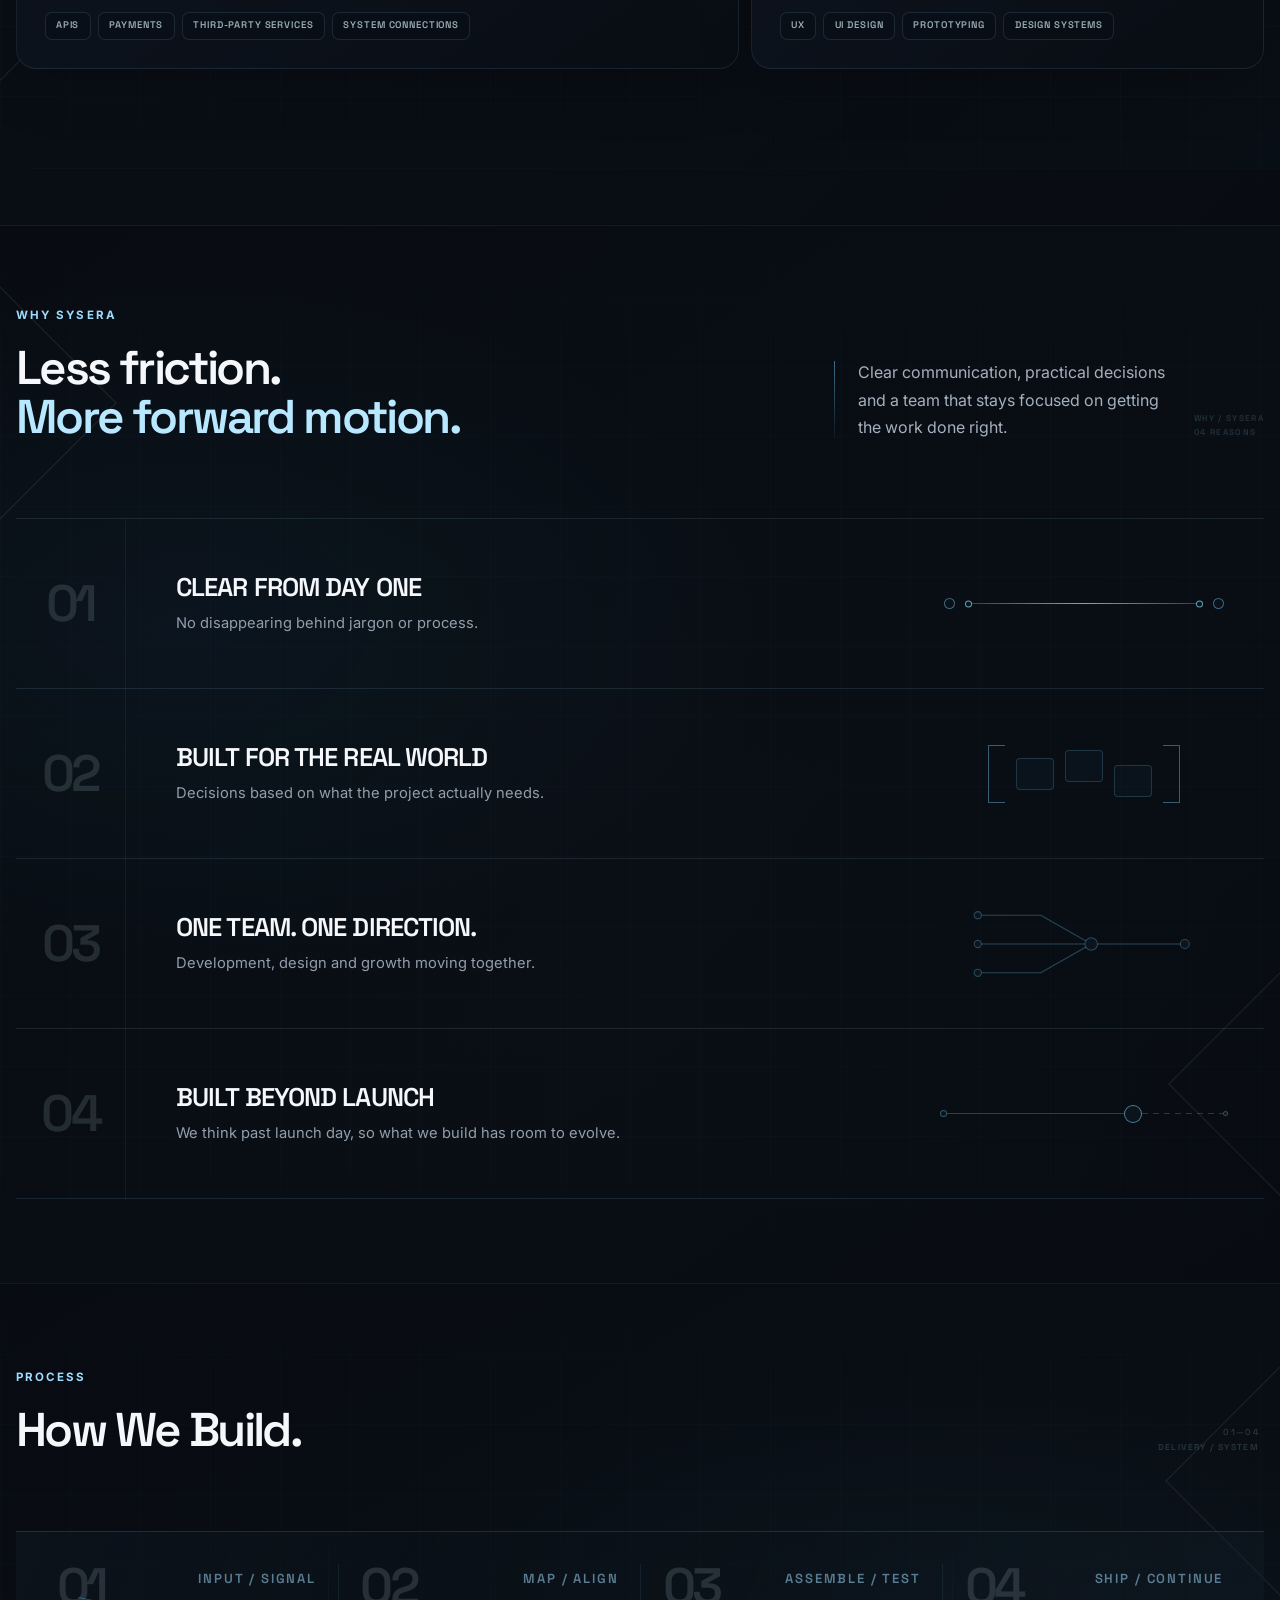
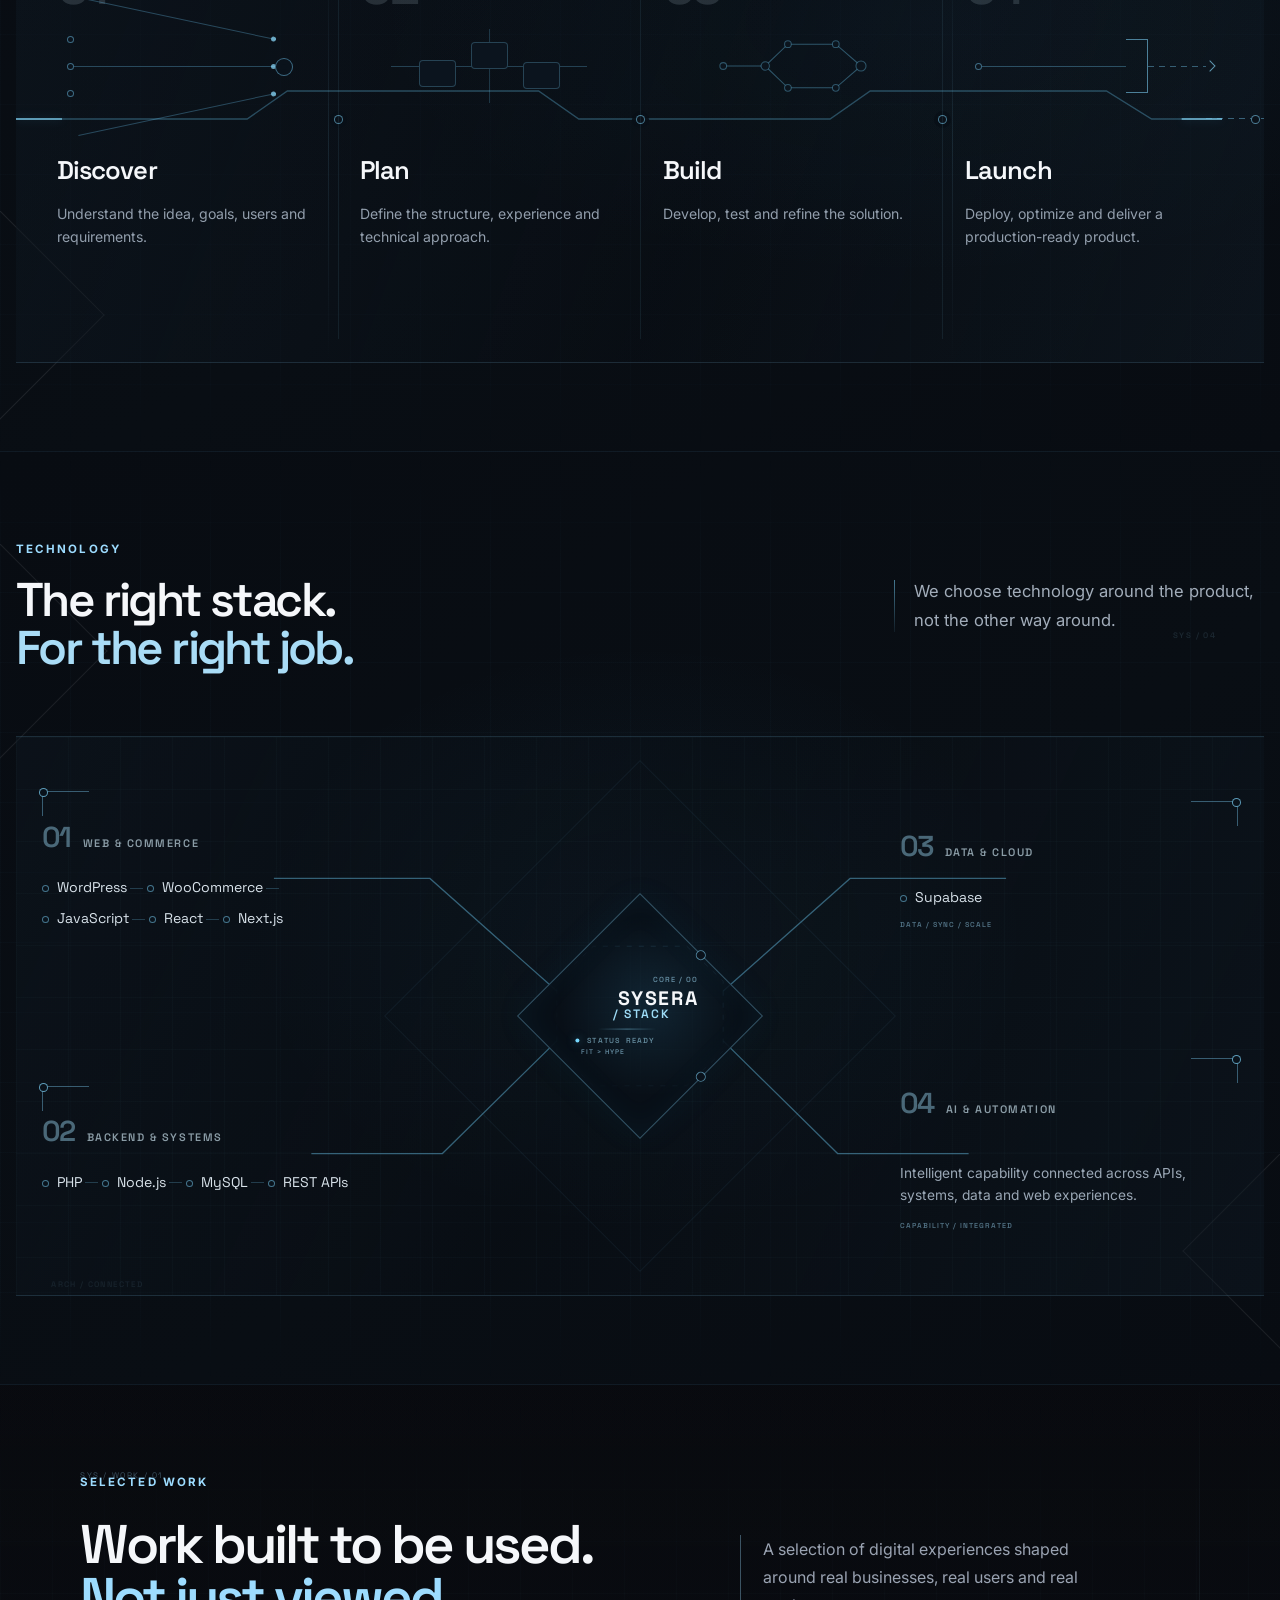
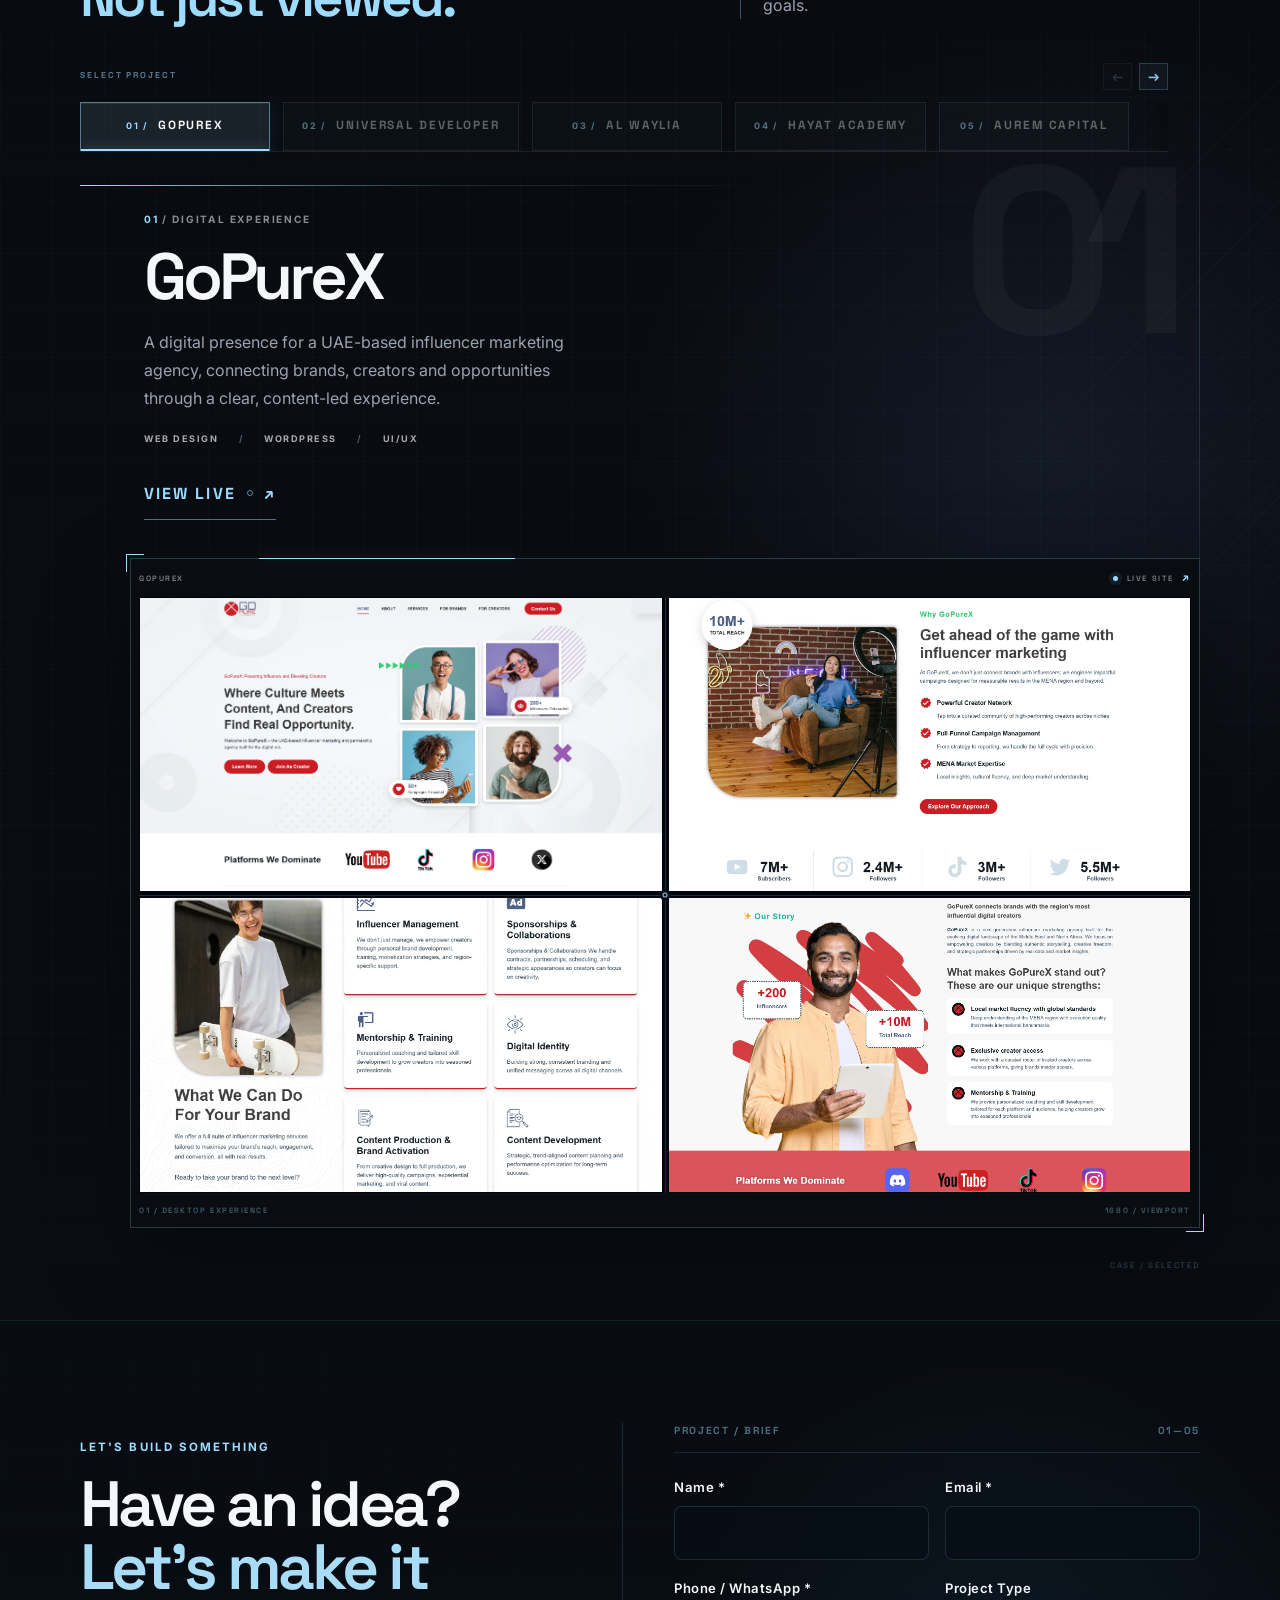
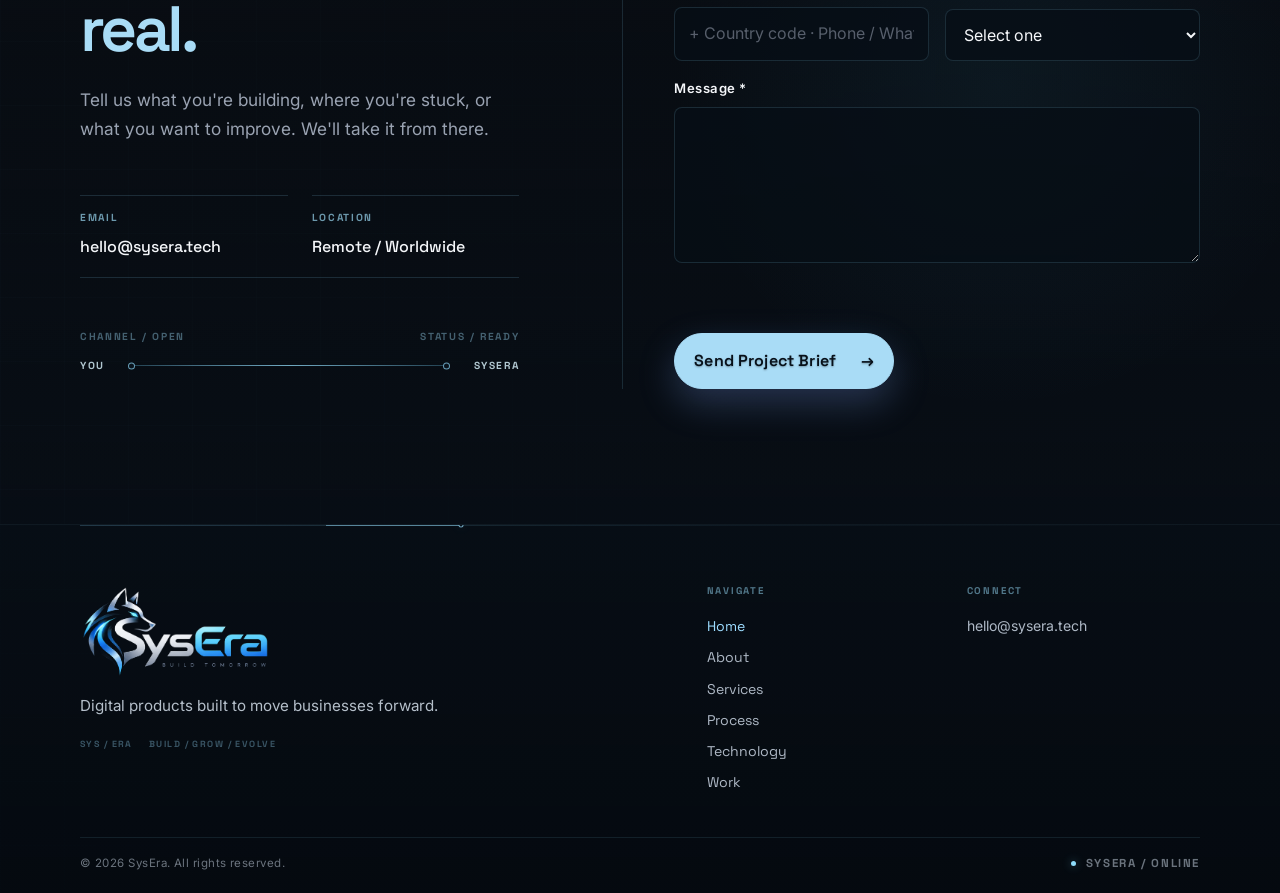
==== commit ca370c3e: "Add bilingual light mode and refine site interactions" ====
--- a/index.html
+++ b/index.html
@@ -9,7 +9,7 @@
     <meta name="theme-color" content="#08090D" />
     <link rel="canonical" href="https://sysera.tech/" />
     <link rel="alternate" hreflang="en" href="https://sysera.tech/" />
-    <link rel="alternate" hreflang="ar" href="https://sysera.tech/ar/" />
+    <link rel="alternate" hreflang="ar" href="https://sysera.tech/ar" />
     <meta property="og:type" content="website" />
     <meta property="og:site_name" content="SysEra" />
     <meta property="og:title" content="SysEra | Build the Change. Software, Web &amp; Digital Growth" />
@@ -53,6 +53,7 @@
         ]
       }
     </script>
+    <script src="js/theme.js"></script>
     <link rel="preconnect" href="https://fonts.googleapis.com" />
     <link rel="preconnect" href="https://fonts.gstatic.com" crossorigin />
     <link href="https://fonts.googleapis.com/css2?family=Cairo:wght@500;600&family=Inter:wght@400;500;600;700&family=Sora:wght@600&family=Space+Grotesk:wght@500;600;700&display=swap" rel="stylesheet" />
@@ -75,7 +76,8 @@
             <a href="#technology" data-view-route="technology">Technology</a>
             <a href="#selected-work" data-view-route="selected-work">Work</a>
             <a href="#contact" data-view-route="contact">Contact</a>
-            <a href="ar/index.html" class="language-switch" data-language="ar" lang="ar" hreflang="ar" aria-label="التبديل إلى العربية"><svg viewBox="0 0 24 24" aria-hidden="true" focusable="false"><circle cx="12" cy="12" r="9" /><path d="M3 12h18M12 3c2.5 2.5 3.8 5.5 3.8 9s-1.3 6.5-3.8 9M12 3c-2.5 2.5-3.8 5.5-3.8 9s1.3 6.5 3.8 9" /></svg>عربي</a>
+            <a href="/ar" class="language-switch" data-language="ar" lang="ar" hreflang="ar" aria-label="التبديل إلى العربية"><svg viewBox="0 0 24 24" aria-hidden="true" focusable="false"><circle cx="12" cy="12" r="9" /><path d="M3 12h18M12 3c2.5 2.5 3.8 5.5 3.8 9s-1.3 6.5-3.8 9M12 3c-2.5 2.5-3.8 5.5-3.8 9s1.3 6.5 3.8 9" /></svg>عربي</a>
+            <button class="theme-toggle" type="button" data-theme-toggle aria-label="Light mode is off; switch to light mode" aria-pressed="false"><span data-theme-icon aria-hidden="true">☼</span><span class="theme-toggle-label">Light</span></button>
           </nav>
 
           <a href="#contact" class="btn btn-primary nav-cta" data-view-route="contact">Let's Talk</a>
@@ -179,7 +181,7 @@
               <circle cx="116" cy="418" r="4" />
             </svg>
 
-            <article class="philosophy-block philosophy-primary reveal about-reveal about-reveal-card-one">
+            <article class="philosophy-block philosophy-primary reveal about-reveal about-reveal-card-one" tabindex="0">
               <span class="philosophy-number">01</span>
               <span class="philosophy-detail" aria-hidden="true">BUSINESS / FIRST</span>
               <div class="philosophy-copy">
@@ -189,7 +191,7 @@
               <span class="block-corner" aria-hidden="true"></span>
             </article>
 
-            <article class="philosophy-block philosophy-secondary reveal about-reveal about-reveal-card-two">
+            <article class="philosophy-block philosophy-secondary reveal about-reveal about-reveal-card-two" tabindex="0">
               <span class="philosophy-number">02</span>
               <span class="philosophy-detail" aria-hidden="true">ONE / TEAM</span>
               <div class="philosophy-copy">
@@ -199,7 +201,7 @@
               <span class="block-corner" aria-hidden="true"></span>
             </article>
 
-            <article class="philosophy-block philosophy-tertiary reveal about-reveal about-reveal-card-three">
+            <article class="philosophy-block philosophy-tertiary reveal about-reveal about-reveal-card-three" tabindex="0">
               <span class="philosophy-number">03</span>
               <span class="philosophy-detail" aria-hidden="true">BUILT / FORWARD</span>
               <div class="philosophy-copy">
@@ -538,13 +540,13 @@
           <div class="technology-ecosystem reveal" aria-label="SysEra technology ecosystem">
             <svg class="ecosystem-links" viewBox="0 0 1200 560" preserveAspectRatio="none" aria-hidden="true">
               <path class="ecosystem-link ecosystem-link-web" d="M248 142 H398 L520 255" />
-              <path class="ecosystem-signal ecosystem-signal-web" d="M248 142 H398 L520 255" />
+              <path class="ecosystem-signal ecosystem-signal-web" pathLength="100" d="M248 142 H398 L520 255" />
               <path class="ecosystem-link ecosystem-link-backend" d="M284 418 H410 L520 305" />
-              <path class="ecosystem-signal ecosystem-signal-backend" d="M284 418 H410 L520 305" />
+              <path class="ecosystem-signal ecosystem-signal-backend" pathLength="100" d="M284 418 H410 L520 305" />
               <path class="ecosystem-link ecosystem-link-data" d="M952 142 H802 L680 255" />
-              <path class="ecosystem-signal ecosystem-signal-data" d="M952 142 H802 L680 255" />
+              <path class="ecosystem-signal ecosystem-signal-data" pathLength="100" d="M952 142 H802 L680 255" />
               <path class="ecosystem-link ecosystem-link-ai" d="M916 418 H790 L680 305" />
-              <path class="ecosystem-signal ecosystem-signal-ai" d="M916 418 H790 L680 305" />
+              <path class="ecosystem-signal ecosystem-signal-ai" pathLength="100" d="M916 418 H790 L680 305" />
               <path class="ecosystem-orbit" d="M520 245 L555 210 H645 L680 245 V315 L645 350 H555 L520 315 Z" />
             </svg>
 
@@ -559,7 +561,7 @@
               </div>
             </div>
 
-            <section class="tech-layer tech-layer-web" aria-labelledby="layer-web-title">
+            <section class="tech-layer tech-layer-web" aria-labelledby="layer-web-title" tabindex="0">
               <header><span>01</span><h3 id="layer-web-title">WEB &amp; COMMERCE</h3></header>
               <ul class="tech-nodes tech-chain" aria-label="Web and commerce technologies">
                 <li tabindex="0">WordPress</li>
@@ -570,7 +572,7 @@
               </ul>
             </section>
 
-            <section class="tech-layer tech-layer-backend" aria-labelledby="layer-backend-title">
+            <section class="tech-layer tech-layer-backend" aria-labelledby="layer-backend-title" tabindex="0">
               <header><span>02</span><h3 id="layer-backend-title">BACKEND &amp; SYSTEMS</h3></header>
               <ul class="tech-nodes tech-chain" aria-label="Backend and systems technologies">
                 <li tabindex="0">PHP</li>
@@ -580,7 +582,7 @@
               </ul>
             </section>
 
-            <section class="tech-layer tech-layer-data" aria-labelledby="layer-data-title">
+            <section class="tech-layer tech-layer-data" aria-labelledby="layer-data-title" tabindex="0">
               <header><span>03</span><h3 id="layer-data-title">DATA &amp; CLOUD</h3></header>
               <ul class="tech-nodes" aria-label="Data and cloud technologies">
                 <li tabindex="0">Supabase</li>
@@ -588,7 +590,7 @@
               <span class="layer-note">DATA / SYNC / SCALE</span>
             </section>
 
-            <section class="tech-layer tech-layer-ai" aria-labelledby="layer-ai-title">
+            <section class="tech-layer tech-layer-ai" aria-labelledby="layer-ai-title" tabindex="0">
               <header><span>04</span><h3 id="layer-ai-title">AI &amp; AUTOMATION</h3></header>
               <p>Intelligent capability connected across APIs, systems, data and web experiences.</p>
               <span class="layer-note">CAPABILITY / INTEGRATED</span>
--- a/css/style.css
+++ b/css/style.css
@@ -328,6 +328,16 @@
   color: var(--text);
 }
 
+@media (min-width: 981px) {
+  html[lang="en"] .site-header .nav-shell {
+    grid-template-columns: minmax(170px, 1fr) auto minmax(116px, 1fr);
+  }
+
+  html[lang="en"] .site-header .site-nav {
+    gap: clamp(0.7rem, 1.4vw, 1rem);
+  }
+}
+
 .detail-label {
   color: var(--muted);
   font-size: 0.72rem;
@@ -948,7 +958,7 @@
   min-width: 0;
   padding: clamp(1.35rem, 2.2vw, 2rem);
   overflow: hidden;
-  border: 1px solid rgba(141, 193, 225, 0.11);
+  border: 1px solid rgba(141, 193, 225, 0.2);
   border-radius: 20px;
   background: linear-gradient(145deg, rgba(16, 23, 33, 0.88), rgba(10, 15, 23, 0.92));
   box-shadow: inset 0 1px rgba(255, 255, 255, 0.025), 0 22px 50px rgba(0, 0, 0, 0.16);
@@ -962,8 +972,8 @@
   left: 12%;
   width: 42%;
   height: 1px;
-  background: linear-gradient(90deg, transparent, rgba(102, 204, 255, 0.42), transparent);
-  opacity: 0.35;
+  background: linear-gradient(90deg, transparent, rgba(102, 204, 255, 0.65), transparent);
+  opacity: 0.58;
   transform: translateX(-45%);
   transition: opacity 320ms ease, transform 520ms cubic-bezier(0.22, 1, 0.36, 1);
 }
@@ -973,23 +983,9 @@
   position: absolute;
   inset: 0;
   opacity: 0;
-  background: radial-gradient(circle at 20% 0%, rgba(55, 174, 240, 0.09), transparent 48%);
+  background: radial-gradient(circle at 20% 0%, rgba(55, 174, 240, 0.17), transparent 48%);
   transition: opacity 320ms ease;
   pointer-events: none;
-}
-
-.philosophy-block:hover {
-  border-color: rgba(106, 202, 251, 0.28);
-  box-shadow: inset 0 1px rgba(255, 255, 255, 0.035), 0 24px 55px rgba(0, 0, 0, 0.22), 0 0 28px rgba(42, 157, 225, 0.06);
-}
-
-.philosophy-block:hover::before {
-  opacity: 0.95;
-  transform: translateX(90%);
-}
-
-.philosophy-block:hover::after {
-  opacity: 1;
 }
 
 .philosophy-primary {
@@ -1012,7 +1008,7 @@
 .philosophy-number {
   position: relative;
   z-index: 1;
-  color: rgba(165, 184, 197, 0.22);
+  color: rgba(165, 184, 197, 0.42);
   font-family: "Space Grotesk", sans-serif;
   font-size: clamp(3rem, 5vw, 5.4rem);
   font-weight: 600;
@@ -1021,16 +1017,11 @@
   transition: color 320ms ease, text-shadow 320ms ease;
 }
 
-.philosophy-block:hover .philosophy-number {
-  color: rgba(128, 216, 255, 0.74);
-  text-shadow: 0 0 24px rgba(67, 184, 241, 0.18);
-}
-
 .philosophy-detail {
   position: absolute;
   top: 1.35rem;
   right: 1.4rem;
-  color: rgba(139, 181, 208, 0.3);
+  color: rgba(139, 181, 208, 0.62);
   font-family: "Space Grotesk", monospace;
   font-size: 0.53rem;
   letter-spacing: 0.15em;
@@ -1068,16 +1059,10 @@
   bottom: 0.85rem;
   width: 25px;
   height: 25px;
-  opacity: 0.35;
+  opacity: 0.58;
   border-right: 1px solid rgba(110, 204, 251, 0.55);
   border-bottom: 1px solid rgba(110, 204, 251, 0.55);
   transition: width 320ms ease, height 320ms ease, opacity 320ms ease;
-}
-
-.philosophy-block:hover .block-corner {
-  width: 34px;
-  height: 34px;
-  opacity: 0.8;
 }
 
 .about-reveal {
@@ -2675,14 +2660,15 @@
   vector-effect: non-scaling-stroke;
 }
 
-.ecosystem-link { stroke: rgba(104, 191, 232, 0.26); stroke-width: 1.15; }
-.ecosystem-orbit { stroke: rgba(112, 204, 245, 0.2); stroke-width: 1; stroke-dasharray: 5 7; }
+.ecosystem-link { stroke: rgba(104, 191, 232, 0.46); stroke-width: 1.25; transition: stroke 260ms ease, stroke-width 260ms ease, filter 260ms ease; }
+.ecosystem-orbit { stroke: rgba(112, 204, 245, 0.34); stroke-width: 1; stroke-dasharray: 5 7; }
 .ecosystem-signal {
-  stroke: rgba(143, 222, 255, 0.78);
-  stroke-width: 1.3;
-  stroke-dasharray: 34 420;
+  stroke: #60ddf7;
+  stroke-width: 2.8;
+  stroke-linecap: round;
+  stroke-dasharray: 16 84;
   opacity: 0;
-  filter: drop-shadow(0 0 5px rgba(83, 194, 240, 0.38));
+  filter: drop-shadow(0 0 7px rgba(83, 214, 246, 0.9));
 }
 
 .tech-core {
@@ -2721,7 +2707,7 @@
 .core-index,
 .core-status,
 .core-approach {
-  color: rgba(143, 195, 220, 0.44);
+  color: rgba(143, 195, 220, 0.66);
   font-family: "Space Grotesk", monospace;
   font-size: 0.46rem;
   font-weight: 600;
@@ -2759,24 +2745,24 @@
   top: 0;
   width: 46px;
   height: 24px;
-  border-top: 1px solid rgba(119, 199, 237, 0.18);
+  border-top: 1px solid rgba(119, 199, 237, 0.42);
 }
 
 .tech-layer::after {
   top: -3px;
   width: 7px;
   height: 7px;
-  border: 1px solid rgba(127, 211, 249, 0.48);
+  border: 1px solid rgba(127, 211, 249, 0.72);
   border-radius: 50%;
   background: #09111a;
 }
 
 .tech-layer-web::before,
-.tech-layer-backend::before { left: 1.6rem; border-left: 1px solid rgba(119, 199, 237, 0.18); }
+.tech-layer-backend::before { left: 1.6rem; border-left: 1px solid rgba(119, 199, 237, 0.42); }
 .tech-layer-web::after,
 .tech-layer-backend::after { left: calc(1.6rem - 3px); }
 .tech-layer-data::before,
-.tech-layer-ai::before { right: 1.6rem; border-right: 1px solid rgba(119, 199, 237, 0.18); }
+.tech-layer-ai::before { right: 1.6rem; border-right: 1px solid rgba(119, 199, 237, 0.42); }
 .tech-layer-data::after,
 .tech-layer-ai::after { right: calc(1.6rem - 3px); }
 
@@ -2788,7 +2774,7 @@
 }
 
 .tech-layer header span {
-  color: rgba(145, 201, 226, 0.24);
+  color: rgba(145, 201, 226, 0.48);
   font-family: "Space Grotesk", sans-serif;
   font-size: 1.8rem;
   font-weight: 600;
@@ -2846,15 +2832,14 @@
   background: rgba(108, 195, 236, 0.25);
 }
 
-.tech-nodes li:hover,
 .tech-nodes li:focus-visible {
-  outline: none;
+  outline: 1px solid currentColor;
+  outline-offset: 3px;
   color: #aee7ff;
   text-shadow: 0 0 14px rgba(91, 197, 241, 0.24);
   transform: translateY(-1px);
 }
 
-.tech-nodes li:hover::before,
 .tech-nodes li:focus-visible::before {
   background: rgba(105, 211, 255, 0.58);
   box-shadow: 0 0 10px rgba(86, 195, 241, 0.46);
@@ -2876,34 +2861,14 @@
 .layer-note {
   display: block;
   margin-top: 0.85rem;
-  color: rgba(135, 188, 214, 0.25);
+  color: rgba(135, 188, 214, 0.56);
   font-family: "Space Grotesk", monospace;
   font-size: 0.45rem;
   font-weight: 600;
   letter-spacing: 0.14em;
 }
 
-.technology-ecosystem:has(.tech-layer-web:hover, .tech-layer-web:focus-within) .ecosystem-signal-web,
-.technology-ecosystem:has(.tech-layer-backend:hover, .tech-layer-backend:focus-within) .ecosystem-signal-backend,
-.technology-ecosystem:has(.tech-layer-data:hover, .tech-layer-data:focus-within) .ecosystem-signal-data,
-.technology-ecosystem:has(.tech-layer-ai:hover, .tech-layer-ai:focus-within) .ecosystem-signal-ai {
-  opacity: 1;
-  animation: ecosystemSignal 2.2s linear infinite;
-}
-
-.tech-layer:hover::after,
-.tech-layer:focus-within::after {
-  border-color: rgba(151, 226, 255, 0.86);
-  background: rgba(78, 187, 233, 0.32);
-  box-shadow: 0 0 12px rgba(77, 188, 235, 0.24);
-}
-
-.technology-ecosystem:has(.tech-layer:hover, .tech-layer:focus-within) .tech-core {
-  border-color: rgba(139, 220, 255, 0.52);
-  box-shadow: inset 0 0 32px rgba(65, 169, 216, 0.08), 0 0 42px rgba(38, 139, 190, 0.1);
-}
-
-@keyframes ecosystemSignal { to { stroke-dashoffset: -454; } }
+@keyframes ecosystemSignal { to { stroke-dashoffset: -100; } }
 
 .contact-wrap {
   position: relative;
@@ -5439,3 +5404,505 @@
 @media (prefers-reduced-motion: reduce) {
   .work-project:not([hidden]) { animation: none !important; }
 }
+
+/* Theme control uses the existing navigation on both desktop and mobile. */
+.site-nav .theme-toggle {
+  display: inline-flex;
+  align-items: center;
+  justify-content: center;
+  gap: 0.35rem;
+  padding: 0.35rem 0.45rem;
+  border: 1px solid rgba(129, 202, 248, 0.25);
+  border-radius: 6px;
+  background: transparent;
+  color: var(--muted);
+  font-size: 0.75rem;
+  line-height: 1.2;
+  white-space: nowrap;
+}
+
+.site-nav .theme-toggle[aria-pressed="true"],
+.site-nav .theme-toggle:hover { color: var(--accent-strong); border-color: currentColor; }
+.site-nav .theme-toggle:focus-visible { outline: 2px solid var(--accent-strong); outline-offset: 3px; }
+.theme-toggle span { font-size: 1.15rem; line-height: 1; }
+.theme-toggle .theme-toggle-label { font-size: inherit; }
+
+@media (min-width: 761px) and (max-width: 980px) {
+  .site-header .nav-shell { grid-template-columns: minmax(130px, 1fr) auto minmax(82px, 1fr); gap: 0.5rem; }
+  .site-header .brand img { width: 130px; }
+  .site-header .nav-cta { padding-inline: 0.6rem; }
+  .site-header .site-nav { gap: 0.3rem; }
+  .site-header .site-nav a { white-space: nowrap; font-size: 0.8rem; }
+  .site-nav .theme-toggle-label { display: none; }
+}
+
+@media (min-width: 761px) and (max-width: 850px) {
+  .site-header .nav-shell { grid-template-columns: minmax(115px, 1fr) auto minmax(70px, 1fr); gap: 0.35rem; }
+  .site-header .brand img { width: 115px; }
+}
+
+@media (min-width: 761px) and (max-width: 790px) {
+  .site-header .site-nav { gap: 0.2rem; }
+  .site-header .site-nav a { font-size: 0.77rem; }
+}
+
+@media (max-width: 760px) {
+  .site-nav .theme-toggle { justify-content: flex-start; width: 100%; padding: 0.75rem 0.85rem; font-size: 0.9rem; }
+}
+
+/* Light palette. Dark remains the unmodified default above. */
+:root[data-theme="light"] {
+  color-scheme: light;
+  --bg: #f4f7f9;
+  --bg-soft: #eaf0f4;
+  --surface: #fff;
+  --surface-strong: #e3ebf0;
+  --surface-alt: #edf3f6;
+  --text: #172b3a;
+  --muted: #506574;
+  --border: rgba(23, 54, 74, 0.17);
+  --accent: #096b99;
+  --accent-soft: rgba(8, 117, 159, 0.11);
+  --accent-strong: #075f86;
+  --shadow: 0 18px 46px rgba(34, 68, 87, 0.12);
+}
+
+:root[data-theme="light"] body {
+  background: radial-gradient(circle at top, rgba(67, 164, 209, 0.08), transparent 35%), linear-gradient(180deg, #f4f7f9, #eaf0f4);
+}
+:root[data-theme="light"] body::before { background-image: linear-gradient(rgba(25, 90, 124, 0.035) 1px, transparent 1px), linear-gradient(90deg, rgba(25, 90, 124, 0.035) 1px, transparent 1px); }
+:root[data-theme="light"] .nav-shell { background: rgba(249, 252, 253, calc(0.88 + (var(--nav-compress) * 0.1))); border-color: rgba(31, 103, 137, 0.2); box-shadow: 0 14px 38px rgba(33, 69, 88, 0.12); }
+:root[data-theme="light"] .brand img,
+:root[data-theme="light"] .footer-brand img { filter: brightness(0.55) contrast(1.15) drop-shadow(0 1px 2px rgba(13, 43, 64, 0.2)); }
+:root[data-theme="light"] .site-nav .language-switch { color: var(--accent-strong); }
+:root[data-theme="light"] .site-nav a[aria-current="page"],
+:root[data-theme="light"] .footer-nav a[aria-current="page"] { color: var(--accent-strong); }
+:root[data-theme="light"] .site-nav .theme-toggle { border-color: var(--border); color: var(--text); }
+:root[data-theme="light"] .site-nav .theme-toggle[aria-pressed="true"] { border-color: var(--accent-strong); color: var(--accent-strong); }
+:root[data-theme="light"] .btn-primary { color: #fff; text-shadow: none; border-color: #075f86; box-shadow: 0 10px 28px rgba(8, 104, 147, 0.2); }
+:root[data-theme="light"] .btn-secondary { background: rgba(255, 255, 255, 0.64); }
+
+:root[data-theme="light"] .hero { background: linear-gradient(180deg, rgba(250, 253, 255, 0.55), rgba(233, 242, 247, 0.84)); }
+:root[data-theme="light"] .hero::after { background: linear-gradient(180deg, transparent, rgba(232, 242, 247, 0.92)); }
+:root[data-theme="light"] .hero-grid-lines,
+:root[data-theme="light"] .about-section::before,
+:root[data-theme="light"] .services-section::before,
+:root[data-theme="light"] .why-us-section::before,
+:root[data-theme="light"] .process-section::before,
+:root[data-theme="light"] .tech-section::before,
+:root[data-theme="light"] .contact-section::before,
+:root[data-theme="light"] .site-footer::before,
+:root[data-theme="light"] .work-section::before { opacity: 0.3; }
+:root[data-theme="light"] .wolf-geometry { opacity: 0.18; stroke: #2686b0; fill: none; filter: none; }
+:root[data-theme="light"] .tech-mark { color: #4b758a; }
+:root[data-theme="light"] .data-node { border-color: #2c7f9e; box-shadow: 0 0 8px rgba(30, 123, 161, 0.45); }
+:root[data-theme="light"] .data-node::after { background: linear-gradient(90deg, rgba(38, 126, 161, 0.68), transparent); }
+:root[data-theme="light"] .hero-badge { background: rgba(255, 255, 255, 0.78); color: #315a70; }
+:root[data-theme="light"] .headline-accent,
+:root[data-theme="light"] .about-headline-accent,
+:root[data-theme="light"] .services-headline-accent,
+:root[data-theme="light"] .why-headline-accent,
+:root[data-theme="light"] .tech-intro h2 span,
+:root[data-theme="light"] .contact-copy h2 span:last-child { color: var(--accent-strong); }
+:root[data-theme="light"] .lead,
+:root[data-theme="light"] .about-intro,
+:root[data-theme="light"] .services-summary,
+:root[data-theme="light"] .why-summary,
+:root[data-theme="light"] .tech-summary,
+:root[data-theme="light"] .work-summary { color: var(--muted); }
+:root[data-theme="light"] .hero-secondary,
+:root[data-theme="light"] .capabilities-strip { background: rgba(255, 255, 255, 0.7); }
+:root[data-theme="light"] .capabilities-group { color: #4b6979; }
+
+:root[data-theme="light"] .about-section,
+:root[data-theme="light"] .services-section,
+:root[data-theme="light"] .why-us-section,
+:root[data-theme="light"] .process-section,
+:root[data-theme="light"] .tech-section { background: linear-gradient(145deg, #f4f8fa, #eaf1f5); border-color: var(--border); }
+:root[data-theme="light"] .philosophy-block,
+:root[data-theme="light"] .service-module,
+:root[data-theme="light"] .process-system,
+:root[data-theme="light"] .technology-ecosystem { background: linear-gradient(145deg, rgba(255, 255, 255, 0.95), rgba(238, 246, 249, 0.94)); border-color: var(--border); box-shadow: var(--shadow); }
+:root[data-theme="light"] .philosophy-copy p,
+:root[data-theme="light"] .service-copy p,
+:root[data-theme="light"] .why-copy p,
+:root[data-theme="light"] .process-copy p,
+:root[data-theme="light"] .tech-layer p { color: var(--muted); }
+:root[data-theme="light"] .philosophy-number,
+:root[data-theme="light"] .service-number,
+:root[data-theme="light"] .why-number,
+:root[data-theme="light"] .process-number { color: rgba(20, 89, 123, 0.22); }
+:root[data-theme="light"] .service-capabilities li { background: #e8f1f5; color: #355a6c; }
+:root[data-theme="light"] .service-module:hover .service-capabilities li { color: #175e80; }
+:root[data-theme="light"] .browser-layout > span:not(.web-code-indicator) { border-color: rgba(23, 111, 151, 0.24); background: rgba(52, 151, 190, 0.08); }
+:root[data-theme="light"] .web-code-indicator { color: var(--accent-strong); filter: none; }
+:root[data-theme="light"] .growth-grid { stroke: rgba(35, 112, 150, 0.17); }
+:root[data-theme="light"] .growth-path { stroke: rgba(9, 107, 153, 0.7); }
+:root[data-theme="light"] .growth-target { fill: rgba(9, 107, 153, 0.15); stroke: rgba(9, 107, 153, 0.8); }
+
+/* Keep the service diagrams legible on pale surfaces. */
+:root[data-theme="light"] .services-section .service-visual { color: #1c6584; }
+:root[data-theme="light"] .services-section .web-visual,
+:root[data-theme="light"] .services-section .search-field,
+:root[data-theme="light"] .services-section .design-visual { border-color: #7eaabc; }
+:root[data-theme="light"] .services-section .browser-chrome { border-bottom-color: #8db7c8; }
+:root[data-theme="light"] .services-section .browser-chrome i,
+:root[data-theme="light"] .services-section .browser-chrome span,
+:root[data-theme="light"] .services-section .search-field span { background: #71a6bb; }
+:root[data-theme="light"] .services-section .search-field i { border-color: #277697; }
+:root[data-theme="light"] .services-section .browser-layout > span:not(.web-code-indicator) { border-color: #4f91ac; background: rgba(47, 137, 173, 0.15); }
+:root[data-theme="light"] .services-section .growth-visual svg { fill: #2989af; }
+:root[data-theme="light"] .services-section .growth-grid { stroke: #9bbfce; }
+:root[data-theme="light"] .services-section .growth-path { stroke: #1a6382; }
+:root[data-theme="light"] .services-section .software-visual svg { stroke: #246482; }
+:root[data-theme="light"] .services-section .system-node { border-color: #327c9b; background: #d9eaf1; }
+:root[data-theme="light"] .services-section .ai-visual svg { fill: #c5e0eb; stroke: #22627f; }
+:root[data-theme="light"] .services-section .ai-core { fill: #8ec9dd; stroke: #0d6388; }
+:root[data-theme="light"] .services-section .api-endpoint { color: #174d69; border-color: #327d9c; }
+:root[data-theme="light"] .services-section .api-line { background: #397e9b; }
+:root[data-theme="light"] .services-section .api-line::before,
+:root[data-theme="light"] .services-section .api-line::after { background: #2b9dc4; }
+:root[data-theme="light"] .services-section .design-frame { border-color: #347b99; }
+:root[data-theme="light"] .services-section .design-block { border-color: #3d819d; background: #c5e0eb; }
+:root[data-theme="light"] .services-section .design-selection { border-color: #1681a8; }
+
+/* Why SysEra diagrams carry the same navy and cyan hierarchy. */
+:root[data-theme="light"] .why-us-section .signal-node,
+:root[data-theme="light"] .why-us-section .continuity-origin,
+:root[data-theme="light"] .why-us-section .continuity-launch,
+:root[data-theme="light"] .why-us-section .continuity-next { background: #bcdde9; border-color: #17698b; }
+:root[data-theme="light"] .why-us-section .signal-line,
+:root[data-theme="light"] .why-us-section .continuity-path { background: #367d9c; }
+:root[data-theme="light"] .why-us-section .structure-bracket { border-color: #256d8a; }
+:root[data-theme="light"] #why-us .structure-bracket-left { border-right-color: #256d8a; }
+:root[data-theme="light"] #why-us .structure-bracket-right { border-left-color: #256d8a; }
+:root[data-theme="light"] .why-us-section .structure-block { border-color: #337a98; background: #bfdeea; }
+:root[data-theme="light"] .why-us-section .converge-visual svg { fill: #c0dfeb; stroke: #246582; }
+:root[data-theme="light"] .why-us-section .converge-visual path { stroke: #246582; }
+:root[data-theme="light"] .why-us-section .converge-core { fill: #5aaac7; stroke: #155d7e; }
+:root[data-theme="light"] .why-us-section .converge-target { fill: #21a2cc; stroke: #0d6288; }
+:root[data-theme="light"] .why-us-section .continuity-launch { box-shadow: inset 0 0 0 5px #e9f3f7; }
+:root[data-theme="light"] .why-us-section .continuity-beyond { background: repeating-linear-gradient(90deg, #5a9cb5 0 6px, transparent 6px 11px); }
+:root[data-theme="light"] .web-visual,
+:root[data-theme="light"] .search-field,
+:root[data-theme="light"] .service-design .design-visual,
+:root[data-theme="light"] .api-endpoint { background: #e5f0f5; }
+:root[data-theme="light"] .software-visual .system-node,
+:root[data-theme="light"] .signal-node,
+:root[data-theme="light"] .continuity-origin,
+:root[data-theme="light"] .continuity-launch,
+:root[data-theme="light"] .continuity-next,
+:root[data-theme="light"] .pipeline-continuation::after,
+:root[data-theme="light"] .stage-port,
+:root[data-theme="light"] .discover-source,
+:root[data-theme="light"] .discover-core,
+:root[data-theme="light"] .plan-unit,
+:root[data-theme="light"] .launch-entry,
+:root[data-theme="light"] .tech-core::before,
+:root[data-theme="light"] .tech-core::after,
+:root[data-theme="light"] .tech-layer::after,
+:root[data-theme="light"] .tech-nodes li::before { background: #dfeef4; }
+:root[data-theme="light"] .build-visual svg { fill: #e5f0f5; }
+:root[data-theme="light"] .tech-core { background: radial-gradient(circle at 50% 42%, #f7fbfc, #dcebf2 68%); }
+:root[data-theme="light"] .core-stack,
+:root[data-theme="light"] .tech-nodes li,
+:root[data-theme="light"] .tech-layer h3 { color: var(--text); }
+:root[data-theme="light"] .core-status,
+:root[data-theme="light"] .tech-core-content .core-approach { color: var(--muted); }
+
+:root[data-theme="light"] .contact-section,
+:root[data-theme="light"] .work-section { background: linear-gradient(180deg, #edf4f7, #f7fafb); border-color: var(--border); }
+:root[data-theme="light"] .contact-form,
+:root[data-theme="light"] .contact-copy { background: transparent; }
+:root[data-theme="light"] .contact-form input,
+:root[data-theme="light"] .contact-form select,
+:root[data-theme="light"] .contact-form textarea { background: #fff; color: var(--text); border-color: var(--border); }
+:root[data-theme="light"] .contact-form input:focus,
+:root[data-theme="light"] .contact-form select:focus,
+:root[data-theme="light"] .contact-form textarea:focus { background: #fff; }
+:root[data-theme="light"] .contact-form input::placeholder,
+:root[data-theme="light"] .contact-form textarea::placeholder { color: #667b88; }
+:root[data-theme="light"] .detail-label,
+:root[data-theme="light"] .form-heading,
+:root[data-theme="light"] .signal-meta,
+:root[data-theme="light"] .signal-route { color: #43677a; }
+:root[data-theme="light"] .form-status.error { color: #a22135; }
+:root[data-theme="light"] .form-status.success { color: #176b3a; }
+:root[data-theme="light"] .submit-btn { background: #096b99; color: #fff; border-color: #096b99; }
+
+:root[data-theme="light"] .site-footer { background: linear-gradient(180deg, #e6f0f4, #dceaf0); border-color: var(--border); }
+:root[data-theme="light"] .footer-brand > p,
+:root[data-theme="light"] .footer-nav a,
+:root[data-theme="light"] .footer-connect a,
+:root[data-theme="light"] .footer-bottom p { color: var(--muted); }
+:root[data-theme="light"] .footer-label,
+:root[data-theme="light"] .footer-micro { color: #49748a; }
+:root[data-theme="light"] .footer-status span { background: #087b9e; box-shadow: 0 0 0 2px rgba(8, 123, 158, 0.2), 0 0 9px rgba(8, 123, 158, 0.45); }
+:root[data-theme="light"] .whatsapp-float { background: #fff; color: var(--text); border-color: var(--border); box-shadow: var(--shadow); }
+:root[data-theme="light"] .whatsapp-icon { color: #17974d; border-color: rgba(23, 151, 77, 0.42); background: rgba(23, 151, 77, 0.1); }
+:root[data-theme="light"] .whatsapp-copy strong { color: var(--text); }
+:root[data-theme="light"] .whatsapp-copy small { color: #315f76; }
+:root[data-theme="light"] .nav-toggle { background: #fff; border-color: var(--border); }
+:root[data-theme="light"] .site-nav { background: transparent; }
+
+@media (max-width: 760px) {
+  :root[data-theme="light"] .site-nav { background: rgba(250, 253, 254, 0.98); border-color: var(--border); box-shadow: var(--shadow); }
+}
+
+:root[data-theme="light"] .work-project-number { color: rgba(22, 88, 120, 0.09); }
+:root[data-theme="light"] .work-coordinate-two { color: #376f88; font-size: 0.65rem; font-weight: 600; }
+:root[data-theme="light"] .work-project-meta,
+:root[data-theme="light"] .work-capabilities,
+:root[data-theme="light"] .work-frame-head,
+:root[data-theme="light"] .work-frame-foot { color: var(--muted); }
+:root[data-theme="light"] .work-visual { background: #e5edf1; box-shadow: var(--shadow); }
+:root[data-theme="light"] .work-board { background: #e7f0f4; }
+:root[data-theme="light"] .work-board-node { background: #dceaf0; }
+:root[data-theme="light"] .work-tab { color: #577080; border-color: var(--border); background: rgba(255, 255, 255, 0.6); }
+:root[data-theme="light"] .work-tab:not(.active):hover { color: var(--text); }
+:root[data-theme="light"] .work-tab.active { color: var(--text); background: #fff; border-color: #3988aa; }
+:root[data-theme="light"] .work-tab span,
+:root[data-theme="light"] .work-selector-label,
+:root[data-theme="light"] .work-swipe-cue:not([hidden]) { color: var(--accent-strong); }
+:root[data-theme="light"] .work-tabs-shell::before { background: linear-gradient(90deg, #f2f7f9, transparent); }
+:root[data-theme="light"] .work-tabs-shell::after { background: linear-gradient(270deg, #f2f7f9, transparent); }
+:root[data-theme="light"] .work-tab-scroll-button { color: var(--accent-strong); background: #fff; border-color: var(--border); }
+:root[data-theme="light"] .work-tab-scroll-button:not(:disabled):hover { color: var(--text); }
+:root[data-theme="light"] .work-tab-scroll-button:disabled { color: #678391; }
+
+/* Meaningful labels and diagrams need contrast without relying on hover. */
+:root[data-theme="light"] .hero-keyword-item { color: #096b99; }
+:root[data-theme="light"] .philosophy-detail,
+:root[data-theme="light"] .services-micro-label,
+:root[data-theme="light"] .why-micro-label,
+:root[data-theme="light"] .process-micro-label { color: #3c6b80; }
+:root[data-theme="light"] .philosophy-number,
+:root[data-theme="light"] .service-number,
+:root[data-theme="light"] .why-number,
+:root[data-theme="light"] .process-number { color: #668fa2; }
+:root[data-theme="light"] .service-code,
+:root[data-theme="light"] .process-stage-code { color: #315f76; }
+:root[data-theme="light"] .service-symbol { color: #1780a6; }
+:root[data-theme="light"] .service-module:hover .service-number,
+:root[data-theme="light"] .process-stage:hover .process-number { color: #0d7298; }
+
+:root[data-theme="light"] .process-system .pipeline-route-base { stroke: #5795ae; }
+:root[data-theme="light"] .process-system .pipeline-route-energy { stroke: #087fa5; stroke-width: 2.4; filter: drop-shadow(0 0 4px rgba(8, 127, 165, 0.7)); }
+:root[data-theme="light"] .process-system .process-stages::before,
+:root[data-theme="light"] .process-system .process-stages::after,
+:root[data-theme="light"] .process-system .discover-path,
+:root[data-theme="light"] .process-system .plan-axis,
+:root[data-theme="light"] .process-system .launch-line { background: #6198ae; }
+:root[data-theme="light"] .process-system .pipeline-continuation,
+:root[data-theme="light"] .process-system .launch-exit { background: repeating-linear-gradient(90deg, #6198ae 0 6px, transparent 6px 11px); }
+:root[data-theme="light"] .process-system .stage-port,
+:root[data-theme="light"] .process-system .discover-source,
+:root[data-theme="light"] .process-system .discover-core,
+:root[data-theme="light"] .process-system .plan-unit,
+:root[data-theme="light"] .process-system .launch-entry { border-color: #347b98; }
+:root[data-theme="light"] .process-system .discover-path i { background: #238eb7; }
+:root[data-theme="light"] .process-system .build-visual svg { fill: #c9e1eb; stroke: #347b98; }
+:root[data-theme="light"] .process-system .build-visual path { stroke: #347b98; }
+:root[data-theme="light"] .process-system .launch-gate,
+:root[data-theme="light"] .process-system .launch-arrow { border-color: #347b98; }
+
+:root[data-theme="light"] .technology-ecosystem .ecosystem-link { stroke: #6fa3b8; }
+:root[data-theme="light"] .technology-ecosystem .ecosystem-orbit { stroke: #8bb9ca; }
+:root[data-theme="light"] .technology-ecosystem .tech-core { border-color: #5b9bb5; }
+:root[data-theme="light"] .technology-ecosystem .tech-core::before,
+:root[data-theme="light"] .technology-ecosystem .tech-core::after,
+:root[data-theme="light"] .technology-ecosystem .tech-layer::after,
+:root[data-theme="light"] .technology-ecosystem .tech-nodes li::before { border-color: #4c91ac; }
+:root[data-theme="light"] #technology .tech-layer::before { border-color: #72a7bb; }
+:root[data-theme="light"] .technology-ecosystem .tech-chain li:not(:last-child)::after { background: #86b2c3; }
+:root[data-theme="light"] .technology-ecosystem .tech-layer header span { color: #60889a; }
+:root[data-theme="light"] .technology-ecosystem .layer-note,
+:root[data-theme="light"] .technology-ecosystem .core-index { color: #315f76; }
+:root[data-theme="light"] .technology-ecosystem .core-status,
+:root[data-theme="light"] .technology-ecosystem .core-approach { color: #315f76; }
+:root[data-theme="light"] .technology-ecosystem .core-divider { background: linear-gradient(90deg, transparent, #71a5ba, transparent); }
+
+@media (max-width: 760px) {
+  :root[data-theme="light"] .wolf-geometry { opacity: 0.075; }
+  :root[data-theme="light"] .process-system .pipeline-continuation {
+    background: repeating-linear-gradient(to bottom, #6198ae 0 6px, transparent 6px 11px);
+  }
+}
+
+/* About and technology interaction contrast in both themes. */
+.technology-ecosystem {
+  --interaction-color: #60ddf7;
+  --interaction-glow: rgba(62, 207, 239, 0.5);
+  --interaction-base: #63b9d4;
+}
+
+:root[data-theme="light"] .technology-ecosystem {
+  --interaction-color: #087c9e;
+  --interaction-glow: rgba(12, 129, 164, 0.36);
+  --interaction-base: #3987a4;
+}
+
+.technology-ecosystem .ecosystem-signal {
+  stroke: var(--interaction-color);
+  filter: drop-shadow(0 0 7px var(--interaction-glow));
+}
+
+.tech-layer:focus-visible,
+.philosophy-block:focus-visible {
+  outline: 2px solid var(--interaction-color, #60ddf7);
+  outline-offset: 3px;
+}
+
+.tech-layer:is(:focus-visible, :has(:focus-visible))::before {
+  border-color: var(--interaction-color);
+}
+
+#technology .tech-layer:is(:focus-visible, :has(:focus-visible))::before {
+  border-color: var(--interaction-color);
+}
+
+.tech-layer:is(:focus-visible, :has(:focus-visible))::after {
+  border-color: var(--interaction-color);
+  background: var(--interaction-color);
+  box-shadow: 0 0 14px 3px var(--interaction-glow);
+}
+
+:root[data-theme="light"] .technology-ecosystem .tech-layer:is(:focus-visible, :has(:focus-visible))::after {
+  border-color: var(--interaction-color);
+  background: var(--interaction-color);
+}
+
+.tech-layer:is(:focus-visible, :has(:focus-visible)) header span,
+.tech-layer:is(:focus-visible, :has(:focus-visible)) h3,
+.tech-layer:is(:focus-visible, :has(:focus-visible)) .layer-note {
+  color: var(--interaction-color);
+  text-shadow: 0 0 14px var(--interaction-glow);
+}
+
+:root[data-theme="light"] .technology-ecosystem .tech-layer:is(:focus-visible, :has(:focus-visible)) h3 {
+  color: var(--interaction-color);
+}
+
+:root[data-theme="light"] .technology-ecosystem .tech-nodes li:focus-visible {
+  color: #086c8e;
+  text-shadow: 0 0 12px rgba(12, 129, 164, 0.2);
+}
+
+:root[data-theme="light"] .technology-ecosystem .tech-nodes li:focus-visible::before {
+  background: #1688a9;
+  border-color: #087c9e;
+  box-shadow: 0 0 9px rgba(12, 129, 164, 0.34);
+}
+
+.technology-ecosystem:has(.tech-layer:focus-visible, .tech-layer :focus-visible) .tech-core {
+  border-color: var(--interaction-color);
+  box-shadow: inset 0 0 32px var(--interaction-glow), 0 0 38px var(--interaction-glow);
+}
+
+.technology-ecosystem:has(.tech-layer:focus-visible, .tech-layer :focus-visible) .tech-core::before,
+.technology-ecosystem:has(.tech-layer:focus-visible, .tech-layer :focus-visible) .tech-core::after {
+  border-color: var(--interaction-color);
+  box-shadow: 0 0 10px 2px var(--interaction-glow);
+}
+
+:root[data-theme="light"] .technology-ecosystem .tech-layer:is(:focus-visible, :has(:focus-visible)) header span,
+:root[data-theme="light"] .technology-ecosystem .tech-layer:is(:focus-visible, :has(:focus-visible)) .layer-note {
+  color: var(--interaction-color);
+}
+
+:root[data-theme="light"] .technology-ecosystem:has(.tech-layer:focus-visible, .tech-layer :focus-visible) .tech-core {
+  border-color: var(--interaction-color);
+}
+
+:root[data-theme="light"] .technology-ecosystem:has(.tech-layer:focus-visible, .tech-layer :focus-visible) .tech-core::before,
+:root[data-theme="light"] .technology-ecosystem:has(.tech-layer:focus-visible, .tech-layer :focus-visible) .tech-core::after {
+  border-color: var(--interaction-color);
+}
+
+.technology-ecosystem:has(.tech-layer-web:focus-visible, .tech-layer-web :focus-visible) :is(.ecosystem-link-web, .ecosystem-signal-web),
+.technology-ecosystem:has(.tech-layer-backend:focus-visible, .tech-layer-backend :focus-visible) :is(.ecosystem-link-backend, .ecosystem-signal-backend),
+.technology-ecosystem:has(.tech-layer-data:focus-visible, .tech-layer-data :focus-visible) :is(.ecosystem-link-data, .ecosystem-signal-data),
+.technology-ecosystem:has(.tech-layer-ai:focus-visible, .tech-layer-ai :focus-visible) :is(.ecosystem-link-ai, .ecosystem-signal-ai) {
+  stroke: var(--interaction-color);
+  filter: drop-shadow(0 0 7px var(--interaction-glow));
+}
+
+.technology-ecosystem:has(.tech-layer-web:focus-visible, .tech-layer-web :focus-visible) .ecosystem-signal-web,
+.technology-ecosystem:has(.tech-layer-backend:focus-visible, .tech-layer-backend :focus-visible) .ecosystem-signal-backend,
+.technology-ecosystem:has(.tech-layer-data:focus-visible, .tech-layer-data :focus-visible) .ecosystem-signal-data,
+.technology-ecosystem:has(.tech-layer-ai:focus-visible, .tech-layer-ai :focus-visible) .ecosystem-signal-ai {
+  opacity: 1;
+  animation: ecosystemSignal 2.2s linear infinite;
+}
+
+.philosophy-block:focus-visible {
+  border-color: #60ddf7;
+  box-shadow: inset 0 0 26px rgba(68, 186, 232, 0.14), 0 0 30px rgba(42, 157, 225, 0.16);
+}
+
+.philosophy-block:focus-visible::before { opacity: 1; transform: translateX(90%); box-shadow: 0 0 10px rgba(65, 191, 236, 0.6); }
+.philosophy-block:focus-visible::after { opacity: 1; }
+.philosophy-block:focus-visible .philosophy-number { color: #84d8f7; text-shadow: 0 0 23px rgba(67, 184, 241, 0.46); }
+.philosophy-block:focus-visible .philosophy-detail { color: #a8e5fa; }
+.philosophy-block:focus-visible .block-corner { width: 34px; height: 34px; opacity: 1; }
+
+:root[data-theme="light"] .philosophy-block { border-color: #b9d1dc; }
+:root[data-theme="light"] .philosophy-block::before { background: linear-gradient(90deg, transparent, #2687a6, transparent); }
+:root[data-theme="light"] .philosophy-block::after { background: radial-gradient(circle at 20% 0%, rgba(17, 126, 164, 0.16), transparent 48%); }
+:root[data-theme="light"] .philosophy-block .block-corner { border-color: #398ba8; }
+:root[data-theme="light"] .philosophy-block:focus-visible {
+  outline-color: #087c9e;
+  border-color: #1681a1;
+  box-shadow: inset 0 0 26px rgba(19, 135, 169, 0.12), 0 0 26px rgba(19, 135, 169, 0.2);
+}
+:root[data-theme="light"] .philosophy-block:focus-visible .philosophy-number { color: #126f90; text-shadow: 0 0 20px rgba(19, 135, 169, 0.22); }
+:root[data-theme="light"] .philosophy-block:focus-visible .philosophy-detail { color: #215e78; }
+
+@media (hover: hover) and (pointer: fine) {
+  .tech-nodes li:hover { color: #aee7ff; text-shadow: 0 0 14px rgba(91, 197, 241, 0.24); transform: translateY(-1px); }
+  .tech-nodes li:hover::before { background: rgba(105, 211, 255, 0.58); box-shadow: 0 0 10px rgba(86, 195, 241, 0.46); }
+  :root[data-theme="light"] .technology-ecosystem .tech-nodes li:hover { color: #086c8e; text-shadow: 0 0 12px rgba(12, 129, 164, 0.2); }
+  :root[data-theme="light"] .technology-ecosystem .tech-nodes li:hover::before { background: #1688a9; border-color: #087c9e; box-shadow: 0 0 9px rgba(12, 129, 164, 0.34); }
+
+  #technology .tech-layer:hover::before { border-color: var(--interaction-color); }
+  .tech-layer:hover::after { border-color: var(--interaction-color); background: var(--interaction-color); box-shadow: 0 0 14px 3px var(--interaction-glow); }
+  :root[data-theme="light"] .technology-ecosystem .tech-layer:hover::after { border-color: var(--interaction-color); background: var(--interaction-color); }
+  .tech-layer:hover header span,
+  .tech-layer:hover h3,
+  .tech-layer:hover .layer-note { color: var(--interaction-color); text-shadow: 0 0 14px var(--interaction-glow); }
+  :root[data-theme="light"] .technology-ecosystem .tech-layer:hover h3 { color: var(--interaction-color); }
+  :root[data-theme="light"] .technology-ecosystem .tech-layer:hover header span,
+  :root[data-theme="light"] .technology-ecosystem .tech-layer:hover .layer-note { color: var(--interaction-color); }
+
+  .technology-ecosystem:has(.tech-layer:hover) .tech-core { border-color: var(--interaction-color); box-shadow: inset 0 0 32px var(--interaction-glow), 0 0 38px var(--interaction-glow); }
+  .technology-ecosystem:has(.tech-layer:hover) .tech-core::before,
+  .technology-ecosystem:has(.tech-layer:hover) .tech-core::after { border-color: var(--interaction-color); box-shadow: 0 0 10px 2px var(--interaction-glow); }
+  :root[data-theme="light"] .technology-ecosystem:has(.tech-layer:hover) .tech-core,
+  :root[data-theme="light"] .technology-ecosystem:has(.tech-layer:hover) .tech-core::before,
+  :root[data-theme="light"] .technology-ecosystem:has(.tech-layer:hover) .tech-core::after { border-color: var(--interaction-color); }
+
+  .technology-ecosystem:has(.tech-layer-web:hover) :is(.ecosystem-link-web, .ecosystem-signal-web),
+  .technology-ecosystem:has(.tech-layer-backend:hover) :is(.ecosystem-link-backend, .ecosystem-signal-backend),
+  .technology-ecosystem:has(.tech-layer-data:hover) :is(.ecosystem-link-data, .ecosystem-signal-data),
+  .technology-ecosystem:has(.tech-layer-ai:hover) :is(.ecosystem-link-ai, .ecosystem-signal-ai) { stroke: var(--interaction-color); filter: drop-shadow(0 0 7px var(--interaction-glow)); }
+
+  .technology-ecosystem:has(.tech-layer-web:hover) .ecosystem-signal-web,
+  .technology-ecosystem:has(.tech-layer-backend:hover) .ecosystem-signal-backend,
+  .technology-ecosystem:has(.tech-layer-data:hover) .ecosystem-signal-data,
+  .technology-ecosystem:has(.tech-layer-ai:hover) .ecosystem-signal-ai { opacity: 1; animation: ecosystemSignal 2.2s linear infinite; }
+
+  .philosophy-block:hover { border-color: #60ddf7; box-shadow: inset 0 0 26px rgba(68, 186, 232, 0.14), 0 0 30px rgba(42, 157, 225, 0.16); }
+  .philosophy-block:hover::before { opacity: 1; transform: translateX(90%); box-shadow: 0 0 10px rgba(65, 191, 236, 0.6); }
+  .philosophy-block:hover::after { opacity: 1; }
+  .philosophy-block:hover .philosophy-number { color: #84d8f7; text-shadow: 0 0 23px rgba(67, 184, 241, 0.46); }
+  .philosophy-block:hover .philosophy-detail { color: #a8e5fa; }
+  .philosophy-block:hover .block-corner { width: 34px; height: 34px; opacity: 1; }
+
+  :root[data-theme="light"] .philosophy-block:hover { border-color: #1681a1; box-shadow: inset 0 0 26px rgba(19, 135, 169, 0.12), 0 0 26px rgba(19, 135, 169, 0.2); }
+  :root[data-theme="light"] .philosophy-block:hover .philosophy-number { color: #126f90; text-shadow: 0 0 20px rgba(19, 135, 169, 0.22); }
+  :root[data-theme="light"] .philosophy-block:hover .philosophy-detail { color: #215e78; }
+}
+
+@media (prefers-reduced-motion: reduce) {
+  .technology-ecosystem .ecosystem-signal { stroke-dasharray: none; }
+}
